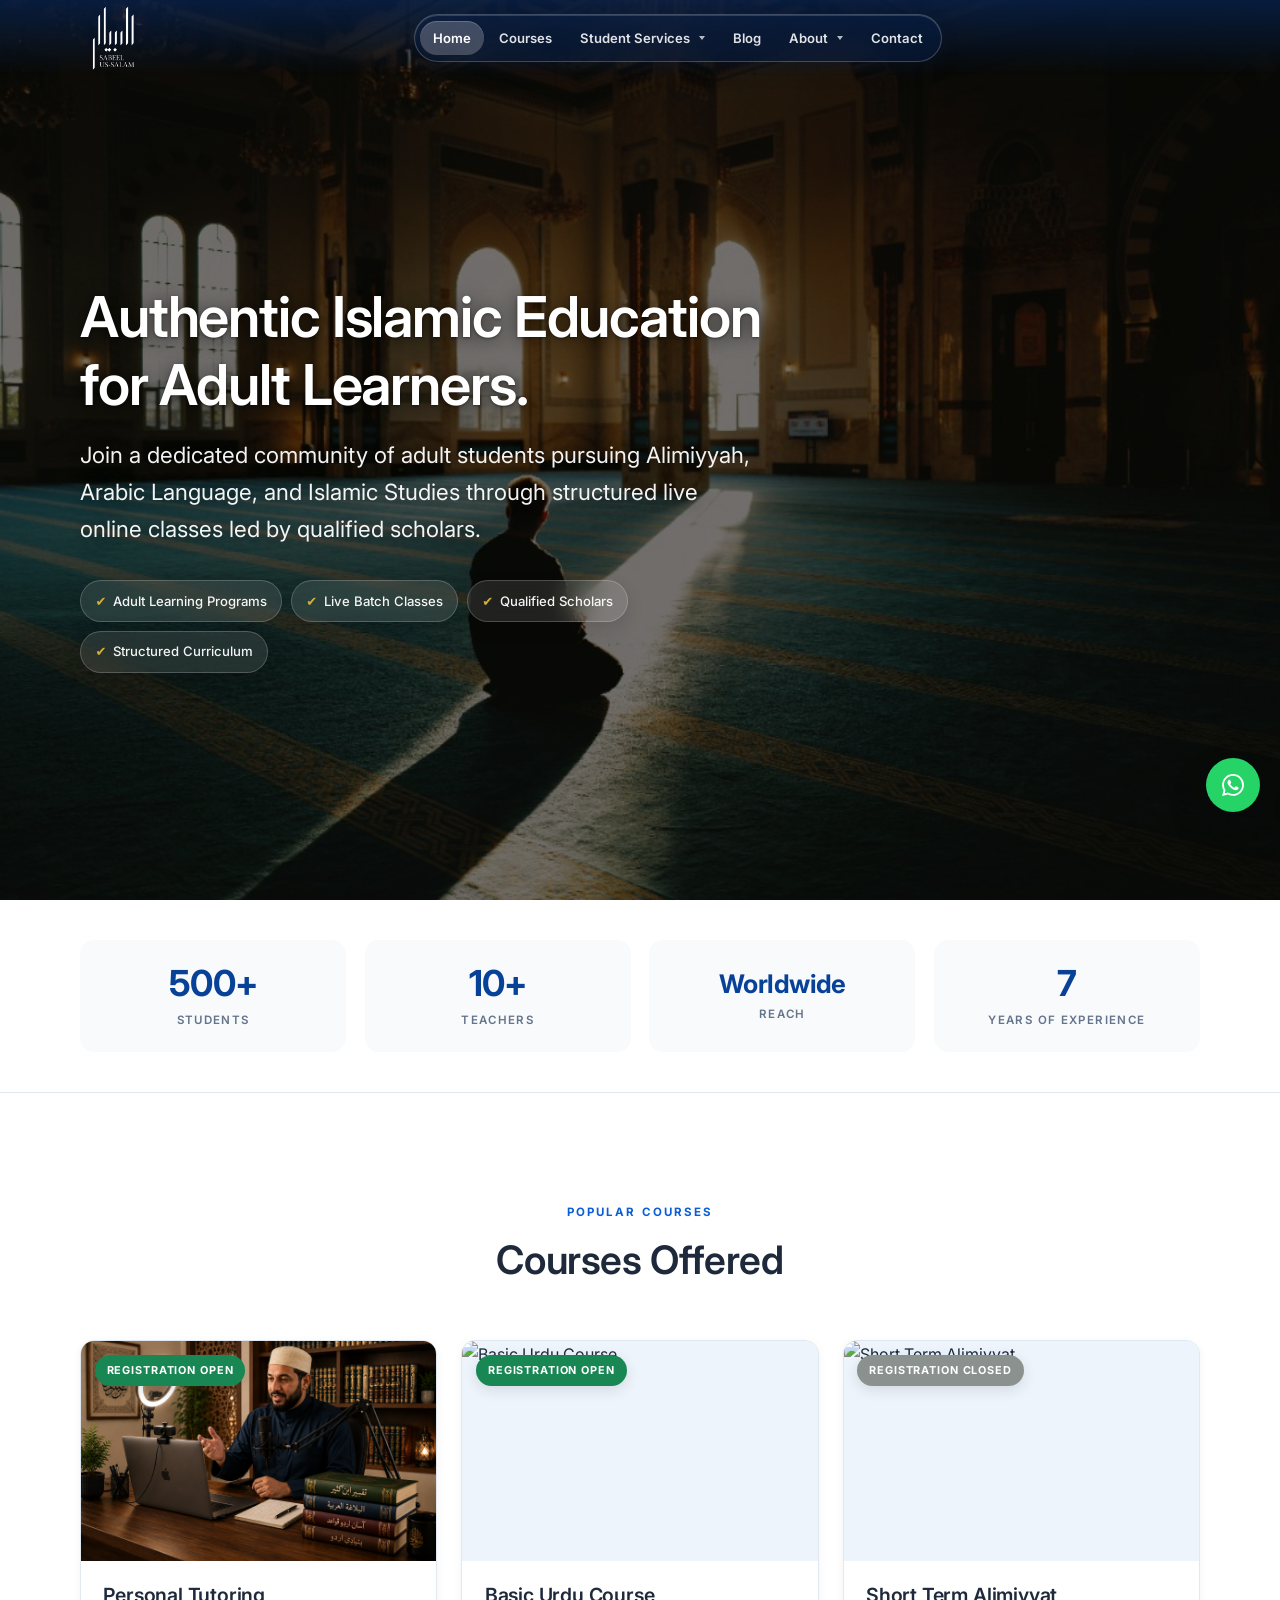
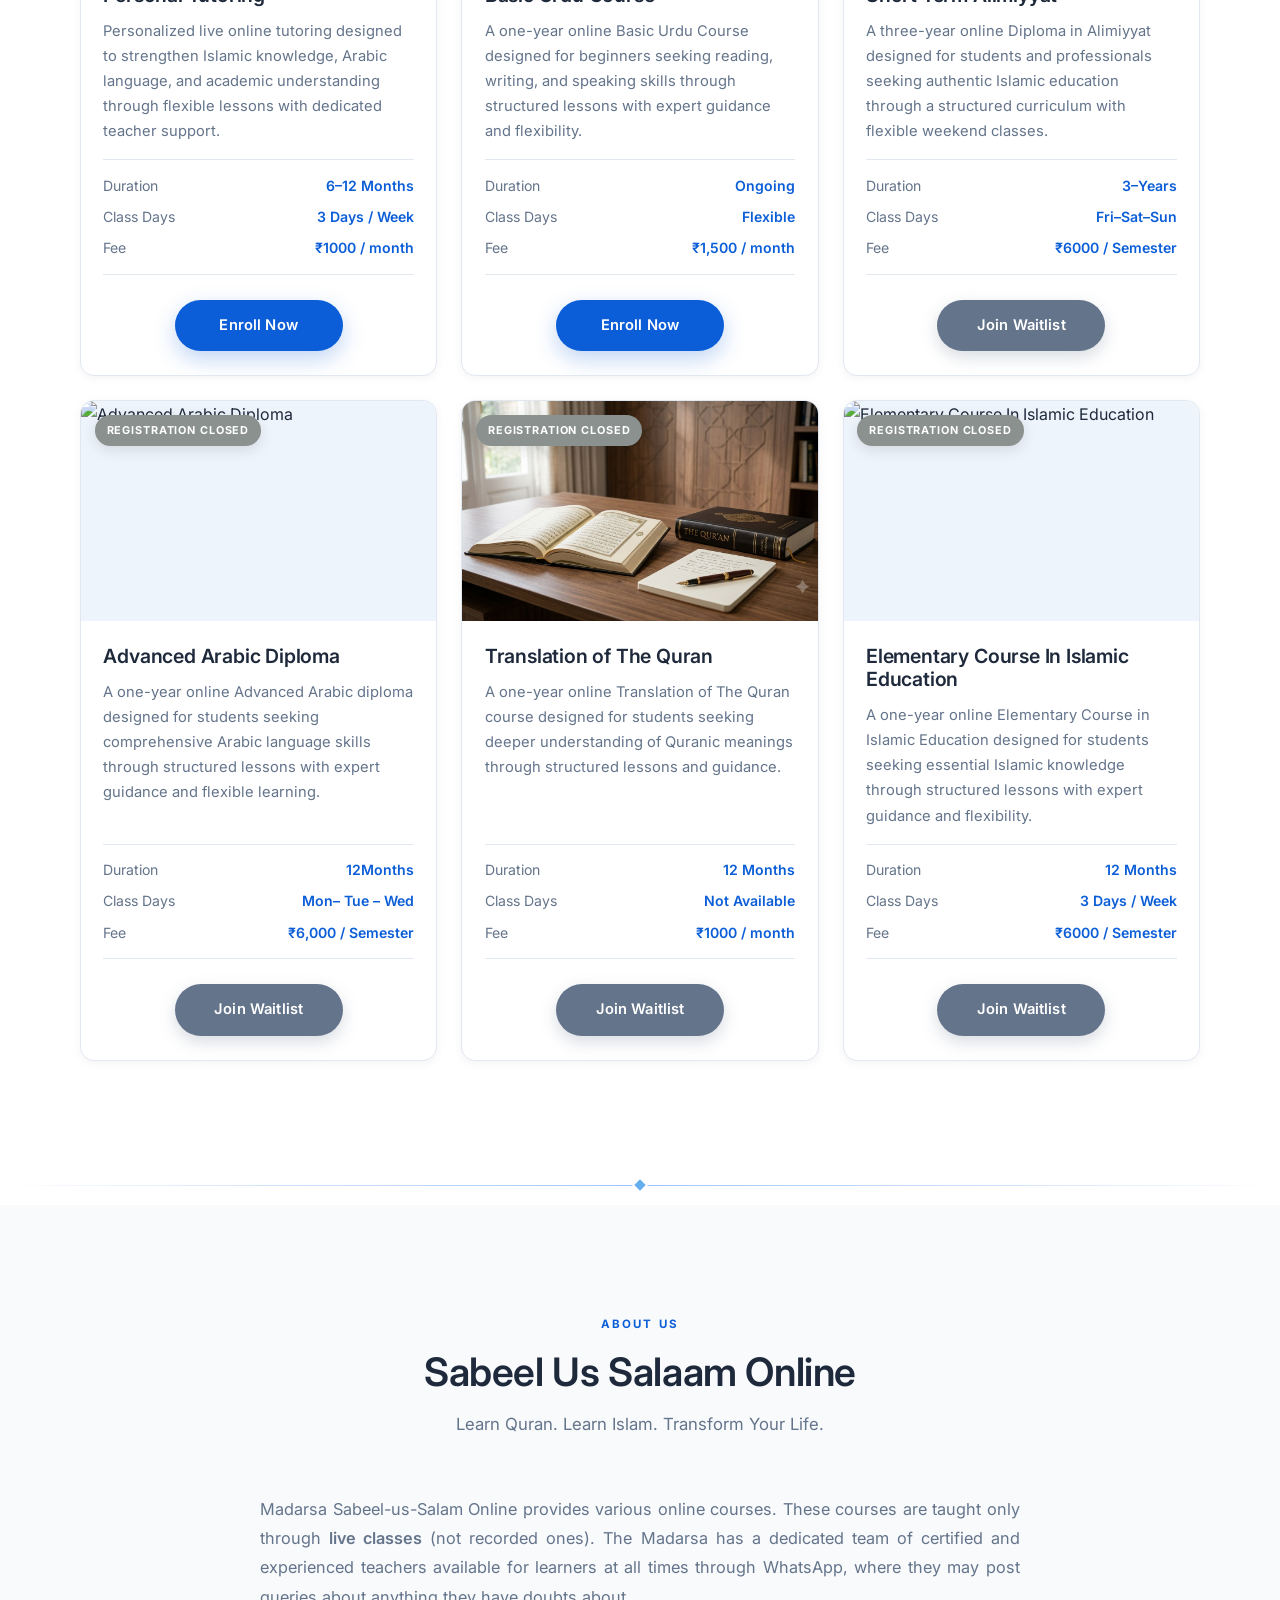
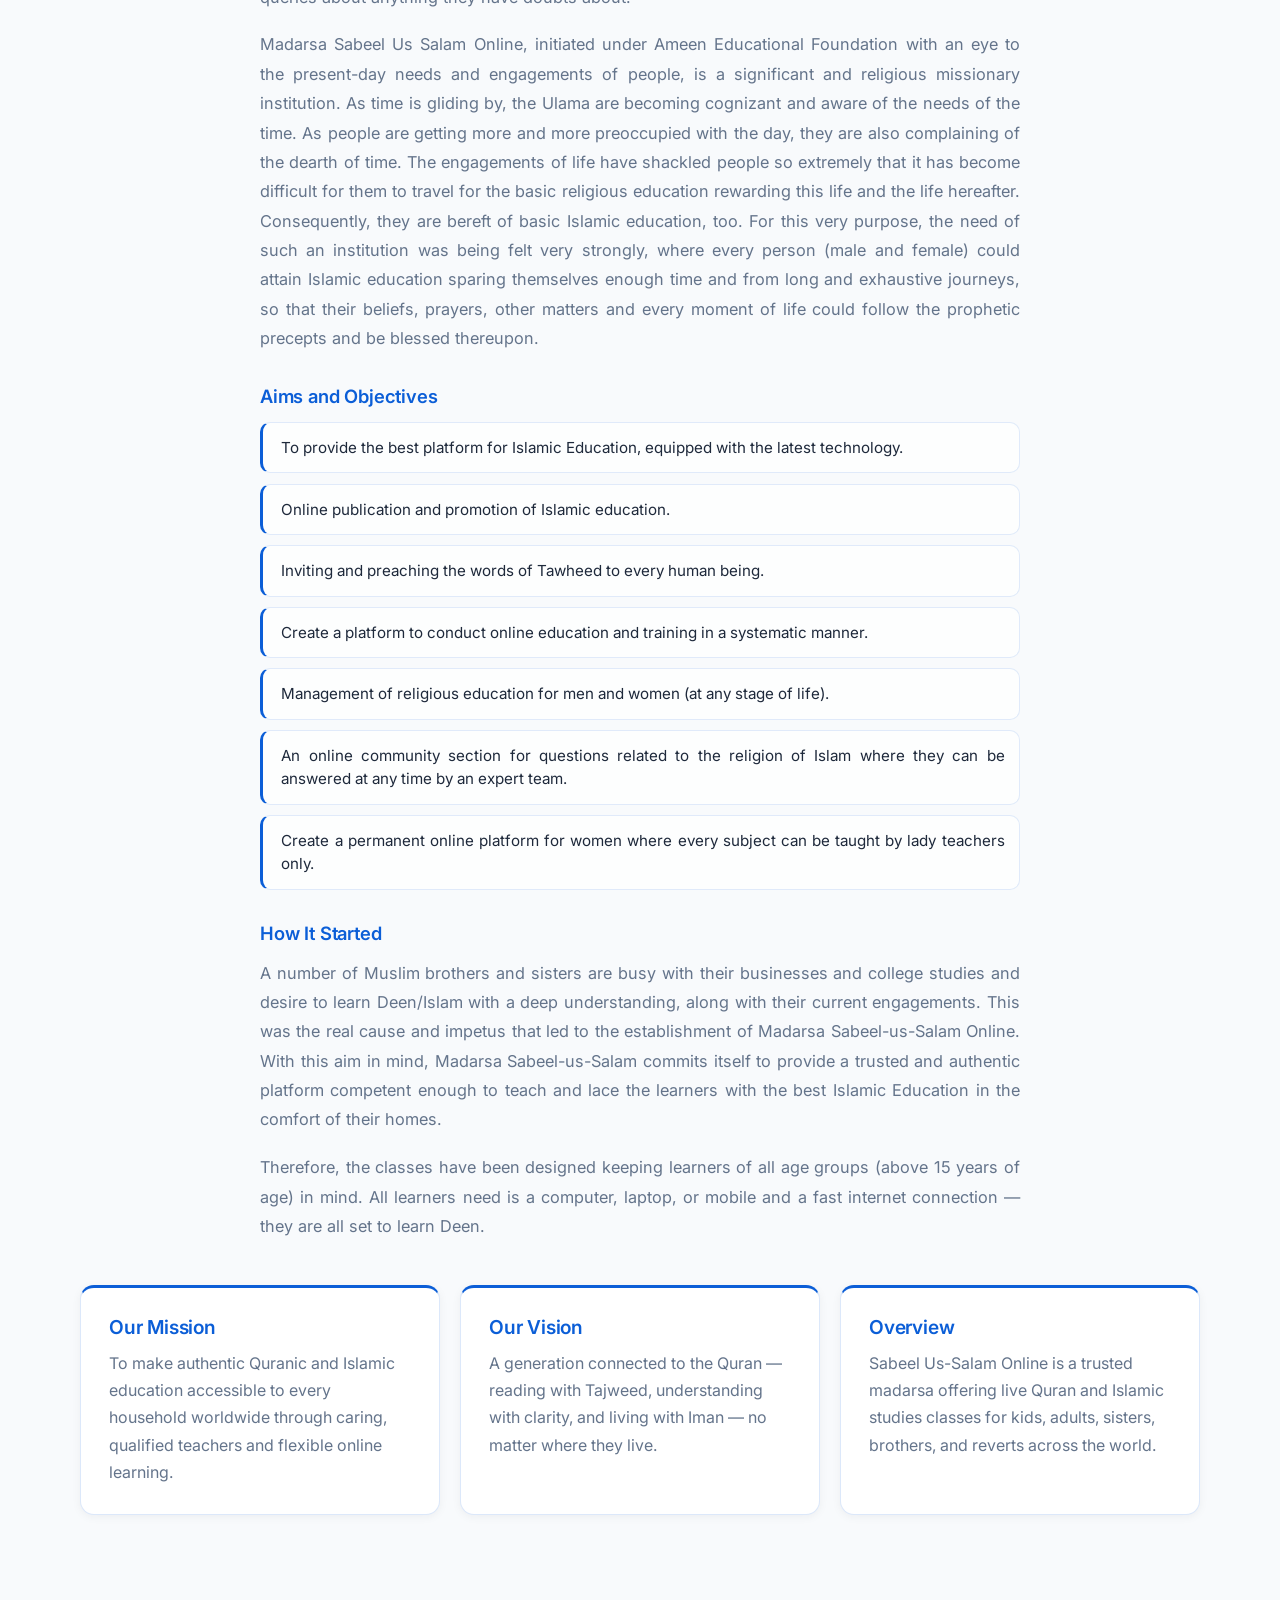
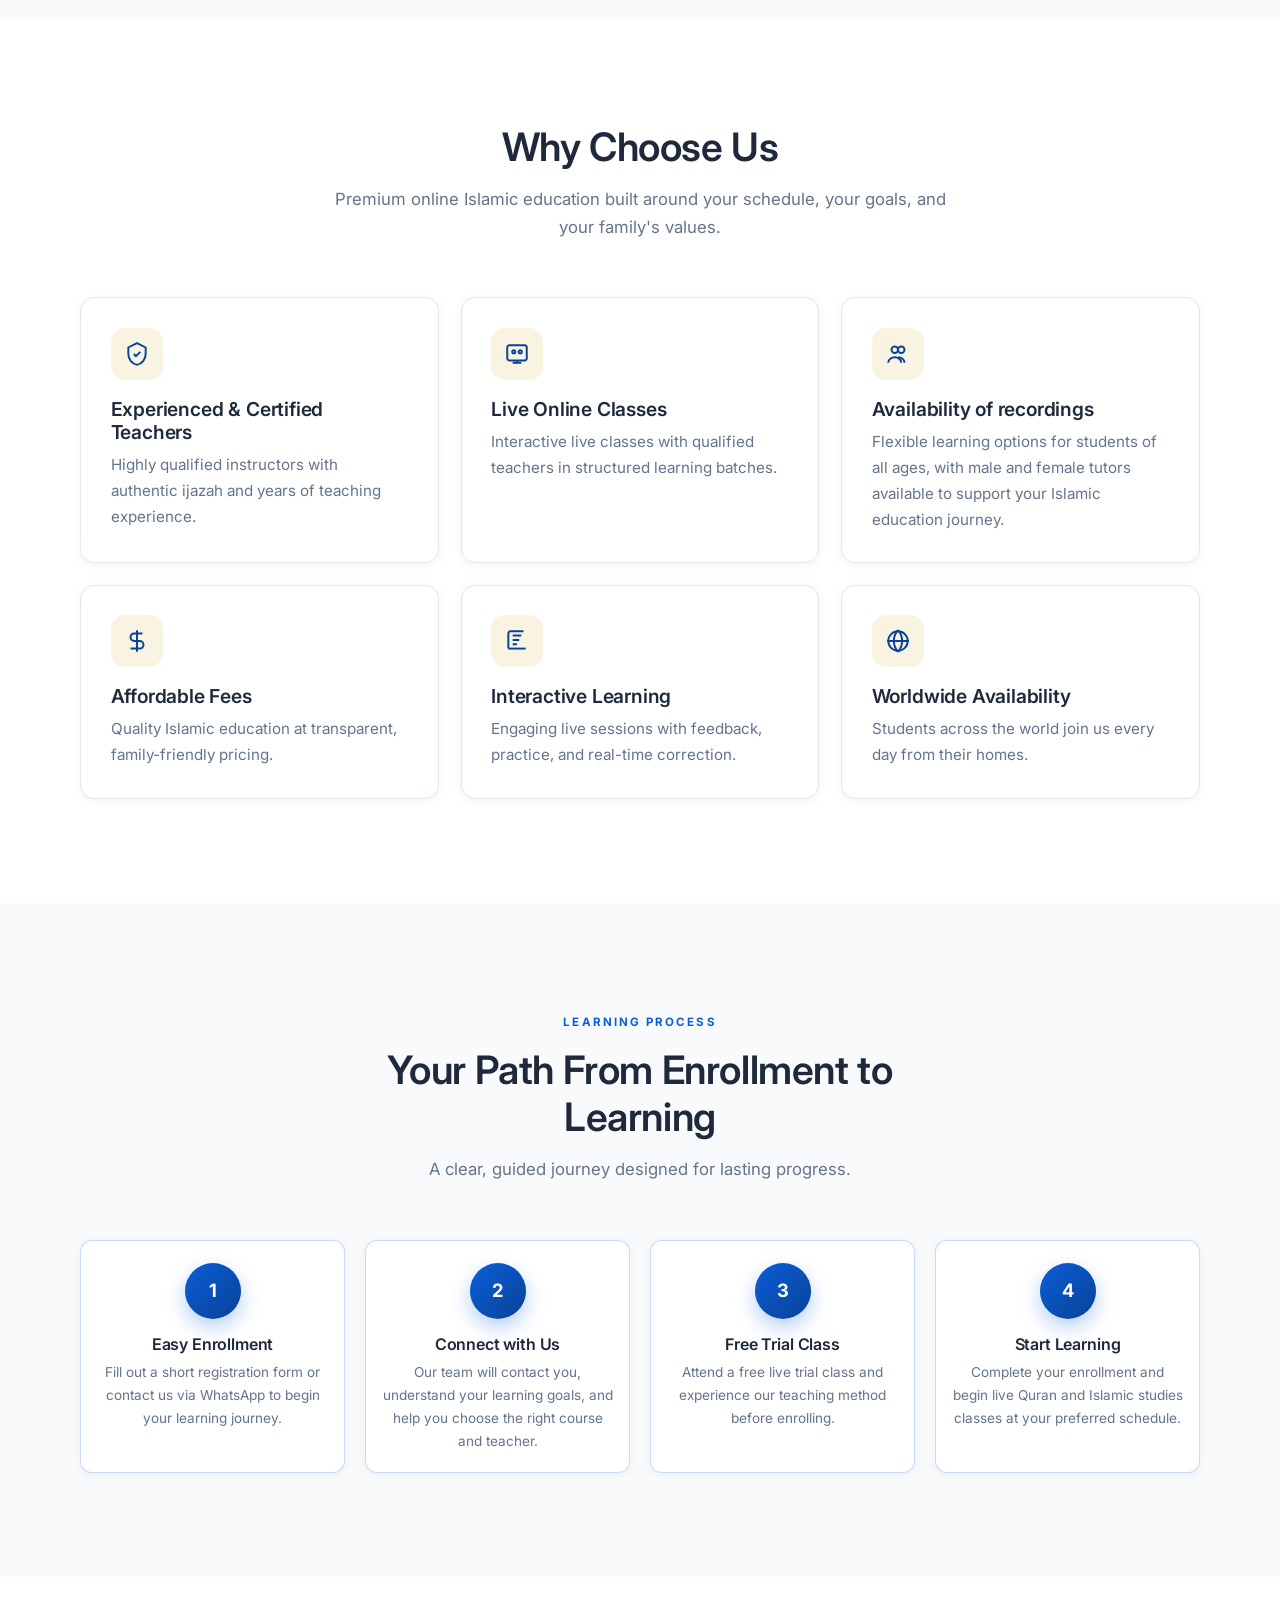
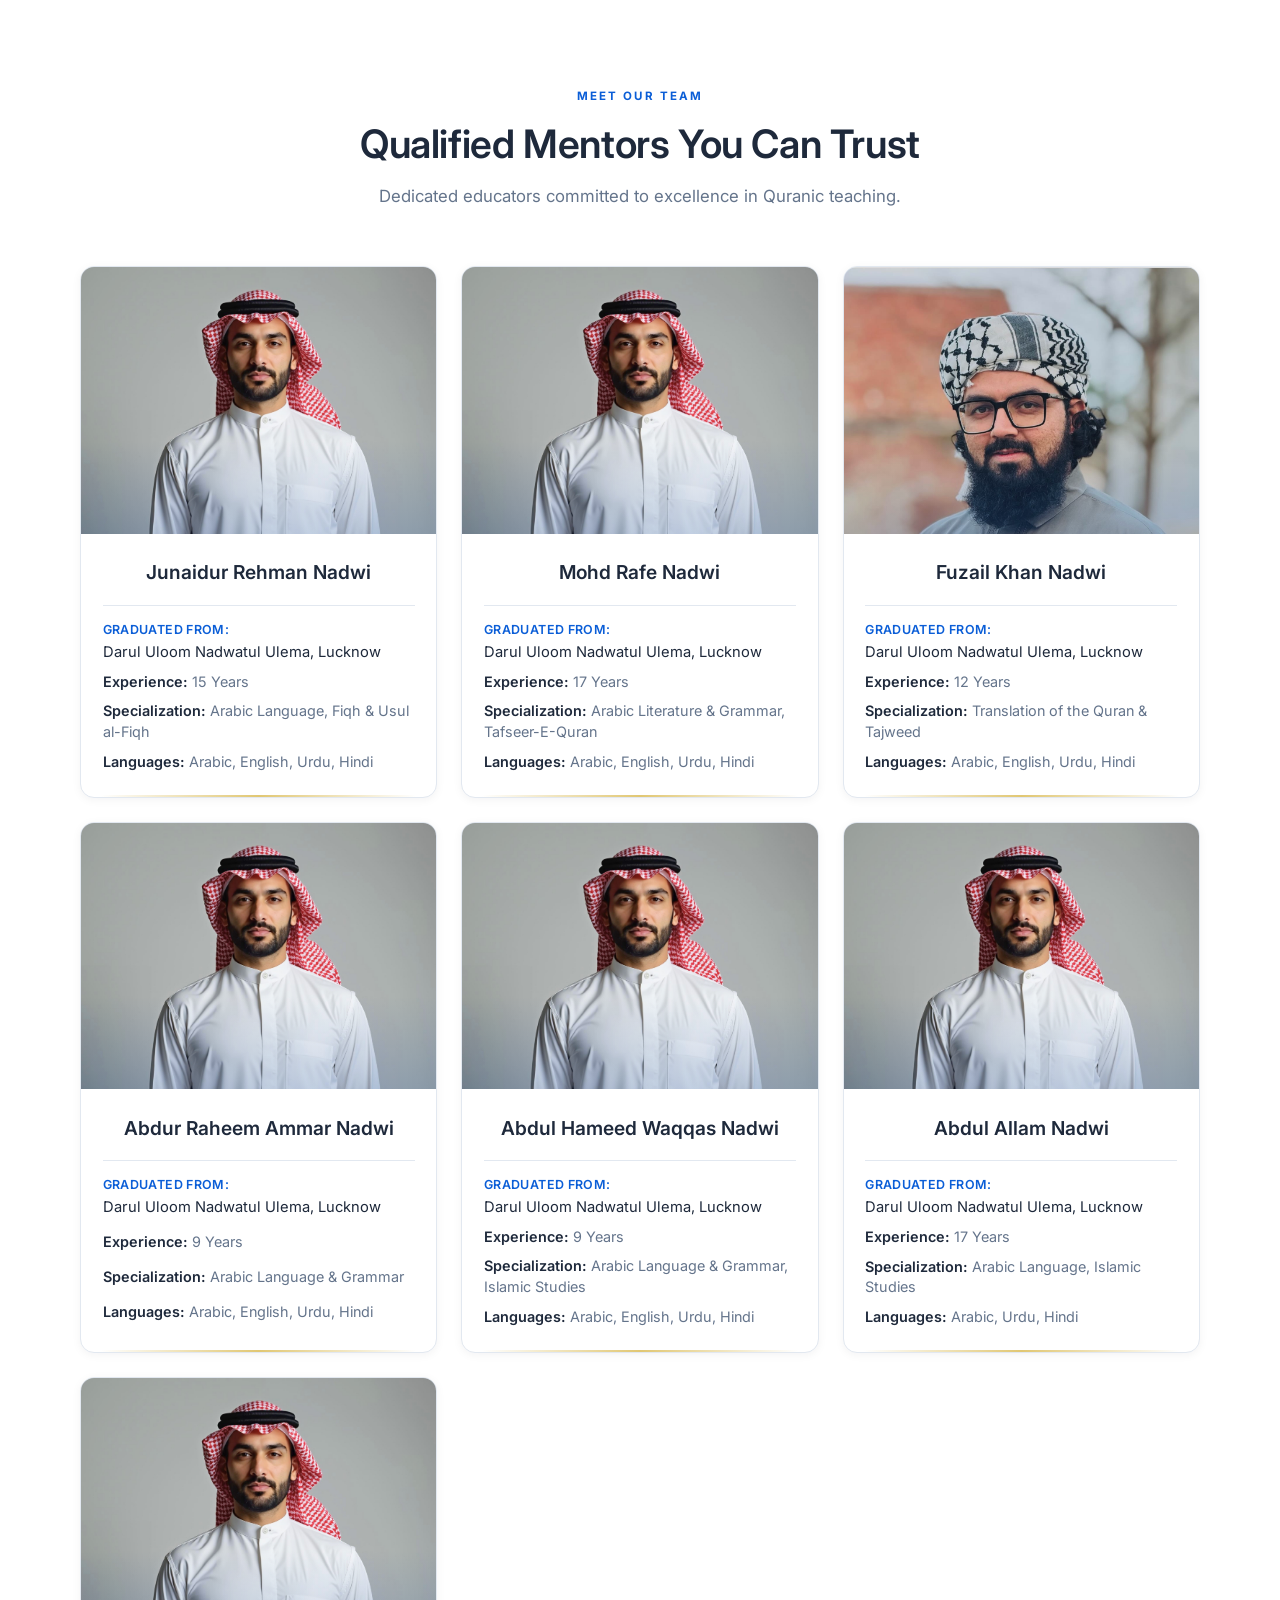
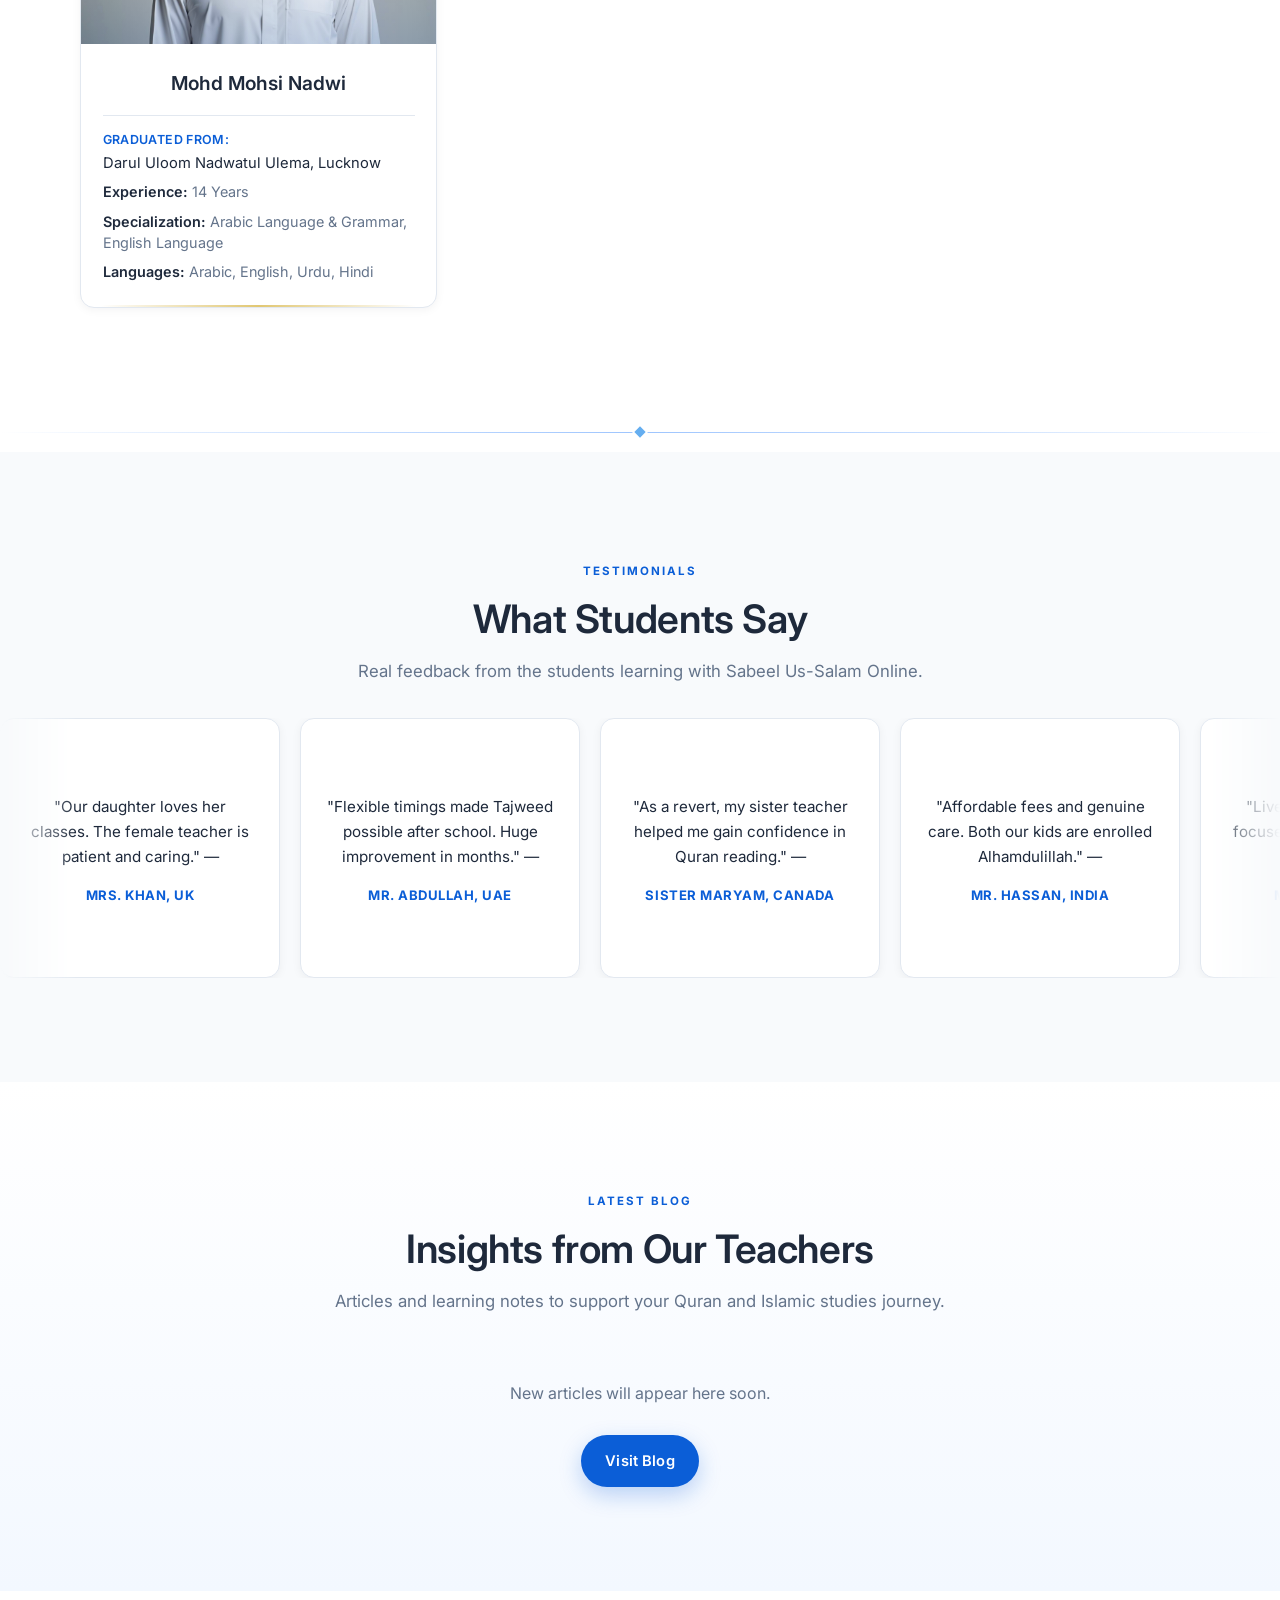
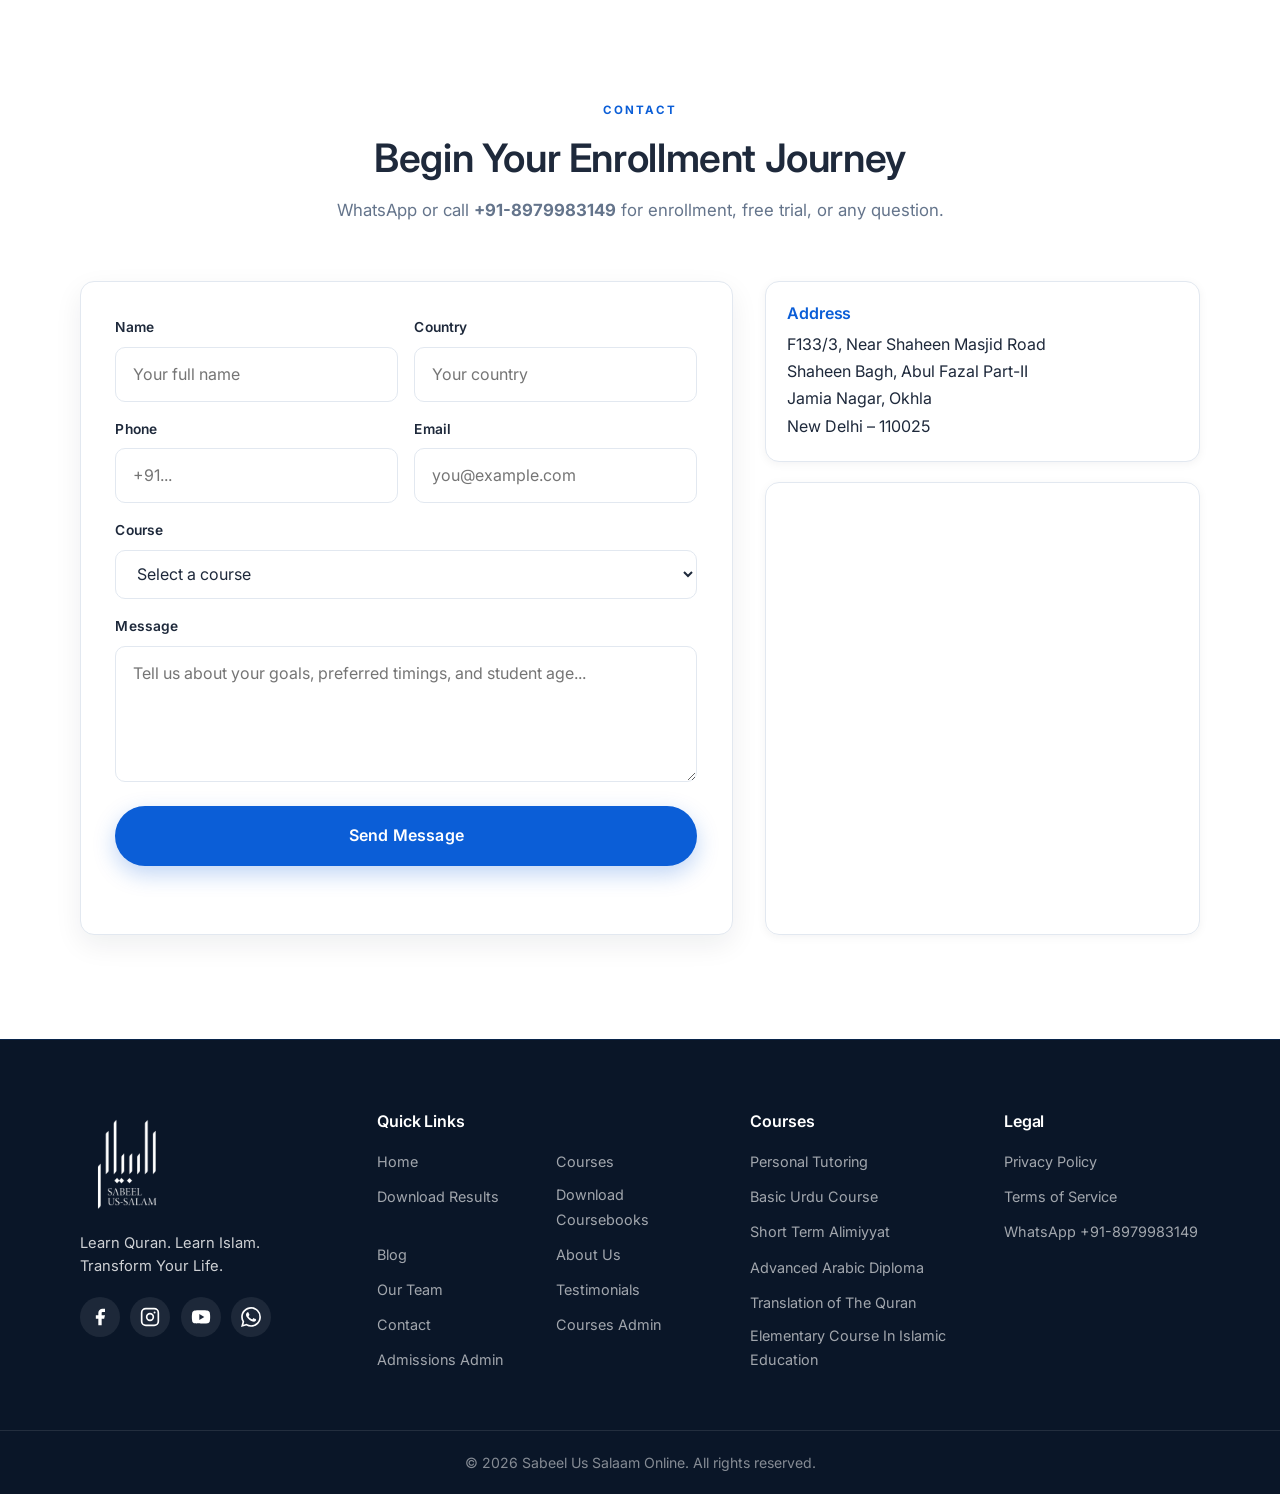
==== index.html @ c177bc07 "Remove Student Services section from the homepage. Keep the nav dropdown for results and coursebooks" ====
<!DOCTYPE html>
<html lang="en">

<head>
  <meta charset="UTF-8">
  <meta name="viewport" content="width=device-width, initial-scale=1.0">
  <meta http-equiv="X-UA-Compatible" content="IE=edge">

  <!-- SEO -->
  <title>Sabeel Us Salaam Online | Learn Quran & Islamic Studies Worldwide</title>
  <meta name="description"
    content="Join Sabeel Us Salaam Online for live Quran classes with qualified male & female teachers. Free trial available. Learn Quran, Tajweed, Hifz & Islamic Studies from anywhere.">
  <meta name="keywords"
    content="online Quran classes, learn Quran online, Tajweed, Hifz, Islamic studies, Noorani Qaida, female Quran teacher, Sabeel Us Salaam">
  <meta name="author" content="Sabeel Us Salaam Online">
  <meta name="robots" content="index, follow">
  <link rel="canonical" href="https://sabeelussalamonline.com/">

  <!-- Open Graph -->
  <meta property="og:type" content="website">
  <meta property="og:title" content="Sabeel Us Salaam Online | Learn Quran & Islamic Studies">
  <meta property="og:description"
    content="Live Quran classes with qualified teachers worldwide. Book your free trial today.">
  <meta property="og:url" content="https://sabeelussalamonline.com/">
  <meta property="og:site_name" content="Sabeel Us Salaam Online">
  <meta property="og:locale" content="en_US">

  <!-- Twitter Card -->
  <meta name="twitter:card" content="summary_large_image">
  <meta name="twitter:title" content="Sabeel Us Salaam Online | Learn Quran & Islamic Studies">
  <meta name="twitter:description"
    content="Live Quran classes with qualified male & female teachers. Free trial available.">

  <!-- Favicon -->
  <link rel="icon" type="image/png" href="assets/logo-white.png">

  <!-- Fonts -->
  <link rel="preconnect" href="https://fonts.googleapis.com">
  <link rel="preconnect" href="https://fonts.gstatic.com" crossorigin>
  <link
    href="https://fonts.googleapis.com/css2?family=Fraunces:opsz,wght@9..144,500;600;700&family=Source+Sans+3:wght@400;500;600;700&display=swap"
    rel="stylesheet">

  <link rel="stylesheet" href="style.css?v=20260726footerCols1">


  <!-- Schema Markup -->
  <script type="application/ld+json">
  {
    "@context": "https://schema.org",
    "@type": "EducationalOrganization",
    "name": "Sabeel Us Salaam Online",
    "description": "Online Quran and Islamic studies academy offering live classes worldwide.",
    "url": "https://sabeelussalamonline.com/",
    "telephone": "+91-8979983149",
    "address": {
      "@type": "PostalAddress",
      "streetAddress": "F133/3, Near Shaheen Masjid Road, Shaheen Bagh, Abul Fazal Part-II, Jamia Nagar, Okhla",
      "addressLocality": "New Delhi",
      "postalCode": "110025",
      "addressCountry": "IN"
    },
    "sameAs": [],
    "offers": {
      "@type": "Offer",
      "description": "Free Trial Class"
    }
  }
  </script>
</head>

<body>
  <!-- Scroll Progress -->
  <div class="scroll-progress" id="scrollProgress" role="presentation" aria-hidden="true"></div>

  <!-- Page Loader -->
  <div class="page-loader" id="pageLoader" aria-hidden="true">
    <div class="loader-inner">
      <div class="loader-crescent"></div>
      <p>Sabeel Us Salaam</p>
    </div>
  </div>

  <!-- Header -->
  <header class="site-header" id="siteHeader">
    <div class="container header-inner">
      <a href="#home" class="logo" aria-label="Sabeel Us-Salam Online Home">
        <img src="assets/logo-white.png" alt="Sabeel Us-Salam" class="logo-img" width="64" height="64">
      </a>

      <button class="menu-toggle" id="menuToggle" aria-label="Open menu" aria-expanded="false" aria-controls="mainNav">
        <span></span><span></span><span></span>
      </button>
    </div>
  </header>

  <!-- Outside header so fixed mobile panel is never trapped by header styles -->
  <nav class="main-nav" id="mainNav" aria-label="Primary">
    <ul class="nav-list">
      <li><a href="#home" class="nav-link active">Home</a></li>
      <li><a href="#courses" class="nav-link">Courses</a></li>
      <li class="has-sub">
        <a href="student-portal/public/" class="nav-link nav-parent" aria-haspopup="true" aria-expanded="false">Student Services</a>
        <ul class="nav-sub" aria-label="Student Services submenu">
          <li><a href="student-portal/public/" class="nav-link">Download Results</a></li>
          <li><a href="library/" class="nav-link">Download Coursebooks</a></li>
        </ul>
      </li>
      <li><a href="blog/" class="nav-link">Blog</a></li>
      <li class="has-sub">
        <a href="#about" class="nav-link nav-parent" aria-haspopup="true" aria-expanded="false">About</a>
        <ul class="nav-sub" aria-label="About submenu">
          <li><a href="#about" class="nav-link">About Us</a></li>
          <li><a href="#teachers" class="nav-link">Our Team</a></li>
          <li><a href="#testimonials" class="nav-link">Testimonials</a></li>
        </ul>
      </li>
      <li><a href="/#contact" class="nav-link">Contact</a></li>
    </ul>
  </nav>
  <div class="nav-backdrop" id="navBackdrop" hidden></div>

  <main>
    <!-- Hero -->
    <section class="hero" id="home">
      <div class="hero-bg" aria-hidden="true">
        <img src="assets/hero-mosque.png" alt="" class="hero-img" width="1024" height="683" loading="eager" decoding="async">
        <div class="hero-overlay"></div>
      </div>
      <div class="container hero-content">
        <h1 class="reveal">Authentic Islamic Education for Adult Learners.</h1>
        <p class="hero-sub reveal delay-2">Join a dedicated community of adult students pursuing Alimiyyah, Arabic
          Language, and Islamic Studies through structured live online classes led by qualified scholars.</p>
        <!--div class="hero-ctas reveal delay-3">
          <a href="https://wa.me/918979983149?text=Assalamu%20Alaikum%2C%20I%20want%20to%20enroll%20at%20Sabeel%20Us-Salam%20Online." class="btn btn-primary btn-lg" target="_blank" rel="noopener noreferrer">Enroll Now</a>
          <a href="https://wa.me/918979983149?text=Assalamu%20Alaikum%2C%20I%20want%20to%20book%20a%20free%20trial%20class." class="btn btn-gold btn-lg" target="_blank" rel="noopener noreferrer">Free Trial Class</a>
        </div>-->
        <ul class="hero-floats reveal delay-4" aria-label="Key benefits">
          <li class="float-card"><span aria-hidden="true">✔</span> Adult Learning Programs</li>
          <li class="float-card"><span aria-hidden="true">✔</span> Live Batch Classes</li>
          <li class="float-card"><span aria-hidden="true">✔</span> Qualified Scholars</li>
          <li class="float-card"><span aria-hidden="true">✔</span> Structured Curriculum</li>
        </ul>
      </div>
    </section>

    <!-- Statistics -->
    <section class="stats" id="stats" aria-label="Our impact">
      <div class="container">
        <div class="stats-grid stats-grid-4">
          <div class="stat-item reveal">
            <span class="stat-num" data-target="500" data-suffix="+">0</span>
            <span class="stat-label">Students</span>
          </div>
          <div class="stat-item reveal delay-1">
            <span class="stat-num" data-target="10" data-suffix="+">0</span>
            <span class="stat-label">Teachers</span>
          </div>
          <div class="stat-item reveal delay-2">
            <span class="stat-num stat-text">Worldwide</span>
            <span class="stat-label">Reach</span>
          </div>
          <div class="stat-item reveal delay-3">
            <span class="stat-num" data-target="7" data-suffix="">0</span>
            <span class="stat-label">Years of Experience</span>
          </div>
        </div>
      </div>
    </section>

    <!-- Courses -->
    <section class="section courses" id="courses">
      <div class="container">
        <header class="section-header reveal">
          <span class="section-eyebrow">Popular Courses</span>
          <h2>Courses Offered</h2>
          <!--- <p>From Noorani Qaida to advanced Tafseer — structured paths for every age and level.</p>-->
        </header>
        <!-- Course cards load from data/website-courses.json via Courses Admin -->
        <div class="courses-grid" id="coursesGrid" aria-live="polite">
          <p class="muted">Loading courses…</p>
        </div>
      </div>
    </section>


    <div class="section-soft-separator" aria-hidden="true"><span></span></div>

    <!-- About -->
    <section class="section about" id="about">
      <div class="container">
        <header class="section-header reveal">
          <span class="section-eyebrow">About Us</span>
          <h2>Sabeel Us Salaam Online</h2>
          <p>Learn Quran. Learn Islam. Transform Your Life.</p>
        </header>

        <div class="about-intro reveal">
          <p>Madarsa Sabeel-us-Salam Online provides various online courses. These courses are taught only through
            <strong>live classes</strong> (not recorded ones). The Madarsa has a dedicated team of certified and
            experienced teachers available for learners at all times through WhatsApp, where they may post queries about
            anything they have doubts about.
          </p>
          <p>Madarsa Sabeel Us Salam Online, initiated under Ameen Educational Foundation with an eye to the present-day
            needs and engagements of people, is a significant and religious missionary institution. As time is gliding
            by, the Ulama are becoming cognizant and aware of the needs of the time. As people are getting more and more
            preoccupied with the day, they are also complaining of the dearth of time. The engagements of life have
            shackled people so extremely that it has become difficult for them to travel for the basic religious
            education rewarding this life and the life hereafter. Consequently, they are bereft of basic Islamic
            education, too. For this very purpose, the need of such an institution was being felt very strongly, where
            every person (male and female) could attain Islamic education sparing themselves enough time and from long
            and exhaustive journeys, so that their beliefs, prayers, other matters and every moment of life could follow
            the prophetic precepts and be blessed thereupon.</p>

          <h3>Aims and Objectives</h3>
          <ul class="about-aims">
            <li>To provide the best platform for Islamic Education, equipped with the latest technology.</li>
            <li>Online publication and promotion of Islamic education.</li>
            <li>Inviting and preaching the words of Tawheed to every human being.</li>
            <li>Create a platform to conduct online education and training in a systematic manner.</li>
            <li>Management of religious education for men and women (at any stage of life).</li>
            <li>An online community section for questions related to the religion of Islam where they can be answered at
              any time by an expert team.</li>
            <li>Create a permanent online platform for women where every subject can be taught by lady teachers only.
            </li>
          </ul>

          <h3>How It Started</h3>
          <p>A number of Muslim brothers and sisters are busy with their businesses and college studies and desire to
            learn Deen/Islam with a deep understanding, along with their current engagements. This was the real cause
            and impetus that led to the establishment of Madarsa Sabeel-us-Salam Online. With this aim in mind, Madarsa
            Sabeel-us-Salam commits itself to provide a trusted and authentic platform competent enough to teach and
            lace the learners with the best Islamic Education in the comfort of their homes.</p>
          <p>Therefore, the classes have been designed keeping learners of all age groups (above 15 years of age) in
            mind. All learners need is a computer, laptop, or mobile and a fast internet connection — they are all set
            to learn Deen.</p>
        </div>

        <div class="about-grid about-grid-3">
          <article class="about-card reveal">
            <h3>Our Mission</h3>
            <p>To make authentic Quranic and Islamic education accessible to every household worldwide through caring,
              qualified teachers and flexible online learning.</p>
          </article>
          <article class="about-card reveal delay-1">
            <h3>Our Vision</h3>
            <p>A generation connected to the Quran — reading with Tajweed, understanding with clarity, and living with
              Iman — no matter where they live.</p>
          </article>
          <article class="about-card reveal delay-2">
            <h3>Overview</h3>
            <p>Sabeel Us-Salam Online is a trusted madarsa offering live Quran and Islamic studies classes for kids,
              adults, sisters, brothers, and reverts across the world.</p>
          </article>
        </div>
      </div>
    </section>

    <!-- Why Choose Us -->
    <section class="section why-us" id="why-us">
      <div class="container">
        <header class="section-header reveal">
          <h2>Why Choose Us</h2>
          <p>Premium online Islamic education built around your schedule, your goals, and your family's values.</p>
        </header>
        <div class="features-grid">
          <article class="feature-card reveal">
            <div class="feature-icon" aria-hidden="true">
              <svg viewBox="0 0 24 24" fill="none" stroke="currentColor" stroke-width="1.8">
                <path d="M12 2L4 6v6c0 5 3.5 9 8 10 4.5-1 8-5 8-10V6l-8-4z" />
                <path d="M9 12l2 2 4-4" />
              </svg>
            </div>
            <h3>Experienced &amp; Certified Teachers</h3>
            <p>Highly qualified instructors with authentic ijazah and years of teaching experience.</p>
          </article>
          <article class="feature-card reveal delay-1">
            <div class="feature-icon" aria-hidden="true">
              <svg viewBox="0 0 24 24" fill="none" stroke="currentColor" stroke-width="1.8">
                <rect x="3" y="4" width="18" height="14" rx="2" />
                <path d="M8 20h8M12 18v2" />
                <circle cx="9" cy="10" r="1.5" />
                <circle cx="15" cy="10" r="1.5" />
              </svg>
            </div>
            <h3>Live Online Classes</h3>
            <p>Interactive live classes with qualified teachers in structured learning batches.</p>
          </article>
          <article class="feature-card reveal delay-2">
            <div class="feature-icon" aria-hidden="true">
              <svg viewBox="0 0 24 24" fill="none" stroke="currentColor" stroke-width="1.8">
                <circle cx="9" cy="8" r="3" />
                <circle cx="15" cy="8" r="3" />
                <path d="M3 20c0-3 3-5 6-5s6 2 6 5M12 15c3 0 6 2 6 5" />
              </svg>
            </div>
            <h3>Availability of recordings</h3>
            <p>Flexible learning options for students of all ages, with male and female tutors available to support your
              Islamic education journey.</p>
          </article>
          <article class="feature-card reveal">
            <div class="feature-icon" aria-hidden="true">
              <svg viewBox="0 0 24 24" fill="none" stroke="currentColor" stroke-width="1.8">
                <path d="M12 2v20M17 5H9.5a3.5 3.5 0 000 7h5a3.5 3.5 0 010 7H6" />
              </svg>
            </div>
            <h3>Affordable Fees</h3>
            <p>Quality Islamic education at transparent, family-friendly pricing.</p>
          </article>
          <article class="feature-card reveal delay-2">
            <div class="feature-icon" aria-hidden="true">
              <svg viewBox="0 0 24 24" fill="none" stroke="currentColor" stroke-width="1.8">
                <path d="M4 19V5a2 2 0 012-2h12" />
                <path d="M8 7h8M8 11h6M8 15h4" />
                <path d="M4 19h16" />
              </svg>
            </div>
            <h3>Interactive Learning</h3>
            <p>Engaging live sessions with feedback, practice, and real-time correction.</p>
          </article>
          <article class="feature-card reveal">
            <div class="feature-icon" aria-hidden="true">
              <svg viewBox="0 0 24 24" fill="none" stroke="currentColor" stroke-width="1.8">
                <circle cx="12" cy="12" r="9" />
                <path d="M2 12h20M12 2a15 15 0 010 20M12 2a15 15 0 000 20" />
              </svg>
            </div>
            <h3>Worldwide Availability</h3>
            <p>Students across the world join us every day from their homes.</p>
          </article>
        </div>
      </div>
    </section>

    <!-- Learning Process -->
    <section class="section process" id="process">
      <div class="container">
        <header class="section-header reveal">
          <span class="section-eyebrow">Learning Process</span>
          <h2>Your Path From Enrollment to Learning</h2>
          <p>A clear, guided journey designed for lasting progress.</p>
        </header>
        <ol class="timeline timeline-4">
          <li class="timeline-item reveal">
            <span class="timeline-num">1</span>
            <h3>Easy Enrollment</h3>
            <p>Fill out a short registration form or contact us via WhatsApp to begin your learning journey.</p>
          </li>
          <li class="timeline-item reveal delay-1">
            <span class="timeline-num">2</span>
            <h3>Connect with Us</h3>
            <p>Our team will contact you, understand your learning goals, and help you choose the right course and
              teacher.</p>
          </li>
          <li class="timeline-item reveal delay-2">
            <span class="timeline-num">3</span>
            <h3>Free Trial Class</h3>
            <p>Attend a free live trial class and experience our teaching method before enrolling.</p>
          </li>
          <li class="timeline-item reveal delay-3">
            <span class="timeline-num">4</span>
            <h3>Start Learning</h3>
            <p>Complete your enrollment and begin live Quran and Islamic studies classes at your preferred schedule.</p>
          </li>
        </ol>
      </div>
    </section>

    <!-- Teachers -->
    <section class="section teachers" id="teachers">
      <div class="container">
        <header class="section-header reveal">
          <span class="section-eyebrow">Meet Our Team</span>
          <h2>Qualified Mentors You Can Trust</h2>
          <p>Dedicated educators committed to excellence in Quranic teaching.</p>
        </header>
        <div class="teachers-grid">
          <article class="teacher-card reveal">
            <div class="teacher-photo">
              <img src="assets/teacher.jpg" alt="Maulana Junaidur Rehman Nadwi" loading="lazy" decoding="async"
                width="400" height="400">
            </div>
            <div class="teacher-info">
              <h3>Junaidur Rehman Nadwi</h3>
              <ul>
                <li class="teacher-meta-stack">
                  <strong>Graduated From:</strong>
                  <span>Darul Uloom Nadwatul Ulema, Lucknow</span>
                </li>
                <li><strong>Experience:</strong> 15 Years</li>
                <li><strong>Specialization:</strong> Arabic Language, Fiqh &amp; Usul al-Fiqh</li>
                <li><strong>Languages:</strong> Arabic, English, Urdu, Hindi</li>
              </ul>
            </div>
          </article>
          <article class="teacher-card reveal delay-1">
            <div class="teacher-photo">
              <img src="assets/teacher.jpg" alt="Mohd Rafe Nadwi" loading="lazy" decoding="async" width="400"
                height="400">
            </div>
            <div class="teacher-info">
              <h3>Mohd Rafe Nadwi</h3>
              <ul>
                <li class="teacher-meta-stack">
                  <strong>Graduated From:</strong>
                  <span>Darul Uloom Nadwatul Ulema, Lucknow</span>
                </li>
                <li><strong>Experience:</strong> 17 Years</li>
                <li><strong>Specialization:</strong> Arabic Literature &amp; Grammar, Tafseer-E-Quran</li>
                <li><strong>Languages:</strong> Arabic, English, Urdu, Hindi</li>
              </ul>
            </div>
          </article>
          <article class="teacher-card reveal delay-2">
            <div class="teacher-photo">
              <img src="assets/fuzail.jpeg" alt="Fuzail Khan Nadwi" loading="lazy" decoding="async" width="400"
                height="400">
            </div>
            <div class="teacher-info">
              <h3>Fuzail Khan Nadwi</h3>
              <ul>
                <li class="teacher-meta-stack">
                  <strong>Graduated From:</strong>
                  <span>Darul Uloom Nadwatul Ulema, Lucknow</span>
                </li>
                <li><strong>Experience:</strong> 12 Years</li>
                <li><strong>Specialization:</strong> Translation of the Quran &amp; Tajweed</li>
                <li><strong>Languages:</strong> Arabic, English, Urdu, Hindi</li>
              </ul>
            </div>
          </article>
          <article class="teacher-card reveal">
            <div class="teacher-photo">
              <img src="assets/teacher.jpg" alt="Abdur Raheem Ammar Nadwi" loading="lazy" decoding="async" width="400"
                height="400">
            </div>
            <div class="teacher-info">
              <h3>Abdur Raheem Ammar Nadwi</h3>
              <ul>
                <li class="teacher-meta-stack">
                  <strong>Graduated From:</strong>
                  <span>Darul Uloom Nadwatul Ulema, Lucknow</span>
                </li>
                <li><strong>Experience:</strong> 9 Years</li>
                <li><strong>Specialization:</strong> Arabic Language &amp; Grammar</li>
                <li><strong>Languages:</strong> Arabic, English, Urdu, Hindi</li>
              </ul>
            </div>

          </article>
          <article class="teacher-card reveal">
            <div class="teacher-photo">
              <img src="assets/teacher.jpg" alt="Abdul Hameed Waqqas Nadwi" loading="lazy" decoding="async" width="400"
                height="400">
            </div>
            <div class="teacher-info">
              <h3>Abdul Hameed Waqqas Nadwi</h3>
              <ul>
                <li class="teacher-meta-stack">
                  <strong>Graduated From:</strong>
                  <span>Darul Uloom Nadwatul Ulema, Lucknow</span>
                </li>
                <li><strong>Experience:</strong> 9 Years</li>
                <li><strong>Specialization:</strong> Arabic Language &amp; Grammar, Islamic Studies</li>
                <li><strong>Languages:</strong> Arabic, English, Urdu, Hindi</li>
              </ul>
            </div>
          </article>
          <article class="teacher-card reveal">
            <div class="teacher-photo">
              <img src="assets/teacher.jpg" alt="Abdul Allam Nadwi" loading="lazy" decoding="async" width="400"
                height="400">
            </div>
            <div class="teacher-info">
              <h3>Abdul Allam Nadwi</h3>
              <ul>
                <li class="teacher-meta-stack">
                  <strong>Graduated From:</strong>
                  <span>Darul Uloom Nadwatul Ulema, Lucknow</span>
                </li>
                <li><strong>Experience:</strong> 17 Years</li>
                <li><strong>Specialization:</strong> Arabic Language, Islamic Studies</li>
                <li><strong>Languages:</strong> Arabic, Urdu, Hindi</li>
              </ul>
            </div>
          </article>
          <article class="teacher-card reveal">
            <div class="teacher-photo">
              <img src="assets/teacher.jpg" alt="Mohd Mohsi Nadwi" loading="lazy" decoding="async" width="400"
                height="400">
            </div>
            <div class="teacher-info">
              <h3>Mohd Mohsi Nadwi</h3>
              <ul>
                <li class="teacher-meta-stack">
                  <strong>Graduated From:</strong>
                  <span>Darul Uloom Nadwatul Ulema, Lucknow</span>
                </li>
                <li><strong>Experience:</strong> 14 Years</li>
                <li><strong>Specialization:</strong> Arabic Language &amp; Grammar, English Language</li>
                <li><strong>Languages:</strong> Arabic, English, Urdu, Hindi</li>
              </ul>
            </div>
          </article>

        </div>
      </div>
    </section>


    <div class="section-soft-separator" aria-hidden="true"><span></span></div>

    <!-- Testimonials Marquee -->
    <section class="section testimonials" id="testimonials" aria-label="Student testimonials">
      <div class="container">
        <header class="section-header reveal">
          <span class="section-eyebrow">Testimonials</span>
          <h2>What Students Say</h2>
          <p>Real feedback from the students learning with Sabeel Us-Salam Online.</p>
        </header>
      </div>
      <div class="marquee" aria-live="off">
        <div class="marquee-track">
          <blockquote class="marquee-item">"Our daughter loves her classes. The female teacher is patient and caring."
            — <cite>Mrs. Khan, UK</cite></blockquote>
          <blockquote class="marquee-item">"Flexible timings made Tajweed possible after school. Huge improvement in
            months." — <cite>Mr. Abdullah, UAE</cite></blockquote>
          <blockquote class="marquee-item">"As a revert, my sister teacher helped me gain confidence in Quran reading."
            — <cite>Sister Maryam, Canada</cite></blockquote>
          <blockquote class="marquee-item">"Affordable fees and genuine care. Both our kids are enrolled Alhamdulillah."
            — <cite>Mr. Hassan, India</cite></blockquote>
          <blockquote class="marquee-item">"Live classes keep my son focused. Progress reports are very clear." —
            <cite>Mrs. Fatima, USA</cite>
          </blockquote>
          <blockquote class="marquee-item">"Best online madarsa we tried. Teachers are qualified and respectful." —
            <cite>Brother Yusuf, Australia</cite>
          </blockquote>
          <blockquote class="marquee-item">"Free trial convinced us. Now my daughter reads Juz Amma with Tajweed." —
            <cite>Mrs. Ayesha, Saudi Arabia</cite>
          </blockquote>
          <blockquote class="marquee-item">"Professional, punctual, and sincere teaching. Highly recommended." —
            <cite>Mr. Imran, Qatar</cite>
          </blockquote>
          <blockquote class="marquee-item" aria-hidden="true">"Our daughter loves her classes. The female teacher is
            patient and caring." — <cite>Mrs. Khan, UK</cite></blockquote>
          <blockquote class="marquee-item" aria-hidden="true">"Flexible timings made Tajweed possible after school. Huge
            improvement in months." — <cite>Mr. Abdullah, UAE</cite></blockquote>
          <blockquote class="marquee-item" aria-hidden="true">"As a revert, my sister teacher helped me gain confidence
            in Quran reading." — <cite>Sister Maryam, Canada</cite></blockquote>
          <blockquote class="marquee-item" aria-hidden="true">"Affordable fees and genuine care. Both our kids are
            enrolled Alhamdulillah." — <cite>Mr. Hassan, India</cite></blockquote>
          <blockquote class="marquee-item" aria-hidden="true">"Live classes keep my son focused. Progress reports are
            very clear." — <cite>Mrs. Fatima, USA</cite></blockquote>
          <blockquote class="marquee-item" aria-hidden="true">"Best online madarsa we tried. Teachers are qualified and
            respectful." — <cite>Brother Yusuf, Australia</cite></blockquote>
          <blockquote class="marquee-item" aria-hidden="true">"Free trial convinced us. Now my daughter reads Juz Amma
            with Tajweed." — <cite>Mrs. Ayesha, Saudi Arabia</cite></blockquote>
          <blockquote class="marquee-item" aria-hidden="true">"Professional, punctual, and sincere teaching. Highly
            recommended." — <cite>Mr. Imran, Qatar</cite></blockquote>
        </div>
      </div>
    </section>


    <!-- Latest Blog -->
    <section class="section latest-blog" id="latest-blog">
      <div class="container">
        <header class="section-header reveal">
          <span class="section-eyebrow">Latest Blog</span>
          <h2>Insights from Our Teachers</h2>
          <p>Articles and learning notes to support your Quran and Islamic studies journey.</p>
        </header>
        <div class="latest-blog-grid" id="latestBlogGrid" aria-live="polite">
          <p class="home-blog-empty">Loading latest articles…</p>
        </div>
        <div class="latest-blog-actions reveal">
          <a class="btn btn-primary" href="blog/">Visit Blog</a>
        </div>
      </div>
    </section>

    <!-- Gallery (temporarily hidden) -->
    <section class="section gallery" id="gallery" hidden aria-hidden="true">
      <div class="container">
        <header class="section-header reveal">
          <span class="section-eyebrow">Gallery</span>
          <h2>Learning Moments</h2>
          <p>A glimpse into our classrooms, teachers, and student journeys.</p>
        </header>
        <div class="gallery-grid">
          <figure class="gallery-item reveal"><img
              src="https://images.unsplash.com/photo-1609599006353-e629aaabfeae?w=800&q=80"
              alt="Open Quran on prayer rug" loading="lazy" decoding="async" width="800" height="600"></figure>
          <figure class="gallery-item reveal delay-1"><img
              src="https://images.unsplash.com/photo-1519817650390-64a93db51149?w=800&q=80"
              alt="Islamic architecture and learning atmosphere" loading="lazy" decoding="async" width="800"
              height="600"></figure>
          <figure class="gallery-item reveal delay-2"><img
              src="https://images.unsplash.com/photo-1522202176988-66273c2fd55f?w=800&q=80"
              alt="Students learning together online" loading="lazy" decoding="async" width="800" height="600"></figure>
          <figure class="gallery-item reveal"><img
              src="https://images.unsplash.com/photo-1503676260728-1c00da094a0b?w=800&q=80"
              alt="Child focused on studies" loading="lazy" decoding="async" width="800" height="600"></figure>
          <figure class="gallery-item reveal delay-1"><img
              src="https://images.unsplash.com/photo-1542816417-0983c9c9ad53?w=800&q=80" alt="Quran study session"
              loading="lazy" decoding="async" width="800" height="600"></figure>
          <figure class="gallery-item reveal delay-2"><img
              src="https://images.unsplash.com/photo-1564769625905-50e93615e769?w=800&q=80" alt="Mosque dome at dusk"
              loading="lazy" decoding="async" width="800" height="600"></figure>
        </div>
      </div>
    </section>

    <!-- Contact -->
    <section class="section contact" id="contact">
      <div class="container">
        <header class="section-header reveal">
          <span class="section-eyebrow">Contact</span>
          <h2>Begin Your Enrollment Journey</h2>
          <p>WhatsApp or call <a href="https://wa.me/918979983149"><strong>+91-8979983149</strong></a> for enrollment,
            free trial, or any question.</p>
        </header>
        <div class="contact-grid">
          <form class="contact-form reveal" id="contactForm" novalidate>
            <div class="form-row">
              <div class="form-group">
                <label for="name">Name</label>
                <input type="text" id="name" name="name" required autocomplete="name" placeholder="Your full name"
                  minlength="2" maxlength="80" pattern="[A-Za-z\u0600-\u06FF][A-Za-z\u0600-\u06FF\s.'-]{1,79}"
                  title="Enter a valid name (letters only)">
              </div>
              <div class="form-group">
                <label for="country">Country</label>
                <input type="text" id="country" name="country" required autocomplete="country-name"
                  placeholder="Your country" minlength="2" maxlength="56"
                  pattern="[A-Za-z\u0600-\u06FF][A-Za-z\u0600-\u06FF\s.-]{1,55}" title="Enter a valid country name">
              </div>
            </div>
            <div class="form-row">
              <div class="form-group">
                <label for="phone">Phone</label>
                <input type="tel" id="phone" name="phone" required autocomplete="tel" placeholder="+91..." minlength="8"
                  maxlength="20" pattern="^\+?[0-9][0-9\s\-()]{7,18}$" title="Enter a valid phone number">
              </div>
              <div class="form-group">
                <label for="email">Email</label>
                <input type="email" id="email" name="email" required autocomplete="email" placeholder="you@example.com"
                  maxlength="100" title="Enter a valid email address">
              </div>
            </div>
            <div class="form-group">
              <label for="course">Course</label>
              <select id="course" name="course" required>
                <option value="">Select a course</option>
              </select>
            </div>
            <div class="form-group">
              <label for="message">Message</label>
              <textarea id="message" name="message" rows="4" required minlength="10" maxlength="1000"
                placeholder="Tell us about your goals, preferred timings, and student age..."></textarea>
            </div>
            <button type="submit" class="btn btn-primary btn-lg btn-block">Send Message</button>
            <p class="form-status" id="formStatus" role="status" aria-live="polite"></p>
          </form>

          <aside class="contact-info reveal delay-1">
            <div class="info-block">
              <h3>Address</h3>
              <address>
                F133/3, Near Shaheen Masjid Road<br>
                Shaheen Bagh, Abul Fazal Part-II<br>
                Jamia Nagar, Okhla<br>
                New Delhi – 110025
              </address>
            </div>
            <div class="map-wrap">
              <iframe title="Sabeel Us Salaam Online location map"
                src="https://maps.google.com/maps?q=Shaheen%20Bagh%20New%20Delhi%20110025&t=&z=15&ie=UTF8&iwloc=&output=embed"
                loading="lazy" referrerpolicy="no-referrer-when-downgrade" allowfullscreen></iframe>
            </div>
          </aside>
        </div>
      </div>
    </section>
  </main>

  <!-- Footer -->
  <footer class="site-footer">
    <div class="container footer-grid">
      <div class="footer-brand">
        <a href="#home" class="logo logo-footer">
          <img src="assets/logo-white.png" alt="Sabeel Us-Salam" class="logo-img" width="96" height="96">
        </a>
        <p>Learn Quran. Learn Islam. Transform Your Life.</p>
        <div class="social-icons">
          <a href="https://www.facebook.com/SabeelUsSalamOnline/" aria-label="Facebook" class="social-link"
            target="_blank" rel="noopener noreferrer">
            <svg viewBox="0 0 24 24" width="20" height="20" fill="currentColor">
              <path d="M18 2h-3a5 5 0 00-5 5v3H7v4h3v8h4v-8h3l1-4h-4V7a1 1 0 011-1h3z" />
            </svg>
          </a>
          <a href="#" aria-label="Instagram" class="social-link">
            <svg viewBox="0 0 24 24" width="20" height="20" fill="currentColor">
              <rect x="2" y="2" width="20" height="20" rx="5" fill="none" stroke="currentColor" stroke-width="2" />
              <circle cx="12" cy="12" r="4" fill="none" stroke="currentColor" stroke-width="2" />
              <circle cx="17.5" cy="6.5" r="1.2" />
            </svg>
          </a>
          <a href="#" aria-label="YouTube" class="social-link">
            <svg viewBox="0 0 24 24" width="20" height="20" fill="currentColor">
              <path
                d="M22.5 6.5a3 3 0 00-2.1-2.1C18.6 4 12 4 12 4s-6.6 0-8.4.4A3 3 0 001.5 6.5 31 31 0 001 12a31 31 0 00.5 5.5 3 3 0 002.1 2.1C5.4 20 12 20 12 20s6.6 0 8.4-.4a3 3 0 002.1-2.1A31 31 0 0023 12a31 31 0 00-.5-5.5zM10 15.5v-7l6 3.5-6 3.5z" />
            </svg>
          </a>
          <a href="https://wa.me/918979983149" aria-label="WhatsApp" class="social-link" target="_blank"
            rel="noopener noreferrer">
            <svg viewBox="0 0 24 24" width="20" height="20" fill="currentColor">
              <path
                d="M17.472 14.382c-.297-.149-1.758-.867-2.03-.967-.273-.099-.471-.148-.67.15-.197.297-.767.966-.94 1.164-.173.199-.347.223-.644.075-.297-.15-1.255-.463-2.39-1.475-.883-.788-1.48-1.761-1.653-2.059-.173-.297-.018-.458.13-.606.134-.133.298-.347.446-.52.149-.174.198-.298.298-.497.099-.198.05-.371-.025-.52-.075-.149-.669-1.612-.916-2.207-.242-.579-.487-.5-.669-.51-.173-.008-.371-.01-.57-.01-.198 0-.52.074-.792.372-.272.297-1.04 1.016-1.04 2.479 0 1.462 1.065 2.875 1.213 3.074.149.198 2.096 3.2 5.077 4.487.709.306 1.262.489 1.694.625.712.227 1.36.195 1.871.118.571-.085 1.758-.719 2.006-1.413.248-.694.248-1.289.173-1.413-.074-.124-.272-.198-.57-.347m-5.421 7.403h-.004a9.87 9.87 0 01-5.031-1.378l-.361-.214-3.741.982.998-3.648-.235-.374a9.86 9.86 0 01-1.51-5.26c.001-5.45 4.436-9.884 9.888-9.884 2.64 0 5.122 1.03 6.988 2.898a9.825 9.825 0 012.893 6.994c-.003 5.45-4.435 9.884-9.885 9.884m8.413-18.297A11.815 11.815 0 0012.05 0C5.495 0 .16 5.335.157 11.892c0 2.096.547 4.142 1.588 5.945L.057 24l6.305-1.654a11.882 11.882 0 005.683 1.448h.005c6.554 0 11.89-5.335 11.893-11.893a11.821 11.821 0 00-3.48-8.413z" />
            </svg>
          </a>
        </div>
      </div>
      <div class="footer-quick-links">
        <h3>Quick Links</h3>
        <ul class="footer-links footer-links-cols">
          <li><a href="#home">Home</a></li>
          <li><a href="#courses">Courses</a></li>
          <li><a href="student-portal/public/">Download Results</a></li>
          <li><a href="library/">Download Coursebooks</a></li>
          <li><a href="blog/">Blog</a></li>
          <li><a href="#about">About Us</a></li>
          <li><a href="#teachers">Our Team</a></li>
          <li><a href="#testimonials">Testimonials</a></li>
          <li><a href="#contact">Contact</a></li>
          <li><a href="courses-admin.html">Courses Admin</a></li>
          <li><a href="admissions-admin.html">Admissions Admin</a></li>
        </ul>
      </div>
      <div>
        <h3>Courses</h3>
        <ul class="footer-links">
          <li><a href="#courses">Personal Tutoring</a></li>
          <li><a href="#courses">Basic Urdu Course</a></li>
          <li><a href="#courses">Short Term Alimiyyat</a></li>
          <li><a href="#courses">Advanced Arabic Diploma</a></li>
          <li><a href="#courses">Translation of The Quran</a></li>
          <li><a href="#courses">Elementary Course In Islamic Education</a></li>
        </ul>
      </div>
      <div>
        <h3>Legal</h3>
        <ul class="footer-links">
          <li><a href="#contact">Privacy Policy</a></li>
          <li><a href="#contact">Terms of Service</a></li>
          <li><a href="https://wa.me/918979983149" target="_blank" rel="noopener noreferrer">WhatsApp +91-8979983149</a>
          </li>
        </ul>
      </div>
    </div>
    <div class="footer-bottom">
      <div class="container">
        <p>&copy; <span id="year"></span> Sabeel Us Salaam Online. All rights reserved.</p>
      </div>
    </div>
  </footer>

  <!-- Floating Actions -->
  <div class="float-actions" aria-label="Quick actions">
    <a href="https://wa.me/918979983149?text=Assalamu%20Alaikum%2C%20I%20would%20like%20to%20know%20more%20about%20Sabeel%20Us-Salam%20Online."
      class="float-btn float-wa" target="_blank" rel="noopener noreferrer" aria-label="WhatsApp +91-8979983149">
      <svg width="22" height="22" viewBox="0 0 24 24" fill="currentColor" aria-hidden="true">
        <path
          d="M17.472 14.382c-.297-.149-1.758-.867-2.03-.967-.273-.099-.471-.148-.67.15-.197.297-.767.966-.94 1.164-.173.199-.347.223-.644.075-.297-.15-1.255-.463-2.39-1.475-.883-.788-1.48-1.761-1.653-2.059-.173-.297-.018-.458.13-.606.134-.133.298-.347.446-.52.149-.174.198-.298.298-.497.099-.198.05-.371-.025-.52-.075-.149-.669-1.612-.916-2.207-.242-.579-.487-.5-.669-.51-.173-.008-.371-.01-.57-.01-.198 0-.52.074-.792.372-.272.297-1.04 1.016-1.04 2.479 0 1.462 1.065 2.875 1.213 3.074.149.198 2.096 3.2 5.077 4.487.709.306 1.262.489 1.694.625.712.227 1.36.195 1.871.118.571-.085 1.758-.719 2.006-1.413.248-.694.248-1.289.173-1.413-.074-.124-.272-.198-.57-.347m-5.421 7.403h-.004a9.87 9.87 0 01-5.031-1.378l-.361-.214-3.741.982.998-3.648-.235-.374a9.86 9.86 0 01-1.51-5.26c.001-5.45 4.436-9.884 9.888-9.884 2.64 0 5.122 1.03 6.988 2.898a9.825 9.825 0 012.893 6.994c-.003 5.45-4.435 9.884-9.885 9.884m8.413-18.297A11.815 11.815 0 0012.05 0C5.495 0 .16 5.335.157 11.892c0 2.096.547 4.142 1.588 5.945L.057 24l6.305-1.654a11.882 11.882 0 005.683 1.448h.005c6.554 0 11.89-5.335 11.893-11.893a11.821 11.821 0 00-3.48-8.413z" />
      </svg>
    </a>
  </div>

  <!-- Sticky Mobile CTA -->
  <div class="mobile-cta" id="mobileCta">
    <a href="https://wa.me/918979983149?text=Assalamu%20Alaikum%2C%20I%20want%20to%20book%20a%20free%20trial%20class."
      class="btn btn-primary btn-block" target="_blank" rel="noopener noreferrer">Book Free Trial · +91-8979983149</a>
  </div>

  <!-- Back to Top -->
  <button type="button" class="back-top" id="backTop" aria-label="Back to top">↑</button>

  <div class="form-popup" id="formPopup" hidden aria-hidden="true" role="dialog" aria-modal="true"
    aria-labelledby="formPopupTitle">
    <div class="form-popup-backdrop"></div>
    <div class="form-popup-dialog">
      <button type="button" class="form-popup-x" id="formPopupClose" aria-label="Close">×</button>
      <div class="form-popup-icon" id="formPopupIcon" aria-hidden="true">✓</div>
      <h3 id="formPopupTitle">Message sent</h3>
      <p id="formPopupMessage">Your inquiry was saved successfully.</p>
      <button type="button" class="btn btn-primary" id="formPopupOk">OK</button>
    </div>
  </div>

  <!-- Admission form (Enroll Now) -->
  <div class="admission-modal" id="admissionModal" hidden aria-hidden="true" role="dialog" aria-modal="true"
    aria-labelledby="admissionTitle">
    <div class="admission-backdrop" id="admissionBackdrop"></div>
    <div class="admission-dialog">
      <button type="button" class="form-popup-x" id="admissionClose" aria-label="Close">×</button>
      <header class="admission-head">
        <p class="admission-kicker">Admission Form</p>
        <h3 id="admissionTitle">Course Enrollment</h3>
        <p class="admission-course" id="admissionCourseLabel">—</p>
      </header>
      <form class="admission-form" id="admissionForm" enctype="multipart/form-data" novalidate>
        <input type="hidden" name="course" id="admissionCourse" value="">
        <div class="form-group">
          <label for="admFullName">Full Name *</label>
          <input id="admFullName" name="full_name" required maxlength="120" autocomplete="name"
            placeholder="Student's full name">
        </div>
        <div class="form-group">
          <label for="admFatherName">Father's Name *</label>
          <input id="admFatherName" name="father_name" required maxlength="120" autocomplete="off"
            placeholder="Father's full name">
        </div>
        <div class="form-group">
          <label for="admDob">Date of Birth *</label>
          <input type="date" id="admDob" name="dob" required>
        </div>
        <div class="form-group">
          <label for="admAddress">Address *</label>
          <textarea id="admAddress" name="address" required rows="3" maxlength="400"
            placeholder="Full residential address"></textarea>
        </div>
        <div class="form-group">
          <label for="admIdType">Identity Proof Type *</label>
          <select id="admIdType" name="id_type" required>
            <option value="">Select proof</option>
            <option value="Aadhaar">Aadhaar</option>
            <option value="Voter ID">Voter ID</option>
            <option value="Driving Licence">Driving Licence (DL)</option>
          </select>
        </div>
        <div class="form-group">
          <label for="admIdProof">Upload Identity Proof *</label>
          <input type="file" id="admIdProof" name="id_proof" required
            accept=".jpg,.jpeg,.png,.webp,.pdf,image/jpeg,image/png,image/webp,application/pdf">
          <p class="muted admission-hint">Aadhaar, Voter ID, or DL · JPG/PNG/PDF · max 5 MB</p>
        </div>
        <div class="admission-actions">
          <button type="submit" class="btn btn-primary" id="admissionSubmit">Submit Application</button>
          <button type="button" class="btn btn-outline" id="admissionCancel">Cancel</button>
        </div>
        <p class="form-status" id="admissionStatus" role="status" aria-live="polite"></p>
      </form>
    </div>
  </div>

  <script src="script.js?v=20260726navDrop1" defer></script>
  <script src="js/website-courses.js?v=20260726openFirst1" defer></script>
  <script src="js/admission-form.js?v=20260726admission1" defer></script>
  <script src="js/latest-blog.js?v=20260726latestBlog1" defer></script>
</body>

</html>
---- style.css ----
/* ============================================
   Sabeel Us Salaam Online — Premium Styles
   Editorial / boutique academy visual system
   ============================================ */

@import url('https://fonts.googleapis.com/css2?family=Inter:wght@400;500;600;700&display=swap');

:root {
  --primary: #0B5ED7;
  --primary-dark: #084298;
  --primary-light: #3d8bfd;
  --secondary: #198754;
  --secondary-dark: #146c43;
  --accent: #D4AF37;
  --accent-dark: #b8941f;
  --accent-soft: rgba(212, 175, 55, 0.14);
  --bg: #FFFFFF;
  --bg-light: #F8FAFC;
  --bg-soft: #EEF4FB;
  --text: #1E293B;
  --text-muted: #64748B;
  --border: #E2E8F0;
  --white: #FFFFFF;
  --shadow-sm: 0 2px 10px rgba(15, 23, 42, 0.05);
  --shadow-md: 0 10px 28px rgba(15, 23, 42, 0.07);
  --shadow-lg: 0 20px 48px rgba(15, 23, 42, 0.10);
  --radius: 14px;
  --radius-sm: 10px;
  --header-h: 76px;
  --header-bg: #0A3D91;
  --font-heading: 'Inter', 'Segoe UI', system-ui, sans-serif;
  --font-body: 'Inter', 'Segoe UI', system-ui, sans-serif;
  --ease: cubic-bezier(0.22, 1, 0.36, 1);
  --max: 1120px;
  --focus-ring: 0 0 0 3px rgba(11, 94, 215, 0.22);
}

/* Reset */
*, *::before, *::after { box-sizing: border-box; margin: 0; padding: 0; }

html {
  scroll-behavior: smooth;
  scroll-padding-top: calc(var(--header-h) + 12px);
  overflow-x: hidden;
  width: 100%;
  max-width: 100%;
}

/* Keep in-page section jumps clear of the fixed header */
.section[id],
.hero[id],
.stats[id] {
  scroll-margin-top: calc(var(--header-h) + 12px);
}

body {
  font-family: var(--font-body);
  font-size: 1rem;
  line-height: 1.7;
  color: var(--text);
  background: var(--bg);
  overflow-x: hidden;
  width: 100%;
  max-width: 100%;
  position: relative;
  -webkit-font-smoothing: antialiased;
}

body.nav-open {
  overflow: hidden;
}

img, svg, video { max-width: 100%; }

.hero,
.section,
.stats,
.trial-banner,
.site-footer,
main {
  max-width: 100%;
  overflow-x: clip;
}

.site-header {
  max-width: 100%;
  overflow: visible;
}

img { max-width: 100%; height: auto; display: block; }
a { color: inherit; text-decoration: none; }
ul, ol { list-style: none; }
button, input, select, textarea { font: inherit; color: inherit; }
address { font-style: normal; }

h1, h2, h3, h4 {
  font-family: var(--font-heading);
  line-height: 1.22;
  font-weight: 600;
  color: var(--text);
  letter-spacing: -0.01em;
}

h1 { font-size: clamp(2.15rem, 5vw, 3.5rem); font-weight: 700; }
h2 { font-size: clamp(1.7rem, 3.4vw, 2.45rem); font-weight: 600; }
h3 { font-size: 1.2rem; font-weight: 600; }

.container {
  width: min(100% - 2.5rem, var(--max));
  margin-inline: auto;
}

.sr-only {
  position: absolute;
  width: 1px; height: 1px;
  padding: 0; margin: -1px;
  overflow: hidden; clip: rect(0,0,0,0);
  white-space: nowrap; border: 0;
}

/* Scroll Progress */
.scroll-progress {
  position: fixed;
  top: 0; left: 0;
  height: 3px;
  width: 0%;
  background: linear-gradient(90deg, var(--primary), var(--accent));
  z-index: 9999;
  transition: width 0.1s linear;
}

/* Page Loader — keep markup, shorten visual weight */
.page-loader {
  position: fixed;
  inset: 0;
  background: var(--white);
  display: grid;
  place-items: center;
  z-index: 10000;
  transition: opacity 0.35s var(--ease), visibility 0.35s;
}

.page-loader.is-done {
  opacity: 0;
  visibility: hidden;
  pointer-events: none;
}

.loader-inner { text-align: center; }

.loader-crescent {
  width: 48px; height: 48px;
  margin: 0 auto 1rem;
  border-radius: 50%;
  border: 3px solid var(--bg-soft);
  border-top-color: var(--primary);
  border-right-color: var(--accent);
  animation: spin 0.9s linear infinite;
}

.loader-inner p {
  font-family: var(--font-heading);
  font-weight: 600;
  color: var(--primary);
  letter-spacing: 0.02em;
}

@keyframes spin { to { transform: rotate(360deg); } }

/* Buttons */
.btn {
  display: inline-flex;
  align-items: center;
  justify-content: center;
  gap: 0.45rem;
  font-family: var(--font-body);
  font-weight: 600;
  font-size: 0.92rem;
  letter-spacing: 0.01em;
  border-radius: 999px;
  border: 1.5px solid transparent;
  padding: 0.78rem 1.45rem;
  cursor: pointer;
  transition: transform 0.2s var(--ease), box-shadow 0.2s var(--ease), background 0.2s, color 0.2s, border-color 0.2s;
  white-space: nowrap;
}

.btn:hover { transform: translateY(-2px); }
.btn:active { transform: translateY(0); }
.btn:focus-visible { outline: none; box-shadow: var(--focus-ring); }

.btn-sm { padding: 0.48rem 1rem; font-size: 0.82rem; }
.btn-lg { padding: 0.95rem 1.85rem; font-size: 1rem; }
.btn-block { width: 100%; }

.btn-primary {
  background: var(--primary);
  color: #fff;
  box-shadow: 0 8px 22px rgba(11, 94, 215, 0.26);
}

.btn-primary:hover {
  background: var(--primary-dark);
  box-shadow: 0 12px 28px rgba(11, 94, 215, 0.32);
}

.btn-gold {
  background: var(--accent);
  color: #1a160c;
  box-shadow: 0 8px 20px rgba(212, 175, 55, 0.28);
}

.btn-gold:hover {
  background: var(--accent-dark);
  color: #fff;
  box-shadow: 0 12px 26px rgba(184, 148, 31, 0.32);
}

.btn-outline {
  background: transparent;
  border-color: rgba(255, 255, 255, 0.55);
  color: #fff;
}

.btn-outline:hover {
  background: rgba(255, 255, 255, 0.12);
  border-color: #fff;
  color: #fff;
}

/* Outline on light surfaces (courses, forms, etc.) */
.section .btn-outline,
.course-card .btn-outline,
.contact-form .btn-outline,
.portal-cta-panel .btn-outline,
.info-block .btn-outline {
  border-color: var(--primary);
  color: var(--primary);
  background: transparent;
}

.section .btn-outline:hover,
.course-card .btn-outline:hover,
.contact-form .btn-outline:hover,
.portal-cta-panel .btn-outline:hover,
.info-block .btn-outline:hover {
  background: var(--primary);
  border-color: var(--primary);
  color: #fff;
}

.btn-ghost {
  background: transparent;
  color: var(--text-muted);
}

.btn-ghost:hover { color: var(--primary); }

.btn-whatsapp {
  background: #25D366;
  color: var(--white);
  box-shadow: 0 6px 16px rgba(37, 211, 102, 0.3);
}

.btn-whatsapp:hover {
  background: #1ebe57;
  box-shadow: 0 10px 22px rgba(37, 211, 102, 0.4);
}

/* Header — fixed overlay so hero images fill edge-to-edge under nav */
.site-header {
  position: fixed;
  top: 0;
  left: 0;
  right: 0;
  z-index: 1100;
  height: var(--header-h);
  background: transparent;
  border-bottom: 1px solid transparent;
  box-shadow: none;
  transition: box-shadow 0.3s, background 0.3s, border-color 0.3s, backdrop-filter 0.3s;
  overflow: visible;
}

.site-header::before {
  content: "";
  position: absolute;
  inset: 0;
  z-index: -1;
  pointer-events: none;
  background: linear-gradient(
    180deg,
    rgba(7, 46, 112, 0.52) 0%,
    rgba(7, 46, 112, 0.18) 65%,
    transparent 100%
  );
  transition: opacity 0.3s ease;
}

.site-header.is-scrolled,
body:not(:has(.hero)) .site-header {
  background: linear-gradient(105deg, #072E70 0%, #0A3D91 50%, #0B5ED7 100%);
  border-bottom-color: rgba(255, 255, 255, 0.06);
  box-shadow: 0 8px 24px rgba(7, 46, 112, 0.28);
}

.site-header.is-scrolled::before,
body:not(:has(.hero)) .site-header::before {
  opacity: 0;
}

/* Non-home pages: offset content under fixed header */
main:not(:has(.hero)) {
  padding-top: var(--header-h);
}

.header-inner {
  display: flex;
  align-items: center;
  justify-content: space-between;
  height: var(--header-h);
  gap: 1rem;
  position: relative;
  overflow: visible;
}

.logo {
  display: flex;
  align-items: center;
  flex: 0 0 auto;
  min-width: 0;
  height: 100%;
  padding: 4px 0;
}

.logo-img {
  width: auto;
  height: calc(var(--header-h) - 8px);
  max-height: calc(var(--header-h) - 8px);
  aspect-ratio: 1;
  object-fit: contain;
  object-position: center;
  display: block;
  background: transparent;
  border-radius: 0;
  box-shadow: none;
}

.logo-footer .logo-img {
  width: 96px;
  height: 96px;
  max-height: none;
  background: transparent;
  border-radius: 0;
}

/* Desktop: centered in the header bar (clear of logo on the left) */
.main-nav {
  position: fixed;
  top: 0;
  left: 0;
  right: 0;
  z-index: 1110;
  display: flex;
  align-items: center;
  justify-content: center;
  height: var(--header-h);
  width: 100%;
  max-width: none;
  margin: 0;
  padding: 0 max(1rem, calc((100vw - min(100vw - 2.5rem, var(--max))) / 2));
  padding-left: max(6.5rem, calc((100vw - min(100vw - 2.5rem, var(--max))) / 2 + 4.75rem));
  background: transparent;
  border: 0;
  box-shadow: none;
  overflow: visible;
  pointer-events: none;
  transform: none;
  opacity: 1;
  visibility: visible;
}

.main-nav .nav-list {
  position: relative;
  transform: none;
  margin: 0;
  z-index: 5;
  pointer-events: auto;
}

/* Refined desktop navigation — calm glass surface with clear hierarchy */
.nav-list {
  display: flex;
  align-items: center;
  flex-wrap: nowrap;
  gap: 0.15rem;
  padding: 0.34rem;
  margin: 0;
  list-style: none;
  background: rgba(7, 36, 87, 0.34);
  border: 1px solid rgba(255, 255, 255, 0.22);
  border-radius: 999px;
  box-shadow:
    inset 0 1px 0 rgba(255, 255, 255, 0.16),
    0 8px 20px rgba(5, 29, 72, 0.16);
  backdrop-filter: blur(16px) saturate(1.1);
  -webkit-backdrop-filter: blur(16px) saturate(1.1);
  overflow: visible;
  height: auto;
  max-height: none;
  transition: background 0.3s ease, border-color 0.3s ease, box-shadow 0.3s ease;
}

/* After scroll / non-home pages: navbar pill matches solid header bar */
body.nav-scrolled .nav-list,
body:not(:has(.hero)) .nav-list,
.main-nav.is-scrolled .nav-list {
  background: rgba(7, 46, 112, 0.55);
  border-color: rgba(255, 255, 255, 0.18);
  box-shadow:
    inset 0 1px 0 rgba(255, 255, 255, 0.12),
    0 8px 22px rgba(5, 29, 72, 0.22);
}

.nav-list > li {
  position: relative;
  list-style: none;
  flex: 0 0 auto;
  display: block;
}

.nav-list > li.has-sub {
  z-index: 30;
}

/* Keep submenu out of the menu row at all times */
.nav-list > li > .nav-sub {
  position: absolute !important;
  left: 50%;
  top: calc(100% + 12px);
  transform: translateX(-50%) translateY(6px);
  margin: 0;
}

.nav-link,
.nav-parent {
  display: inline-flex;
  align-items: center;
  gap: 0.3rem;
  font-family: inherit;
  font-size: 0.82rem;
  font-weight: 600;
  color: rgba(255, 255, 255, 0.88);
  padding: 0.56rem 0.8rem;
  border-radius: 999px;
  border: 0;
  background: transparent;
  cursor: pointer;
  transition: color 0.22s var(--ease), background 0.22s var(--ease), box-shadow 0.22s var(--ease);
  white-space: nowrap;
  text-decoration: none;
  line-height: 1.25;
}

.nav-icon { display: none !important; }

.nav-parent::after {
  content: '';
  width: 0;
  height: 0;
  margin-left: 0.25rem;
  border-left: 3.5px solid transparent;
  border-right: 3.5px solid transparent;
  border-top: 4.5px solid currentColor;
  opacity: 0.8;
  transition: transform 0.22s var(--ease);
}

.has-sub.is-open > .nav-parent::after,
.has-sub:hover > .nav-parent::after {
  transform: rotate(180deg);
}

.nav-link:hover,
.nav-parent:hover,
.has-sub.is-open > .nav-parent {
  color: #fff;
  background: rgba(255, 255, 255, 0.12);
}

.nav-link.active {
  color: #fff;
  background: rgba(255, 255, 255, 0.22);
  box-shadow: inset 0 1px 0 rgba(255, 255, 255, 0.2);
}

.nav-link:focus-visible,
.nav-parent:focus-visible {
  outline: 2px solid #fff;
  outline-offset: 2px;
}

/* Dropdown: glass (before scroll) — same family as navbar pill */
.nav-sub {
  display: block !important;
  position: absolute !important;
  top: calc(100% + 12px);
  left: 50%;
  right: auto;
  bottom: auto;
  transform: translateX(-50%) translateY(8px);
  min-width: 220px;
  width: max-content;
  max-width: min(280px, calc(100vw - 2rem));
  margin: 0;
  padding: 0.45rem;
  list-style: none;
  background: rgba(7, 36, 87, 0.55);
  border: 1px solid rgba(255, 255, 255, 0.22);
  border-radius: 14px;
  box-shadow:
    inset 0 1px 0 rgba(255, 255, 255, 0.16),
    0 18px 40px rgba(5, 29, 72, 0.28);
  backdrop-filter: blur(16px) saturate(1.1);
  -webkit-backdrop-filter: blur(16px) saturate(1.1);
  z-index: 5000;
  pointer-events: none;
  opacity: 0;
  visibility: hidden;
  transition:
    opacity 0.2s var(--ease),
    transform 0.22s var(--ease),
    visibility 0.22s,
    background 0.3s ease,
    border-color 0.3s ease,
    box-shadow 0.3s ease;
}

/* Dropdown after scroll: solid bar matching scrolled header */
body.nav-scrolled .nav-sub,
body:not(:has(.hero)) .nav-sub,
.main-nav.is-scrolled .nav-sub {
  background: linear-gradient(160deg, #072E70 0%, #0A3D91 55%, #0B5ED7 100%);
  border-color: rgba(255, 255, 255, 0.14);
  box-shadow:
    0 18px 40px rgba(7, 46, 112, 0.36),
    0 2px 0 rgba(255, 255, 255, 0.08) inset;
  backdrop-filter: none;
  -webkit-backdrop-filter: none;
}

.nav-sub::before {
  content: '';
  position: absolute;
  top: -12px;
  left: 0;
  right: 0;
  height: 12px;
  background: transparent;
}

.has-sub:hover > .nav-sub,
.has-sub.is-open > .nav-sub {
  opacity: 1;
  visibility: visible;
  pointer-events: auto;
  transform: translateX(-50%) translateY(0);
}

.nav-sub .nav-link {
  display: block;
  width: 100%;
  padding: 0.72rem 0.95rem;
  border-radius: 10px;
  white-space: nowrap;
  color: #ffffff !important;
  font-weight: 600;
  font-size: 0.88rem;
  background: transparent;
  text-align: left;
  transition: background 0.18s var(--ease), transform 0.18s var(--ease);
}

.nav-sub .nav-link:hover,
.nav-sub .nav-link:focus {
  background: rgba(255, 255, 255, 0.16);
  color: #ffffff !important;
  transform: translateX(2px);
}

.nav-actions { display: none !important; }

.nav-backdrop {
  display: none;
}

.menu-toggle {
  display: none;
  flex-direction: column;
  justify-content: center;
  gap: 5px;
  background: rgba(255, 255, 255, 0.14);
  border: 1px solid rgba(255, 255, 255, 0.25);
  cursor: pointer;
  padding: 10px;
  border-radius: 10px;
  z-index: 1200;
  flex-shrink: 0;
}

.menu-toggle span {
  display: block;
  width: 22px;
  height: 2px;
  background: #FFFFFF;
  border-radius: 2px;
  transition: transform 0.3s var(--ease), opacity 0.3s;
}

.menu-toggle.is-open span:nth-child(1) { transform: translateY(7px) rotate(45deg); }
.menu-toggle.is-open span:nth-child(2) { opacity: 0; }
.menu-toggle.is-open span:nth-child(3) { transform: translateY(-7px) rotate(-45deg); }

/* Hero — full viewport; image sits under transparent header */
.hero {
  position: relative;
  width: 100%;
  height: 100vh;
  height: 100dvh;
  min-height: 560px;
  display: flex;
  align-items: center;
  justify-content: flex-start;
  color: var(--white);
  overflow: hidden;
}

.hero-bg {
  position: absolute;
  inset: 0;
  z-index: 0;
  width: 100%;
  height: 100%;
  background: #0a1628;
}

.hero-img {
  position: absolute;
  inset: 0;
  width: 100%;
  height: 100%;
  max-width: none;
  object-fit: cover;
  object-position: center center;
  image-rendering: auto;
}

.hero-overlay {
  display: block;
  position: absolute;
  inset: 0;
  z-index: 2;
  pointer-events: none;
  /* Medium black veil keeps text legible without hiding the image. */
  background: rgba(0, 0, 0, 0.52);
}

.hero-content {
  position: relative;
  z-index: 4;
  padding: calc(var(--header-h) + 2.25rem) 0 3.5rem;
  max-width: min(720px, 58vw);
  margin-left: max(1rem, calc((100vw - min(100vw - 2rem, var(--max))) / 2));
  margin-right: auto;
  width: min(100% - 2rem, 720px, 58vw);
  text-align: left;
  box-sizing: border-box;
}

.hero h1 {
  color: #fff;
  margin-bottom: 1.15rem;
  max-width: 22ch;
  font-size: clamp(2.15rem, 4.4vw, 3.75rem);
  font-weight: 600;
  line-height: 1.2;
  letter-spacing: -0.02em;
  text-shadow: 0 2px 18px rgba(0, 0, 0, 0.55), 0 1px 3px rgba(0, 0, 0, 0.4);
}

.hero-sub {
  font-size: clamp(1.15rem, 2.3vw, 1.4rem);
  color: rgba(255, 255, 255, 0.95);
  max-width: 48ch;
  margin-bottom: 2rem;
  line-height: 1.65;
  text-shadow: 0 2px 14px rgba(0, 0, 0, 0.5);
}

.hero-ctas {
  display: flex;
  flex-wrap: wrap;
  gap: 0.85rem;
  margin-bottom: 2.5rem;
}

/* Hero feature chips */
.hero-floats {
  display: flex;
  flex-wrap: wrap;
  gap: 0.55rem;
  max-width: 38rem;
}

.float-card {
  display: inline-flex;
  align-items: center;
  gap: 0.4rem;
  padding: 0.55rem 0.9rem;
  background: rgba(255, 255, 255, 0.1);
  backdrop-filter: blur(12px) saturate(1.15);
  -webkit-backdrop-filter: blur(12px) saturate(1.15);
  border: 1px solid rgba(255, 255, 255, 0.2);
  border-radius: 999px;
  font-size: 0.82rem;
  font-weight: 500;
  color: rgba(255, 255, 255, 0.95);
  box-shadow: 0 6px 18px rgba(0, 0, 0, 0.12);
  animation: none;
  transition: background 0.2s var(--ease), transform 0.2s var(--ease);
}

.float-card:hover {
  background: rgba(255, 255, 255, 0.16);
  transform: translateY(-1px);
}

.float-card:nth-child(2),
.float-card:nth-child(3),
.float-card:nth-child(4) { animation-delay: 0; }

.float-card span { color: var(--accent); font-weight: 700; }

@keyframes floatY {
  0%, 100% { transform: translateY(0); }
  50% { transform: translateY(-6px); }
}

/* Stats */
.stats {
  background: var(--white);
  color: var(--text);
  padding: 2.5rem 0;
  border-bottom: 1px solid var(--border);
}

.stats-grid {
  display: grid;
  grid-template-columns: repeat(5, 1fr);
  gap: 1rem;
  text-align: center;
  align-items: stretch;
}

.stats-grid-4 {
  grid-template-columns: repeat(4, 1fr);
  gap: 1.15rem;
}

.stat-item {
  display: flex;
  flex-direction: column;
  align-items: center;
  justify-content: center;
  min-height: 112px;
  height: 100%;
  align-self: stretch;
  background: var(--bg-light);
  border: 1px solid transparent;
  border-radius: var(--radius);
  padding: 1.35rem 0.9rem;
  box-shadow: none;
  transition: box-shadow 0.2s var(--ease), border-color 0.2s var(--ease), transform 0.2s var(--ease);
}

.stat-item:hover {
  box-shadow: var(--shadow-sm);
  border-color: var(--border);
  transform: translateY(-2px);
}

.stat-item.reveal {
  transform: none;
}

.stat-text {
  font-size: clamp(1.25rem, 2vw, 1.6rem) !important;
  line-height: 1.2;
  white-space: nowrap;
}

.stat-num {
  display: block;
  font-family: var(--font-heading);
  font-size: clamp(1.7rem, 2.8vw, 2.25rem);
  font-weight: 700;
  color: var(--primary-dark);
  line-height: 1.1;
  min-height: 1.2em;
  margin-bottom: 0.4rem;
  letter-spacing: -0.02em;
}

.stat-label {
  font-size: 0.72rem;
  color: var(--text-muted);
  font-weight: 600;
  line-height: 1.35;
  text-transform: uppercase;
  letter-spacing: 0.12em;
}

/* Sections */
.section {
  padding: 6.5rem 0;
}

.section:nth-of-type(even) {
  background: var(--bg-light);
}

.section-header {
  text-align: center;
  max-width: 640px;
  margin: 0 auto 3.5rem;
}

.section-eyebrow {
  display: inline-block;
  font-family: var(--font-body);
  font-size: 0.72rem;
  font-weight: 700;
  color: var(--primary);
  text-transform: uppercase;
  letter-spacing: 0.18em;
  margin-bottom: 0.85rem;
}

.section-header p {
  color: var(--text-muted);
  margin-top: 0.95rem;
  font-size: 1.05rem;
  line-height: 1.65;
}

/* Why Us */
.features-grid {
  display: grid;
  grid-template-columns: repeat(3, 1fr);
  gap: 1.35rem;
}

.feature-card {
  background: var(--white);
  border-radius: var(--radius);
  padding: 1.85rem;
  box-shadow: var(--shadow-sm);
  border: 1px solid var(--border);
  transition: transform 0.2s var(--ease), box-shadow 0.2s var(--ease);
}

.feature-card:hover {
  transform: translateY(-4px);
  box-shadow: var(--shadow-md);
}

.feature-icon {
  width: 52px; height: 52px;
  display: grid;
  place-items: center;
  border-radius: 14px;
  background: var(--accent-soft);
  color: var(--primary-dark);
  margin-bottom: 1.1rem;
}

.feature-icon svg { width: 26px; height: 26px; }

.feature-card h3 { margin-bottom: 0.5rem; }
.feature-card p { color: var(--text-muted); font-size: 0.95rem; }

/* Courses */
.course-toolbar {
  display: flex;
  flex-wrap: wrap;
  gap: 1rem;
  justify-content: space-between;
  align-items: center;
  margin-bottom: 2rem;
}

.course-search input {
  width: min(100%, 280px);
  padding: 0.7rem 1.1rem;
  border: 1px solid var(--border);
  border-radius: 999px;
  background: var(--white);
  transition: border-color 0.2s, box-shadow 0.2s;
}

.course-search input:focus {
  outline: none;
  border-color: var(--primary);
  box-shadow: 0 0 0 3px rgba(11, 94, 215, 0.15);
}

.course-filters {
  display: flex;
  flex-wrap: wrap;
  gap: 0.4rem;
}

.filter-btn {
  padding: 0.45rem 0.95rem;
  border-radius: 999px;
  border: 1px solid var(--border);
  background: var(--white);
  color: var(--text-muted);
  font-size: 0.85rem;
  font-weight: 500;
  cursor: pointer;
  transition: all 0.2s;
}

.filter-btn:hover,
.filter-btn.active {
  background: var(--primary);
  border-color: var(--primary);
  color: var(--white);
}

.courses-grid {
  display: grid;
  grid-template-columns: repeat(3, 1fr);
  gap: 1.5rem;
}

.course-card {
  background: var(--white);
  border-radius: var(--radius);
  overflow: hidden;
  box-shadow: var(--shadow-sm);
  border: 1px solid var(--border);
  display: flex;
  flex-direction: column;
  transition: transform 0.2s var(--ease), box-shadow 0.2s var(--ease), border-color 0.2s;
}

.course-card:hover {
  transform: translateY(-5px);
  box-shadow: var(--shadow-lg);
  border-color: rgba(11, 94, 215, 0.22);
}

.course-card.is-hidden { display: none; }

.course-media {
  position: relative;
  width: 100%;
  aspect-ratio: 16 / 10;
  max-height: 220px;
  overflow: hidden;
  background: var(--bg-soft);
  flex-shrink: 0;
}

.course-media img {
  position: absolute;
  inset: 0;
  width: 100%;
  height: 100%;
  max-width: none;
  object-fit: cover;
  transition: transform 0.5s var(--ease);
}

.course-card:hover .course-media img {
  transform: scale(1.06);
}

.reg-badge {
  position: absolute;
  top: 0.85rem;
  left: 0.85rem;
  z-index: 2;
  font-family: var(--font-body);
  font-size: 0.68rem;
  font-weight: 700;
  letter-spacing: 0.08em;
  text-transform: uppercase;
  padding: 0.4rem 0.75rem;
  border-radius: 999px;
  color: #fff;
  box-shadow: 0 4px 14px rgba(28, 31, 30, 0.12);
}

.reg-badge.is-open {
  background: var(--secondary);
  color: #fff;
}

.reg-badge.is-closed {
  background: #8A918E;
  color: #fff;
}

.course-body {
  padding: 1.45rem 1.4rem 1.5rem;
  display: flex;
  flex-direction: column;
  flex: 1;
  gap: 0.7rem;
}

.course-body h3 {
  font-size: 1.22rem;
  color: var(--text);
  letter-spacing: -0.01em;
}

.course-body .btn {
  width: auto;
  min-width: 10.5rem;
  max-width: 100%;
  margin-top: 0.35rem;
  align-self: center;
  padding-left: 1.6rem;
  padding-right: 1.6rem;
  flex-shrink: 0;
}

.course-body p {
  color: var(--text-muted);
  font-size: 0.92rem;
  flex: 1 1 auto;
}

.course-details {
  display: flex;
  flex-direction: column;
  gap: 0.45rem;
  margin: 0.25rem 0 0.5rem;
  padding: 0.85rem 0;
  border-top: 1px solid var(--border);
  border-bottom: 1px solid var(--border);
  flex: 0 0 auto;
  width: 100%;
}

.course-details li {
  display: flex;
  justify-content: space-between;
  align-items: center;
  gap: 0.75rem;
  font-size: 0.88rem;
}

.course-details span {
  color: var(--text-muted);
}

.course-details strong {
  color: var(--primary);
  font-weight: 600;
  text-align: right;
}

.course-details .reg-open {
  color: var(--secondary);
}

.course-details .reg-closed {
  color: #94A3B8;
}

.course-card.is-closed {
  opacity: 0.92;
}

.btn-secondary {
  background: #64748B;
  color: var(--white);
  box-shadow: 0 6px 16px rgba(100, 116, 139, 0.25);
}

.btn-secondary:hover {
  background: #475569;
  box-shadow: 0 10px 22px rgba(100, 116, 139, 0.35);
}

/* Timeline / Process */
.process { background: var(--bg-light); }

.timeline {
  display: grid;
  grid-template-columns: repeat(6, 1fr);
  gap: 1rem;
  position: relative;
}

.timeline-4 {
  grid-template-columns: repeat(4, 1fr);
  gap: 1.25rem;
}

.timeline::before {
  content: '';
  position: absolute;
  top: 28px;
  left: 4%;
  right: 4%;
  height: 2px;
  background: linear-gradient(90deg, var(--primary), var(--secondary), var(--accent));
  opacity: 0.35;
}

.timeline-4::before {
  display: none;
}

.timeline-item {
  text-align: center;
  position: relative;
  padding-top: 0.25rem;
}

.timeline-4 .timeline-item {
  background: var(--white);
  border: 1px solid rgba(11, 94, 215, 0.22);
  border-radius: 12px;
  padding: 1.35rem 1rem 1.15rem;
  box-shadow: var(--shadow-sm);
}

.timeline-num {
  display: grid;
  place-items: center;
  width: 56px; height: 56px;
  margin: 0 auto 1rem;
  border-radius: 50%;
  background: linear-gradient(135deg, var(--primary), var(--primary-dark));
  color: var(--white);
  font-family: var(--font-heading);
  font-weight: 700;
  font-size: 1.15rem;
  box-shadow: 0 8px 20px rgba(11, 94, 215, 0.3);
  position: relative;
  z-index: 1;
}

.timeline-item h3 {
  font-size: 1rem;
  margin-bottom: 0.4rem;
}

.timeline-item p {
  font-size: 0.85rem;
  color: var(--text-muted);
}

/* Teachers */
.teachers-grid {
  display: grid;
  grid-template-columns: repeat(3, minmax(0, 1fr));
  gap: 1.5rem;
}

/* Soft section transitions */
.teachers-about-separator,
.section-soft-separator {
  position: relative;
  height: 40px;
  overflow: visible;
  background: transparent;
}
.teachers-about-separator::before,
.section-soft-separator::before {
  content: '';
  position: absolute;
  top: 50%;
  left: 0;
  width: 100%;
  height: 1px;
  background: linear-gradient(90deg, transparent 0%, rgba(61, 139, 253, 0.22) 20%, rgba(61, 139, 253, 0.5) 50%, rgba(61, 139, 253, 0.22) 80%, transparent 100%);
}
.teachers-about-separator span,
.section-soft-separator span {
  position: absolute;
  top: 50%;
  left: 50%;
  z-index: 1;
  width: 12px;
  height: 12px;
  border: 2px solid #fff;
  border-radius: 2px;
  background: #65aef0;
  box-shadow: none;
  transform: translate(-50%, -50%) rotate(45deg);
}

/* Student Services */
.student-services {
  background: linear-gradient(180deg, #f7fbff 0%, #fff 100%);
}
.services-grid {
  display: grid;
  grid-template-columns: repeat(2, minmax(0, 360px));
  gap: 1.35rem;
  justify-content: center;
}
.service-card {
  background: #fff;
  border: 1px solid rgba(11, 94, 215, 0.12);
  border-radius: var(--radius);
  padding: 1.6rem 1.4rem;
  box-shadow: var(--shadow-sm);
  display: flex;
  flex-direction: column;
  gap: 0.75rem;
  transition: transform 0.25s var(--ease), box-shadow 0.25s var(--ease);
}
.service-card:hover {
  transform: translateY(-4px);
  box-shadow: var(--shadow-md);
}
.service-icon {
  width: 48px;
  height: 48px;
  border-radius: 12px;
  display: grid;
  place-items: center;
  color: var(--primary);
  background: rgba(11, 94, 215, 0.08);
}
.service-icon svg { width: 24px; height: 24px; }
.service-card h3 {
  margin: 0;
  color: var(--primary-dark);
  font-size: 1.15rem;
}
.service-card p {
  margin: 0;
  color: var(--text-muted);
  flex: 1;
  line-height: 1.6;
}
.service-card .btn { align-self: flex-start; margin-top: 0.35rem; }

/* Latest Blog — two newest posts + Visit Blog */
.latest-blog {
  background: linear-gradient(180deg, #fff 0%, #f3f8ff 100%);
}
.latest-blog-grid {
  display: grid;
  grid-template-columns: repeat(2, minmax(0, 1fr));
  gap: 1.35rem;
  margin-bottom: 1.5rem;
}
.home-blog-card {
  background: #fff;
  border: 1px solid rgba(11, 94, 215, 0.12);
  border-radius: var(--radius);
  overflow: hidden;
  display: flex;
  flex-direction: column;
  box-shadow: var(--shadow-sm);
  transition: transform 0.25s var(--ease), box-shadow 0.25s var(--ease);
}
.home-blog-card:hover {
  transform: translateY(-3px);
  box-shadow: var(--shadow-md);
}
.home-blog-media {
  display: block;
  aspect-ratio: 16 / 9;
  overflow: hidden;
  background: #e8f1fc;
}
.home-blog-media img {
  width: 100%;
  height: 100%;
  object-fit: cover;
  display: block;
}
.home-blog-body {
  padding: 1.15rem 1.25rem 1.35rem;
  display: flex;
  flex-direction: column;
  gap: 0.55rem;
  flex: 1;
}
.home-blog-meta,
.home-blog-author {
  margin: 0;
  font-size: 0.82rem;
  color: var(--text-muted);
}
.home-blog-body h3 {
  margin: 0;
  font-size: 1.15rem;
  line-height: 1.35;
  color: var(--primary-dark);
}
.home-blog-body h3 a:hover { color: var(--primary); }
.home-blog-excerpt {
  margin: 0;
  color: var(--text-muted);
  font-size: 0.95rem;
  line-height: 1.55;
  flex: 1;
}
.home-blog-body .btn {
  align-self: flex-start;
  margin-top: 0.25rem;
  border-color: var(--primary);
  color: var(--primary);
  background: #fff;
}
.home-blog-body .btn:hover {
  background: var(--primary);
  border-color: var(--primary);
  color: #fff;
}
.home-blog-empty {
  grid-column: 1 / -1;
  text-align: center;
  color: var(--text-muted);
  margin: 0;
  padding: 0.5rem 0 0.25rem;
}
.latest-blog-actions {
  display: flex;
  justify-content: center;
}

@media (max-width: 900px) {
  .services-grid { grid-template-columns: 1fr; }
  .latest-blog-grid { grid-template-columns: 1fr; }
}

.teacher-card {
  position: relative;
  background: var(--white);
  border-radius: var(--radius);
  overflow: hidden;
  box-shadow: var(--shadow-sm);
  border: 1px solid var(--border);
  display: flex;
  flex-direction: column;
  height: 100%;
  transition: transform 0.2s var(--ease), box-shadow 0.2s var(--ease);
}

.teacher-card::after {
  content: '';
  position: absolute;
  left: 1.25rem;
  right: 1.25rem;
  bottom: 0;
  height: 2px;
  background: linear-gradient(90deg, transparent, var(--accent), transparent);
  opacity: 0.7;
}

.teacher-card:hover {
  transform: translateY(-4px);
  box-shadow: var(--shadow-md);
}

.teacher-photo {
  position: relative;
  aspect-ratio: 4 / 3;
  width: 100%;
  margin: 0;
  overflow: hidden;
  flex-shrink: 0;
  border-radius: 0;
  border: 0;
  box-shadow: none;
  background: linear-gradient(160deg, #dbe7f8, #eef4fb);
}

.teacher-photo::after {
  content: '';
  position: absolute;
  inset: auto 0 0;
  height: 35%;
  background: linear-gradient(to top, rgba(8, 66, 152, 0.18), transparent);
  pointer-events: none;
}

.teacher-photo img {
  width: 100%;
  height: 100%;
  object-fit: cover;
  object-position: top center;
  transition: transform 0.5s var(--ease);
}

.teacher-card:hover .teacher-photo img {
  transform: scale(1.04);
}

.teacher-info {
  padding: 1.25rem 1.35rem 1.5rem;
  display: flex;
  flex-direction: column;
  flex: 1;
  min-width: 0;
}

.teacher-info h3 {
  display: flex;
  align-items: center;
  justify-content: center;
  min-height: 2.7em;
  margin: 0 0 0.95rem;
  padding: 0.05rem 0.15rem 0.8rem;
  border-bottom: 1px solid var(--border);
  font-size: 1.2rem;
  line-height: 1.35;
  letter-spacing: 0;
  color: var(--text);
  text-align: center;
  text-wrap: balance;
  overflow-wrap: normal;
  hyphens: none;
}

.teacher-qual {
  color: var(--primary);
  font-size: 0.85rem;
  font-weight: 600;
  margin: 0.25rem 0 0.75rem;
}

.teacher-info ul {
  margin: 0;
  flex: 1 1 auto;
  display: grid;
  gap: 0.55rem;
}

.teacher-info li {
  font-size: 0.9rem;
  color: var(--text-muted);
  margin: 0;
  line-height: 1.45;
}

.teacher-info strong {
  color: var(--text);
  font-weight: 600;
}

.teacher-meta-stack {
  display: flex;
  flex-direction: column;
  align-items: flex-start;
  gap: 0.2rem;
  list-style: none;
  margin: 0;
}

.teacher-meta-stack strong {
  color: var(--primary);
  font-size: 0.78rem;
  letter-spacing: 0.03em;
  text-transform: uppercase;
}

.teacher-meta-stack span {
  display: block;
  color: var(--text);
  font-size: 0.92rem;
  line-height: 1.4;
  padding-left: 0;
}

/* Success */
.success-stats {
  display: grid;
  grid-template-columns: repeat(3, 1fr);
  gap: 1rem;
  margin-bottom: 2.5rem;
  text-align: center;
}

.success-stats div {
  background: var(--white);
  border-radius: var(--radius);
  padding: 1.5rem;
  border: 1px solid var(--border);
  box-shadow: var(--shadow-sm);
}

.success-stats strong {
  display: block;
  font-family: var(--font-heading);
  font-size: 1.75rem;
  color: var(--primary);
  margin-bottom: 0.25rem;
}

.success-stats span {
  color: var(--text-muted);
  font-size: 0.9rem;
}

.success-grid {
  display: grid;
  grid-template-columns: repeat(3, 1fr);
  gap: 1.35rem;
}

.success-card {
  background: var(--white);
  border-radius: var(--radius);
  overflow: hidden;
  border: 1px solid var(--border);
  box-shadow: var(--shadow-sm);
}

.success-video {
  position: relative;
  aspect-ratio: 16 / 10;
  overflow: hidden;
}

.success-video img {
  width: 100%;
  height: 100%;
  object-fit: cover;
}

.play-btn {
  position: absolute;
  top: 50%; left: 50%;
  transform: translate(-50%, -50%);
  width: 56px; height: 56px;
  border-radius: 50%;
  border: none;
  background: rgba(11, 94, 215, 0.92);
  color: var(--white);
  display: grid;
  place-items: center;
  cursor: pointer;
  box-shadow: var(--shadow-md);
  transition: transform 0.25s, background 0.25s;
  z-index: 1;
}

.play-btn:hover {
  transform: translate(-50%, -50%) scale(1.08);
  background: var(--primary-dark);
}

.success-body { padding: 1.25rem; }

.stars {
  color: var(--accent);
  letter-spacing: 2px;
  margin-bottom: 0.5rem;
  font-size: 0.95rem;
}

.success-body p {
  color: var(--text-muted);
  font-size: 0.92rem;
  margin: 0.5rem 0 1rem;
}

.journey {
  display: flex;
  flex-wrap: wrap;
  gap: 0.4rem;
  align-items: center;
  font-size: 0.78rem;
  font-weight: 600;
  color: var(--secondary);
  background: rgba(25, 135, 84, 0.08);
  padding: 0.55rem 0.75rem;
  border-radius: 8px;
}

/* Testimonials Marquee — slides right to left */
.testimonials {
  overflow: hidden;
  background: var(--bg-light);
}

.testimonials .section-header {
  margin-bottom: 2rem;
}

.marquee {
  width: 100%;
  overflow: hidden;
  mask-image: linear-gradient(90deg, transparent, #000 6%, #000 94%, transparent);
  -webkit-mask-image: linear-gradient(90deg, transparent, #000 6%, #000 94%, transparent);
}

.marquee-track {
  display: flex;
  width: max-content;
  gap: 1.25rem;
  animation: marqueeRTL 55s linear infinite;
}

.marquee:hover .marquee-track {
  animation-play-state: paused;
}

.marquee-item {
  flex: 0 0 auto;
  width: min(280px, 78vw);
  aspect-ratio: auto;
  min-height: 260px;
  height: auto;
  margin: 0;
  padding: 1.75rem 1.45rem 1.5rem;
  background: var(--white);
  border: 1px solid var(--border);
  border-radius: var(--radius);
  box-shadow: var(--shadow-sm);
  font-size: 0.95rem;
  line-height: 1.65;
  color: var(--text);
  display: flex;
  flex-direction: column;
  align-items: center;
  justify-content: center;
  text-align: center;
  box-sizing: border-box;
  overflow: hidden;
  position: relative;
}

.marquee-item cite {
  font-style: normal;
  font-family: var(--font-body);
  font-weight: 700;
  font-size: 0.82rem;
  letter-spacing: 0.04em;
  text-transform: uppercase;
  color: var(--primary);
  white-space: normal;
  display: block;
  margin-top: 1rem;
}

@keyframes marqueeRTL {
  from { transform: translateX(0); }
  to { transform: translateX(-50%); }
}

@media (prefers-reduced-motion: reduce) {
  .marquee-track { animation: none; flex-wrap: wrap; width: 100%; justify-content: center; }
  .marquee { mask-image: none; -webkit-mask-image: none; }
}

/* Student Portal CTA */
.student-portal-cta {
  background:
    radial-gradient(ellipse 80% 60% at 50% 0%, rgba(11, 94, 215, 0.08), transparent 70%),
    linear-gradient(180deg, var(--bg) 0%, var(--bg-soft) 100%);
}

.portal-cta-panel {
  max-width: 560px;
  margin: 0 auto;
  text-align: center;
  padding: 2rem 1.5rem;
  border-radius: var(--radius);
  background: linear-gradient(160deg, #fff 0%, var(--bg-soft) 100%);
  border: 1px solid var(--border);
  box-shadow: var(--shadow-sm);
}

.portal-cta-panel p {
  color: var(--text-muted);
  margin-bottom: 1.35rem;
  font-size: 1.02rem;
}

/* Trial Banner */
.trial-banner {
  position: relative;
  padding: 5.5rem 0;
  background:
    linear-gradient(125deg, rgba(7, 46, 112, 0.92), rgba(10, 61, 145, 0.88) 45%, rgba(11, 94, 215, 0.82)),
    url('https://images.unsplash.com/photo-1564769625905-50e93615e769?w=1600&q=70') center/cover;
  color: var(--white);
  text-align: center;
}

.trial-inner { max-width: 640px; }

.trial-banner h2 {
  color: var(--white);
  margin-bottom: 0.85rem;
}

.trial-banner p {
  opacity: 0.9;
  margin-bottom: 1.75rem;
  font-size: 1.05rem;
}

/* About */
.about {
  background:
    linear-gradient(180deg, var(--bg-soft) 0%, var(--bg) 42%, var(--bg) 100%);
}

.about-intro {
  max-width: 760px;
  margin: 0 auto 2.75rem;
  color: var(--text-muted);
  font-size: 1.02rem;
  line-height: 1.8;
  text-align: justify;
  text-justify: inter-word;
  hyphens: auto;
  -webkit-hyphens: auto;
}

.about-intro p {
  margin-bottom: 1.15rem;
  text-align: justify;
  text-justify: inter-word;
}

.about-intro p strong {
  color: inherit;
  font-weight: 600;
}

.about-intro h3 {
  color: var(--primary);
  font-size: 1.15rem;
  margin: 2rem 0 0.9rem;
  padding-bottom: 0;
  border-bottom: none;
}

.about-aims {
  list-style: none;
  padding: 0;
  margin: 0 0 0.5rem;
  display: grid;
  gap: 0.65rem;
}

.about-aims li {
  position: relative;
  padding: 0.8rem 0.9rem 0.8rem 1.15rem;
  background: rgba(255, 255, 255, 0.72);
  border: 1px solid rgba(11, 94, 215, 0.12);
  border-left: 3px solid var(--primary);
  border-radius: 10px;
  color: var(--text);
  font-size: 0.95rem;
  line-height: 1.55;
}

.about-grid {
  display: grid;
  grid-template-columns: repeat(3, 1fr);
  gap: 1.25rem;
}

.about-grid-3 {
  grid-template-columns: repeat(3, 1fr);
}

.about-card {
  background: var(--white);
  border-radius: var(--radius);
  padding: 1.75rem;
  border: 1px solid rgba(11, 94, 215, 0.14);
  box-shadow: var(--shadow-sm);
  border-top: 3px solid var(--primary);
}

.about-card h3 {
  margin-bottom: 0.65rem;
  color: var(--primary);
}

.about-card p { color: var(--text-muted); }

/* Gallery */
.gallery-grid {
  display: grid;
  grid-template-columns: repeat(3, 1fr);
  gap: 1rem;
}

.gallery-item {
  border-radius: var(--radius);
  overflow: hidden;
  aspect-ratio: 4 / 3;
  box-shadow: var(--shadow-sm);
}

.gallery-item img {
  width: 100%;
  height: 100%;
  object-fit: cover;
  transition: transform 0.5s var(--ease);
}

.gallery-item:hover img {
  transform: scale(1.07);
}

/* FAQs */
.faq-list {
  max-width: 780px;
  margin: 0 auto;
  display: flex;
  flex-direction: column;
  gap: 0.65rem;
}

.faq-item {
  background: var(--white);
  border-radius: var(--radius-sm);
  border: 1px solid var(--border);
  overflow: hidden;
  box-shadow: var(--shadow-sm);
}

.faq-question {
  width: 100%;
  display: flex;
  justify-content: space-between;
  align-items: center;
  gap: 1rem;
  padding: 1.1rem 1.25rem;
  background: none;
  border: none;
  text-align: left;
  font-family: var(--font-heading);
  font-weight: 600;
  font-size: 0.98rem;
  cursor: pointer;
  color: var(--text);
  transition: background 0.2s;
}

.faq-question:hover { background: var(--bg-light); }

.faq-icon {
  flex-shrink: 0;
  width: 28px; height: 28px;
  display: grid;
  place-items: center;
  border-radius: 50%;
  background: rgba(11, 94, 215, 0.1);
  color: var(--primary);
  font-size: 1.2rem;
  font-weight: 400;
  transition: transform 0.3s, background 0.3s;
}

.faq-item.is-open .faq-icon {
  transform: rotate(45deg);
  background: var(--primary);
  color: var(--white);
}

.faq-answer {
  padding: 0 1.25rem 1.15rem;
}

.faq-answer p {
  color: var(--text-muted);
  font-size: 0.95rem;
}

/* Contact */
.contact-grid {
  display: grid;
  grid-template-columns: 1.2fr 0.8fr;
  gap: 2rem;
  align-items: stretch;
}

.contact-form {
  background: var(--white);
  padding: 2.15rem;
  border-radius: var(--radius);
  border: 1px solid var(--border);
  box-shadow: var(--shadow-md);
}

.form-row {
  display: grid;
  grid-template-columns: 1fr 1fr;
  gap: 1rem;
}

.form-group {
  margin-bottom: 1rem;
}

.form-group label {
  display: block;
  font-weight: 600;
  font-size: 0.86rem;
  margin-bottom: 0.45rem;
  font-family: var(--font-body);
  color: var(--text);
  letter-spacing: 0.01em;
}

.form-group input,
.form-group select,
.form-group textarea {
  width: 100%;
  min-height: 48px;
  padding: 0.8rem 1.05rem;
  border: 1px solid var(--border);
  border-radius: var(--radius-sm);
  background: var(--bg);
  transition: border-color 0.2s var(--ease), box-shadow 0.2s var(--ease), background 0.2s;
}

.form-group textarea { min-height: 120px; }

.form-group input:focus,
.form-group select:focus,
.form-group textarea:focus {
  outline: none;
  border-color: var(--primary);
  background: var(--white);
  box-shadow: var(--focus-ring);
}

.form-group input.is-invalid,
.form-group select.is-invalid,
.form-group textarea.is-invalid {
  border-color: #dc3545;
}

.form-status {
  margin-top: 0.85rem;
  font-size: 0.92rem;
  font-weight: 500;
  min-height: 1.4em;
}

.form-status.success { color: var(--secondary); }
.form-status.error { color: #dc3545; }

.contact-form.is-submitting {
  opacity: 0.85;
  pointer-events: none;
}

.contact-form .btn.is-loading {
  cursor: wait;
}

body.form-popup-open {
  overflow: hidden;
}

.form-popup[hidden] {
  display: none !important;
}

.form-popup {
  position: fixed;
  inset: 0;
  z-index: 3000;
  display: grid;
  place-items: center;
  padding: 1.25rem;
}

.form-popup-backdrop {
  position: absolute;
  inset: 0;
  background: rgba(12, 28, 26, 0.55);
  backdrop-filter: blur(2px);
}

.form-popup-dialog {
  position: relative;
  z-index: 1;
  width: min(100%, 380px);
  background: var(--white);
  border-radius: 18px;
  padding: 1.75rem 1.5rem 1.5rem;
  text-align: center;
  box-shadow: 0 24px 60px rgba(28, 31, 30, 0.25);
  border: 1px solid rgba(11, 94, 215, 0.12);
  animation: formPopupIn 0.25s var(--ease);
}

@keyframes formPopupIn {
  from { opacity: 0; transform: translateY(10px) scale(0.98); }
  to { opacity: 1; transform: translateY(0) scale(1); }
}

.form-popup-x {
  position: absolute;
  top: 0.65rem;
  right: 0.75rem;
  border: 0;
  background: transparent;
  font-size: 1.5rem;
  line-height: 1;
  color: var(--text-muted);
  cursor: pointer;
}

.form-popup-icon {
  width: 52px;
  height: 52px;
  margin: 0 auto 0.85rem;
  border-radius: 50%;
  display: grid;
  place-items: center;
  font-size: 1.4rem;
  font-weight: 700;
  color: var(--white);
  background: var(--secondary);
}

.form-popup[data-type="error"] .form-popup-icon {
  background: #dc3545;
}

.form-popup-dialog h3 {
  margin-bottom: 0.45rem;
  color: var(--primary-dark);
  font-size: 1.2rem;
}

.form-popup-dialog p {
  color: var(--text-muted);
  font-size: 0.95rem;
  line-height: 1.55;
  margin-bottom: 1.25rem;
}

.form-popup-dialog .btn {
  min-width: 7.5rem;
}

/* Admission modal (Enroll Now) */
body.admission-open { overflow: hidden; }
.admission-modal[hidden] { display: none !important; }
.admission-modal {
  position: fixed;
  inset: 0;
  z-index: 3100;
  display: grid;
  place-items: center;
  padding: 1.25rem;
}
.admission-backdrop {
  position: absolute;
  inset: 0;
  background: rgba(12, 28, 26, 0.55);
  backdrop-filter: blur(2px);
}
.admission-dialog {
  position: relative;
  z-index: 1;
  width: min(100%, 520px);
  max-height: min(92vh, 760px);
  overflow: auto;
  background: #fff;
  border-radius: 18px;
  padding: 1.5rem 1.35rem 1.35rem;
  box-shadow: 0 24px 60px rgba(15, 23, 42, 0.22);
  animation: popupIn 0.28s var(--ease) both;
}
.admission-head { margin-bottom: 1rem; padding-right: 1.5rem; }
.admission-kicker {
  margin: 0;
  font-size: 0.72rem;
  font-weight: 700;
  letter-spacing: 0.08em;
  text-transform: uppercase;
  color: var(--primary);
}
.admission-head h3 {
  margin: 0.25rem 0 0.2rem;
  font-size: 1.35rem;
  color: var(--primary-dark);
}
.admission-course {
  margin: 0;
  color: var(--text-muted);
  font-weight: 600;
  font-size: 0.95rem;
}
.admission-form { display: grid; gap: 0.85rem; }
.admission-form .form-group { margin: 0; }
.admission-form label {
  display: block;
  font-weight: 600;
  font-size: 0.9rem;
  margin-bottom: 0.35rem;
}
.admission-form input,
.admission-form select,
.admission-form textarea {
  width: 100%;
  padding: 0.7rem 0.85rem;
  border: 1px solid var(--border);
  border-radius: 10px;
  font: inherit;
  background: #fff;
}
.admission-form input:focus,
.admission-form select:focus,
.admission-form textarea:focus {
  outline: none;
  border-color: rgba(11, 94, 215, 0.55);
  box-shadow: var(--focus-ring);
}
.admission-form input.is-invalid,
.admission-form select.is-invalid,
.admission-form textarea.is-invalid {
  border-color: #dc3545;
}
.admission-hint { margin: 0.35rem 0 0; font-size: 0.8rem; }
.admission-actions {
  display: flex;
  flex-wrap: wrap;
  gap: 0.65rem;
  margin-top: 0.25rem;
}
.admission-form .form-status { margin: 0; font-weight: 600; }
.admission-form .form-status.success { color: var(--secondary); }
.admission-form .form-status.error { color: #dc3545; }

.contact-info {
  display: flex;
  flex-direction: column;
  gap: 1.25rem;
  height: 100%;
  min-height: 100%;
}

.info-block {
  background: var(--white);
  padding: 1.35rem;
  border-radius: var(--radius);
  border: 1px solid var(--border);
  box-shadow: var(--shadow-sm);
  flex: 0 0 auto;
}

.info-block h3 {
  font-size: 1rem;
  color: var(--primary);
  margin-bottom: 0.5rem;
}

.info-block h3 a {
  color: inherit;
  font-weight: inherit;
}

.info-block h3 a:hover {
  text-decoration: underline;
}

.info-block a {
  color: var(--text);
  font-weight: 500;
}

.info-block a:hover { color: var(--primary); }

.map-wrap {
  border-radius: var(--radius);
  overflow: hidden;
  border: 1px solid var(--border);
  box-shadow: var(--shadow-sm);
  flex: 1 1 auto;
  min-height: 240px;
  aspect-ratio: auto;
}

.map-wrap iframe {
  width: 100%;
  height: 100%;
  min-height: 240px;
  border: 0;
  display: block;
}

/* Footer */
.site-footer {
  background: #0a1628;
  color: rgba(255, 255, 255, 0.8);
  padding-top: 4.5rem;
  overflow-x: clip;
  border-top: 1px solid rgba(11, 94, 215, 0.2);
}

.site-footer > .container.footer-grid {
  width: min(100% - 3.5rem, var(--max));
  margin-inline: auto;
}

.footer-grid {
  display: grid;
  grid-template-columns: 1.2fr 1.55fr 1fr 0.9fr;
  gap: 2rem 2.25rem;
  padding-bottom: 3rem;
  align-items: start;
}

.footer-grid > div {
  min-width: 0;
}

.footer-links-cols {
  display: grid;
  grid-template-columns: repeat(2, minmax(0, 1fr));
  column-gap: 1.25rem;
  row-gap: 0;
}

.footer-links-cols li {
  margin-bottom: 0.5rem;
}

.footer-brand {
  display: flex;
  flex-direction: column;
  align-items: flex-start;
}

.footer-brand .logo,
.logo-footer {
  height: auto;
  align-self: flex-start;
}

.footer-brand p {
  margin: 1rem 0 1.25rem;
  font-size: 0.92rem;
  max-width: 28ch;
  line-height: 1.5;
}

.site-footer h3 {
  color: var(--white);
  font-size: 1rem;
  margin-bottom: 1rem;
}

.footer-links li { margin-bottom: 0.5rem; }

.footer-links a {
  display: inline-block;
  font-size: 0.9rem;
  color: rgba(255, 255, 255, 0.62);
  transition: color 0.2s var(--ease);
  overflow-wrap: anywhere;
  word-break: break-word;
  max-width: 100%;
}

.footer-links a:hover { color: var(--accent); }

.social-icons {
  display: flex;
  flex-wrap: wrap;
  gap: 0.65rem;
}

.social-link {
  width: 40px; height: 40px;
  display: grid;
  place-items: center;
  border-radius: 50%;
  background: rgba(255, 255, 255, 0.08);
  color: var(--white);
  transition: background 0.2s, color 0.2s;
}

.social-link:hover {
  background: var(--primary);
  color: var(--white);
}

.footer-bottom {
  border-top: 1px solid rgba(255, 255, 255, 0.1);
  padding: 1.25rem 0;
  text-align: center;
  font-size: 0.88rem;
  color: rgba(255, 255, 255, 0.5);
}

/* Floating Actions */
.float-actions {
  position: fixed;
  right: 1.25rem;
  bottom: 5.5rem;
  display: flex;
  flex-direction: column;
  gap: 0.65rem;
  z-index: 900;
}

.float-btn {
  display: grid;
  place-items: center;
  box-shadow: var(--shadow-lg);
  transition: transform 0.25s var(--ease);
}

.float-btn:hover { transform: scale(1.08); }

.float-wa {
  width: 54px; height: 54px;
  border-radius: 50%;
  background: #25D366;
  color: var(--white);
}

.float-enroll {
  height: 42px;
  padding: 0 1.1rem;
  border-radius: 999px;
  background: linear-gradient(135deg, var(--primary), var(--primary-dark));
  color: var(--white);
  font-family: var(--font-heading);
  font-weight: 600;
  font-size: 0.85rem;
}

.mobile-cta {
  display: none;
  position: fixed;
  bottom: 0; left: 0; right: 0;
  padding: 0.75rem 1rem;
  background: rgba(255, 255, 255, 0.95);
  backdrop-filter: blur(12px);
  border-top: 1px solid var(--border);
  z-index: 850;
  box-shadow: 0 -4px 20px rgba(0, 0, 0, 0.06);
}

.back-top {
  position: fixed;
  right: 1.25rem;
  bottom: 1.25rem;
  width: 44px; height: 44px;
  border-radius: 50%;
  border: none;
  background: var(--primary);
  color: var(--white);
  font-size: 1.2rem;
  cursor: pointer;
  opacity: 0;
  visibility: hidden;
  transform: translateY(10px);
  transition: opacity 0.3s, visibility 0.3s, transform 0.3s;
  z-index: 880;
  box-shadow: var(--shadow-md);
}

.back-top.is-visible {
  opacity: 1;
  visibility: visible;
  transform: translateY(0);
}

.back-top:hover { background: var(--primary-dark); }

/* Reveal Animations */
.reveal {
  opacity: 0;
  transform: translateY(28px);
  transition: opacity 0.7s var(--ease), transform 0.7s var(--ease);
}

.reveal.is-visible {
  opacity: 1;
  transform: translateY(0);
}

.delay-1 { transition-delay: 0.1s; }
.delay-2 { transition-delay: 0.2s; }
.delay-3 { transition-delay: 0.3s; }
.delay-4 { transition-delay: 0.4s; }

/* Responsive */
@media (max-width: 1100px) {
  .stats-grid,
  .stats-grid-4 { grid-template-columns: repeat(4, 1fr); }

  .features-grid { grid-template-columns: repeat(2, 1fr); }
  .courses-grid {
    grid-template-columns: repeat(2, minmax(0, 260px));
    justify-content: center;
    gap: 1rem;
  }

  .course-card {
    border-radius: 14px;
  }

  .course-media {
    aspect-ratio: 16 / 9;
    max-height: 148px;
  }

  .reg-badge {
    top: 0.55rem;
    left: 0.55rem;
    font-size: 0.68rem;
    padding: 0.28rem 0.55rem;
  }

  .course-body {
    padding: 0.95rem 1.05rem 1.05rem;
    gap: 0.45rem;
  }

  .course-body h3 {
    font-size: 1.05rem;
    line-height: 1.3;
    margin: 0;
  }

  .course-body .btn {
    min-width: 8.5rem;
    padding: 0.55rem 1.2rem;
    font-size: 0.85rem;
  }

  .course-body p {
    font-size: 0.84rem;
    line-height: 1.45;
  }

  .course-details {
    gap: 0.28rem;
    margin: 0.15rem 0 0;
    padding: 0.55rem 0 0;
    border-bottom: none;
  }

  .course-details li {
    align-items: baseline;
    gap: 0.6rem;
    font-size: 0.8rem;
    line-height: 1.35;
  }
  .teachers-grid {
    grid-template-columns: repeat(2, minmax(0, 1fr));
    gap: 1.25rem;
  }

  .teacher-info {
    padding: 1.15rem 1.2rem 1.35rem;
  }

  .teacher-info h3 {
    font-size: 1.15rem;
    line-height: 1.35;
  }

  .timeline { grid-template-columns: repeat(2, 1fr); gap: 1.5rem; }
  .timeline-4 {
    grid-template-columns: repeat(2, 1fr);
    gap: 0.85rem;
  }
  .timeline:not(.timeline-4)::before { display: none; }
  .timeline-4 .timeline-num {
    width: 44px;
    height: 44px;
    font-size: 0.95rem;
    margin-bottom: 0.65rem;
  }
  .timeline-4 .timeline-item {
    text-align: left;
    padding: 1rem 0.75rem 0.85rem;
  }
  .timeline-4 .timeline-item h3 {
    font-size: 0.95rem;
    text-align: left;
  }
  .timeline-4 .timeline-item p {
    display: block;
    font-size: 0.82rem;
    line-height: 1.45;
    margin-top: 0.35rem;
  }
  .footer-grid {
    grid-template-columns: repeat(2, minmax(0, 1fr));
    gap: 1.75rem 1.5rem;
  }

  .footer-brand {
    grid-column: 1 / -1;
  }

  .footer-brand p {
    max-width: 40ch;
  }

  .nav-link {
    font-size: 0.78rem;
    line-height: 1.2;
    padding: 0.45rem 0.55rem;
    gap: 0.3rem;
  }
  .nav-link .nav-icon {
    width: 14px;
    height: 14px;
  }
}

@media (max-width: 960px) {
  .menu-toggle {
    display: flex;
    position: relative;
    z-index: 1220;
  }

  .site-header {
    z-index: 1200;
  }

  body.nav-open .site-header,
  body.nav-open .site-header.is-scrolled {
    background: linear-gradient(105deg, #072E70 0%, #0A3D91 50%, #0B5ED7 100%);
    border-bottom-color: rgba(255, 255, 255, 0.08);
    box-shadow: 0 8px 24px rgba(7, 46, 112, 0.28);
  }

  body.nav-open .site-header::before {
    opacity: 0;
  }

  .header-inner {
    gap: 0.5rem;
  }

  .logo {
    flex: 1 1 auto;
    max-width: calc(100% - 56px);
    height: 100%;
    position: relative;
    z-index: 1;
  }

  .logo-img {
    height: 100%;
    max-height: calc(var(--header-h) - 10px);
    width: auto;
    max-width: 100%;
  }

  /* Full-width drawer below header */
  .main-nav {
    position: fixed !important;
    top: var(--header-h) !important;
    left: 0 !important;
    right: 0 !important;
    bottom: 0 !important;
    width: 100% !important;
    max-width: 100% !important;
    height: auto !important;
    min-height: calc(100vh - var(--header-h)) !important;
    min-height: calc(100dvh - var(--header-h)) !important;
    max-height: calc(100vh - var(--header-h)) !important;
    max-height: calc(100dvh - var(--header-h)) !important;
    overflow-x: hidden !important;
    overflow-y: auto !important;
    -webkit-overflow-scrolling: touch;
    background: linear-gradient(180deg, #072E70 0%, #0A3D91 55%, #0B5ED7 100%) !important;
    display: flex !important;
    flex-direction: column !important;
    align-items: stretch !important;
    justify-content: flex-start !important;
    padding: 0.85rem 1rem 1.35rem !important;
    gap: 0.35rem;
    border: 0 !important;
    border-radius: 0 !important;
    border-bottom: 1px solid rgba(255, 255, 255, 0.12) !important;
    box-shadow: 0 18px 40px rgba(6, 31, 74, 0.4) !important;
    margin: 0 !important;
    transform: translateY(-12px) !important;
    opacity: 0 !important;
    visibility: hidden !important;
    pointer-events: none !important;
    transition: transform 0.22s var(--ease), opacity 0.22s ease, visibility 0.22s !important;
    z-index: 1190 !important;
  }

  .main-nav.is-open {
    transform: translateY(0) !important;
    opacity: 1 !important;
    visibility: visible !important;
    pointer-events: auto !important;
  }

  .nav-backdrop {
    display: block;
    position: fixed;
    top: var(--header-h);
    left: 0;
    right: 0;
    bottom: 0;
    background: rgba(8, 18, 36, 0.55);
    z-index: 1185;
    opacity: 0;
    visibility: hidden;
    pointer-events: none;
    transition: opacity 0.2s, visibility 0.2s;
  }

  .nav-backdrop.is-open {
    opacity: 1;
    visibility: visible;
    pointer-events: auto;
  }

  .nav-list,
  .main-nav .nav-list {
    position: static;
    left: auto;
    top: auto;
    transform: none;
    display: flex;
    flex-direction: column;
    align-items: stretch;
    gap: 0.2rem;
    padding: 0.25rem 0;
    border-radius: 0;
    width: 100%;
    max-width: min(100%, var(--max));
    margin: 0 auto;
    background: transparent;
    border: none;
    box-shadow: none;
    backdrop-filter: none;
    -webkit-backdrop-filter: none;
    max-height: none;
    height: auto;
  }

  .nav-list > li {
    width: 100%;
  }

  .nav-list > li > .nav-sub {
    left: auto !important;
    top: auto !important;
    transform: none !important;
  }

  .nav-link,
  .nav-parent {
    padding: 0.85rem 0.9rem;
    font-size: 1rem;
    line-height: 1.3;
    border-radius: 10px;
    width: 100%;
    font-weight: 600;
    justify-content: space-between;
  }

  .nav-link.active {
    background: rgba(255, 255, 255, 0.16);
  }

  .nav-icon {
    display: none !important;
  }

  .has-sub > .nav-sub {
    position: static !important;
    display: block !important;
    opacity: 1 !important;
    visibility: visible !important;
    pointer-events: none;
    transform: none !important;
    left: auto !important;
    top: auto !important;
    min-width: 0;
    width: calc(100% - 0.8rem);
    max-height: 0;
    margin: 0.25rem 0 0.35rem 0.8rem;
    padding: 0 0.4rem;
    box-shadow: none;
    border: 0;
    border-left: 2px solid rgba(255, 255, 255, 0.45);
    background: rgba(0, 0, 0, 0.14);
    border-radius: 12px;
    overflow: hidden;
    transition: max-height 0.32s var(--ease), padding 0.28s var(--ease);
  }

  .has-sub > .nav-sub::before {
    display: none;
  }

  .has-sub:hover > .nav-sub {
    max-height: 0;
    pointer-events: none;
    padding: 0 0.4rem;
  }

  .has-sub.is-open > .nav-sub,
  .has-sub.is-open:hover > .nav-sub {
    max-height: 280px;
    pointer-events: auto;
    padding: 0.4rem;
  }

  .has-sub.is-open > .nav-parent {
    background: rgba(255, 255, 255, 0.16);
  }

  .nav-sub .nav-link {
    font-size: 0.95rem;
    padding: 0.78rem 0.85rem;
    color: #fff;
    min-height: 44px;
  }

  .nav-sub .nav-link:hover,
  .nav-sub .nav-link:focus {
    background: rgba(255, 255, 255, 0.14);
    color: #fff;
  }

  .nav-actions {
    flex-direction: column;
    align-items: stretch;
    width: 100%;
    margin-left: 0;
    padding-top: 0.25rem;
    border-top: 1px solid rgba(255, 255, 255, 0.12);
  }

  .nav-actions .btn,
  .nav-actions .btn-ghost,
  .nav-actions .btn-outline,
  .nav-actions .btn-whatsapp {
    display: inline-flex;
    width: 100%;
    justify-content: center;
    padding: 0.55rem 0.85rem;
    font-size: 0.88rem;
    border-radius: 10px;
  }

  /* Keep floating WhatsApp visible until sticky bottom CTA appears (≤640px) */
  .float-actions {
    display: flex;
  }

  .hero-content {
    margin-left: auto;
    margin-right: auto;
    text-align: center;
    width: min(100% - 1.5rem, 720px);
    max-width: 100%;
    align-items: center;
  }

  .hero h1,
  .hero-sub {
    margin-left: auto;
    margin-right: auto;
    max-width: 22ch;
  }

  .hero-sub {
    max-width: 36ch;
    text-align: center;
  }

  .hero-floats {
    display: none !important;
  }

  .hero-ctas {
    justify-content: center;
  }

  .success-grid { grid-template-columns: 1fr; }
  .success-stats { grid-template-columns: 1fr; }
  .about-grid,
  .about-grid-3 { grid-template-columns: 1fr; }

  .about-intro {
    max-width: 100%;
    margin-bottom: 2.25rem;
    font-size: 0.98rem;
    line-height: 1.75;
  }

  .about-intro h3 {
    font-size: 1.08rem;
    margin-top: 1.75rem;
  }

  .about-aims {
    gap: 0.55rem;
  }

  .about-card {
    padding: 1.4rem 1.25rem;
  }

  .gallery-grid { grid-template-columns: repeat(2, 1fr); }
  .contact-grid { grid-template-columns: 1fr; }
  .form-row { grid-template-columns: 1fr; }

  .hero-floats { gap: 0.5rem; }
  .float-card {
    font-size: 0.8rem;
    padding: 0.55rem 0.8rem;
  }

  .btn-lg { padding: 0.85rem 1.35rem; font-size: 0.95rem; }

  .marquee-item { width: min(220px, 70vw); }
}

@media (max-width: 640px) {
  :root { --header-h: 64px; }

  .container { width: min(100% - 1.25rem, var(--max)); }

  .section { padding: 3rem 0; }
  .section-header { margin-bottom: 2rem; }

  .about {
    padding-top: 2.75rem;
    padding-bottom: 2.75rem;
  }

  .about .section-header h2 {
    font-size: clamp(1.45rem, 6vw, 1.9rem);
  }

  .about .section-header p {
    font-size: 0.95rem;
    max-width: 28ch;
    margin-inline: auto;
  }

  .about-intro {
    font-size: 0.94rem;
    line-height: 1.75;
    margin-bottom: 1.75rem;
    text-align: justify;
    padding-inline: 0.15rem;
  }

  .about-intro p {
    margin-bottom: 1rem;
    text-align: justify;
  }

  .about-intro h3 {
    font-size: 1.02rem;
    margin: 1.5rem 0 0.75rem;
    padding-bottom: 0;
    border-bottom: none;
  }

  .about-aims {
    gap: 0.5rem;
  }

  .about-aims li {
    padding: 0.7rem 0.75rem 0.7rem 0.9rem;
    font-size: 0.88rem;
    border-radius: 8px;
  }

  .about-grid,
  .about-grid-3 {
    gap: 0.85rem;
  }

  .about-card {
    padding: 1.15rem 1rem;
    border-radius: 14px;
  }

  .about-card h3 {
    font-size: 1rem;
    margin-bottom: 0.45rem;
  }

  .about-card p {
    font-size: 0.9rem;
    line-height: 1.55;
  }

  .logo { max-width: calc(100% - 52px); }
  .logo-img {
    max-height: calc(var(--header-h) - 4px);
  }

  .stats { padding: 1.25rem 0; }
  .stats-grid,
  .stats-grid-4 {
    grid-template-columns: repeat(2, 1fr);
    gap: 0.65rem;
  }
  .stat-item {
    padding: 0.9rem 0.6rem;
  }
  .stat-item:last-child { grid-column: auto; }
  .stat-num { font-size: 1.35rem; }
  .stat-label { font-size: 0.78rem; }

  .features-grid { grid-template-columns: 1fr; }

  .courses-grid {
    grid-template-columns: minmax(0, 300px);
    justify-content: center;
    gap: 0.9rem;
  }

  .course-media {
    max-height: 140px;
  }

  .course-body {
    padding: 0.85rem 0.95rem 0.95rem;
  }

  .course-body h3 {
    font-size: 1rem;
  }

  .course-body p {
    font-size: 0.82rem;
    display: block;
    max-height: none;
    overflow: visible;
    white-space: normal;
    text-overflow: clip;
    -webkit-line-clamp: unset;
    -webkit-box-orient: initial;
  }

  .course-details li {
    font-size: 0.78rem;
  }

  .teachers-grid {
    grid-template-columns: 1fr;
    gap: 1rem;
    max-width: 420px;
    margin-inline: auto;
  }

  .teacher-card {
    border-radius: 16px;
  }

  .teacher-photo {
    aspect-ratio: 4 / 3;
    width: 100%;
    max-height: none;
    margin: 0;
    border-radius: 0;
  }

  .teacher-info {
    padding: 1.15rem 1.2rem 1.35rem;
  }

  .teacher-info h3 {
    font-size: 1.15rem;
    min-height: 2.7em;
    margin-bottom: 0.9rem;
    padding-bottom: 0.75rem;
  }

  .teacher-info ul {
    gap: 0.6rem;
  }

  .teacher-info li {
    font-size: 0.92rem;
    line-height: 1.5;
  }

  .teacher-meta-stack strong {
    font-size: 0.74rem;
  }

  .teacher-meta-stack span {
    font-size: 0.95rem;
  }

  .timeline:not(.timeline-4) {
    grid-template-columns: 1fr;
    gap: 1.25rem;
  }

  .timeline:not(.timeline-4) .timeline-item {
    text-align: left;
    display: grid;
    grid-template-columns: auto 1fr;
    column-gap: 0.9rem;
    row-gap: 0.2rem;
    align-items: start;
  }

  .timeline:not(.timeline-4) .timeline-num {
    margin: 0;
    grid-row: span 2;
    width: 48px;
    height: 48px;
    font-size: 1rem;
  }

  .timeline:not(.timeline-4) .timeline-item h3 { margin: 0.15rem 0 0; }
  .timeline:not(.timeline-4) .timeline-item p { grid-column: 2; }

  .timeline-4 {
    grid-template-columns: 1fr 1fr;
    gap: 0.75rem;
  }

  .timeline-4 .timeline-item {
    text-align: left;
    display: block;
    padding: 0.9rem 0.75rem;
    border-radius: 12px;
  }

  .timeline-4 .timeline-num {
    width: 40px;
    height: 40px;
    font-size: 0.9rem;
    margin: 0 0 0.55rem;
    grid-row: auto;
  }

  .timeline-4 .timeline-item h3 {
    font-size: 0.92rem;
    margin: 0;
    text-align: left;
  }

  .timeline-4 .timeline-item p {
    display: block;
    font-size: 0.82rem;
    line-height: 1.45;
    margin-top: 0.35rem;
  }

  .gallery-grid { grid-template-columns: 1fr; }

  .footer-grid {
    grid-template-columns: 1fr;
    gap: 1.75rem;
    padding-bottom: 2rem;
  }

  .footer-brand {
    grid-column: auto;
    align-items: center;
    text-align: center;
    width: 100%;
  }

  .footer-brand .logo,
  .logo-footer {
    align-self: center;
  }

  .logo-footer .logo-img {
    width: 72px;
    height: 72px;
  }

  .footer-brand p {
    max-width: 32ch;
    margin-left: auto;
    margin-right: auto;
  }

  .social-icons {
    justify-content: center;
  }

  .site-footer {
    padding-top: 3rem;
  }

  .site-footer h3 {
    margin-bottom: 0.75rem;
  }

  .footer-links a {
    font-size: 0.88rem;
    line-height: 1.45;
  }

  .site-footer > .container.footer-grid {
    width: min(100% - 1.75rem, var(--max));
  }

  .footer-bottom {
    padding: 1rem 0;
    font-size: 0.82rem;
  }

  .hero {
    height: 100vh;
    height: 100dvh;
    min-height: 520px;
  }
  .hero-content {
    padding: calc(var(--header-h) + 1.5rem) 0 3rem;
    margin-left: auto;
    margin-right: auto;
    text-align: center;
    width: min(100% - 1.25rem, 720px);
    max-width: 100%;
  }
  .hero-img { object-position: center center; }
  .hero h1 {
    max-width: 18ch;
    margin-left: auto;
    margin-right: auto;
    font-size: clamp(1.65rem, 7vw, 2.2rem);
  }
  .hero-sub {
    max-width: 34ch;
    margin-left: auto;
    margin-right: auto;
    font-size: 1.05rem;
    margin-bottom: 1.5rem;
    text-align: center;
  }
  .hero-ctas {
    flex-direction: column;
    align-items: stretch;
  }
  .hero-ctas .btn { width: 100%; }
  .hero-floats {
    flex-direction: column;
    align-items: center;
  }
  .float-card { justify-content: center; width: min(100%, 280px); }

  .course-card,
  .teacher-card,
  .feature-card,
  .about-card,
  .success-card,
  .contact-form,
  .info-block {
    border-radius: 14px;
  }

  .contact-form { padding: 1.25rem; }

  .trial-banner { padding: 3.25rem 0; }
  .trial-banner h2 { font-size: 1.45rem; }

  .mobile-cta {
    display: block;
    padding-bottom: calc(0.75rem + env(safe-area-inset-bottom, 0px));
  }
  .float-actions {
    display: none !important;
  }
  .back-top {
    bottom: calc(4.75rem + env(safe-area-inset-bottom, 0px));
    right: 1rem;
    left: auto;
  }

  .faq-question {
    font-size: 0.92rem;
    padding: 1rem;
    align-items: flex-start;
  }

  /* Prevent sticky CTA from covering footer / last section */
  body {
    padding-bottom: calc(4.75rem + env(safe-area-inset-bottom, 0px));
  }

  .timeline-4 {
    grid-template-columns: 1fr;
    gap: 0.7rem;
  }

  /* Compact step cards keep the process easy to scan on phones */
  .timeline-4 .timeline-item {
    display: grid;
    grid-template-columns: 40px minmax(0, 1fr);
    column-gap: 0.8rem;
    row-gap: 0.25rem;
    align-items: start;
    padding: 0.9rem;
  }

  .timeline-4 .timeline-num {
    grid-row: span 2;
    margin: 0;
  }

  .timeline-4 .timeline-item h3 {
    grid-column: 2;
    align-self: end;
  }

  .timeline-4 .timeline-item p {
    grid-column: 2;
    margin-top: 0;
  }
}

@media (max-width: 380px) {
  :root { --header-h: 60px; }
  .nav-actions .btn-sm { font-size: 0.78rem; }
}

@media (prefers-reduced-motion: reduce) {
  html { scroll-behavior: auto; }
  .reveal { opacity: 1; transform: none; transition: none; }
  .float-card { animation: none; }
  .loader-crescent { animation: none; }
  * { transition-duration: 0.01ms !important; }
}
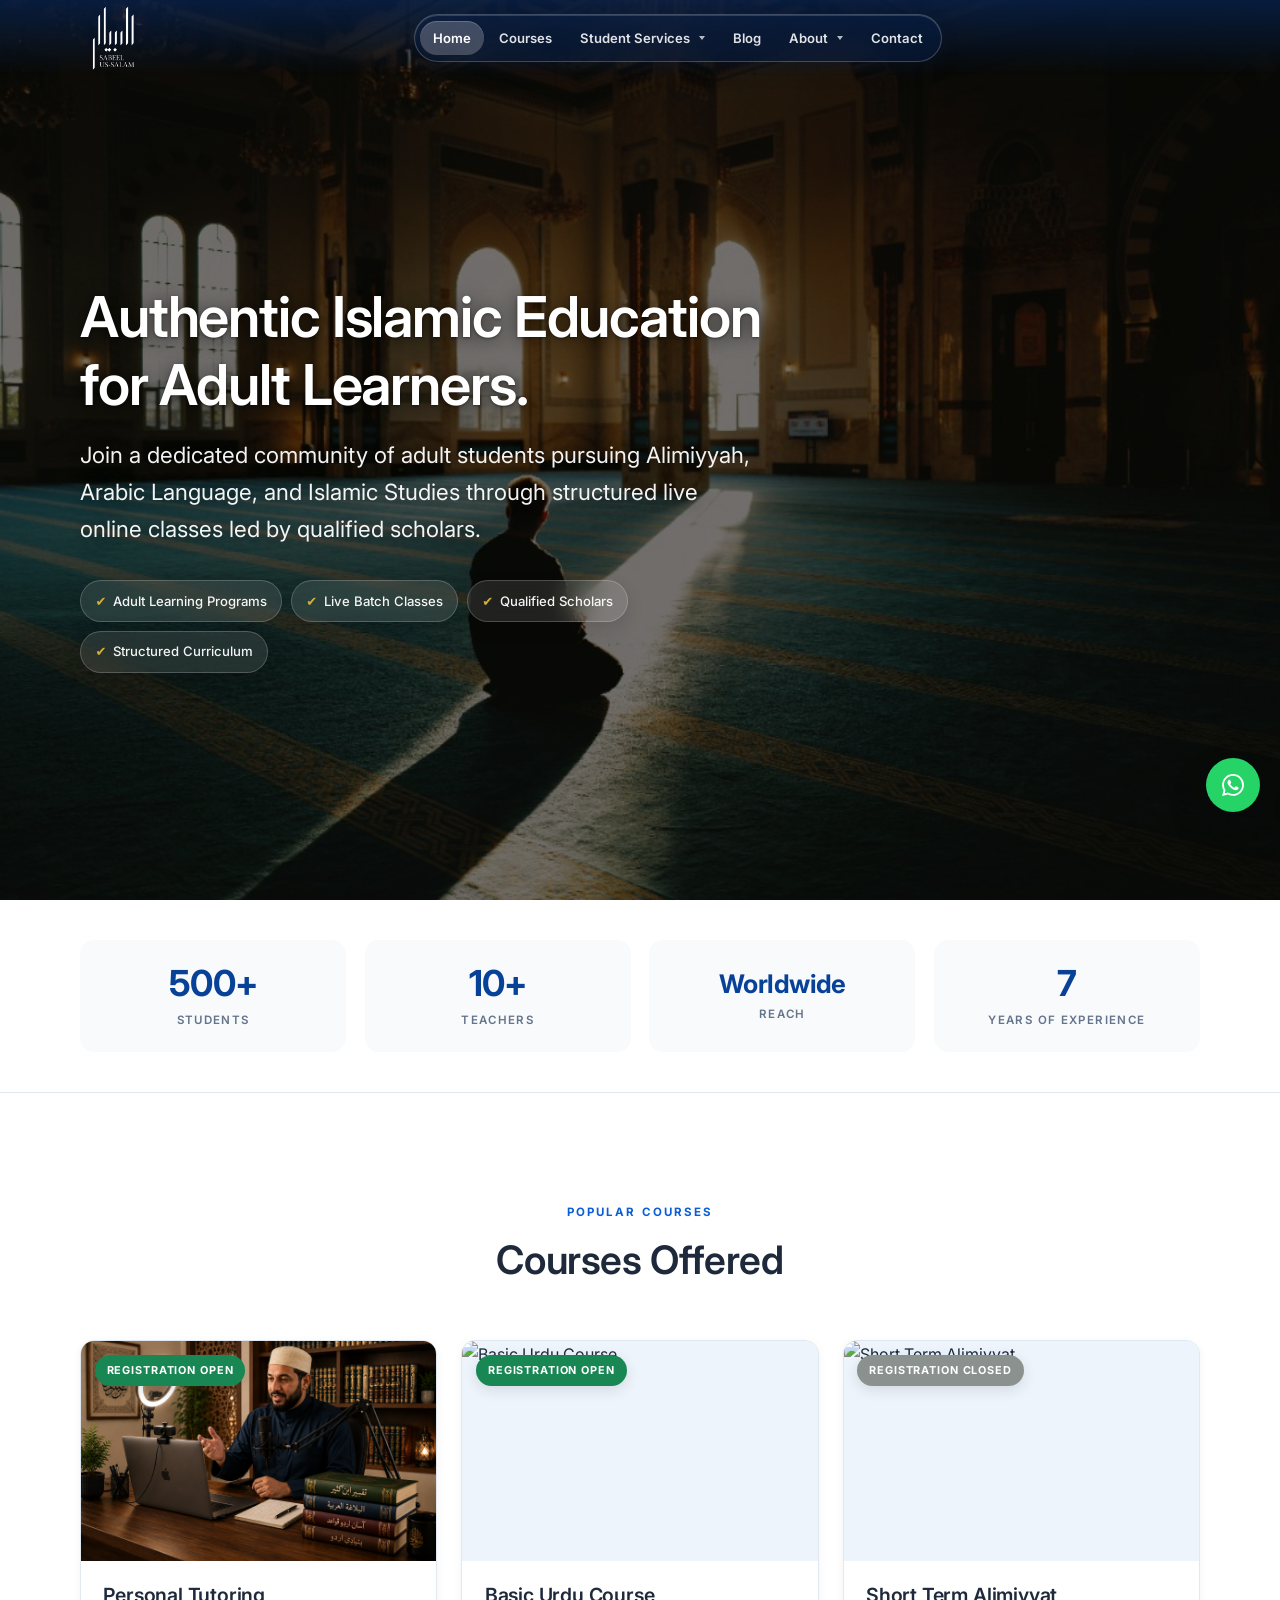
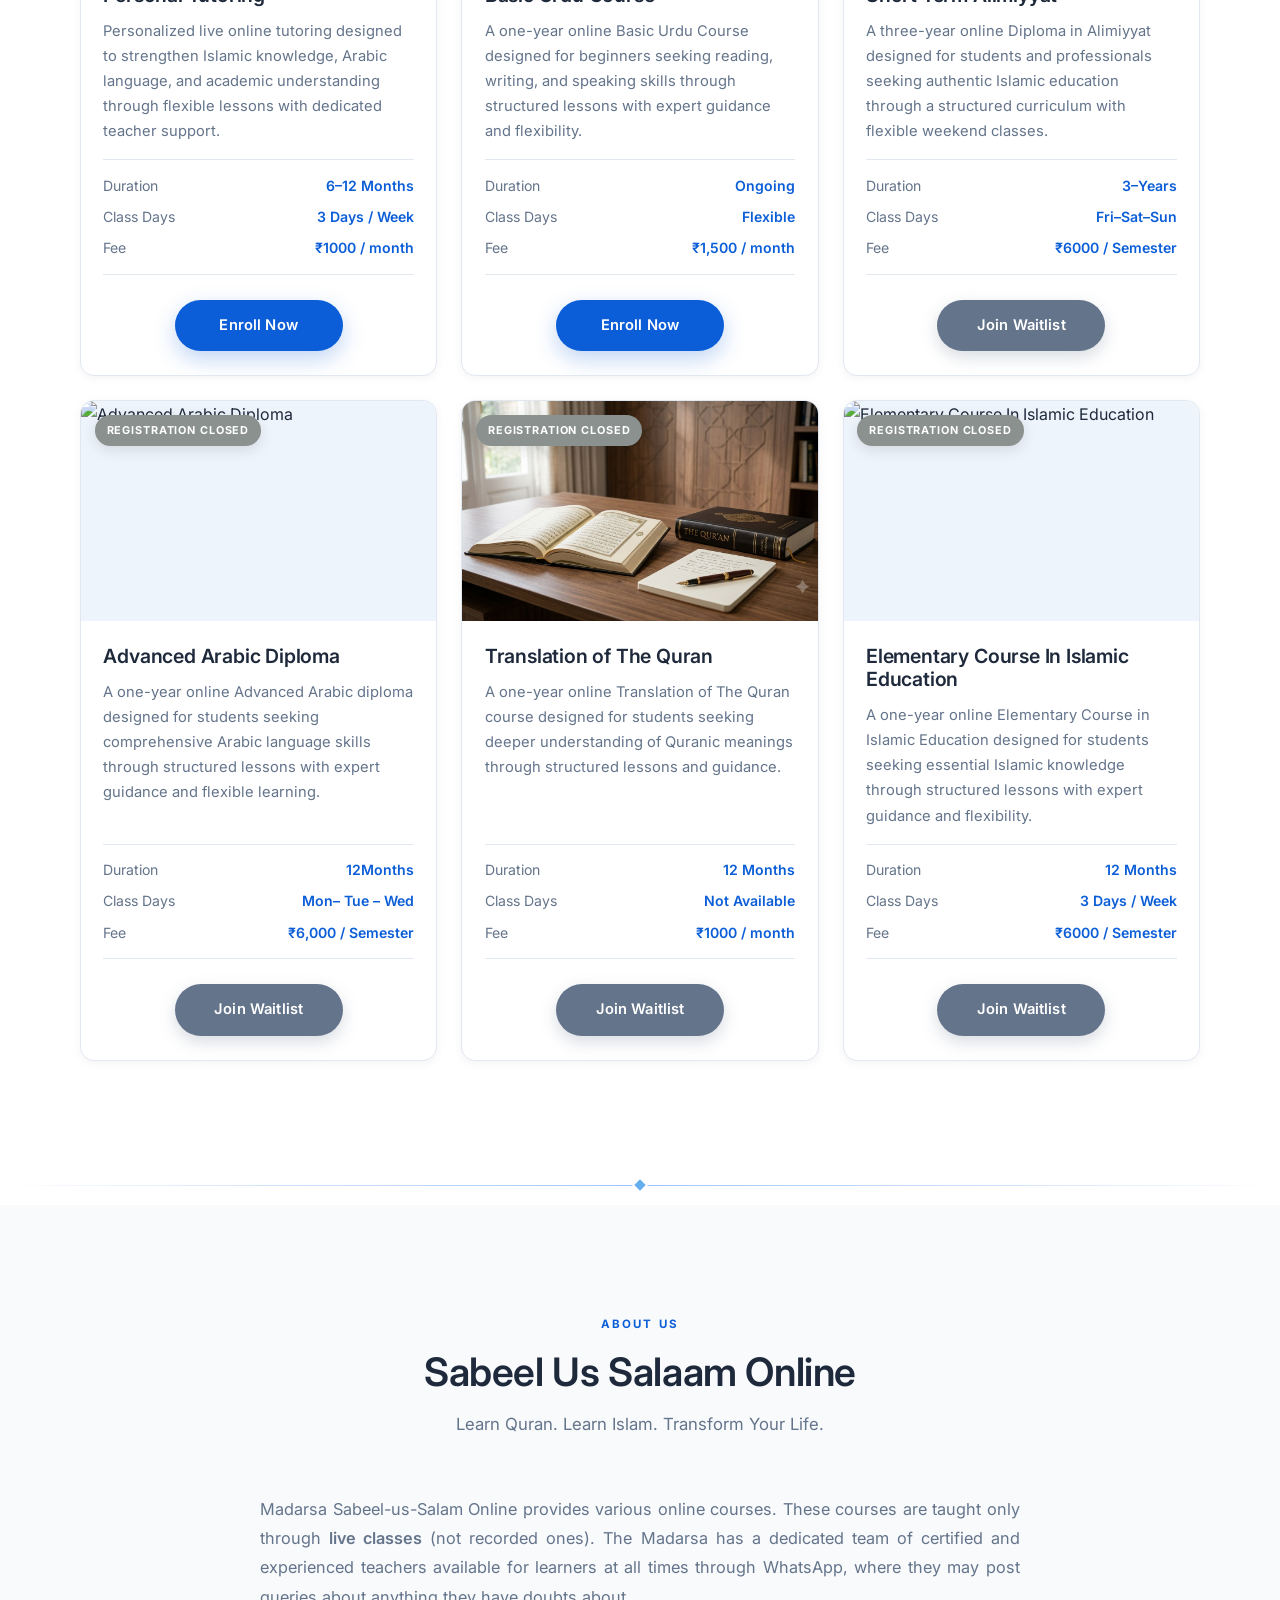
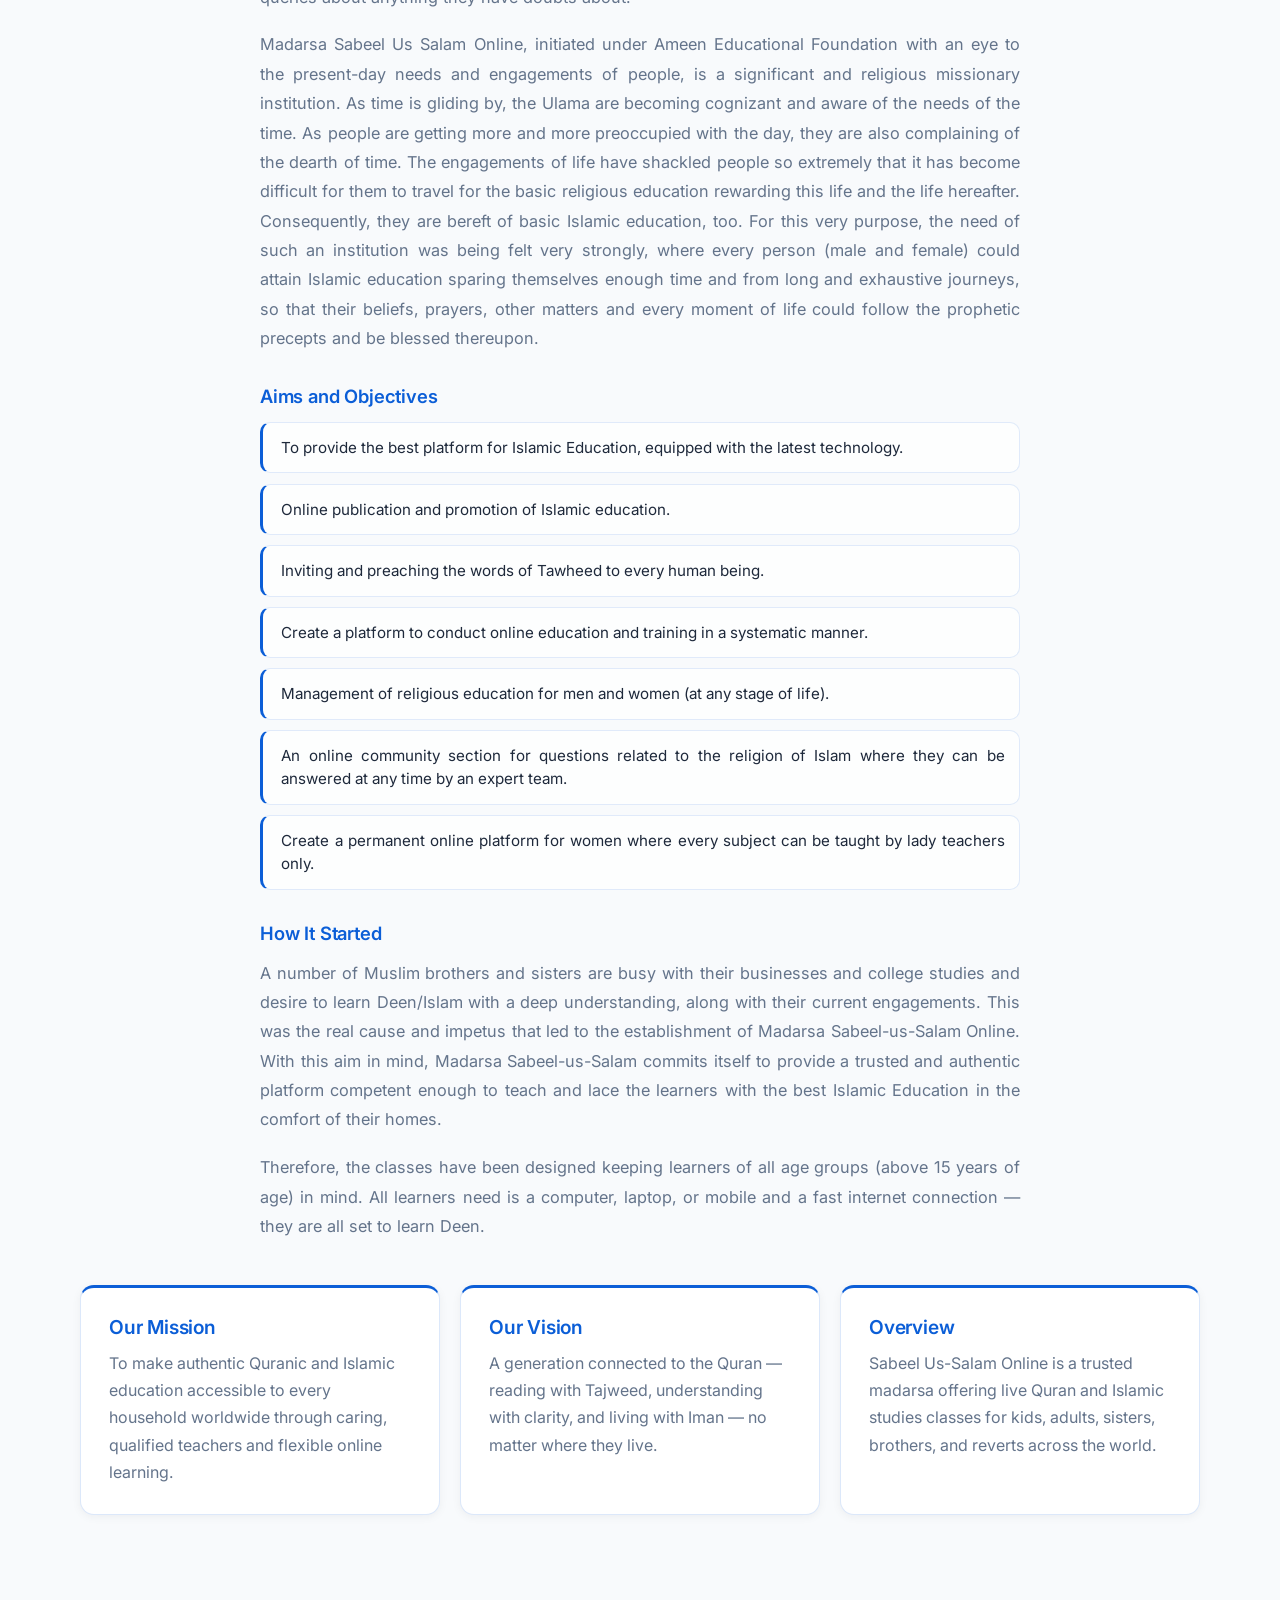
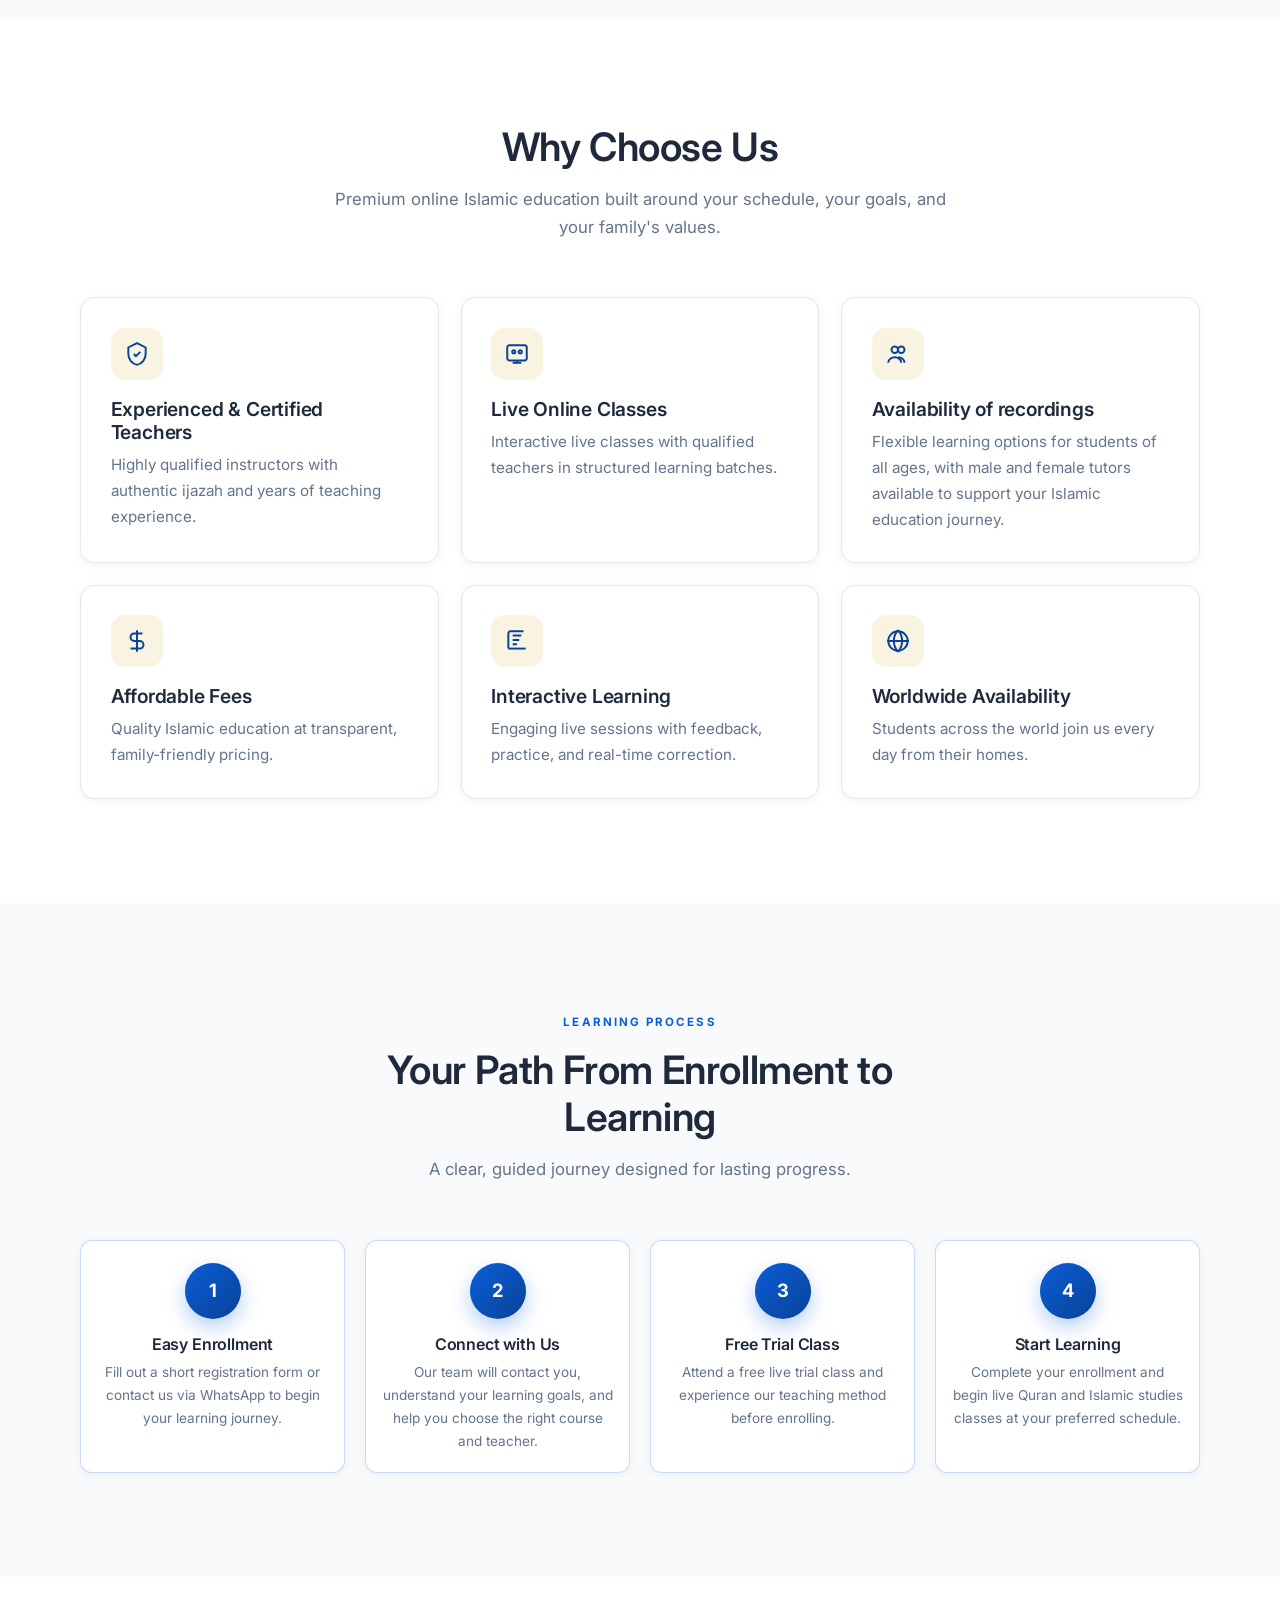
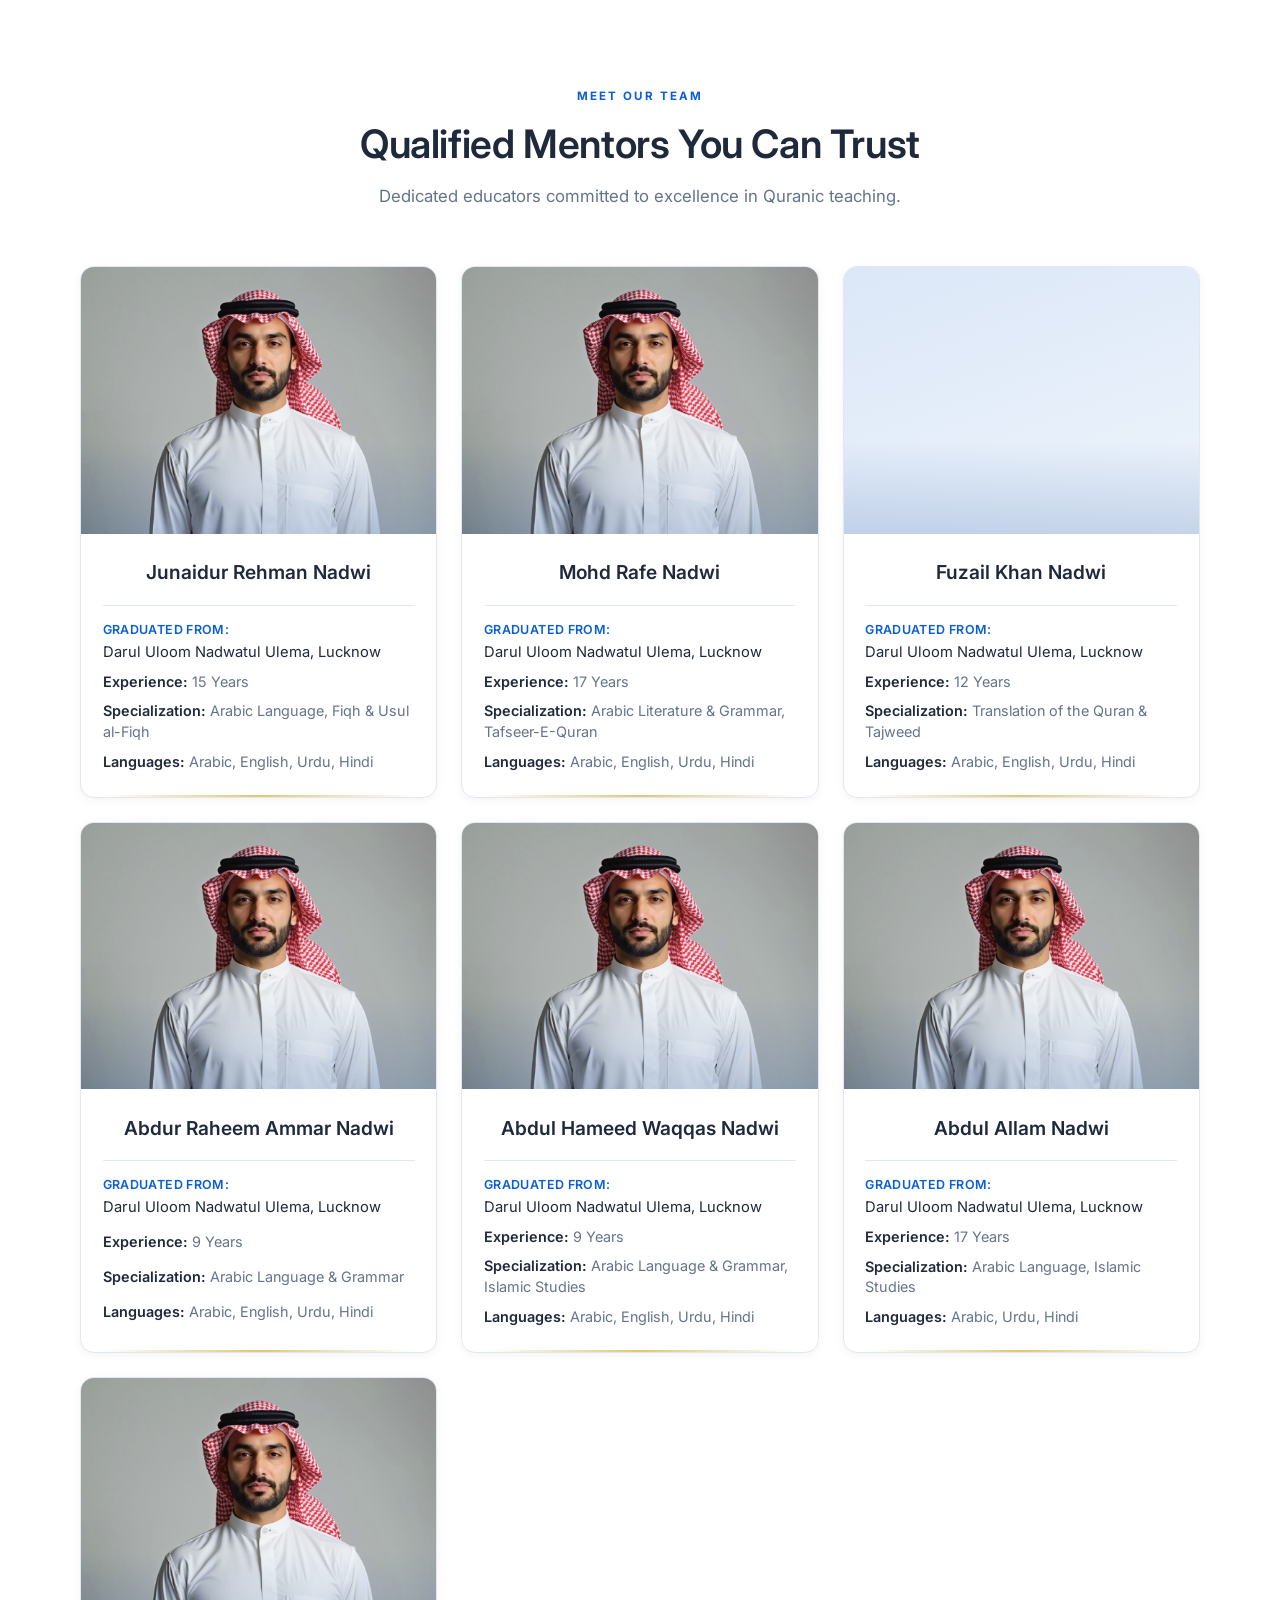
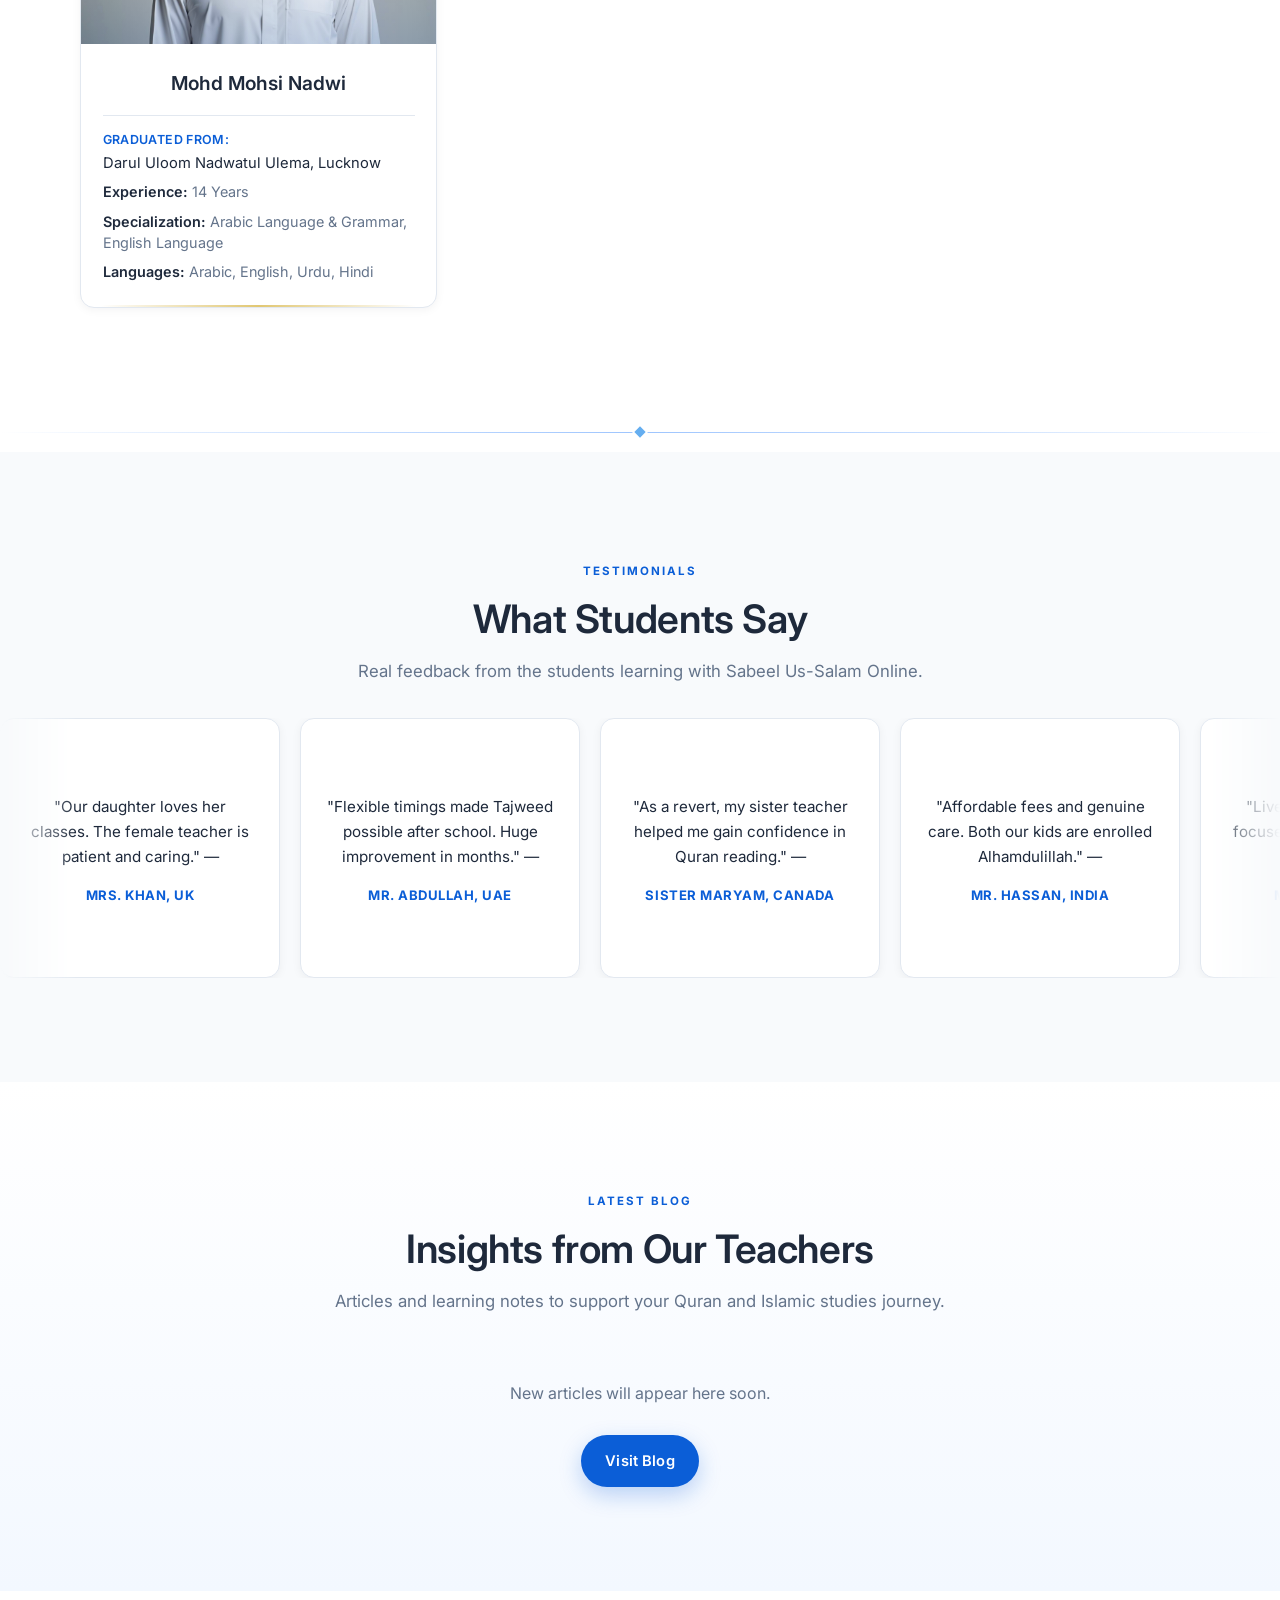
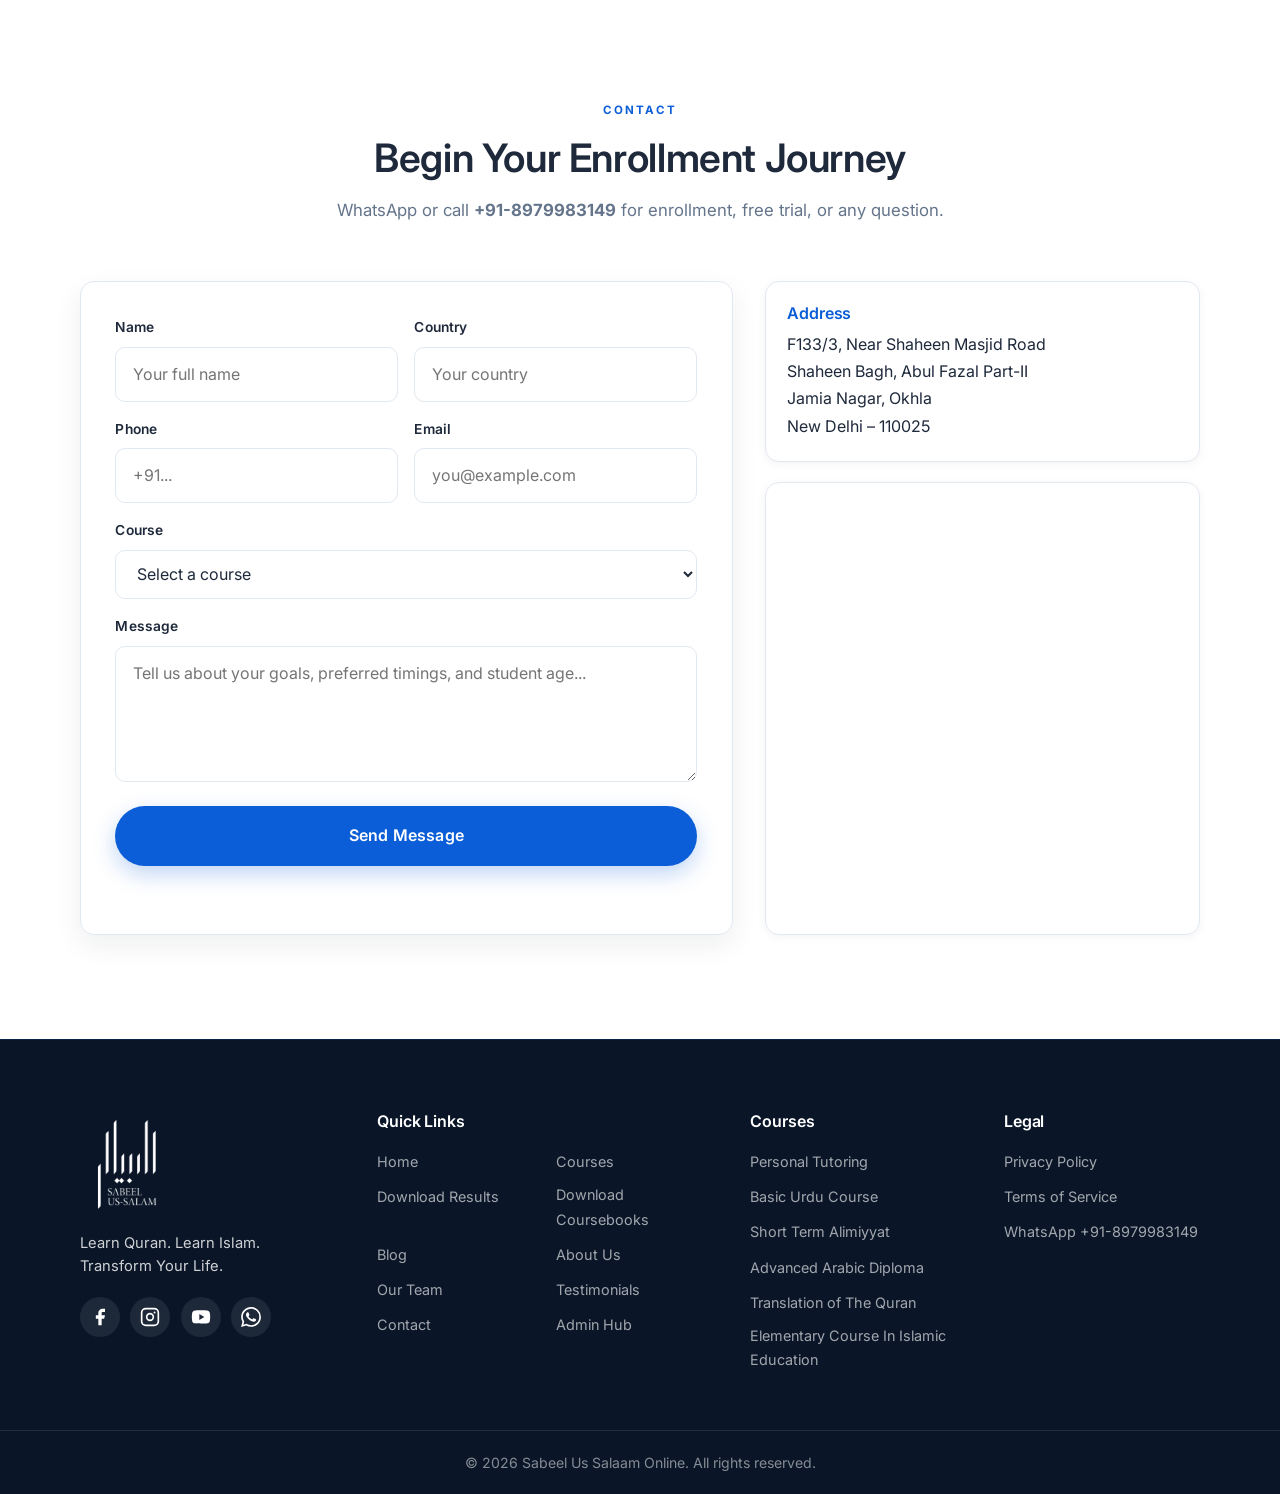
==== commit 41a1527a: "Add Admin Hub for all staff portals. One gated page links Courses, Admissions, Library, Results, and" ====
--- a/index.html
+++ b/index.html
@@ -733,8 +733,7 @@
           <li><a href="#teachers">Our Team</a></li>
           <li><a href="#testimonials">Testimonials</a></li>
           <li><a href="#contact">Contact</a></li>
-          <li><a href="courses-admin.html">Courses Admin</a></li>
-          <li><a href="admissions-admin.html">Admissions Admin</a></li>
+          <li><a href="admin-hub.html">Admin Hub</a></li>
         </ul>
       </div>
       <div>
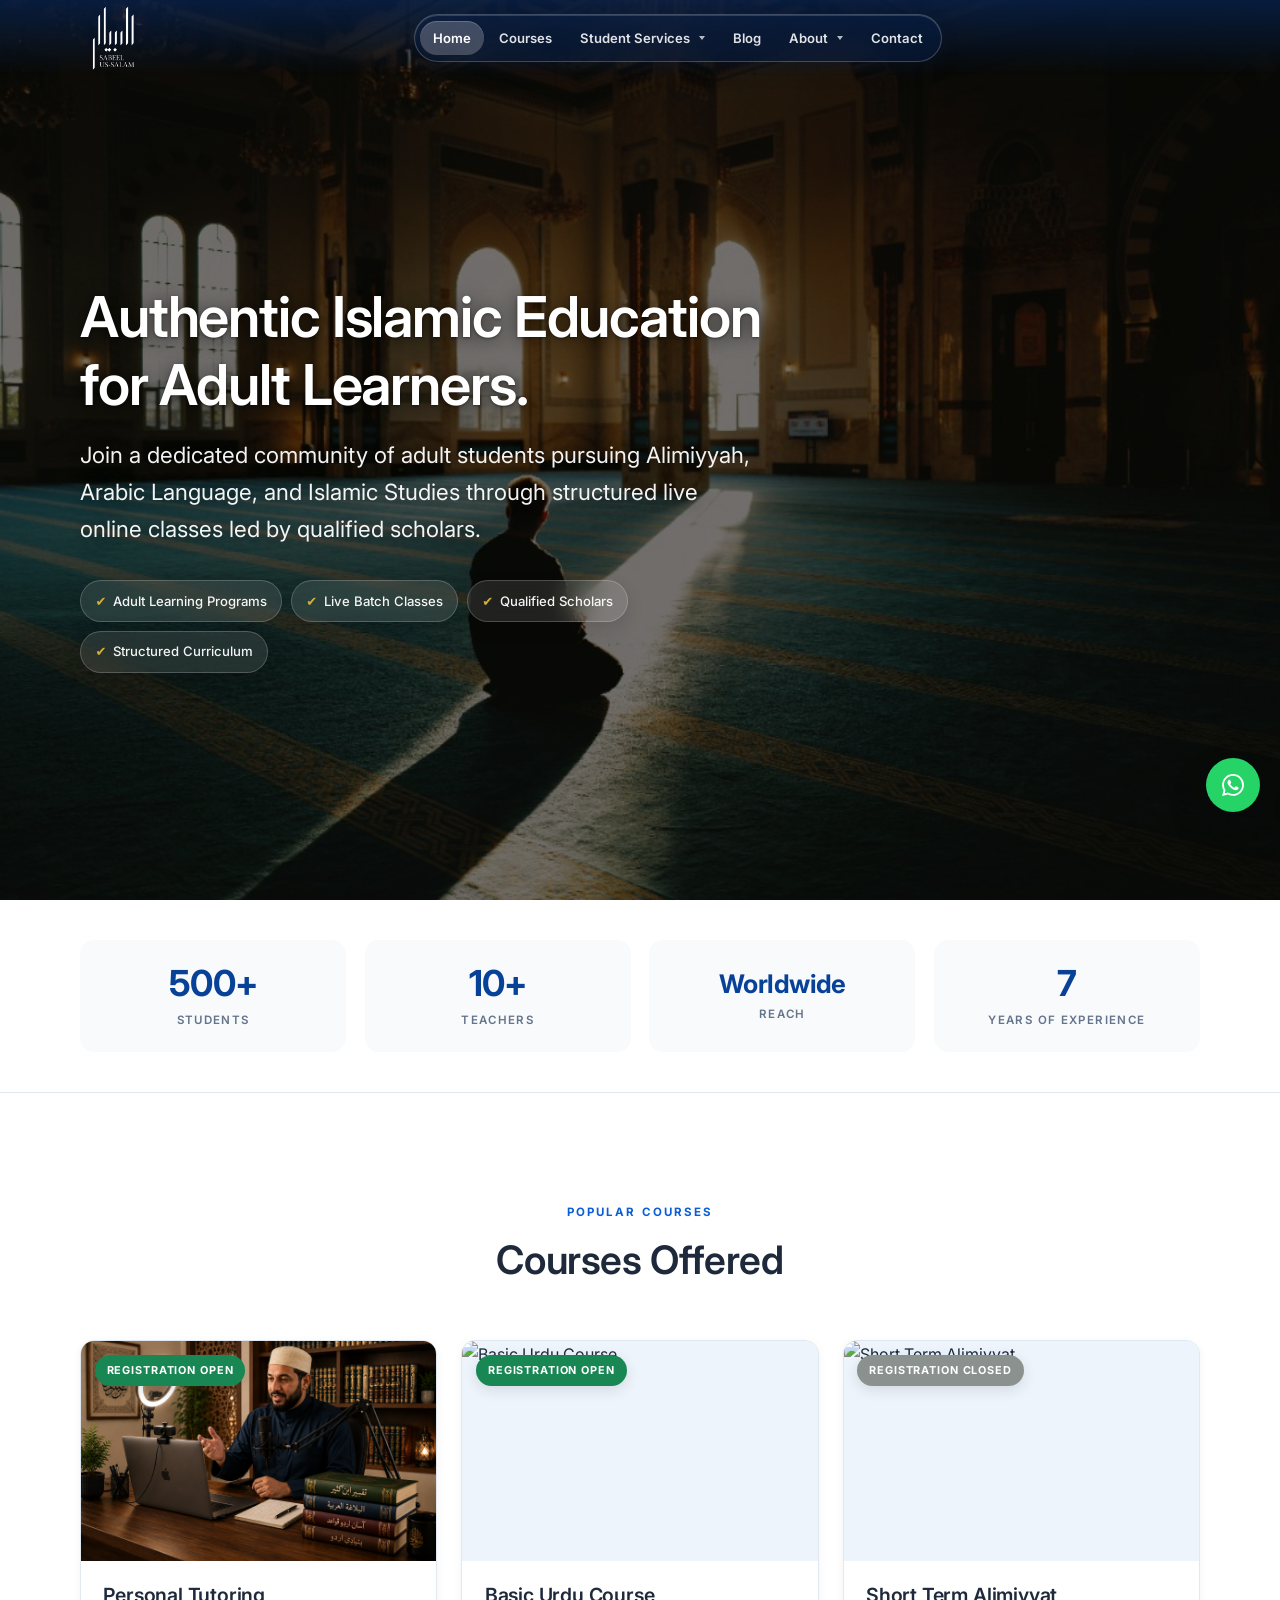
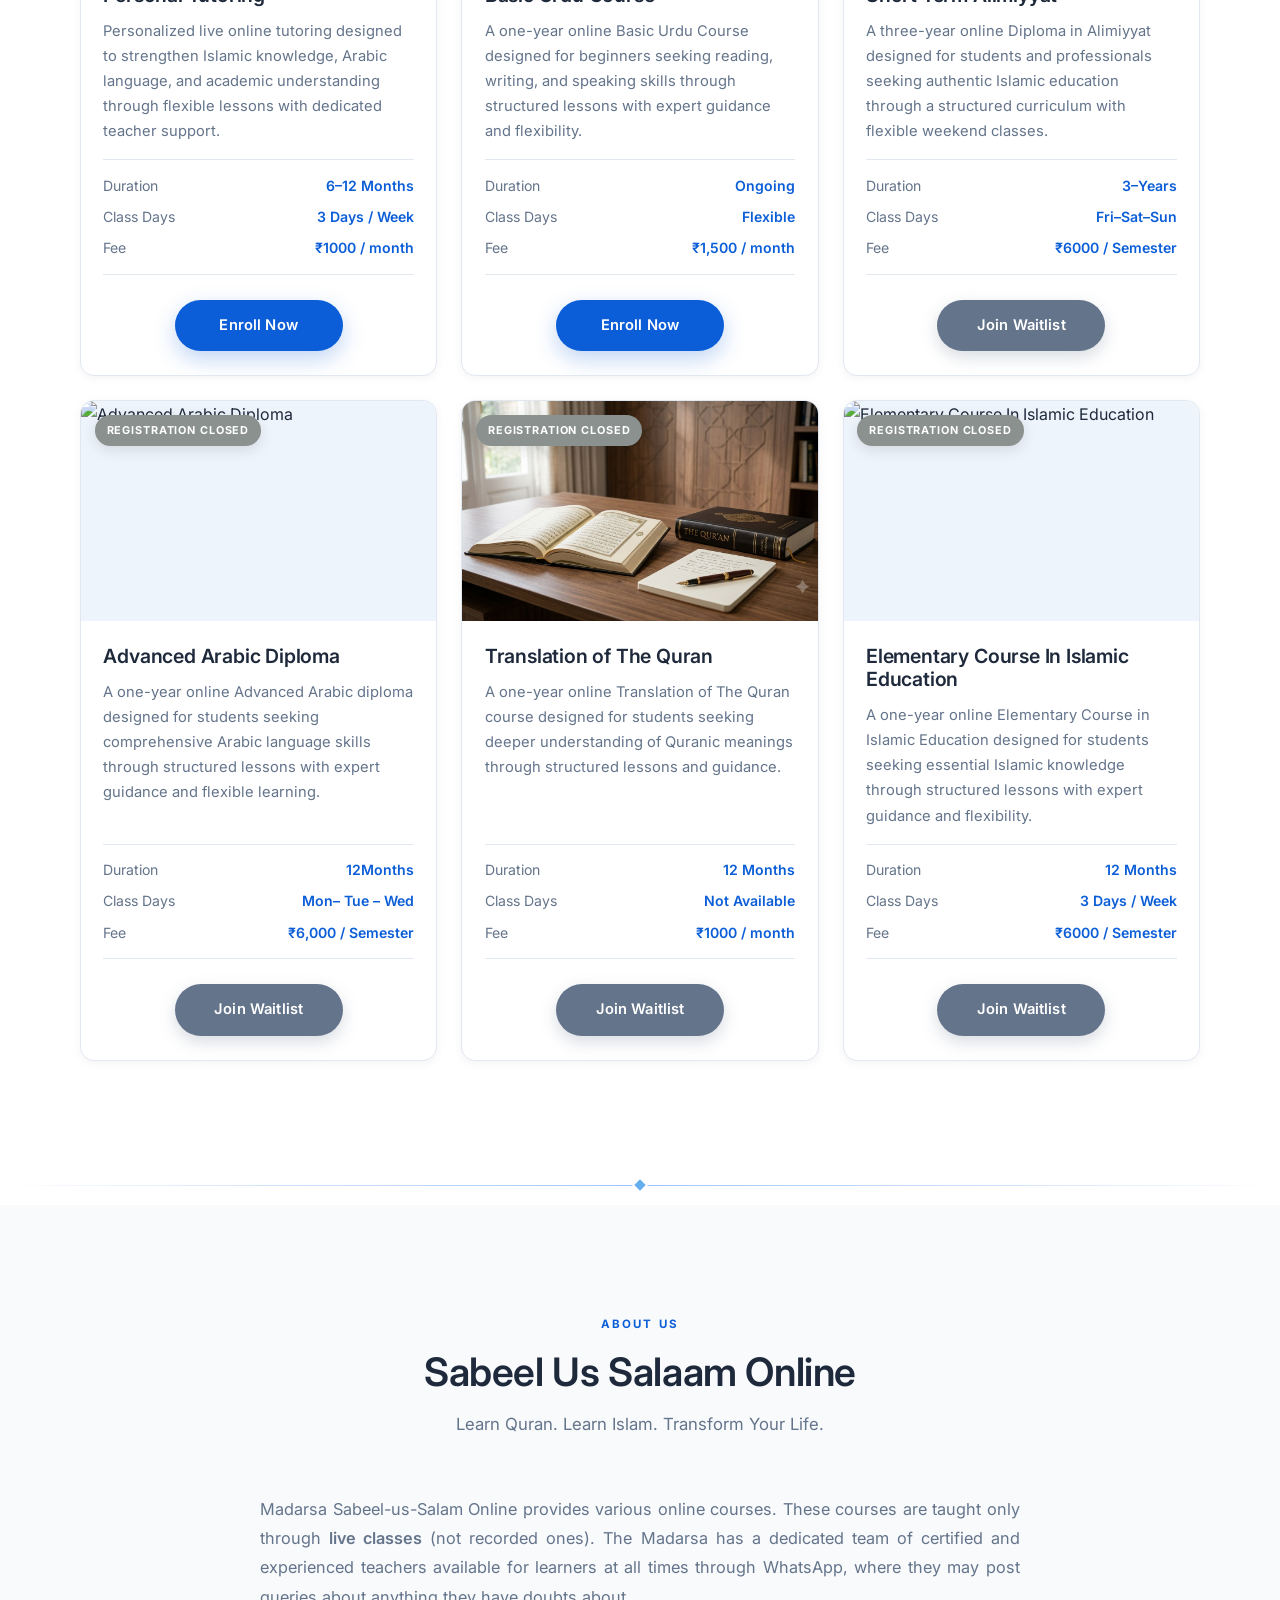
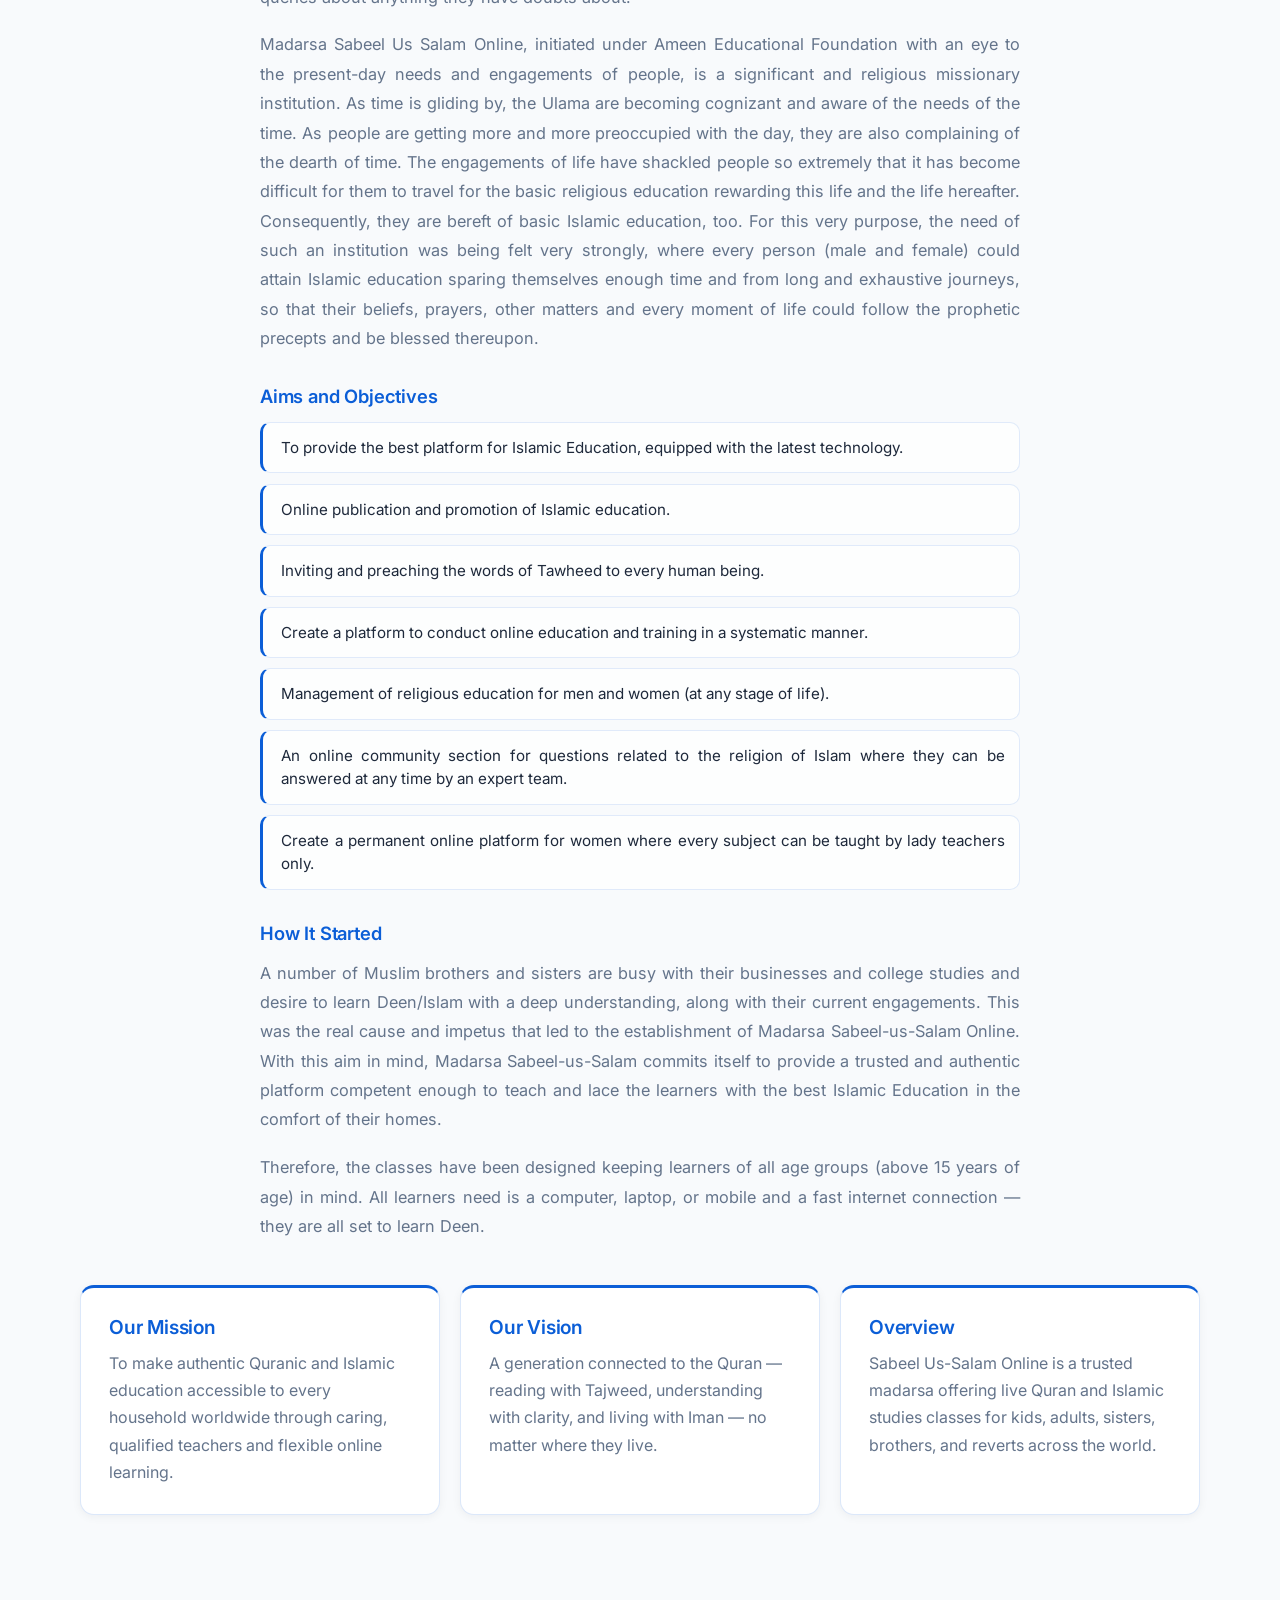
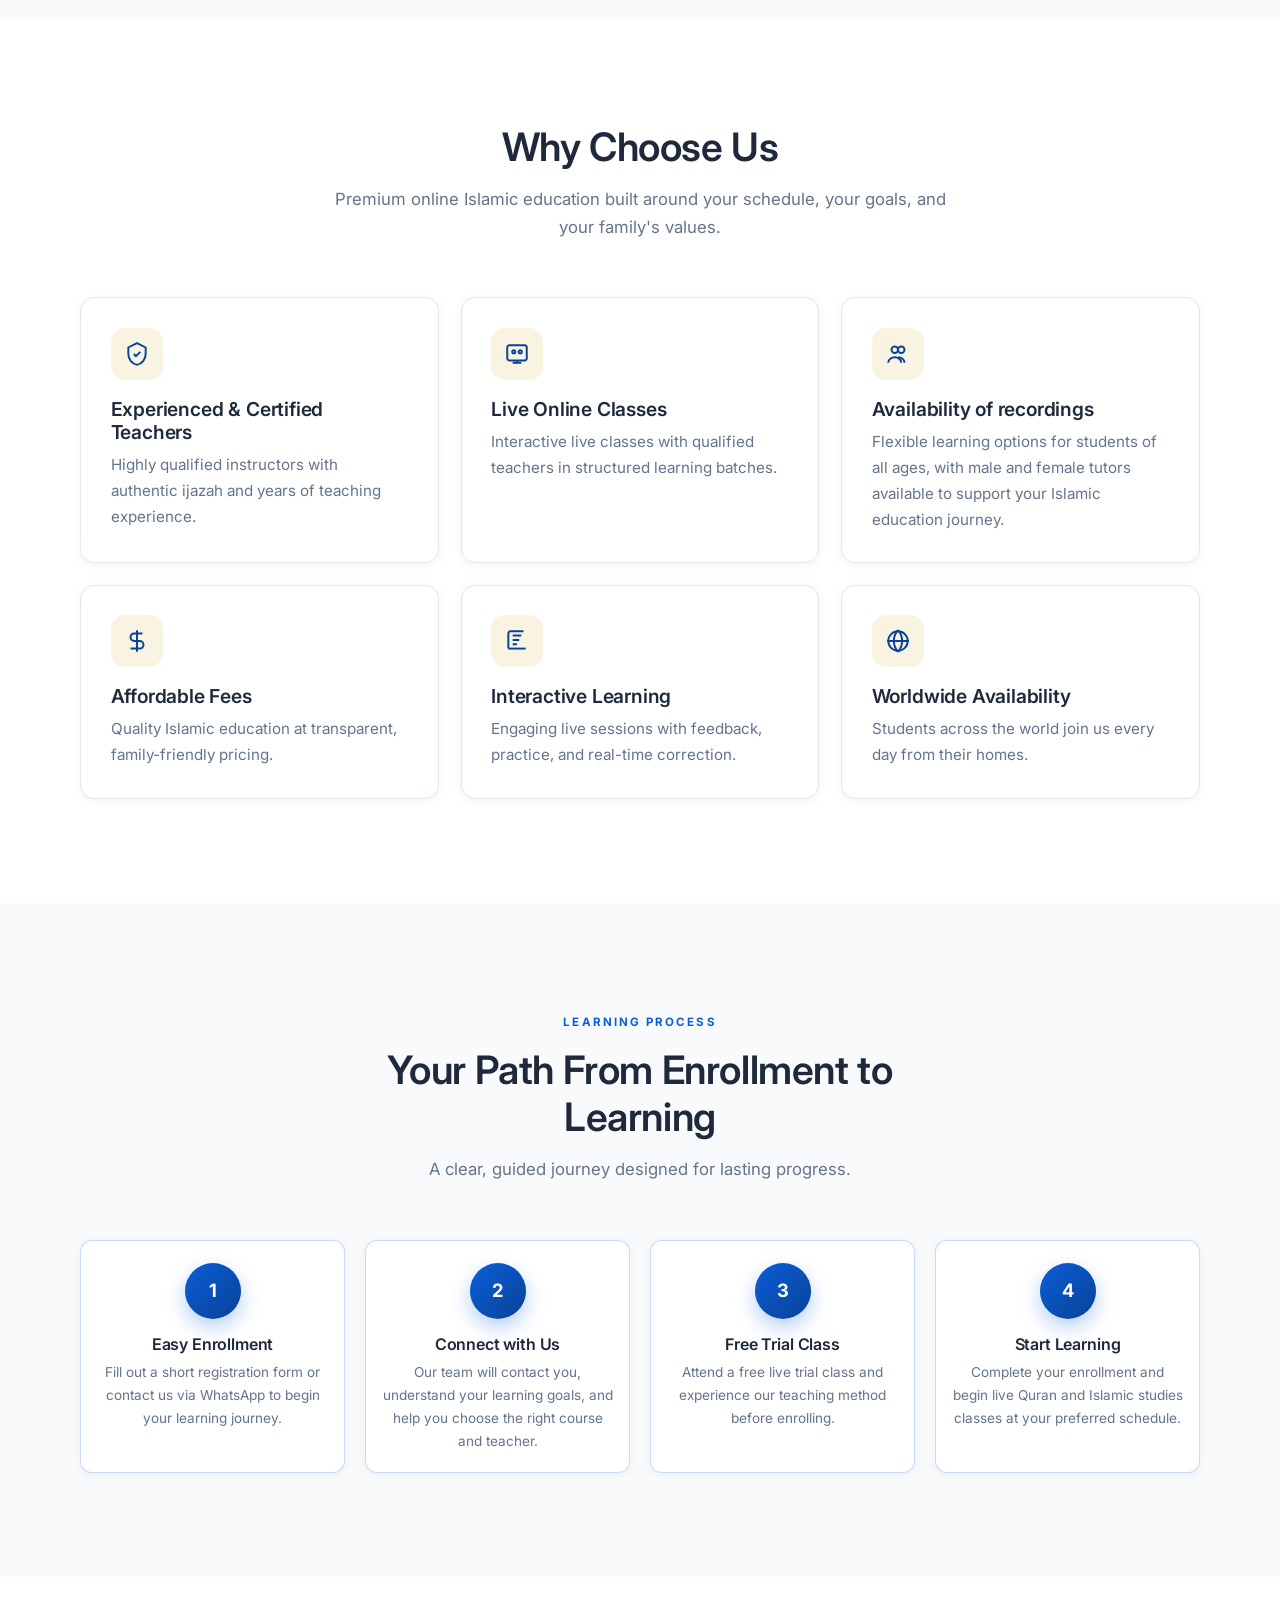
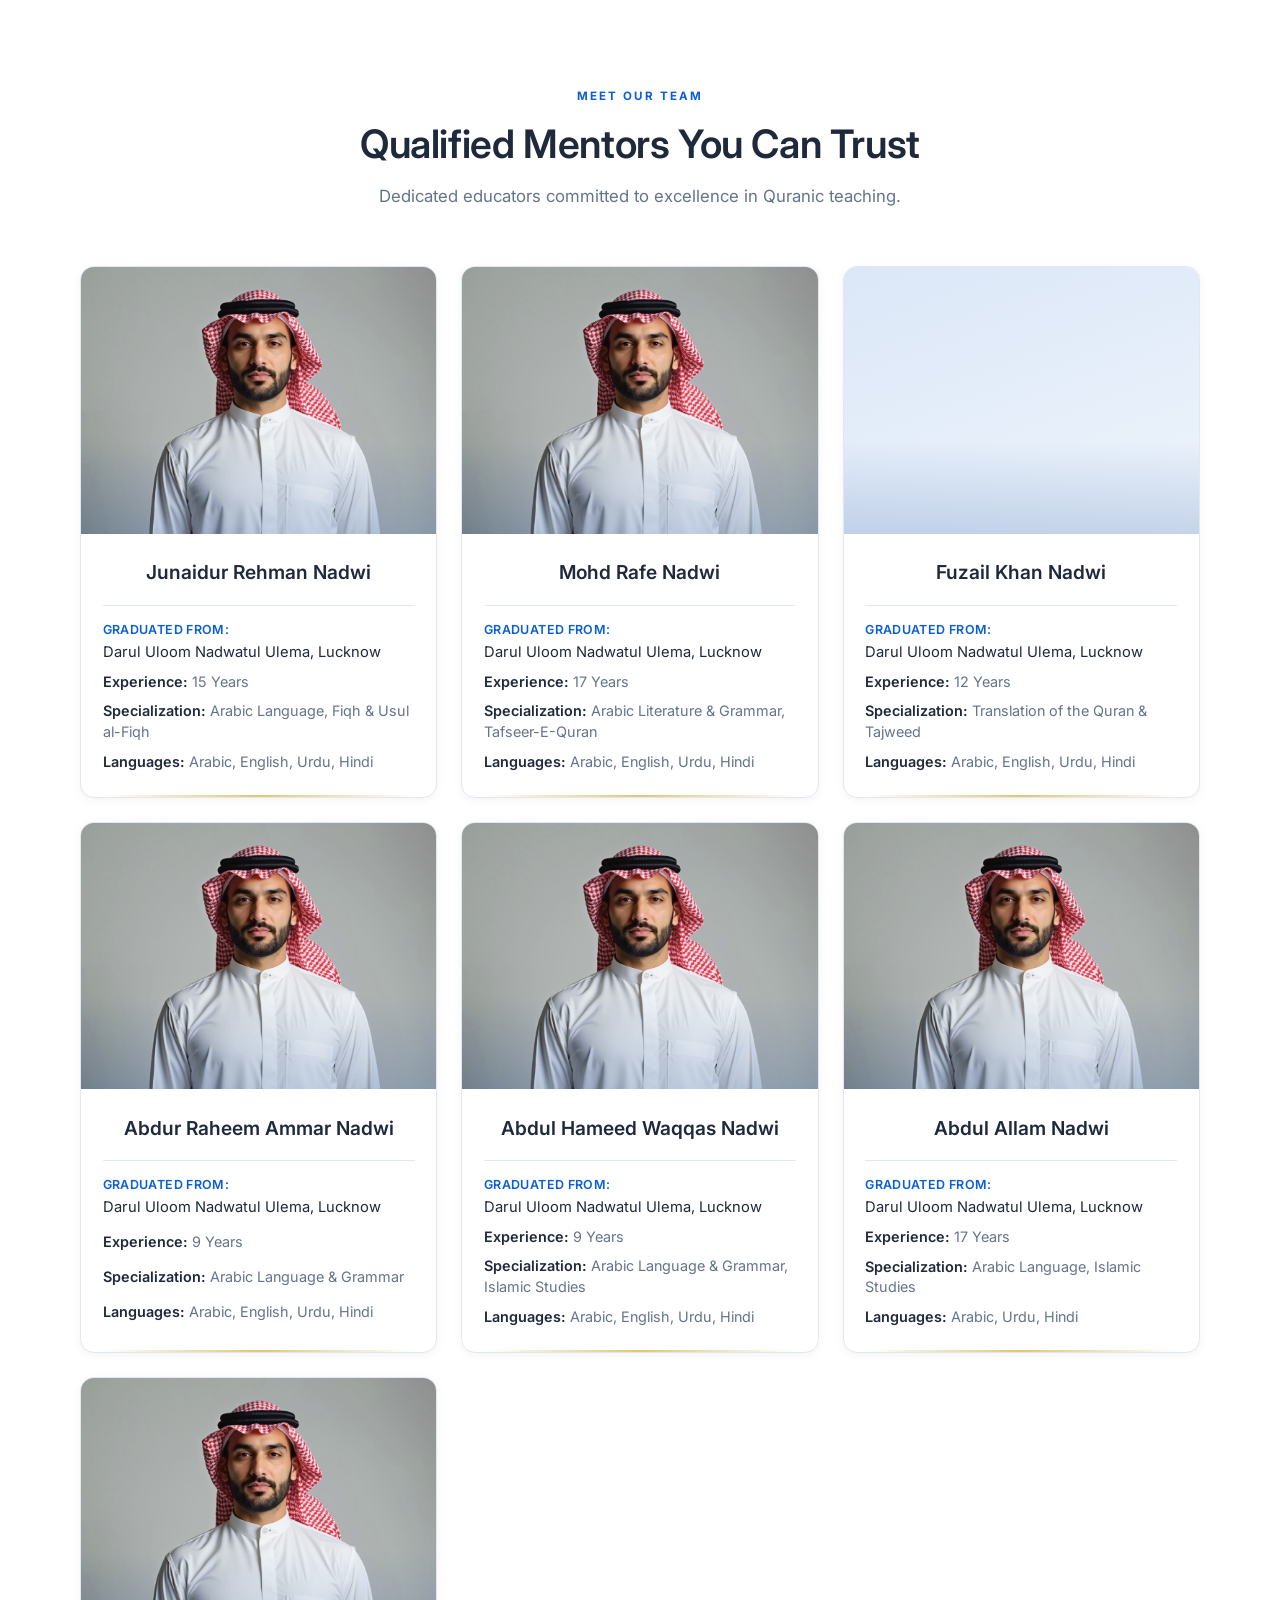
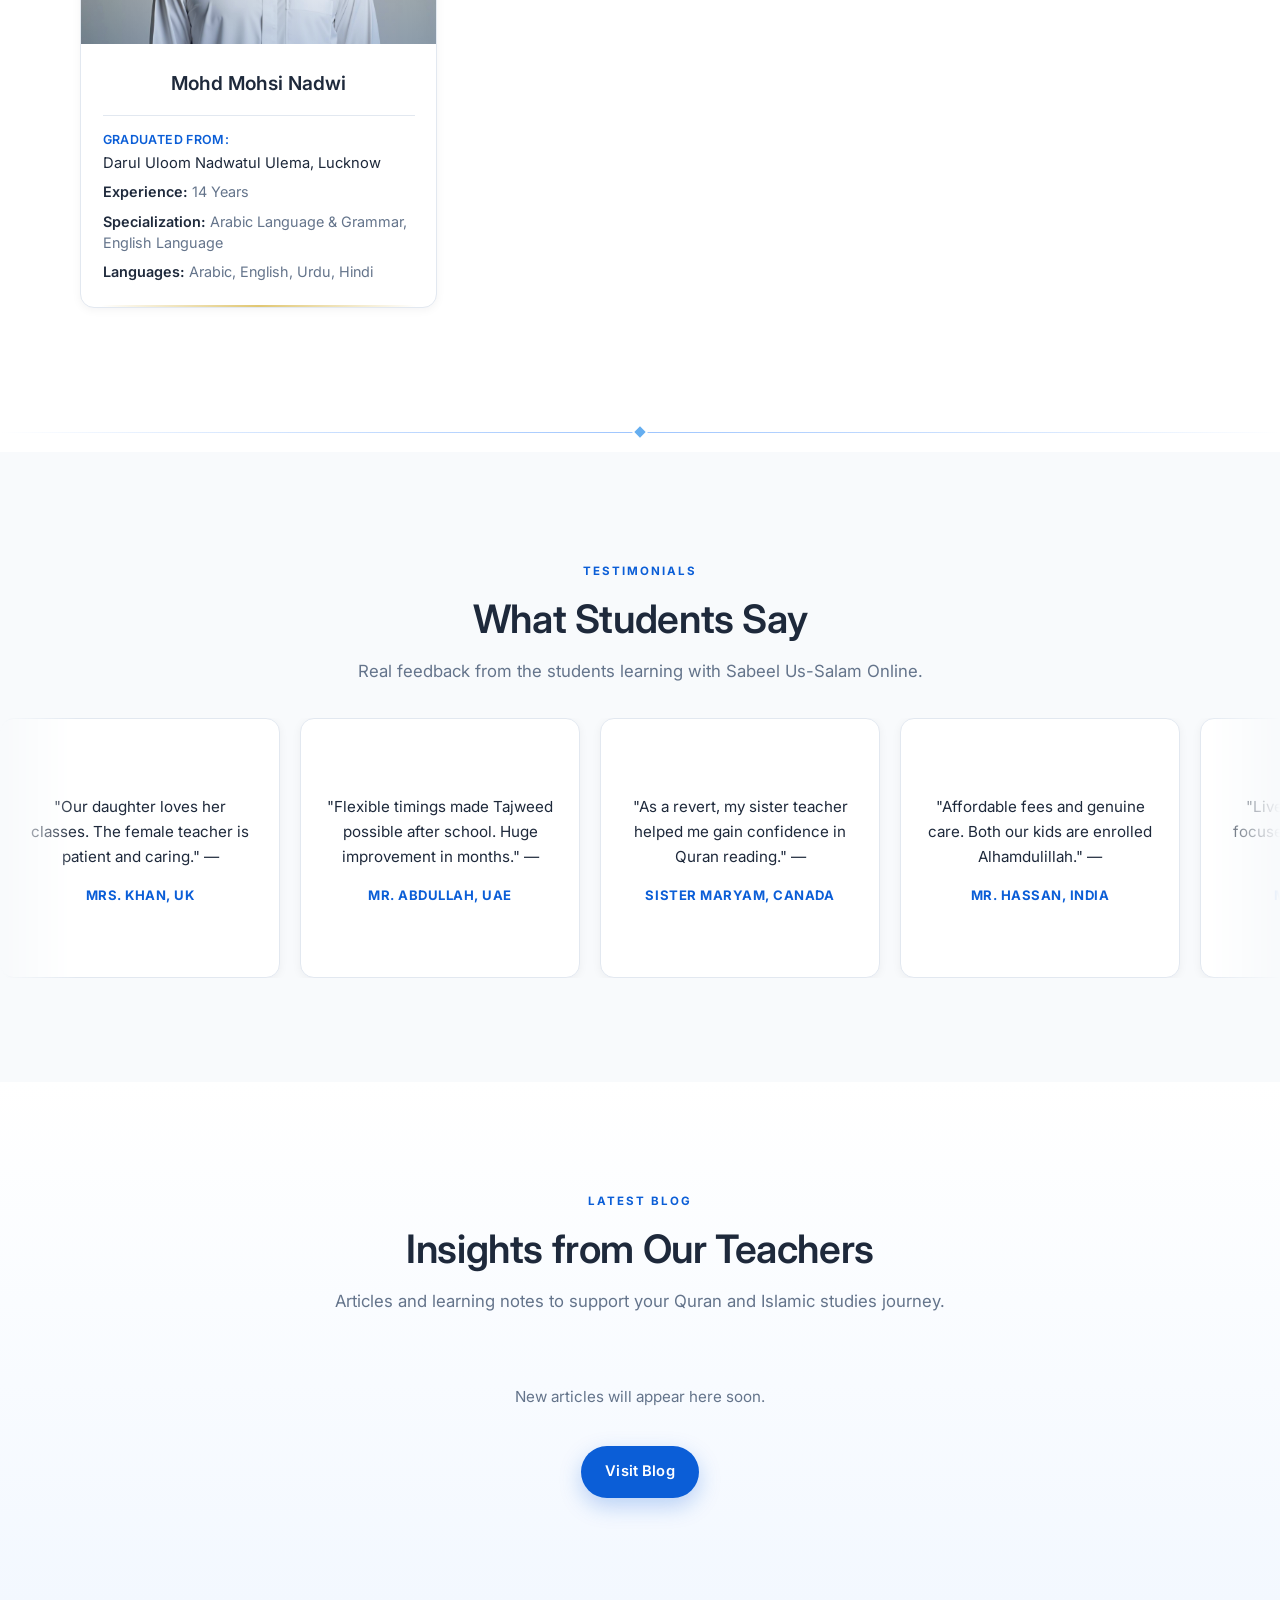
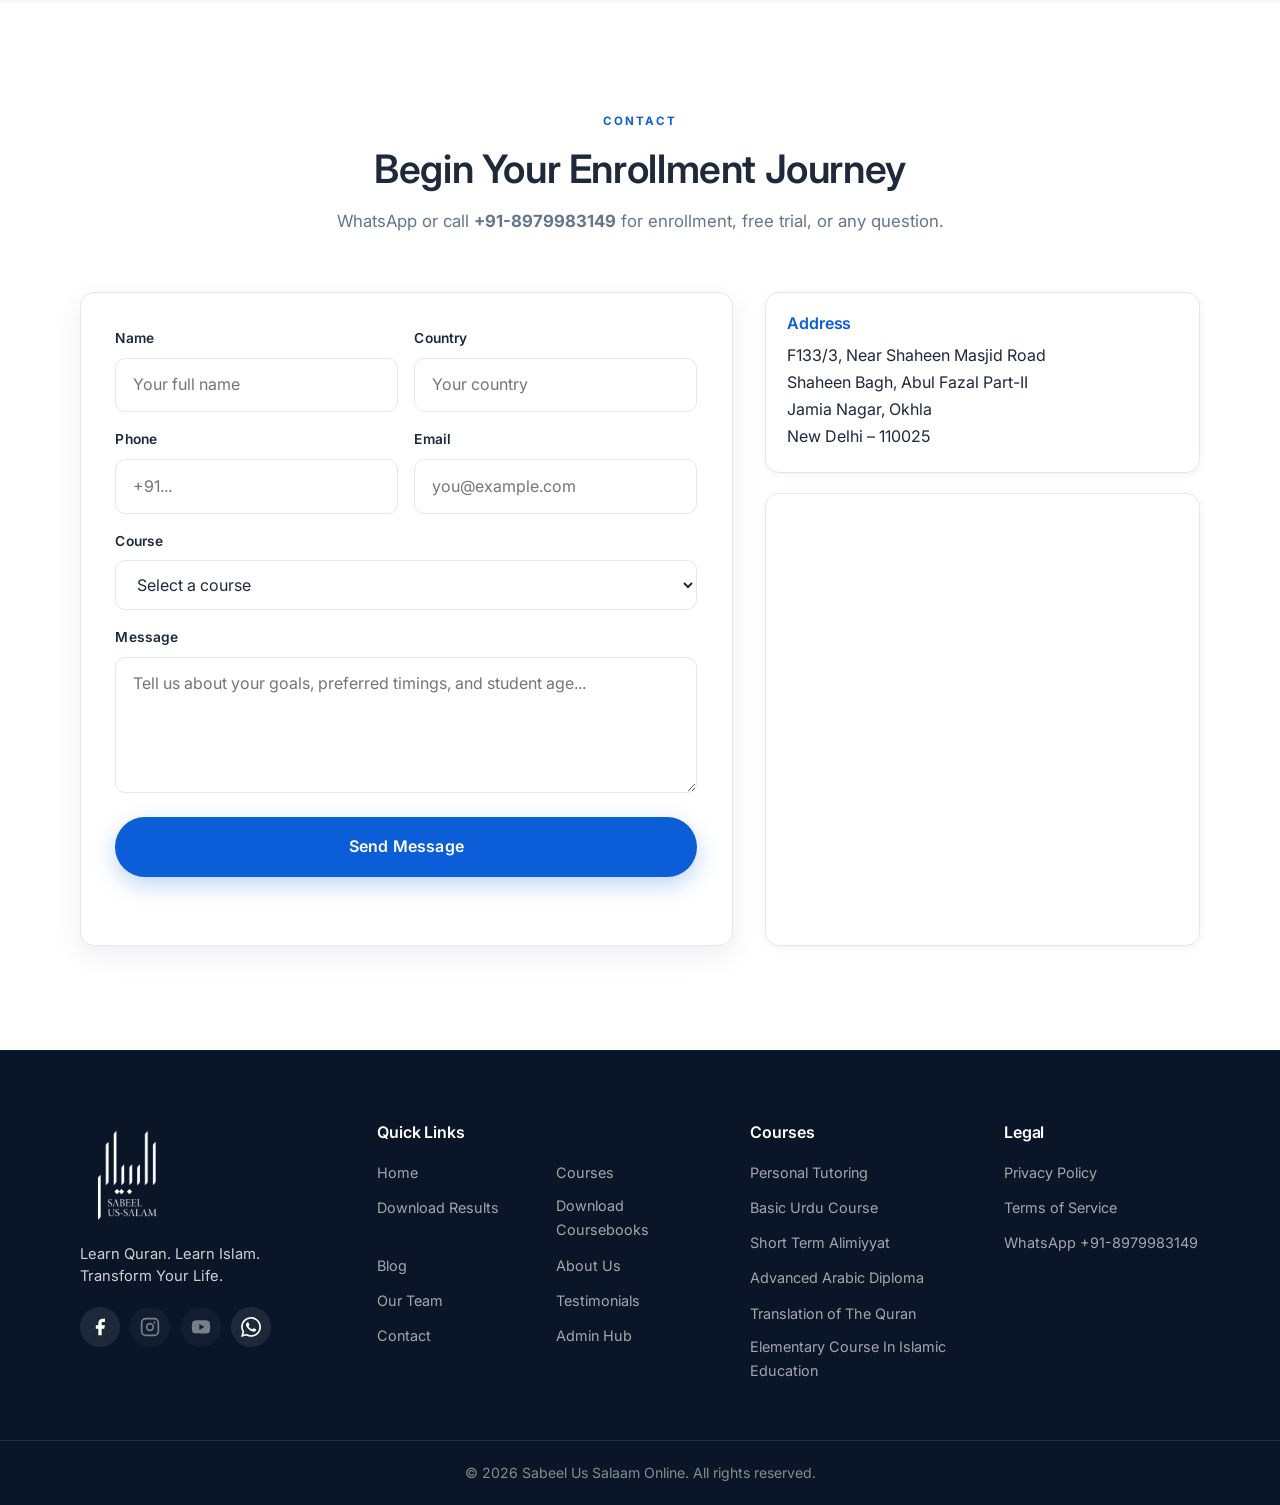
==== commit d9f7737c: "Fix site bugs and mobile nav dropdown overlap. Correct outline buttons, blog images, API JSON failur" ====
--- a/index.html
+++ b/index.html
@@ -41,7 +41,7 @@
     href="https://fonts.googleapis.com/css2?family=Fraunces:opsz,wght@9..144,500;600;700&family=Source+Sans+3:wght@400;500;600;700&display=swap"
     rel="stylesheet">
 
-  <link rel="stylesheet" href="style.css?v=20260726footerCols1">
+  <link rel="stylesheet" href="style.css?v=20260726navMobile1">
 
 
   <!-- Schema Markup -->
@@ -115,7 +115,7 @@
           <li><a href="#testimonials" class="nav-link">Testimonials</a></li>
         </ul>
       </li>
-      <li><a href="/#contact" class="nav-link">Contact</a></li>
+      <li><a href="#contact" class="nav-link">Contact</a></li>
     </ul>
   </nav>
   <div class="nav-backdrop" id="navBackdrop" hidden></div>
@@ -699,19 +699,19 @@
               <path d="M18 2h-3a5 5 0 00-5 5v3H7v4h3v8h4v-8h3l1-4h-4V7a1 1 0 011-1h3z" />
             </svg>
           </a>
-          <a href="#" aria-label="Instagram" class="social-link">
-            <svg viewBox="0 0 24 24" width="20" height="20" fill="currentColor">
+          <span class="social-link social-link-soon" aria-label="Instagram coming soon" title="Coming soon">
+            <svg viewBox="0 0 24 24" width="20" height="20" fill="currentColor" aria-hidden="true">
               <rect x="2" y="2" width="20" height="20" rx="5" fill="none" stroke="currentColor" stroke-width="2" />
               <circle cx="12" cy="12" r="4" fill="none" stroke="currentColor" stroke-width="2" />
               <circle cx="17.5" cy="6.5" r="1.2" />
             </svg>
-          </a>
-          <a href="#" aria-label="YouTube" class="social-link">
-            <svg viewBox="0 0 24 24" width="20" height="20" fill="currentColor">
+          </span>
+          <span class="social-link social-link-soon" aria-label="YouTube coming soon" title="Coming soon">
+            <svg viewBox="0 0 24 24" width="20" height="20" fill="currentColor" aria-hidden="true">
               <path
                 d="M22.5 6.5a3 3 0 00-2.1-2.1C18.6 4 12 4 12 4s-6.6 0-8.4.4A3 3 0 001.5 6.5 31 31 0 001 12a31 31 0 00.5 5.5 3 3 0 002.1 2.1C5.4 20 12 20 12 20s6.6 0 8.4-.4a3 3 0 002.1-2.1A31 31 0 0023 12a31 31 0 00-.5-5.5zM10 15.5v-7l6 3.5-6 3.5z" />
             </svg>
-          </a>
+          </span>
           <a href="https://wa.me/918979983149" aria-label="WhatsApp" class="social-link" target="_blank"
             rel="noopener noreferrer">
             <svg viewBox="0 0 24 24" width="20" height="20" fill="currentColor">
--- a/style.css
+++ b/style.css
@@ -228,25 +228,37 @@
   color: #fff;
 }
 
-/* Outline on light surfaces (courses, forms, etc.) */
+/* Outline on light surfaces (courses, forms, admin dialogs, library) */
 .section .btn-outline,
 .course-card .btn-outline,
 .contact-form .btn-outline,
 .portal-cta-panel .btn-outline,
-.info-block .btn-outline {
+.info-block .btn-outline,
+.admission-dialog .btn-outline,
+.library-page .btn-outline,
+.home-blog-body .btn-outline {
   border-color: var(--primary);
   color: var(--primary);
-  background: transparent;
+  background: #fff;
 }
 
 .section .btn-outline:hover,
 .course-card .btn-outline:hover,
 .contact-form .btn-outline:hover,
 .portal-cta-panel .btn-outline:hover,
-.info-block .btn-outline:hover {
+.info-block .btn-outline:hover,
+.admission-dialog .btn-outline:hover,
+.library-page .btn-outline:hover,
+.home-blog-body .btn-outline:hover {
   background: var(--primary);
   border-color: var(--primary);
   color: #fff;
+}
+
+.admission-dialog .btn-outline:focus-visible,
+.library-page .btn-outline:focus-visible {
+  outline: 2px solid var(--primary);
+  outline-offset: 2px;
 }
 
 .btn-ghost {
@@ -1336,7 +1348,15 @@
   text-align: center;
   color: var(--text-muted);
   margin: 0;
-  padding: 0.5rem 0 0.25rem;
+  padding: 0.85rem 0.5rem;
+  font-size: 0.95rem;
+  line-height: 1.5;
+}
+.courses-grid > .muted {
+  grid-column: 1 / -1;
+  text-align: center;
+  padding: 0.85rem 0.5rem;
+  font-size: 0.95rem;
 }
 .latest-blog-actions {
   display: flex;
@@ -2304,6 +2324,12 @@
 .social-link:hover {
   background: var(--primary);
   color: var(--white);
+}
+
+.social-link-soon {
+  opacity: 0.45;
+  cursor: default;
+  pointer-events: none;
 }
 
 .footer-bottom {
@@ -2668,12 +2694,12 @@
 
   .nav-list > li {
     width: 100%;
-  }
-
-  .nav-list > li > .nav-sub {
-    left: auto !important;
-    top: auto !important;
-    transform: none !important;
+    position: relative;
+    z-index: auto;
+  }
+
+  .nav-list > li.has-sub {
+    z-index: auto;
   }
 
   .nav-link,
@@ -2695,61 +2721,78 @@
     display: none !important;
   }
 
-  .has-sub > .nav-sub {
+  /* Accordion submenus — must beat desktop absolute !important rules */
+  .main-nav .nav-list > li > .nav-sub,
+  .main-nav .has-sub > .nav-sub,
+  .main-nav .nav-sub {
     position: static !important;
     display: block !important;
+    left: auto !important;
+    right: auto !important;
+    top: auto !important;
+    bottom: auto !important;
+    transform: none !important;
+    z-index: 1 !important;
+    min-width: 0 !important;
+    width: calc(100% - 0.75rem) !important;
+    max-width: none !important;
+    margin: 0.2rem 0 0.45rem 0.75rem !important;
+    padding: 0 0.35rem !important;
     opacity: 1 !important;
     visibility: visible !important;
-    pointer-events: none;
+    pointer-events: none !important;
+    max-height: 0 !important;
+    overflow: hidden !important;
+    box-shadow: none !important;
+    backdrop-filter: none !important;
+    -webkit-backdrop-filter: none !important;
+    border: 0 !important;
+    border-left: 2px solid rgba(255, 255, 255, 0.45) !important;
+    background: rgba(0, 0, 0, 0.16) !important;
+    border-radius: 12px !important;
+    transition: max-height 0.28s var(--ease), padding 0.28s var(--ease) !important;
+  }
+
+  .main-nav .has-sub > .nav-sub::before,
+  .main-nav .nav-sub::before {
+    display: none !important;
+  }
+
+  /* Hover must NOT open/position dropdowns on touch/mobile */
+  .main-nav .has-sub:hover > .nav-sub {
+    max-height: 0 !important;
+    padding: 0 0.35rem !important;
+    pointer-events: none !important;
     transform: none !important;
-    left: auto !important;
-    top: auto !important;
-    min-width: 0;
-    width: calc(100% - 0.8rem);
-    max-height: 0;
-    margin: 0.25rem 0 0.35rem 0.8rem;
-    padding: 0 0.4rem;
-    box-shadow: none;
-    border: 0;
-    border-left: 2px solid rgba(255, 255, 255, 0.45);
-    background: rgba(0, 0, 0, 0.14);
-    border-radius: 12px;
-    overflow: hidden;
-    transition: max-height 0.32s var(--ease), padding 0.28s var(--ease);
-  }
-
-  .has-sub > .nav-sub::before {
-    display: none;
-  }
-
-  .has-sub:hover > .nav-sub {
-    max-height: 0;
-    pointer-events: none;
-    padding: 0 0.4rem;
-  }
-
-  .has-sub.is-open > .nav-sub,
-  .has-sub.is-open:hover > .nav-sub {
-    max-height: 280px;
-    pointer-events: auto;
-    padding: 0.4rem;
+    opacity: 1 !important;
+    visibility: visible !important;
+  }
+
+  .main-nav .has-sub.is-open > .nav-sub,
+  .main-nav .has-sub.is-open:hover > .nav-sub {
+    max-height: 360px !important;
+    padding: 0.4rem !important;
+    pointer-events: auto !important;
+    transform: none !important;
   }
 
   .has-sub.is-open > .nav-parent {
     background: rgba(255, 255, 255, 0.16);
   }
 
-  .nav-sub .nav-link {
+  .main-nav .nav-sub .nav-link {
     font-size: 0.95rem;
     padding: 0.78rem 0.85rem;
-    color: #fff;
+    color: #fff !important;
     min-height: 44px;
-  }
-
-  .nav-sub .nav-link:hover,
-  .nav-sub .nav-link:focus {
+    white-space: normal;
+  }
+
+  .main-nav .nav-sub .nav-link:hover,
+  .main-nav .nav-sub .nav-link:focus {
     background: rgba(255, 255, 255, 0.14);
-    color: #fff;
+    color: #fff !important;
+    transform: none;
   }
 
   .nav-actions {
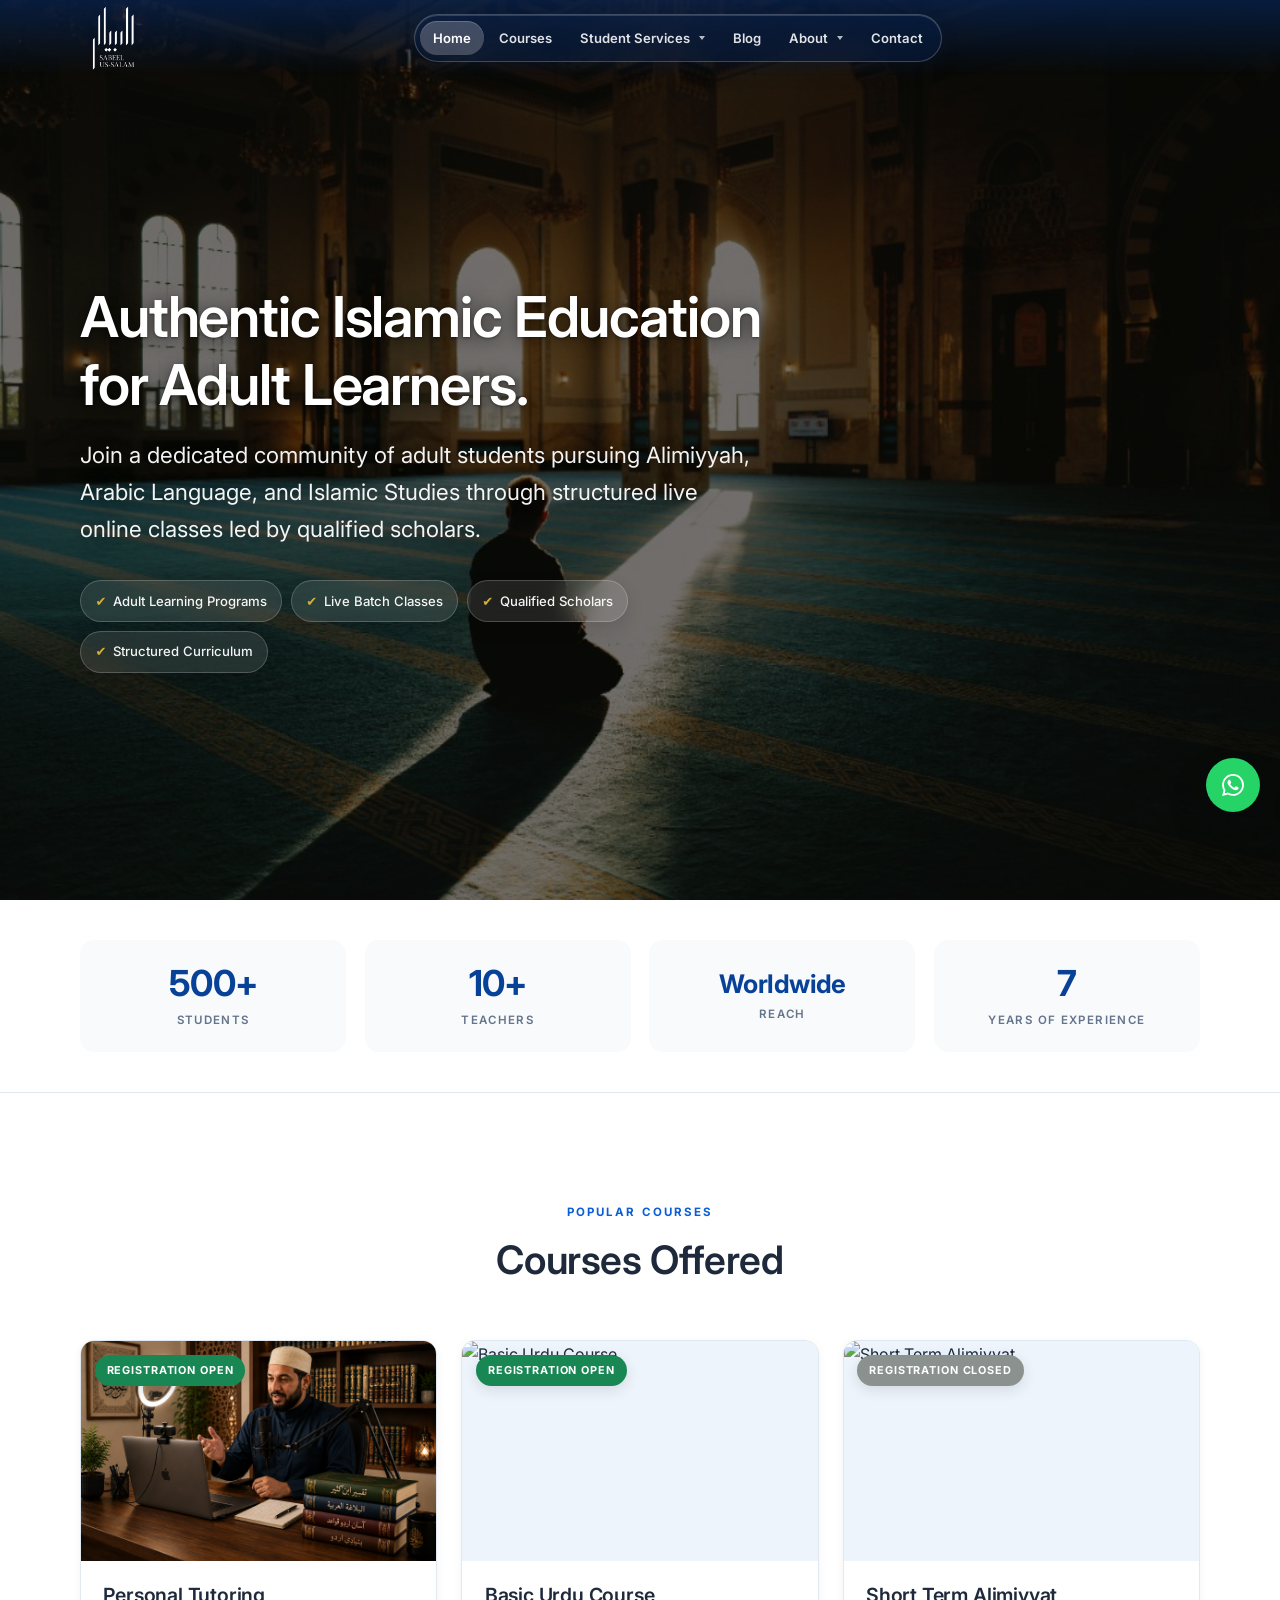
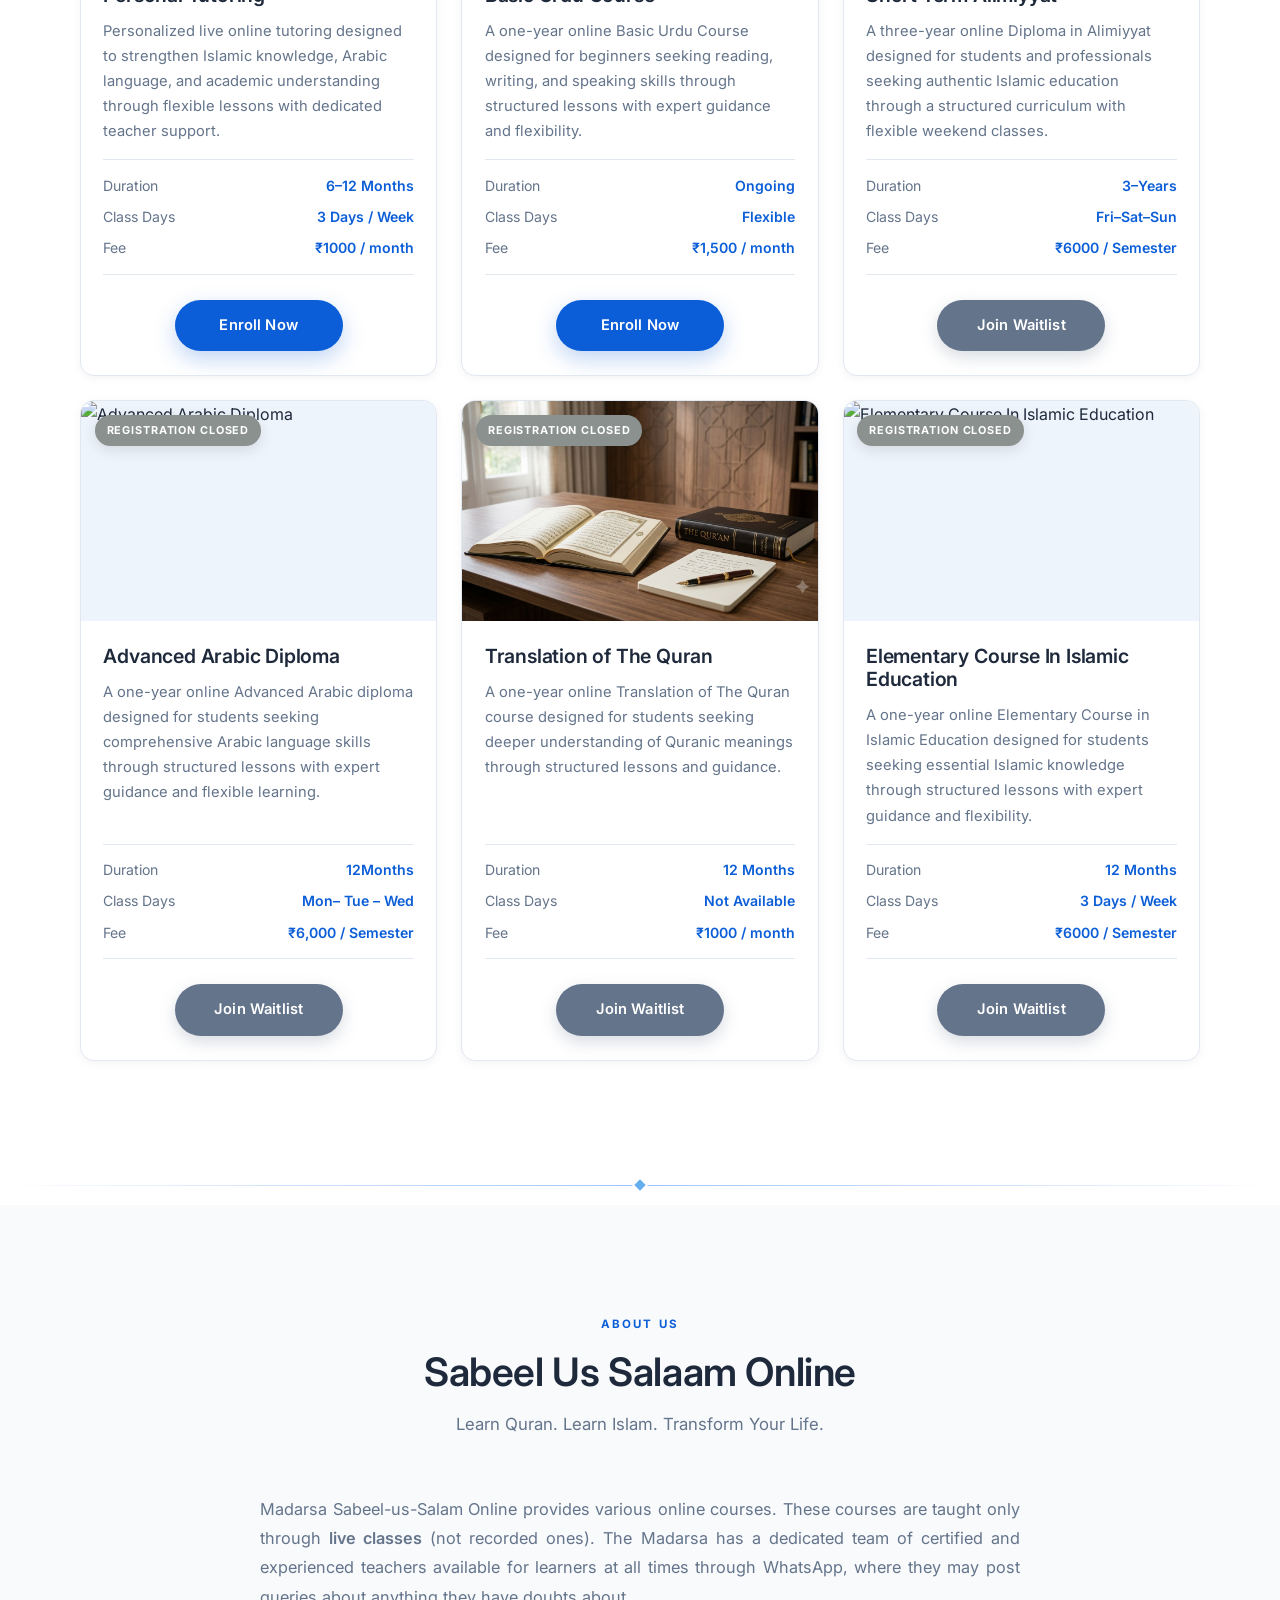
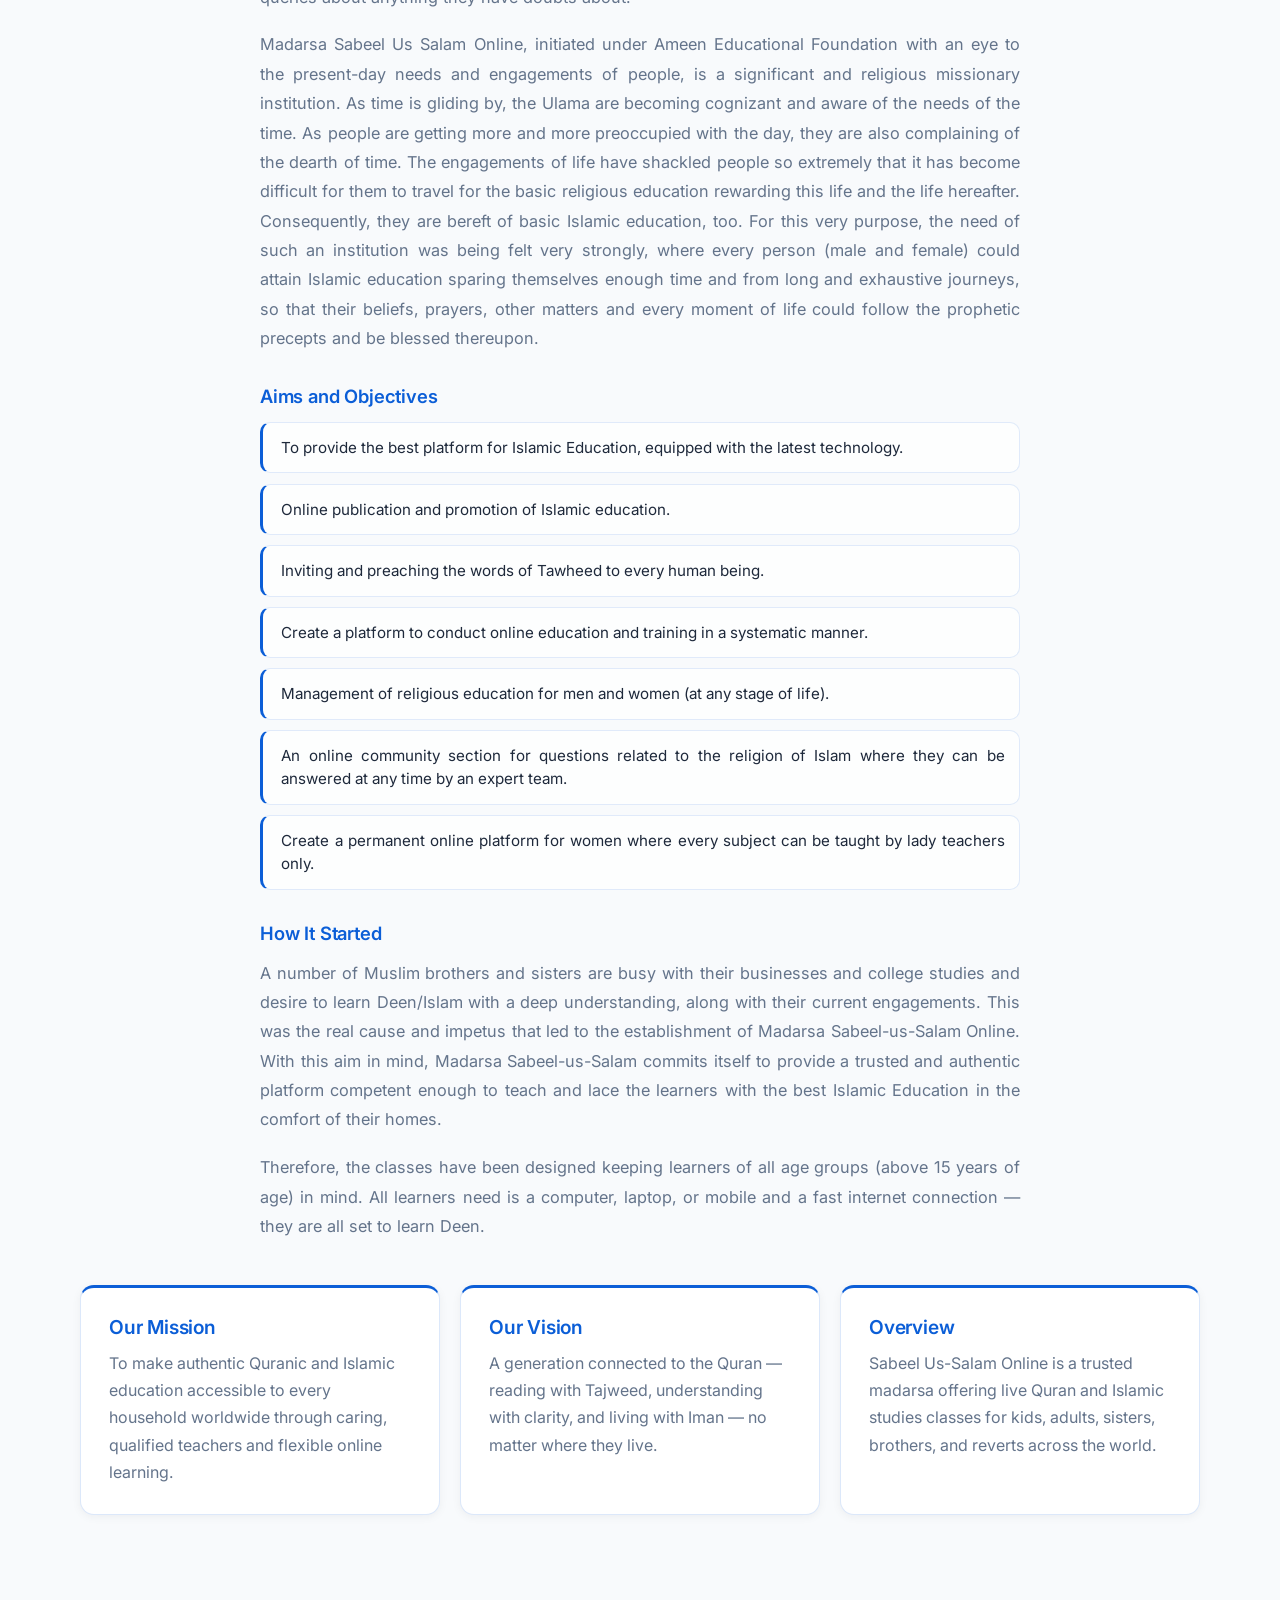
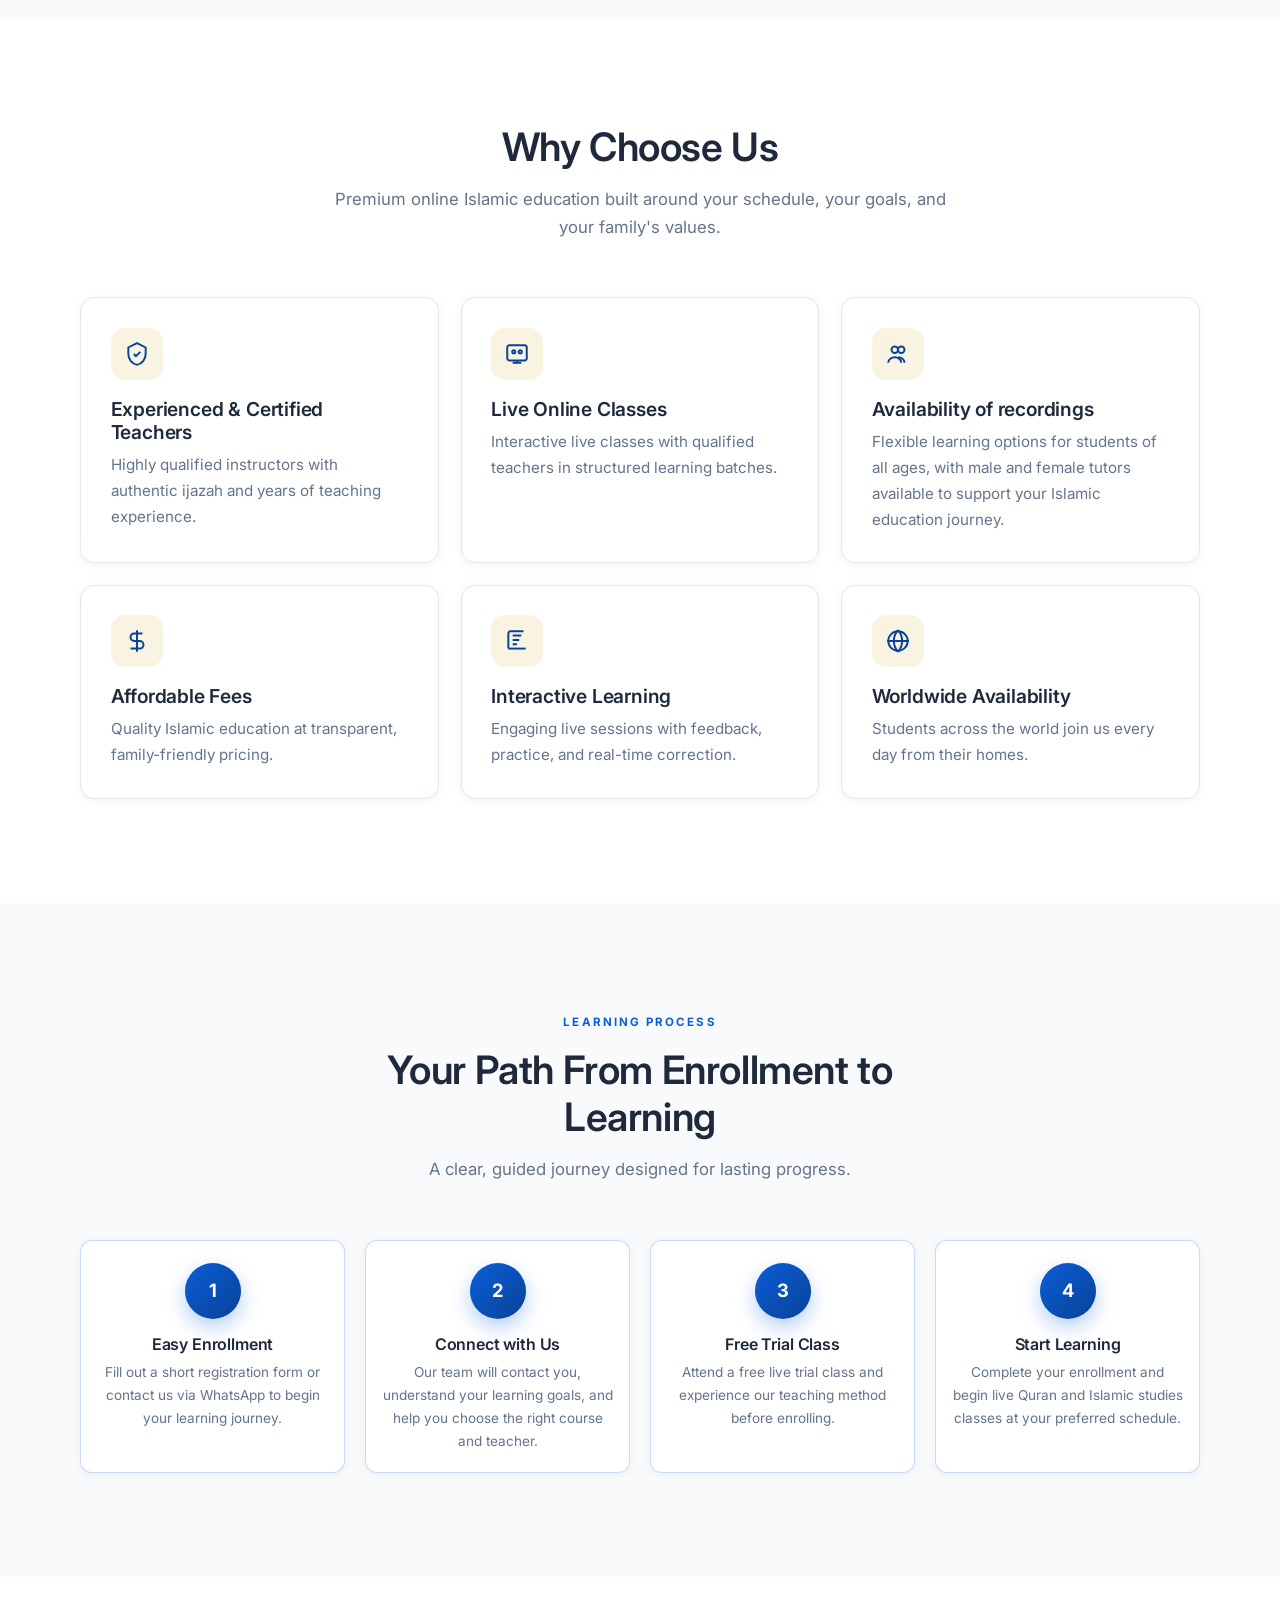
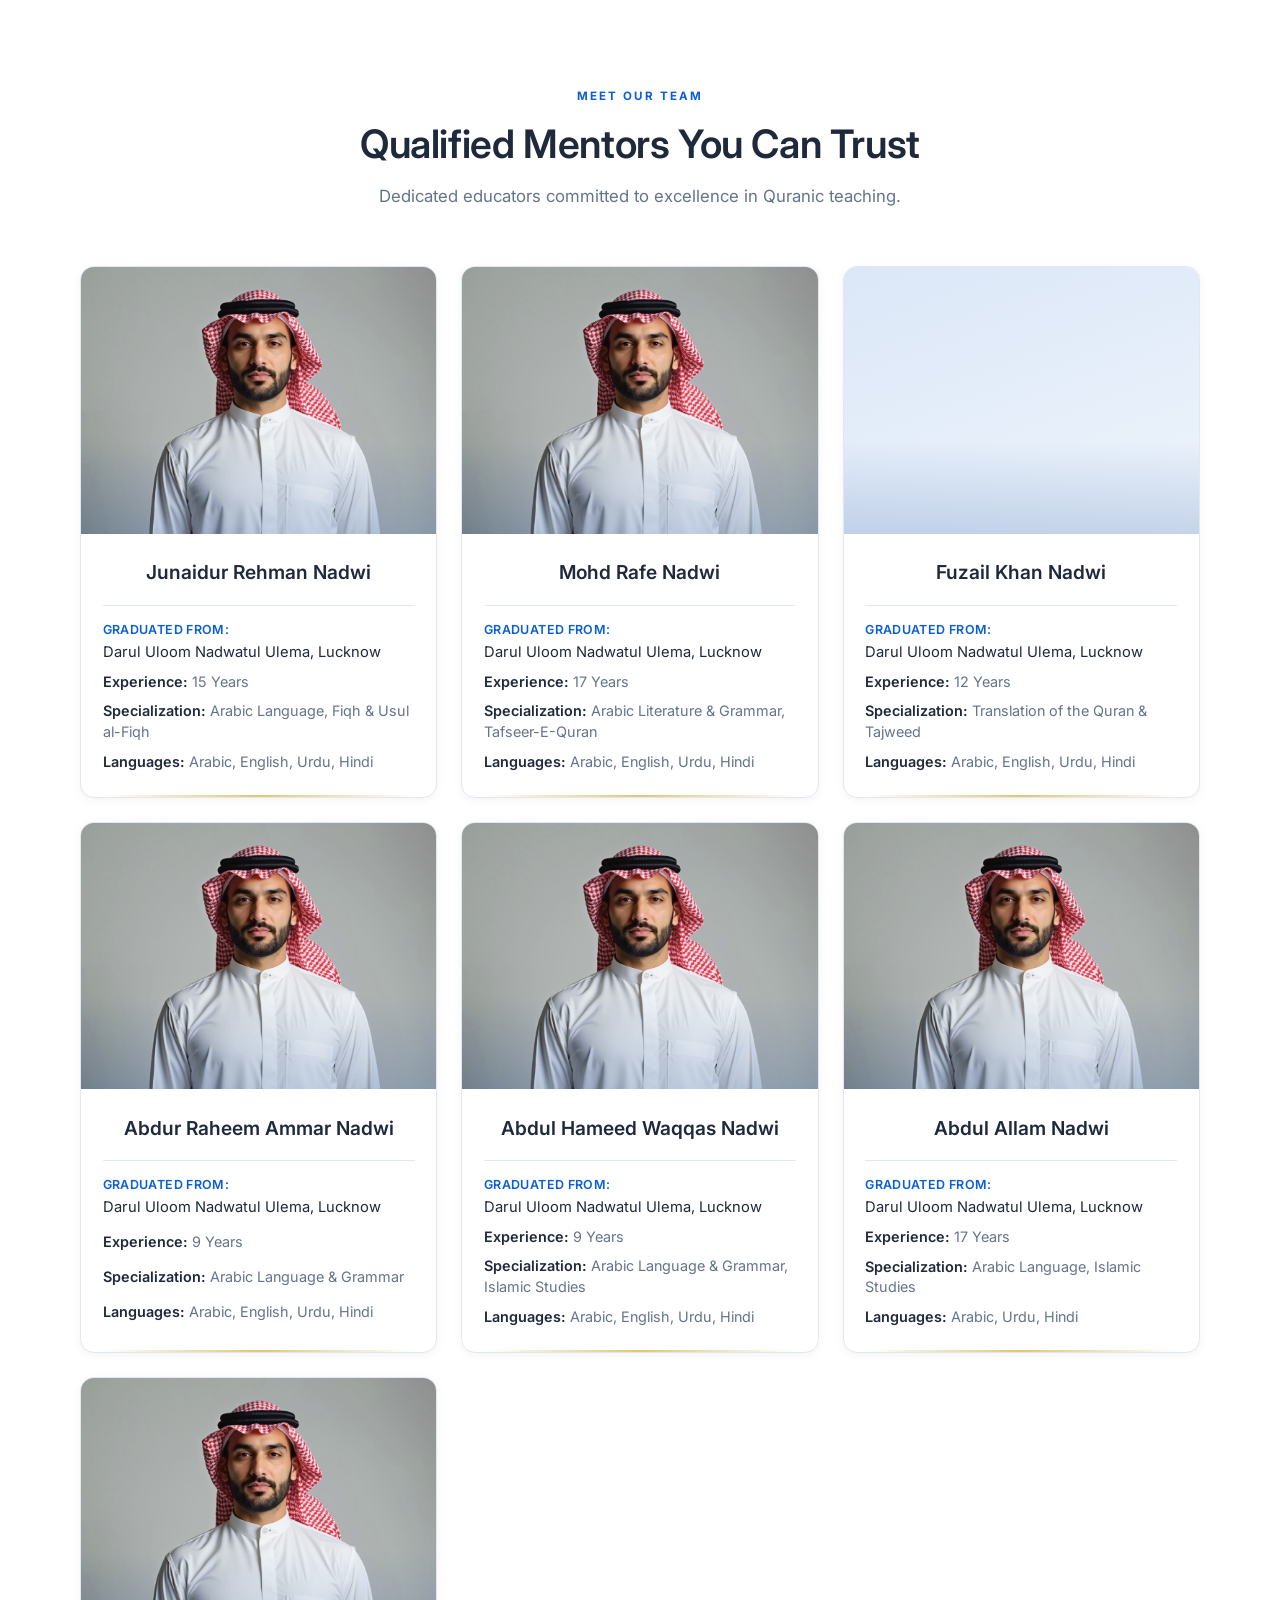
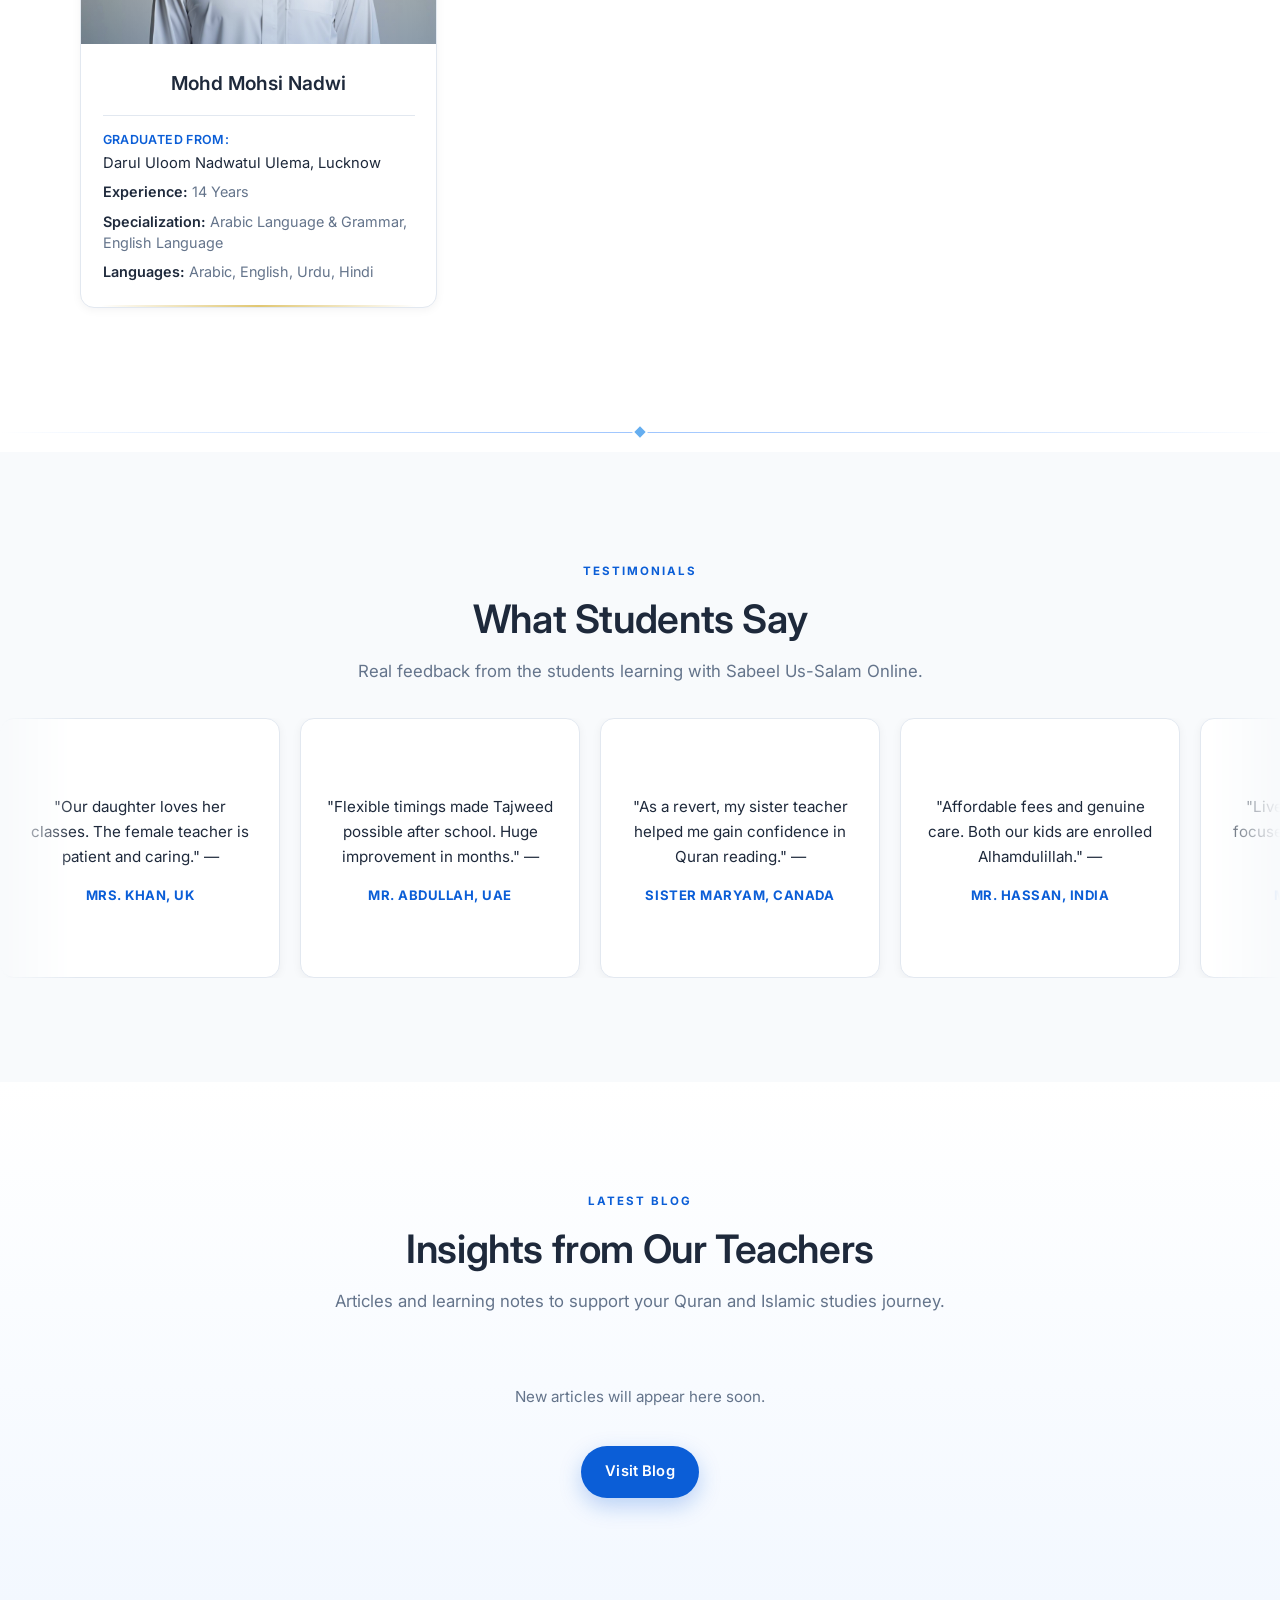
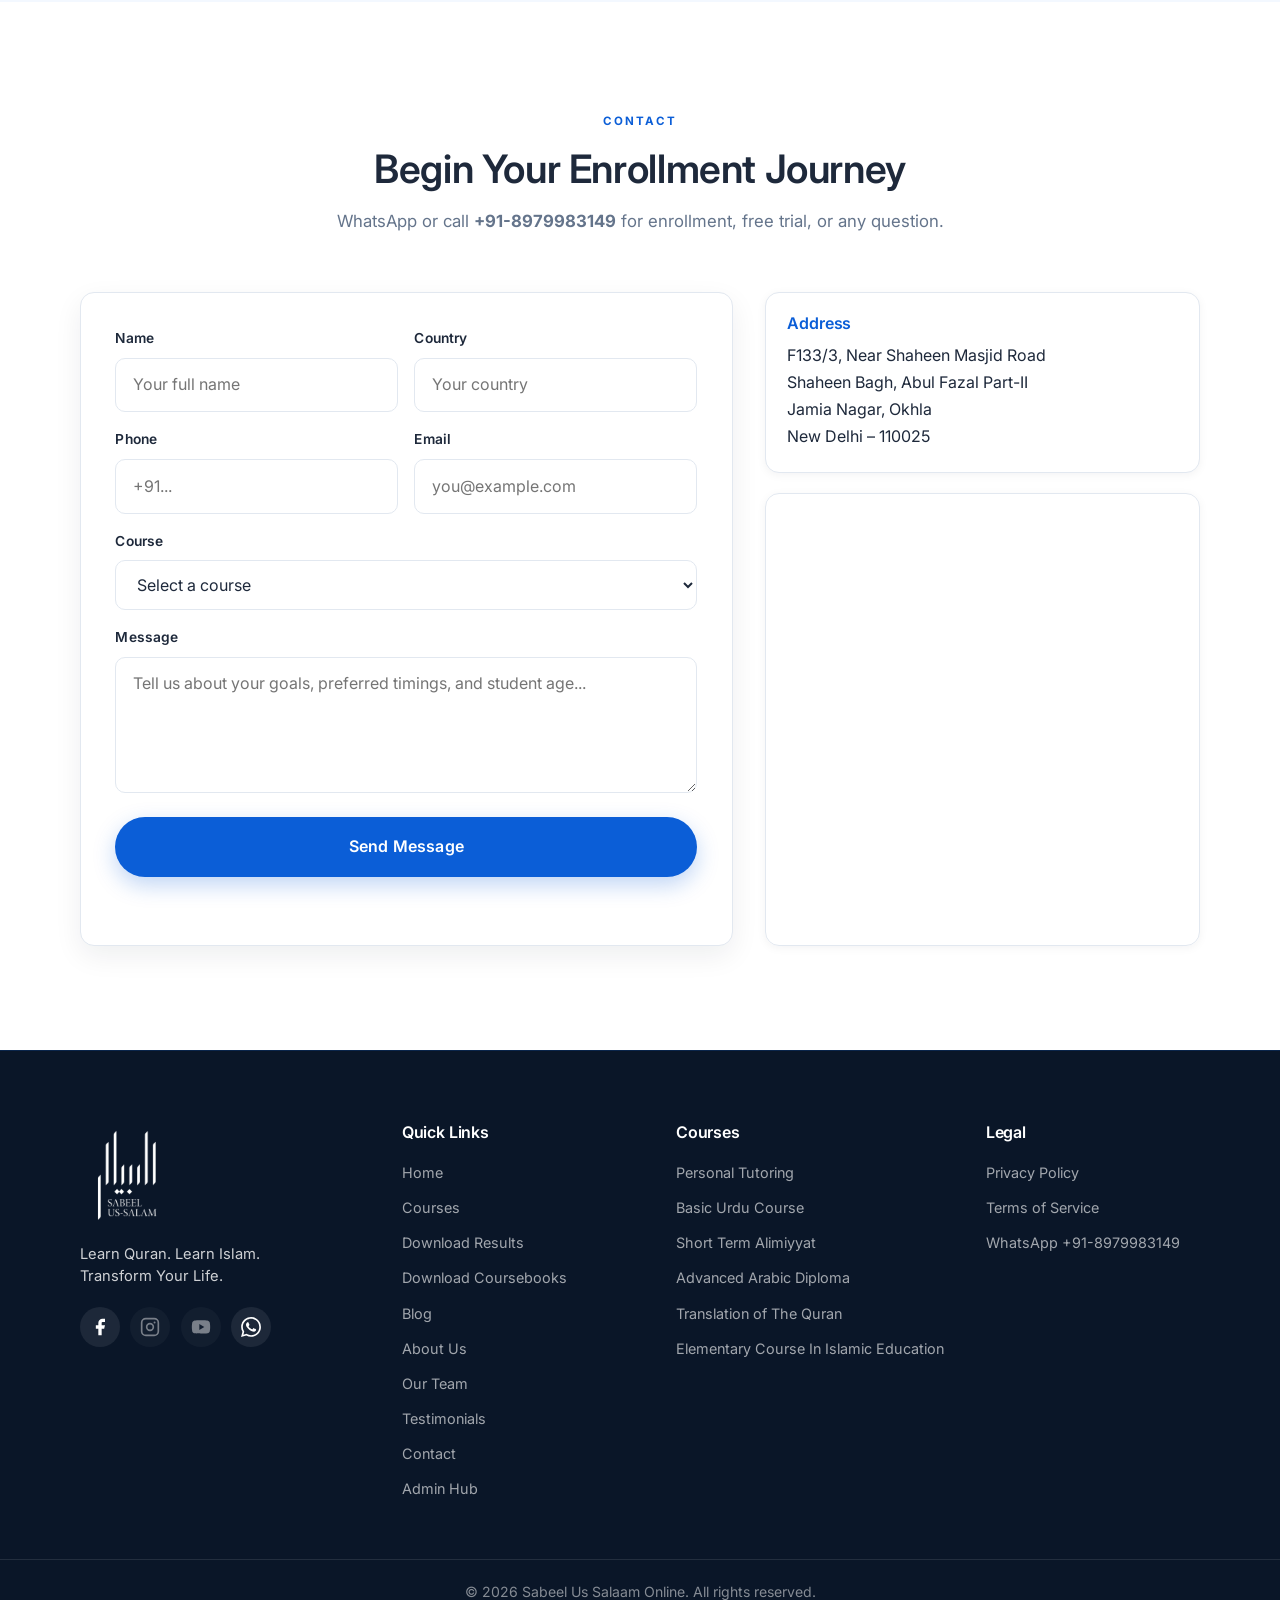
==== commit 36bcacd3: "Tighten latest blog cards and align footer Quick Links. Co-authored-by: Cursor <cursoragent@cursor.c" ====
--- a/index.html
+++ b/index.html
@@ -723,7 +723,7 @@
       </div>
       <div class="footer-quick-links">
         <h3>Quick Links</h3>
-        <ul class="footer-links footer-links-cols">
+        <ul class="footer-links">
           <li><a href="#home">Home</a></li>
           <li><a href="#courses">Courses</a></li>
           <li><a href="student-portal/public/">Download Results</a></li>
--- a/style.css
+++ b/style.css
@@ -1294,7 +1294,7 @@
 }
 .home-blog-media {
   display: block;
-  aspect-ratio: 16 / 9;
+  aspect-ratio: 2 / 1;
   overflow: hidden;
   background: #e8f1fc;
 }
@@ -1305,35 +1305,39 @@
   display: block;
 }
 .home-blog-body {
-  padding: 1.15rem 1.25rem 1.35rem;
+  padding: 0.85rem 1.1rem 1rem;
   display: flex;
   flex-direction: column;
-  gap: 0.55rem;
+  gap: 0.4rem;
   flex: 1;
 }
 .home-blog-meta,
 .home-blog-author {
   margin: 0;
-  font-size: 0.82rem;
+  font-size: 0.78rem;
   color: var(--text-muted);
 }
 .home-blog-body h3 {
   margin: 0;
-  font-size: 1.15rem;
-  line-height: 1.35;
+  font-size: 1.05rem;
+  line-height: 1.3;
   color: var(--primary-dark);
 }
 .home-blog-body h3 a:hover { color: var(--primary); }
 .home-blog-excerpt {
   margin: 0;
   color: var(--text-muted);
-  font-size: 0.95rem;
-  line-height: 1.55;
-  flex: 1;
+  font-size: 0.88rem;
+  line-height: 1.45;
+  display: -webkit-box;
+  -webkit-box-orient: vertical;
+  -webkit-line-clamp: 2;
+  line-clamp: 2;
+  overflow: hidden;
 }
 .home-blog-body .btn {
   align-self: flex-start;
-  margin-top: 0.25rem;
+  margin-top: 0.1rem;
   border-color: var(--primary);
   color: var(--primary);
   background: #fff;
@@ -2245,7 +2249,7 @@
 
 .footer-grid {
   display: grid;
-  grid-template-columns: 1.2fr 1.55fr 1fr 0.9fr;
+  grid-template-columns: 1.2fr 1fr 1.15fr 0.9fr;
   gap: 2rem 2.25rem;
   padding-bottom: 3rem;
   align-items: start;
@@ -2253,17 +2257,6 @@
 
 .footer-grid > div {
   min-width: 0;
-}
-
-.footer-links-cols {
-  display: grid;
-  grid-template-columns: repeat(2, minmax(0, 1fr));
-  column-gap: 1.25rem;
-  row-gap: 0;
-}
-
-.footer-links-cols li {
-  margin-bottom: 0.5rem;
 }
 
 .footer-brand {
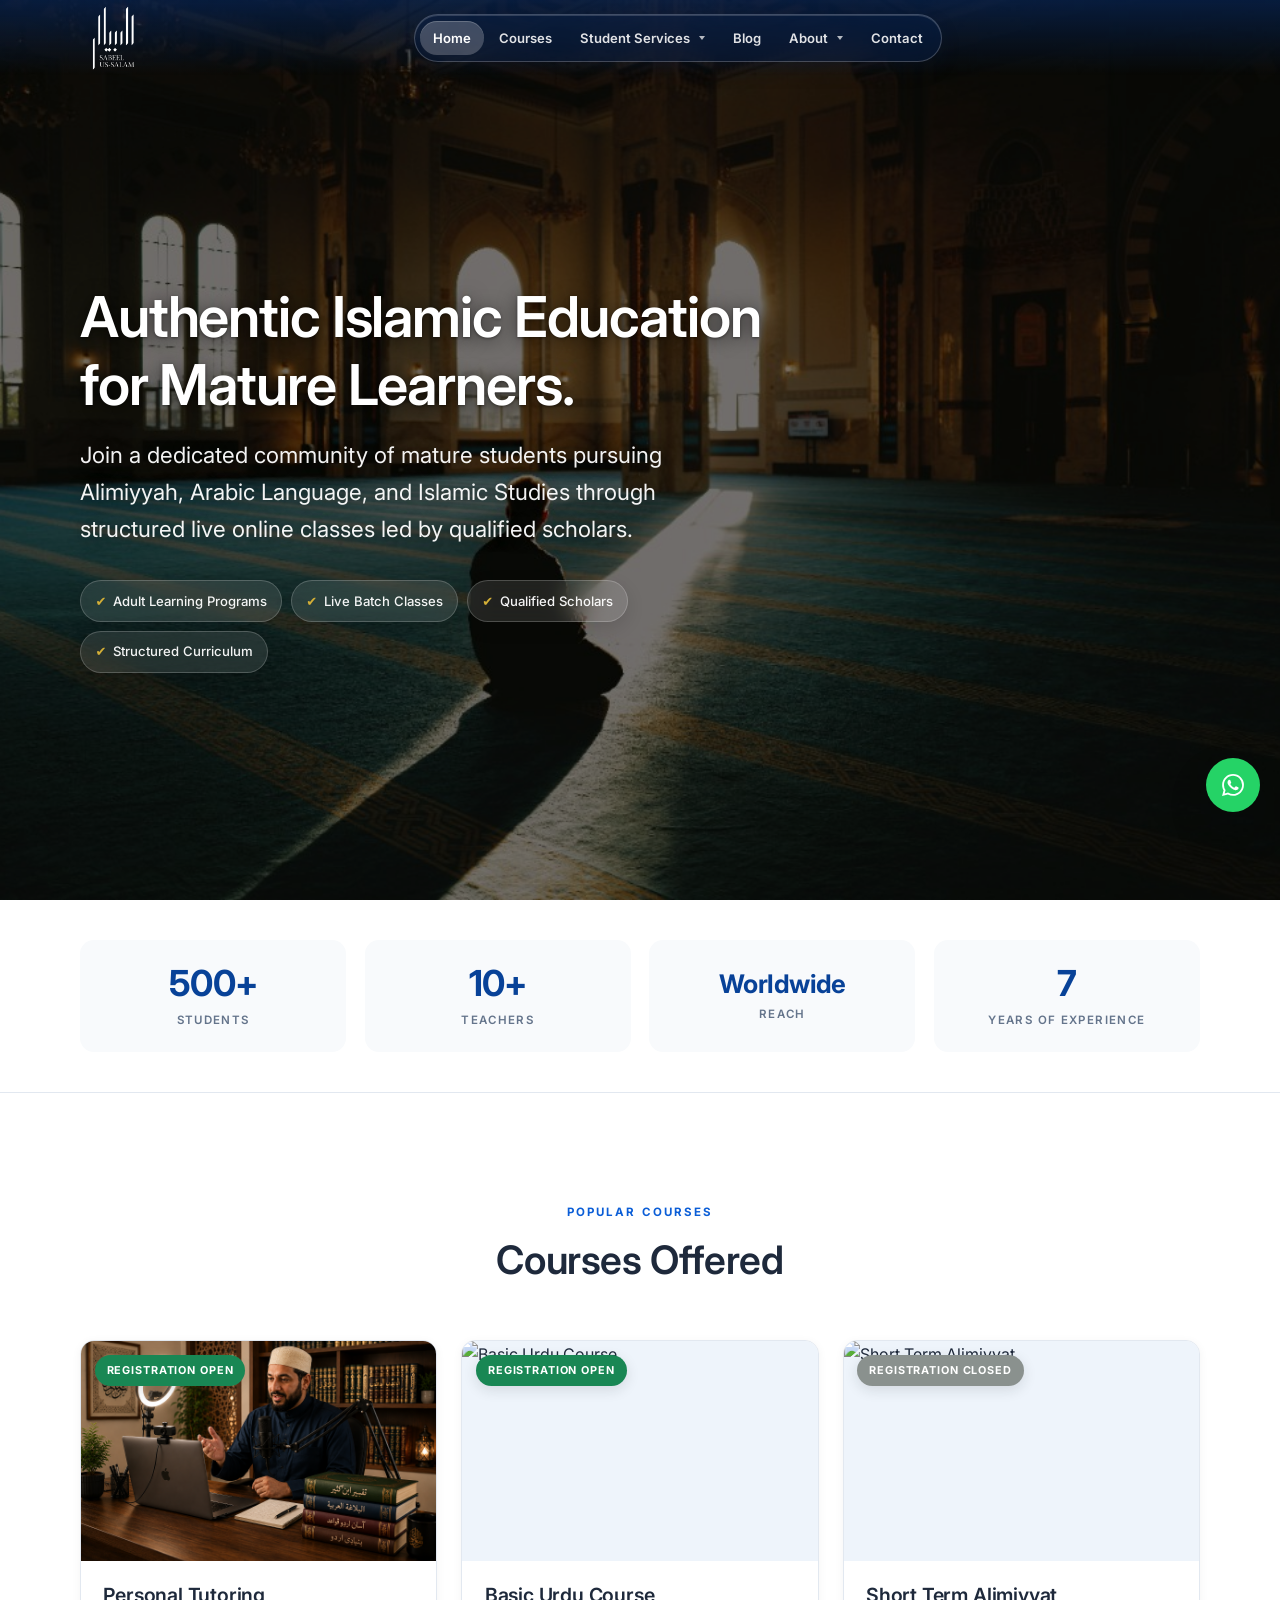
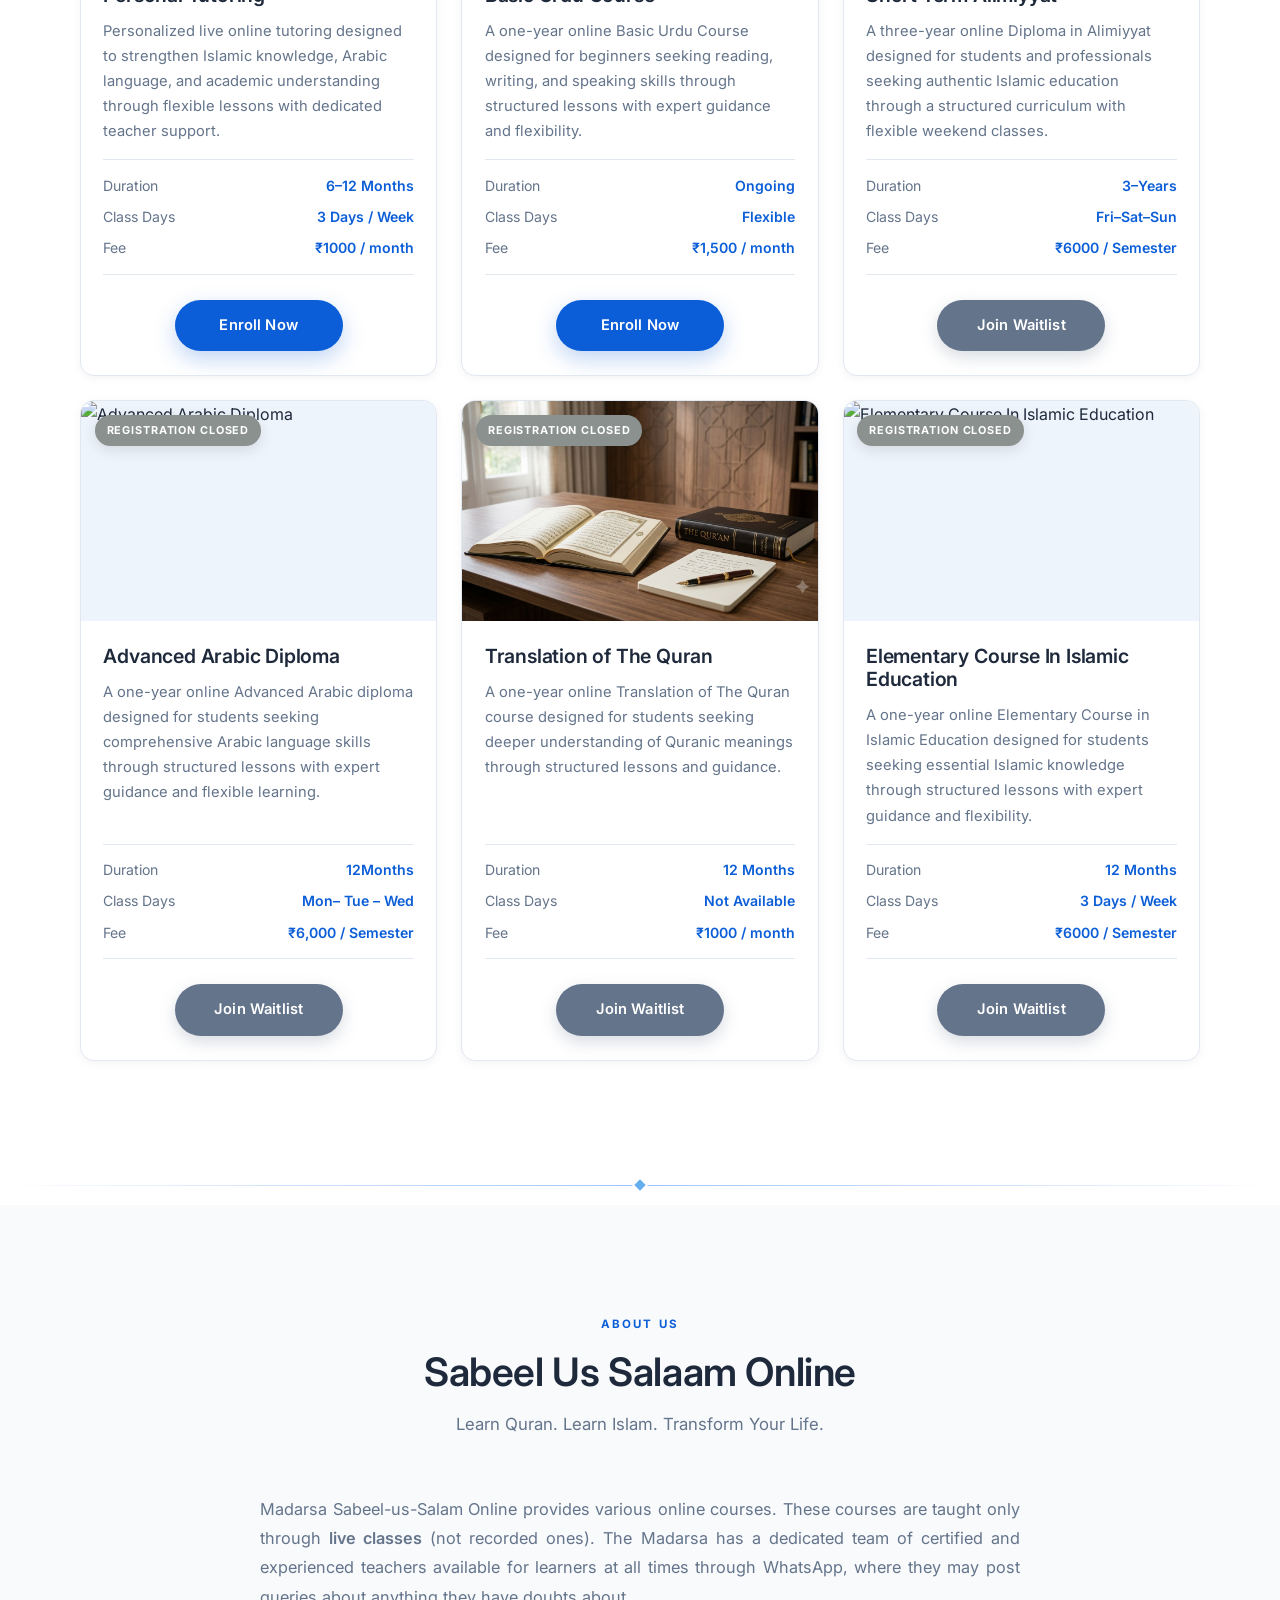
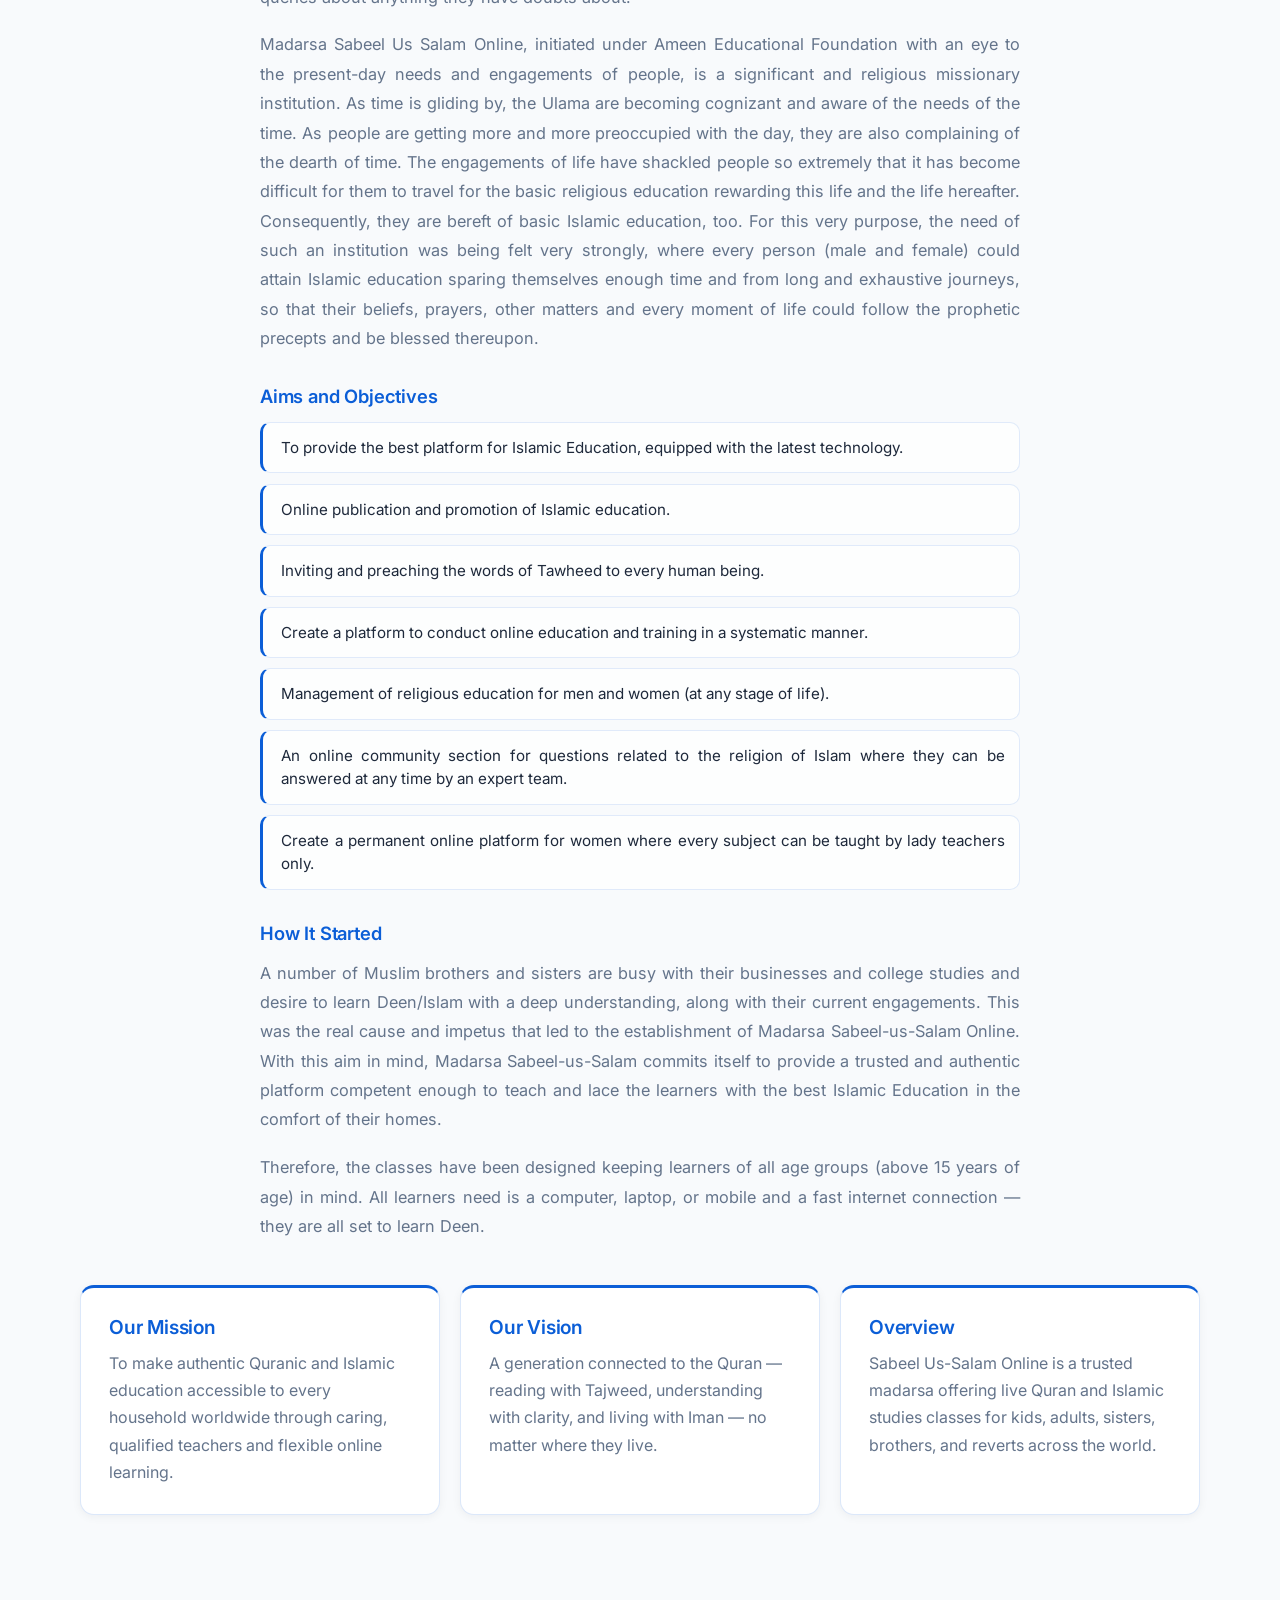
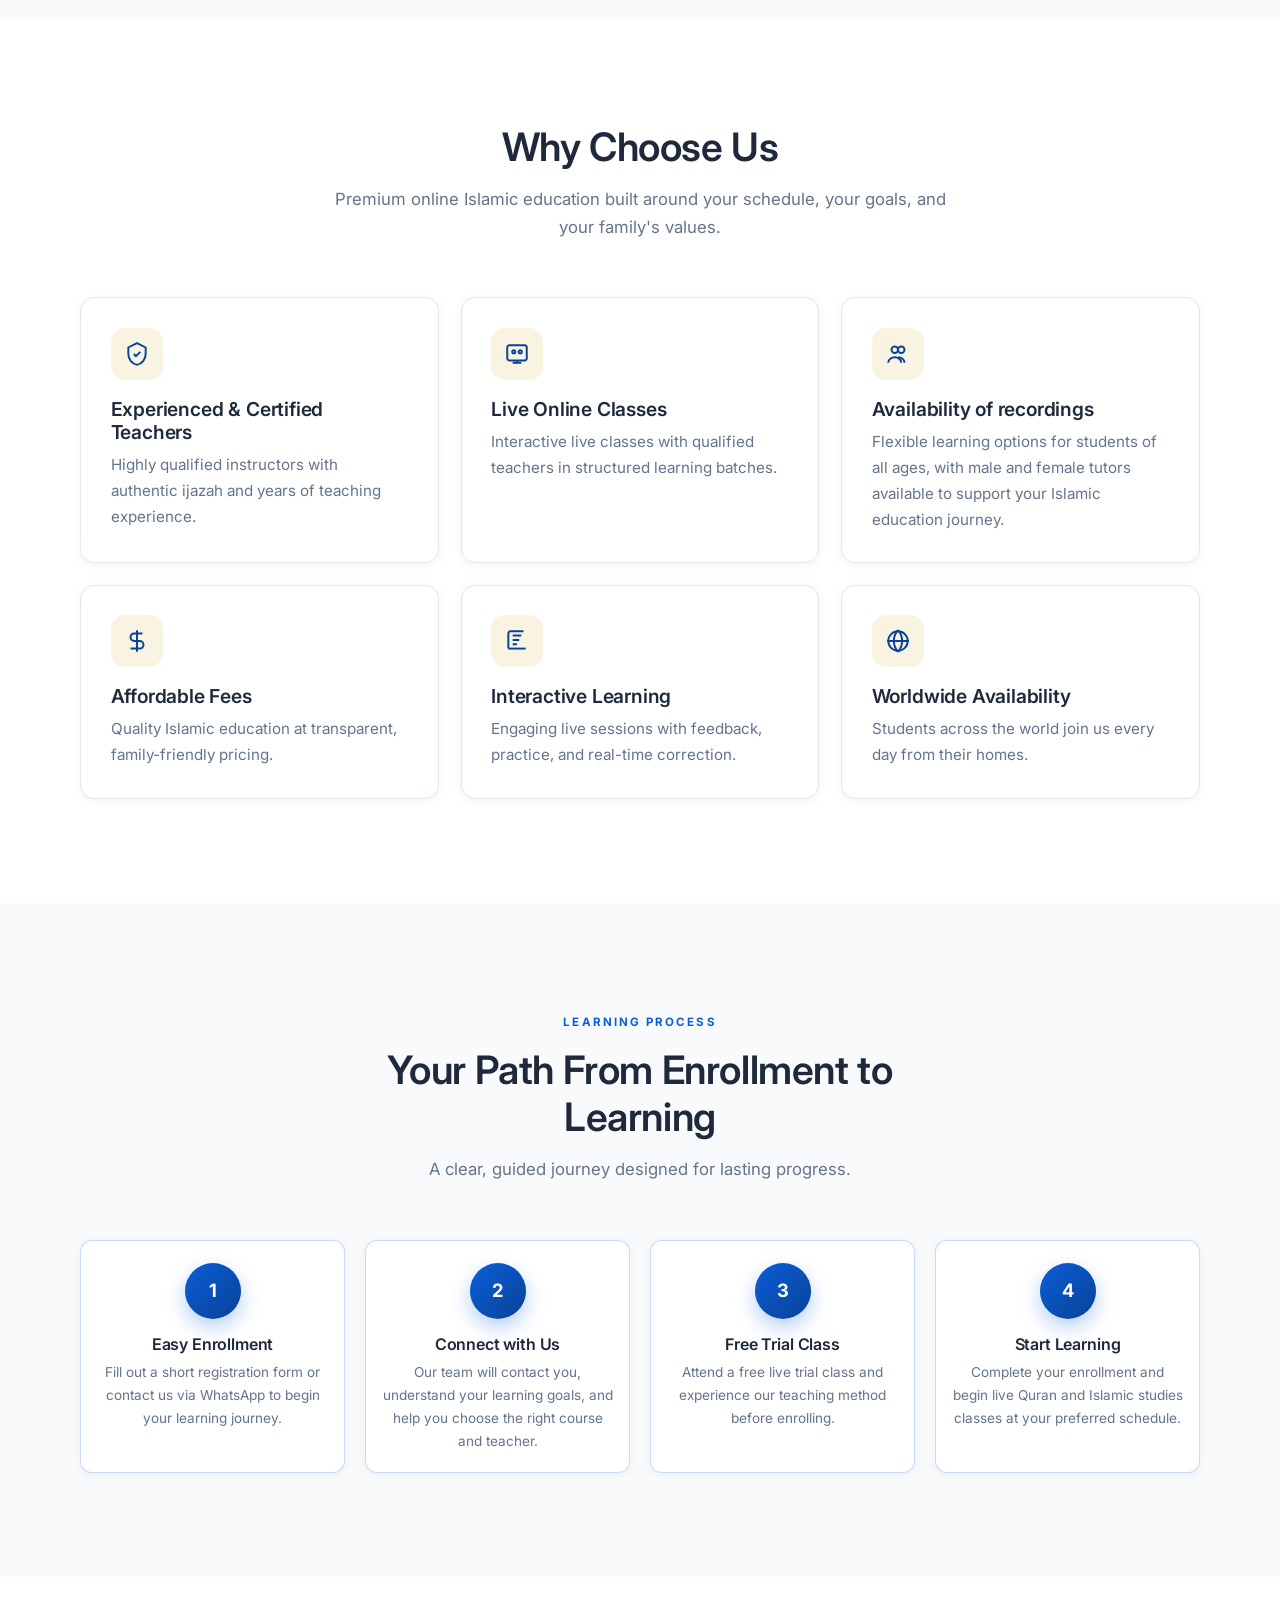
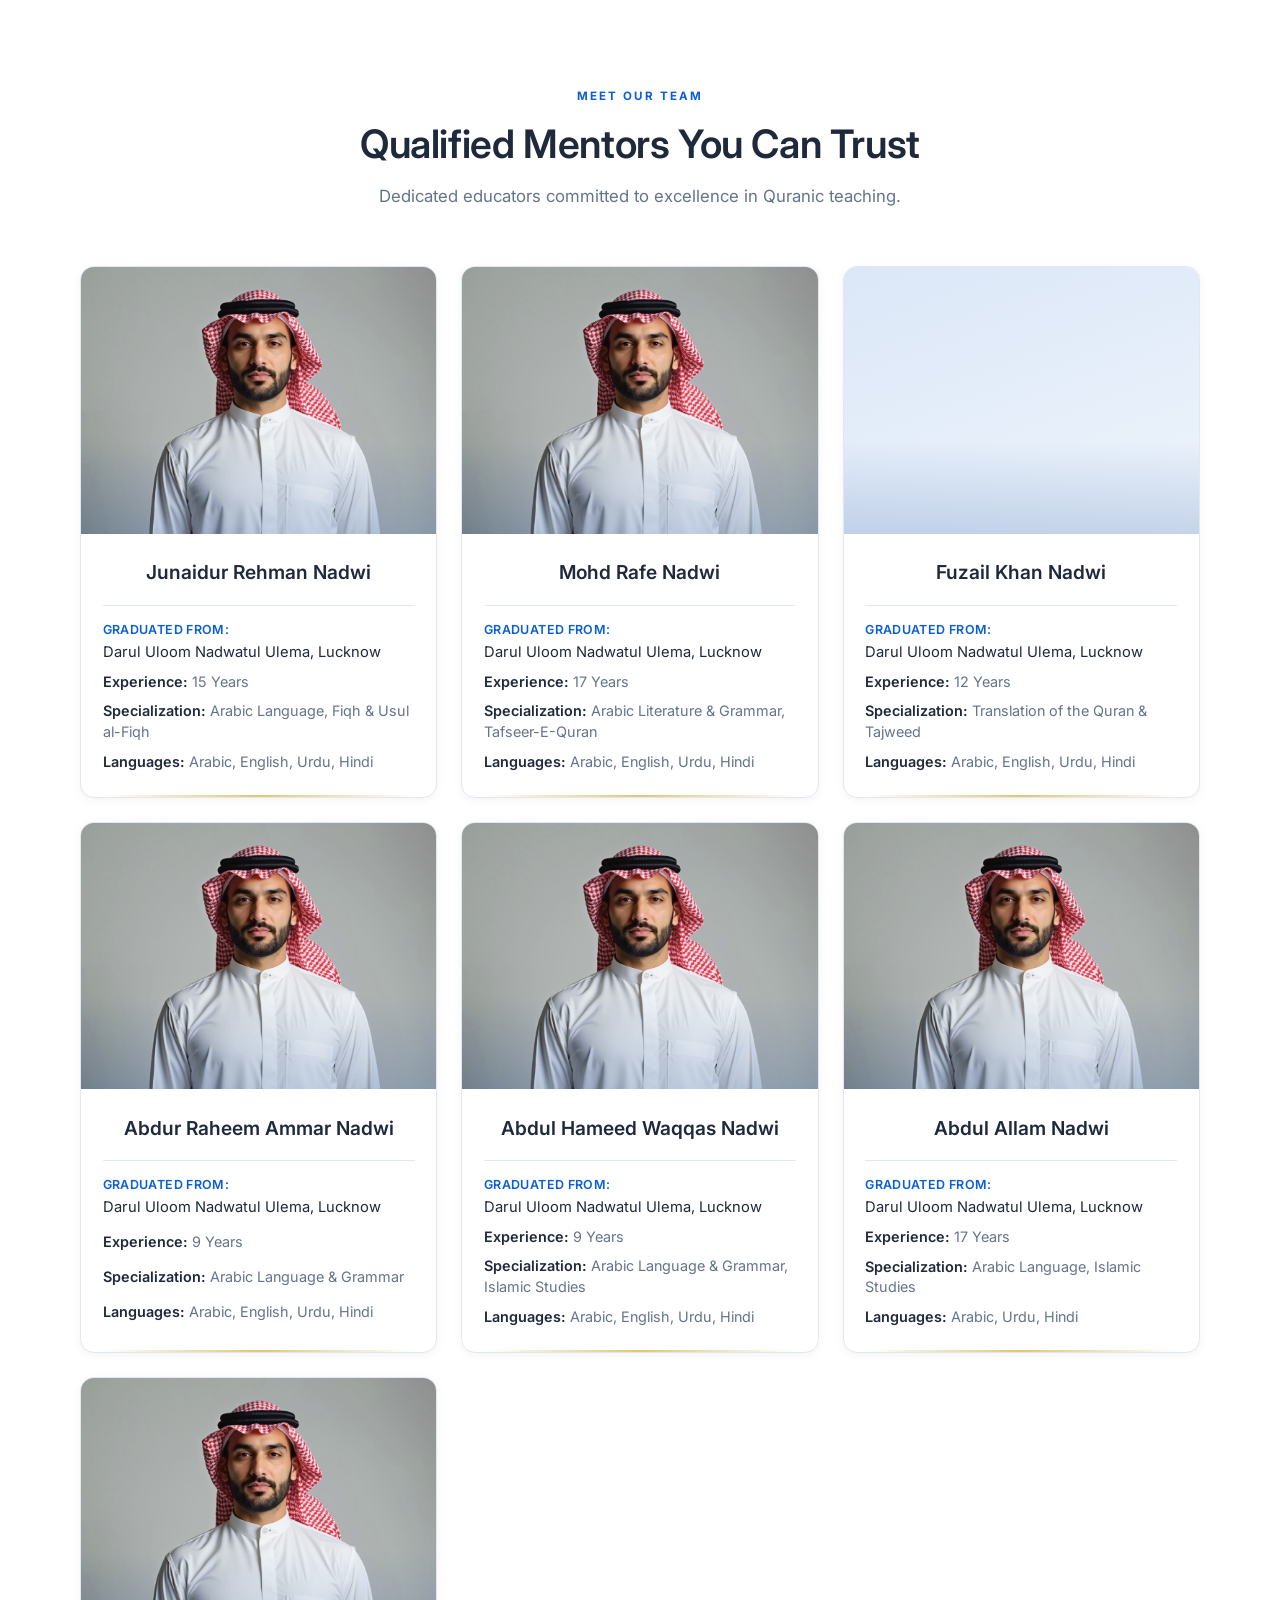
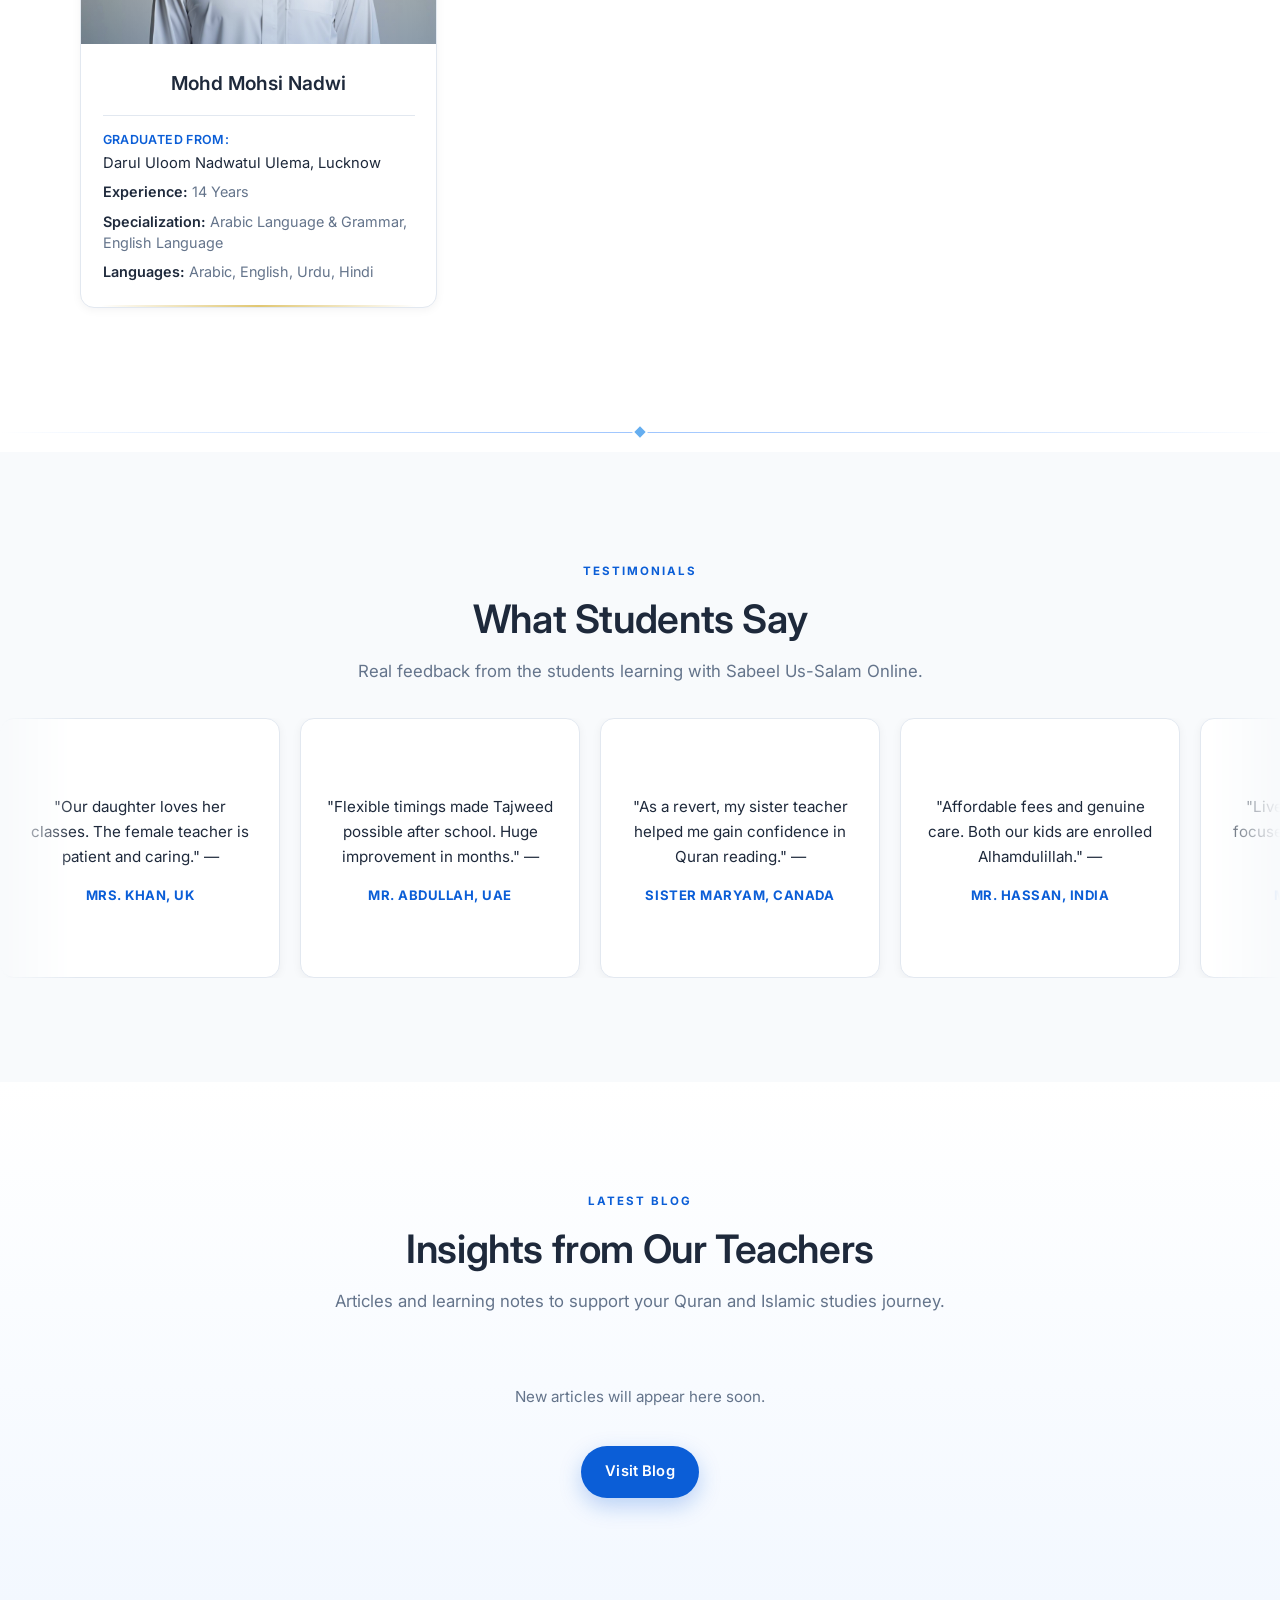
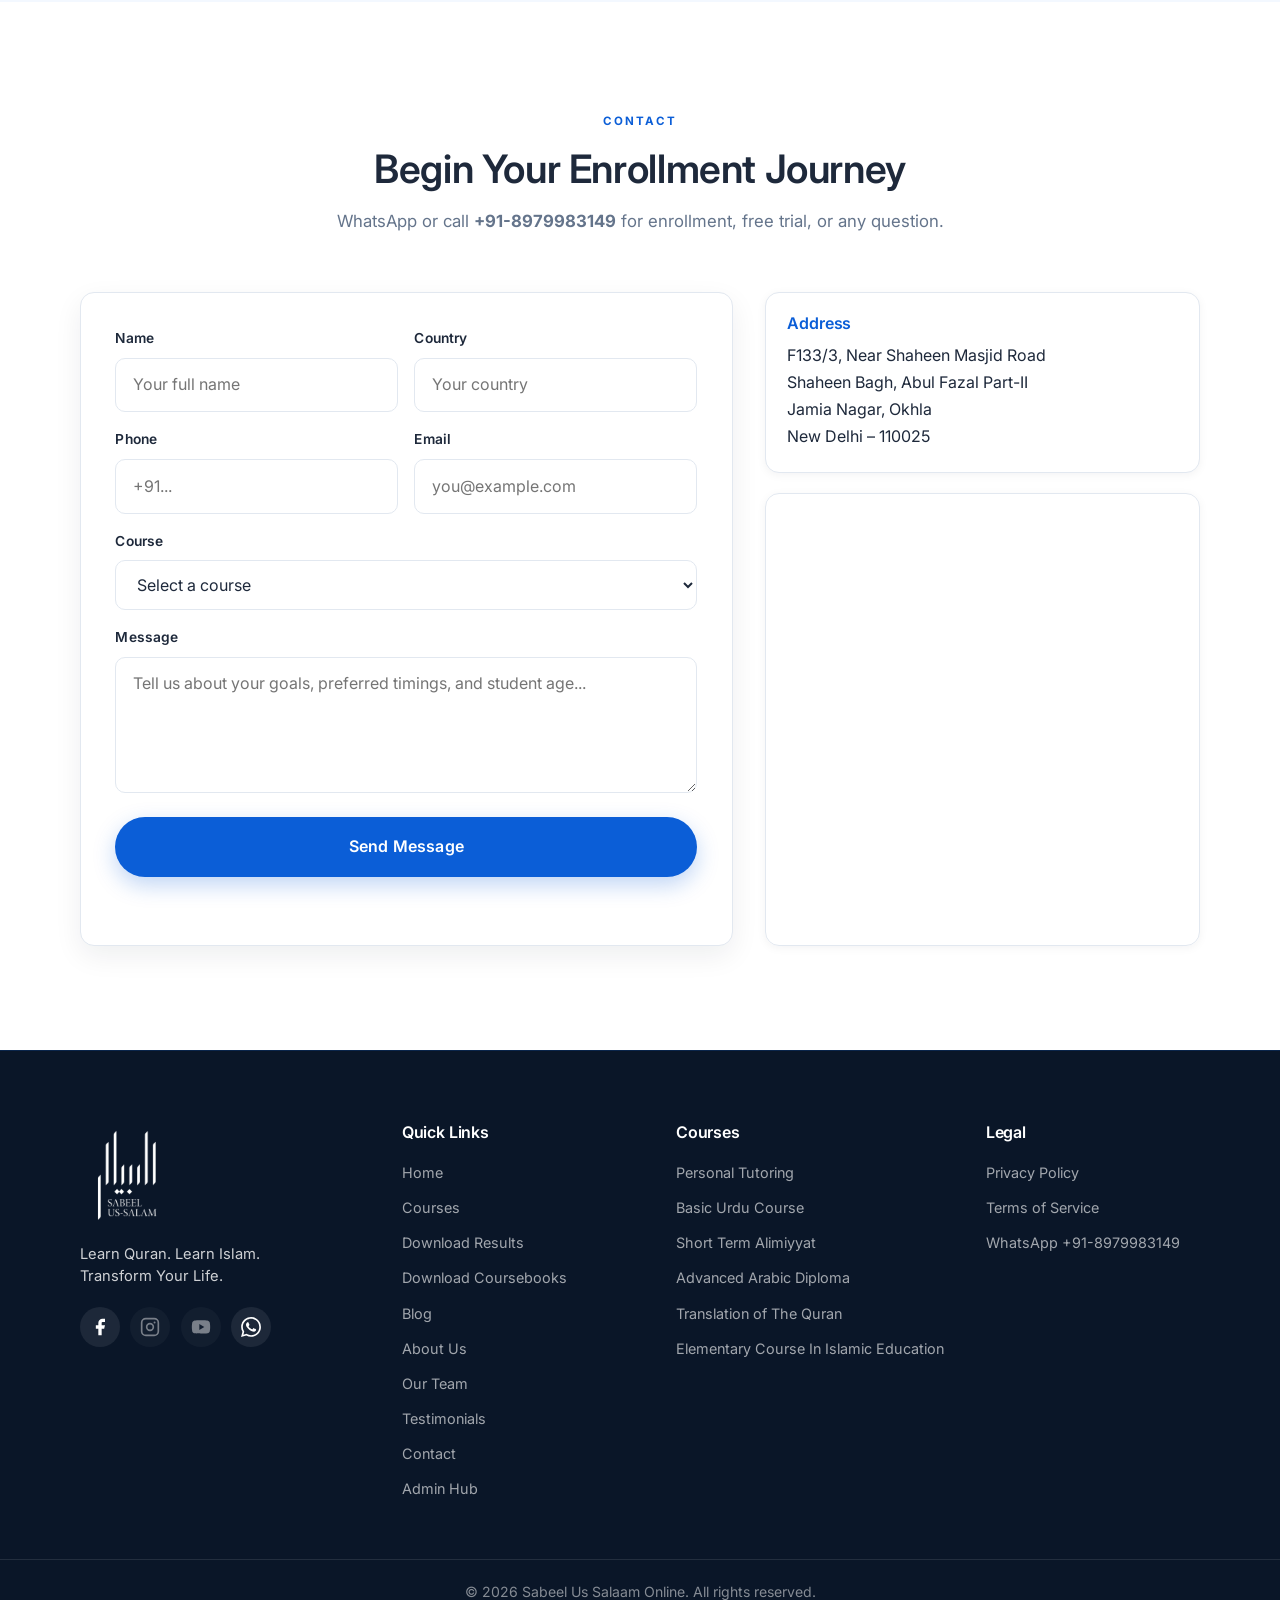
==== commit 4e846f64: "Update homepage hero copy to Mature Learners. Co-authored-by: Cursor <cursoragent@cursor.com>" ====
--- a/index.html
+++ b/index.html
@@ -100,7 +100,8 @@
       <li><a href="#home" class="nav-link active">Home</a></li>
       <li><a href="#courses" class="nav-link">Courses</a></li>
       <li class="has-sub">
-        <a href="student-portal/public/" class="nav-link nav-parent" aria-haspopup="true" aria-expanded="false">Student Services</a>
+        <a href="student-portal/public/" class="nav-link nav-parent" aria-haspopup="true" aria-expanded="false">Student
+          Services</a>
         <ul class="nav-sub" aria-label="Student Services submenu">
           <li><a href="student-portal/public/" class="nav-link">Download Results</a></li>
           <li><a href="library/" class="nav-link">Download Coursebooks</a></li>
@@ -124,12 +125,13 @@
     <!-- Hero -->
     <section class="hero" id="home">
       <div class="hero-bg" aria-hidden="true">
-        <img src="assets/hero-mosque.png" alt="" class="hero-img" width="1024" height="683" loading="eager" decoding="async">
+        <img src="assets/hero-mosque.png" alt="" class="hero-img" width="1024" height="683" loading="eager"
+          decoding="async">
         <div class="hero-overlay"></div>
       </div>
       <div class="container hero-content">
-        <h1 class="reveal">Authentic Islamic Education for Adult Learners.</h1>
-        <p class="hero-sub reveal delay-2">Join a dedicated community of adult students pursuing Alimiyyah, Arabic
+        <h1 class="reveal">Authentic Islamic Education for Mature Learners.</h1>
+        <p class="hero-sub reveal delay-2">Join a dedicated community of mature students pursuing Alimiyyah, Arabic
           Language, and Islamic Studies through structured live online classes led by qualified scholars.</p>
         <!--div class="hero-ctas reveal delay-3">
           <a href="https://wa.me/918979983149?text=Assalamu%20Alaikum%2C%20I%20want%20to%20enroll%20at%20Sabeel%20Us-Salam%20Online." class="btn btn-primary btn-lg" target="_blank" rel="noopener noreferrer">Enroll Now</a>
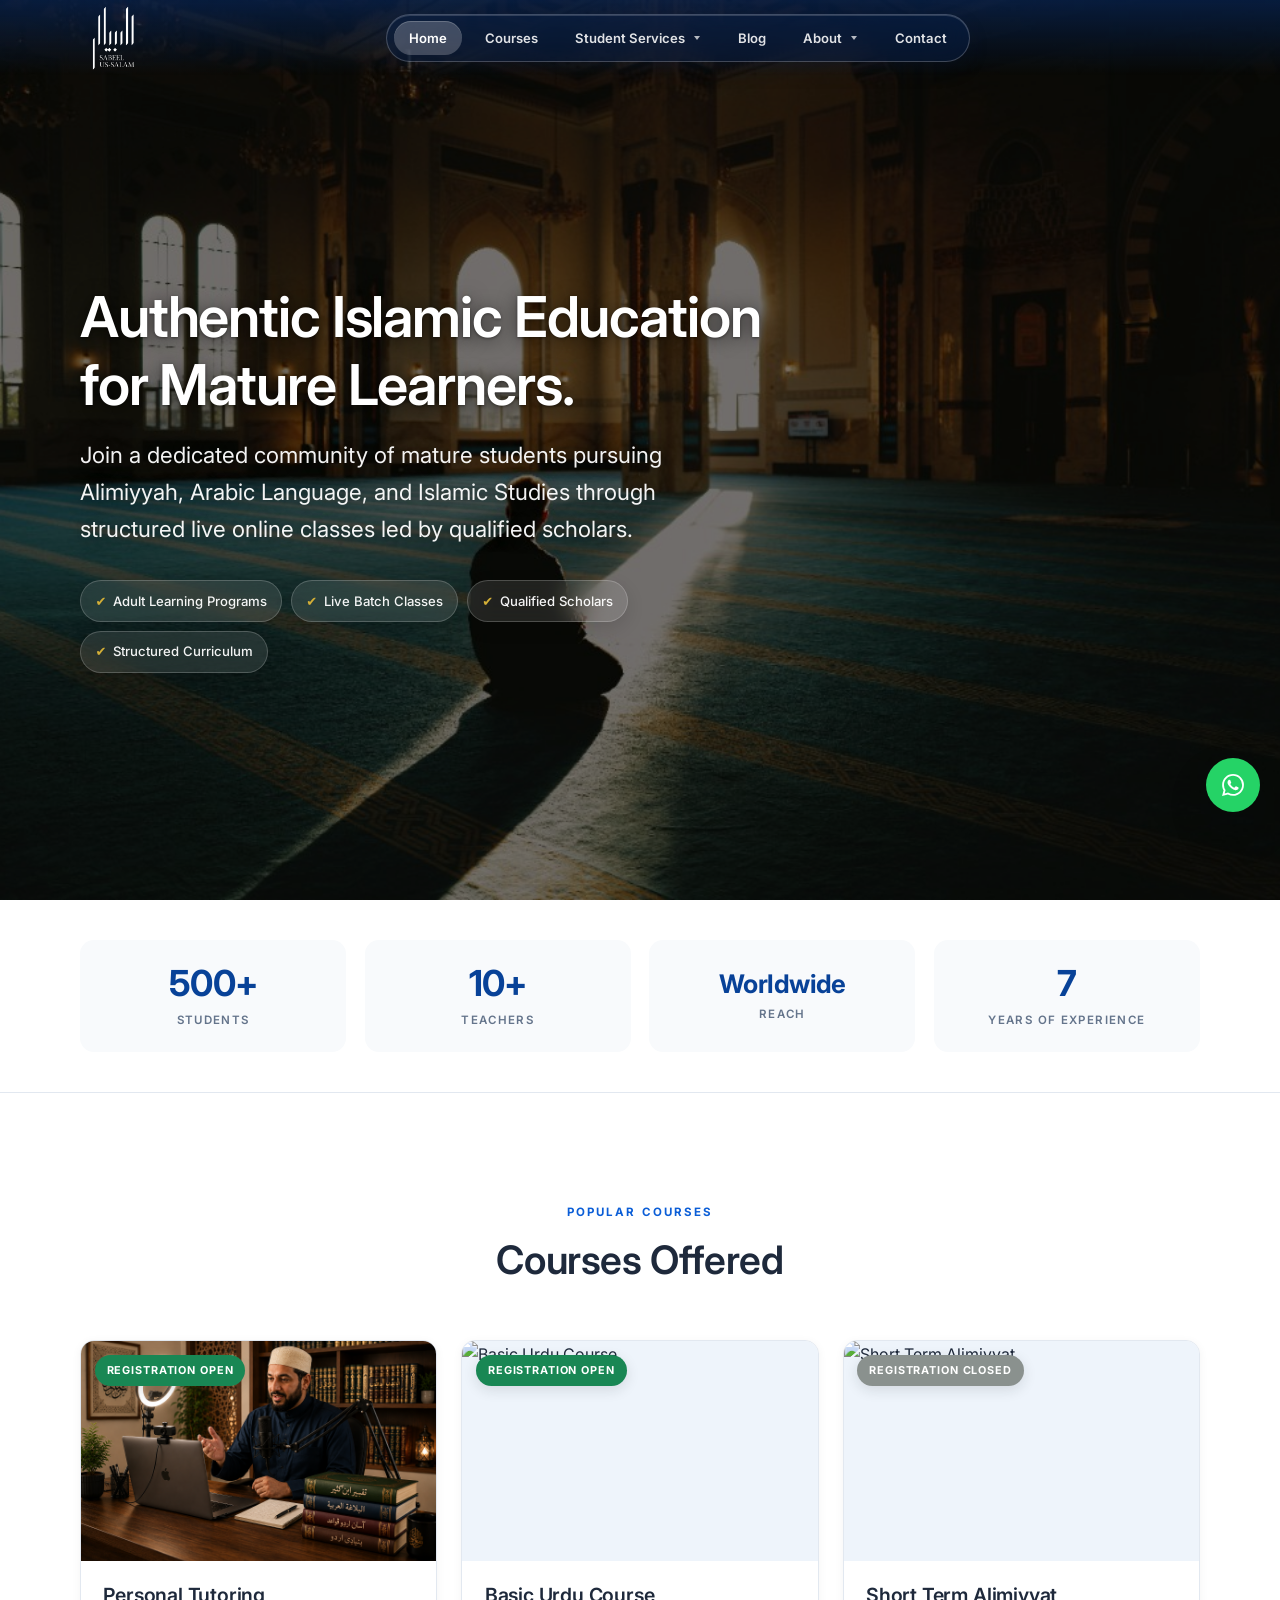
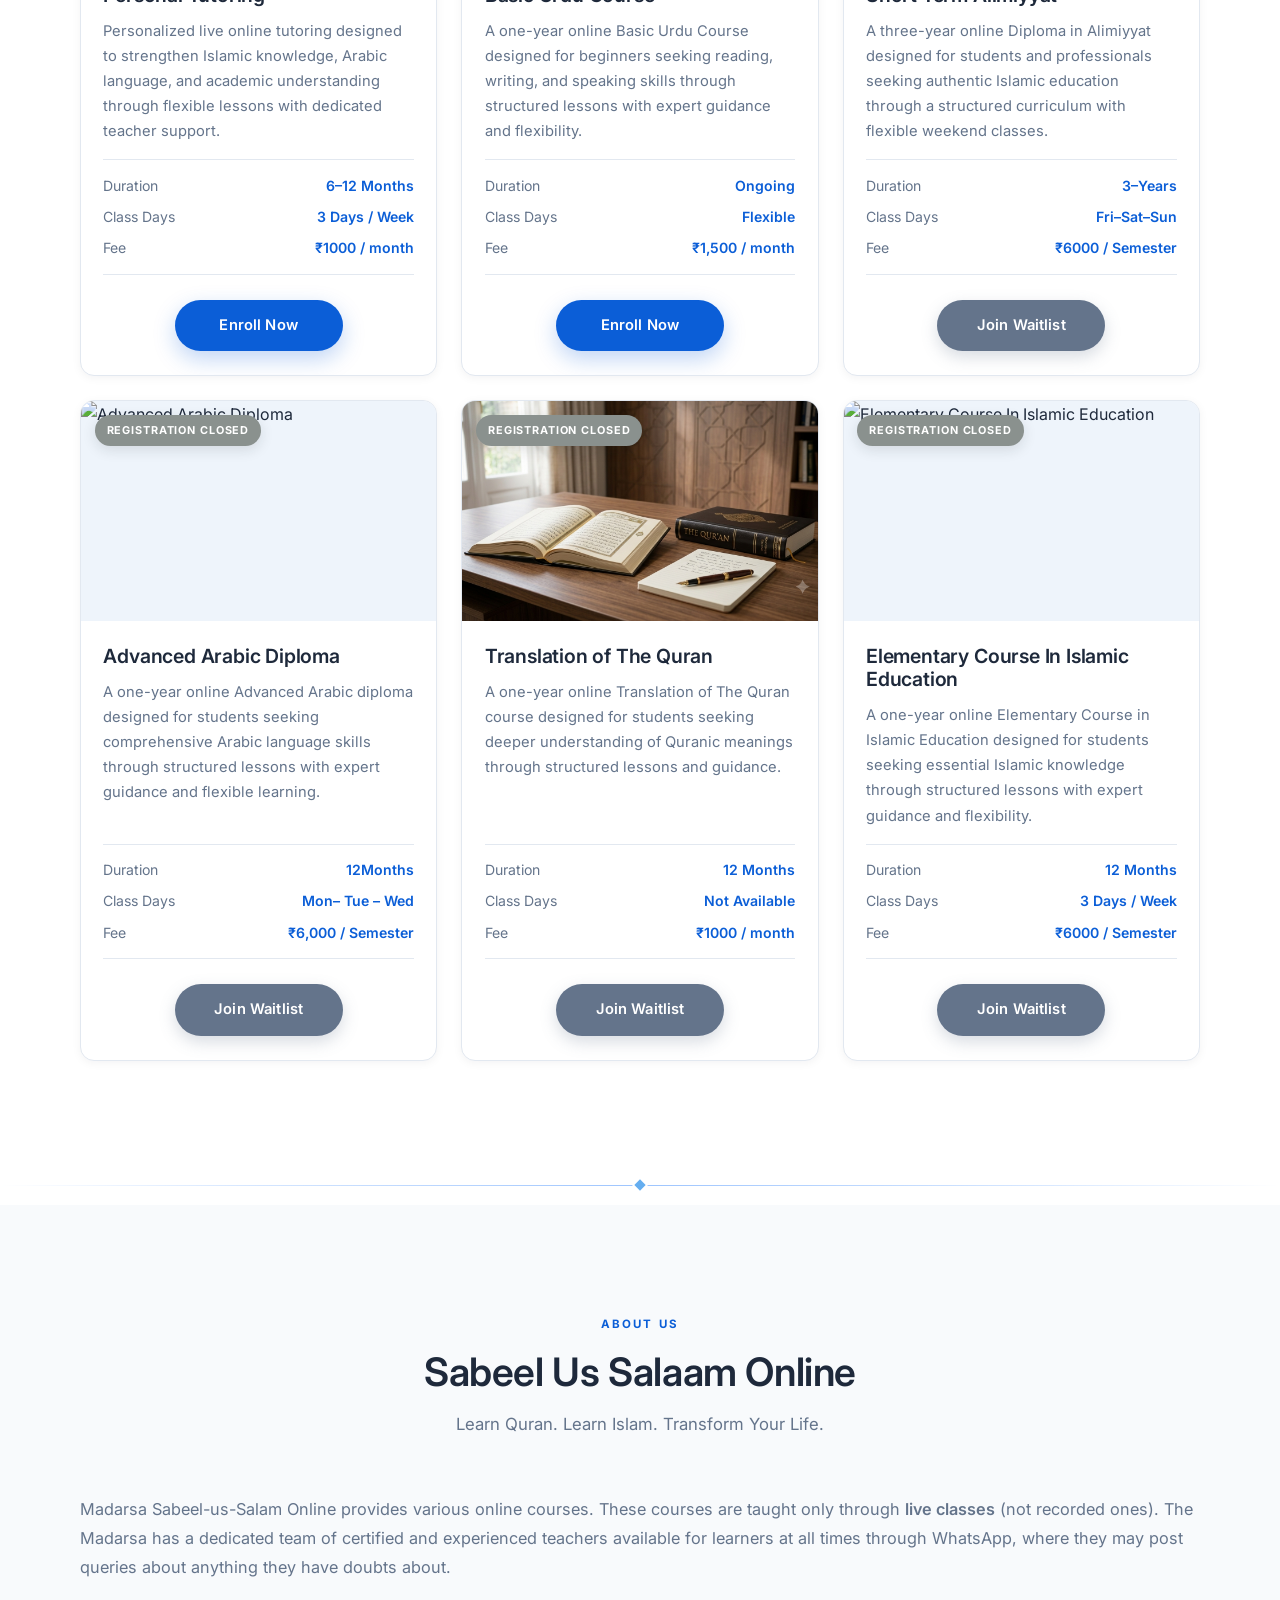
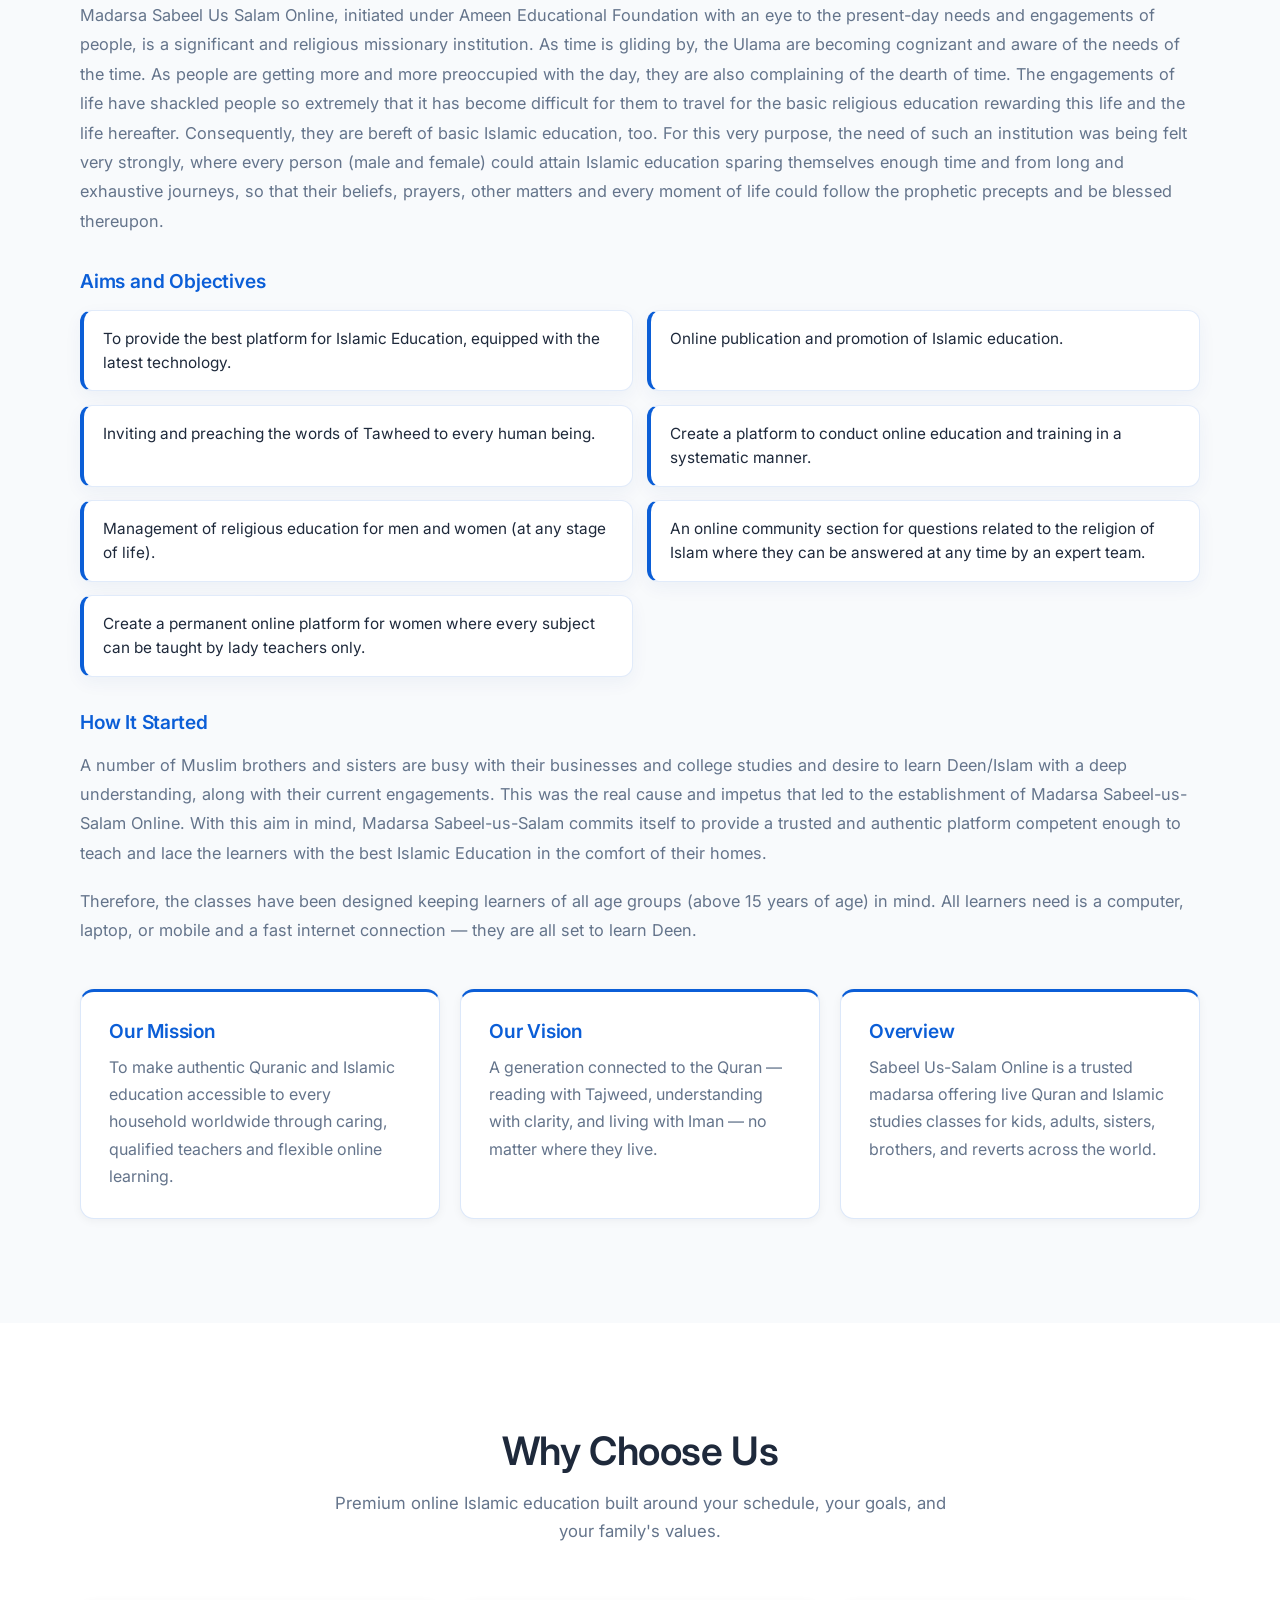
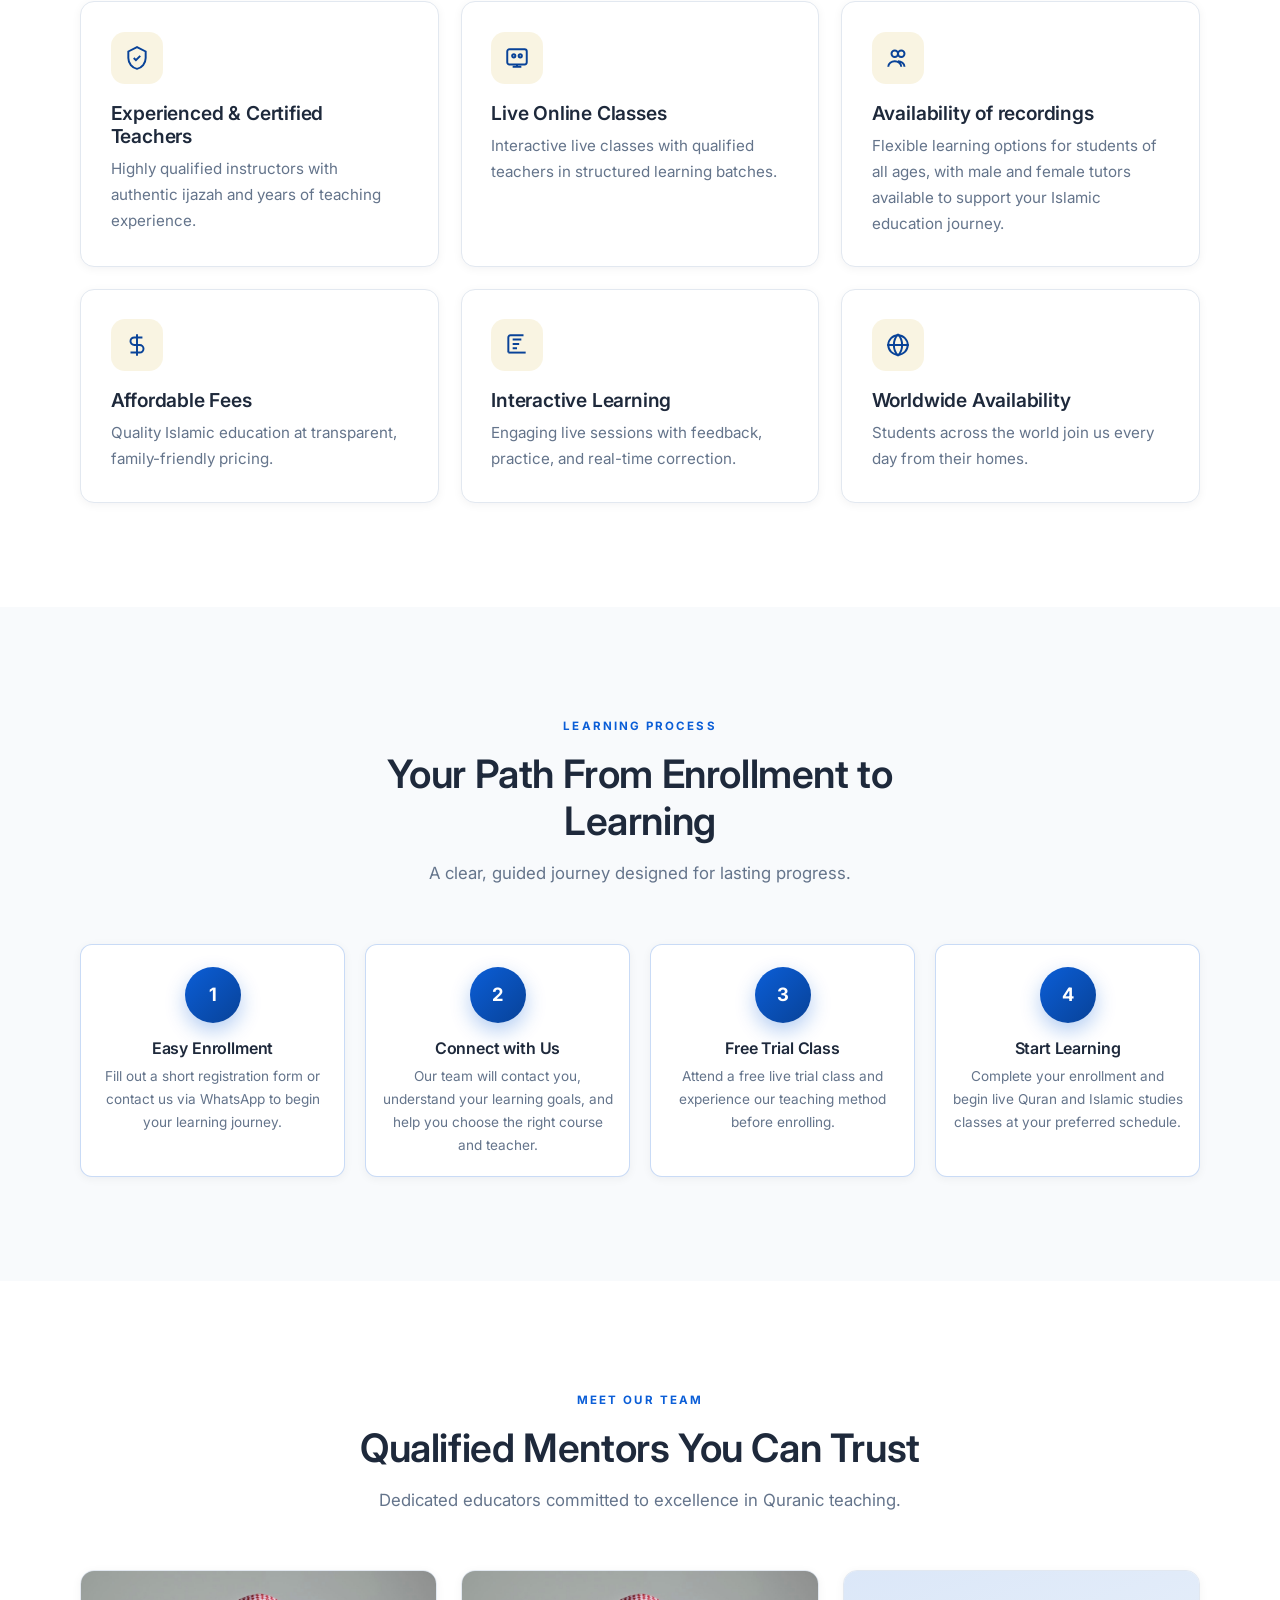
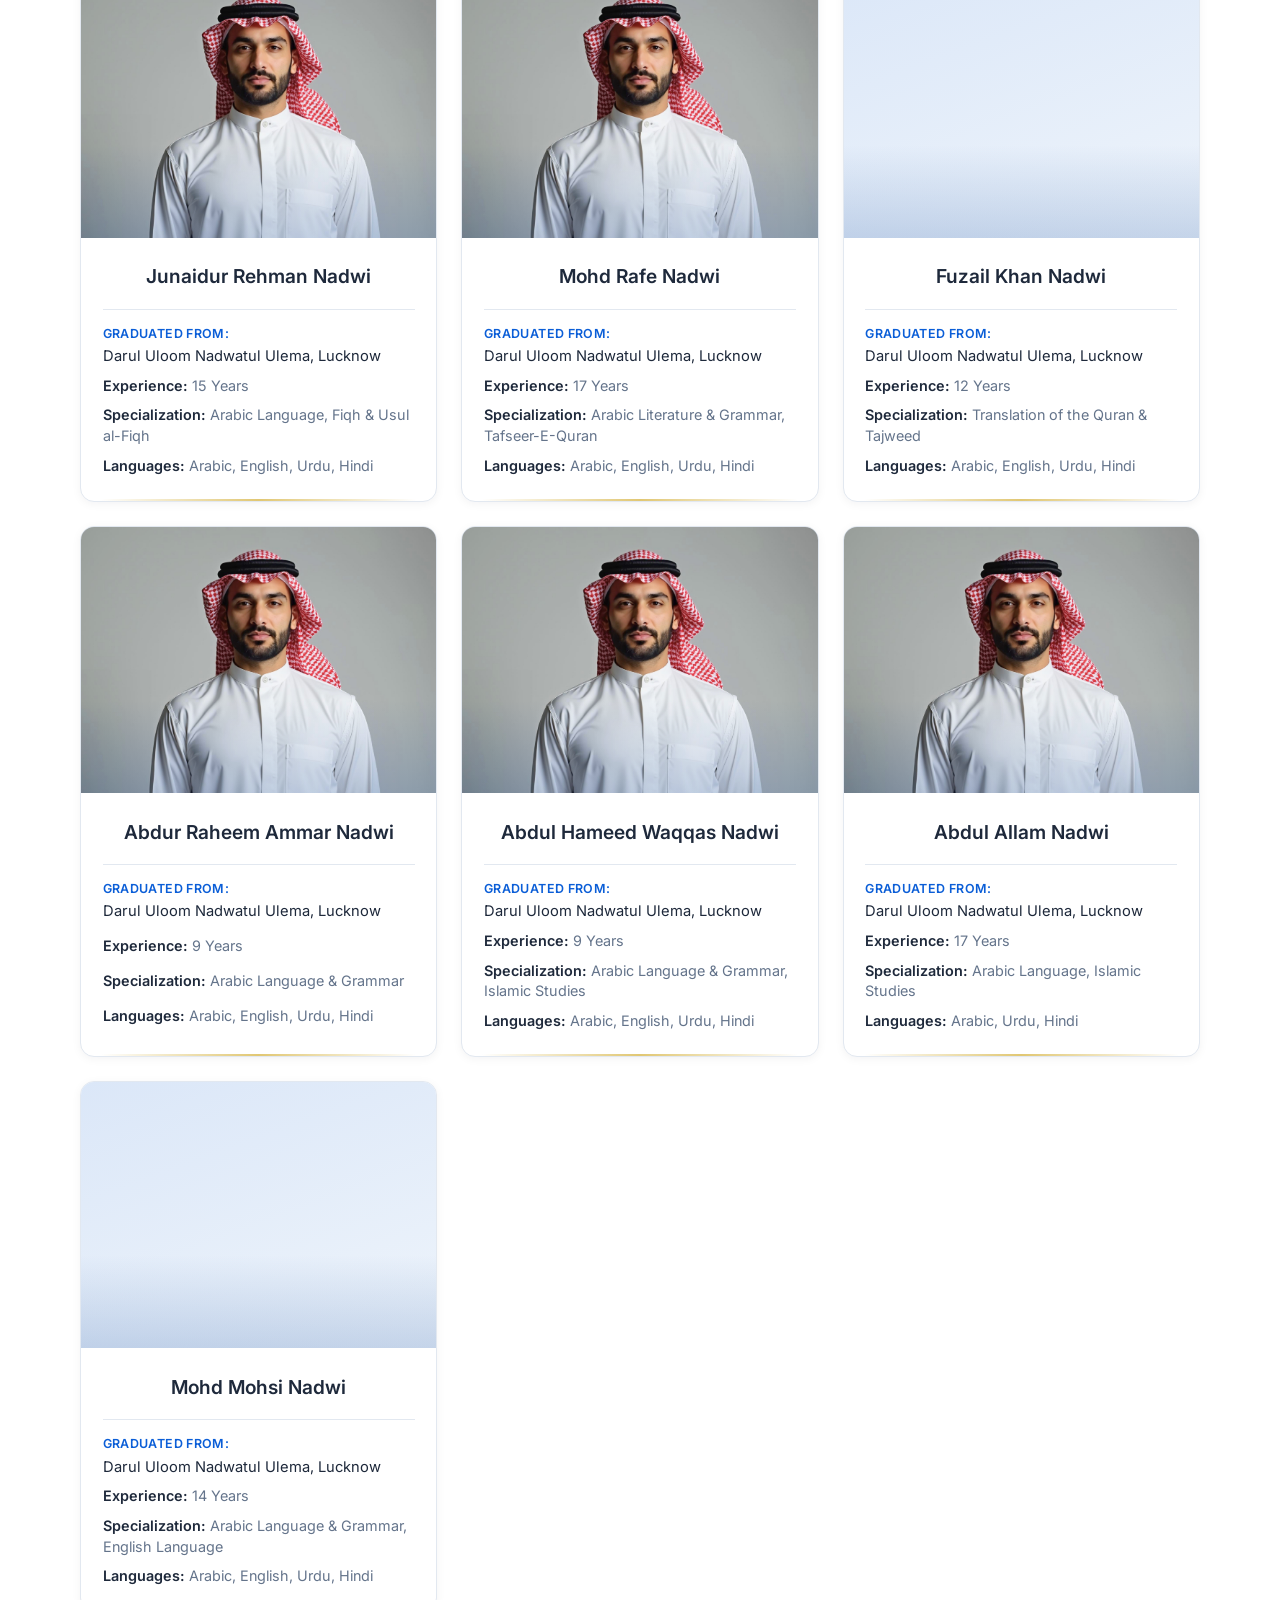
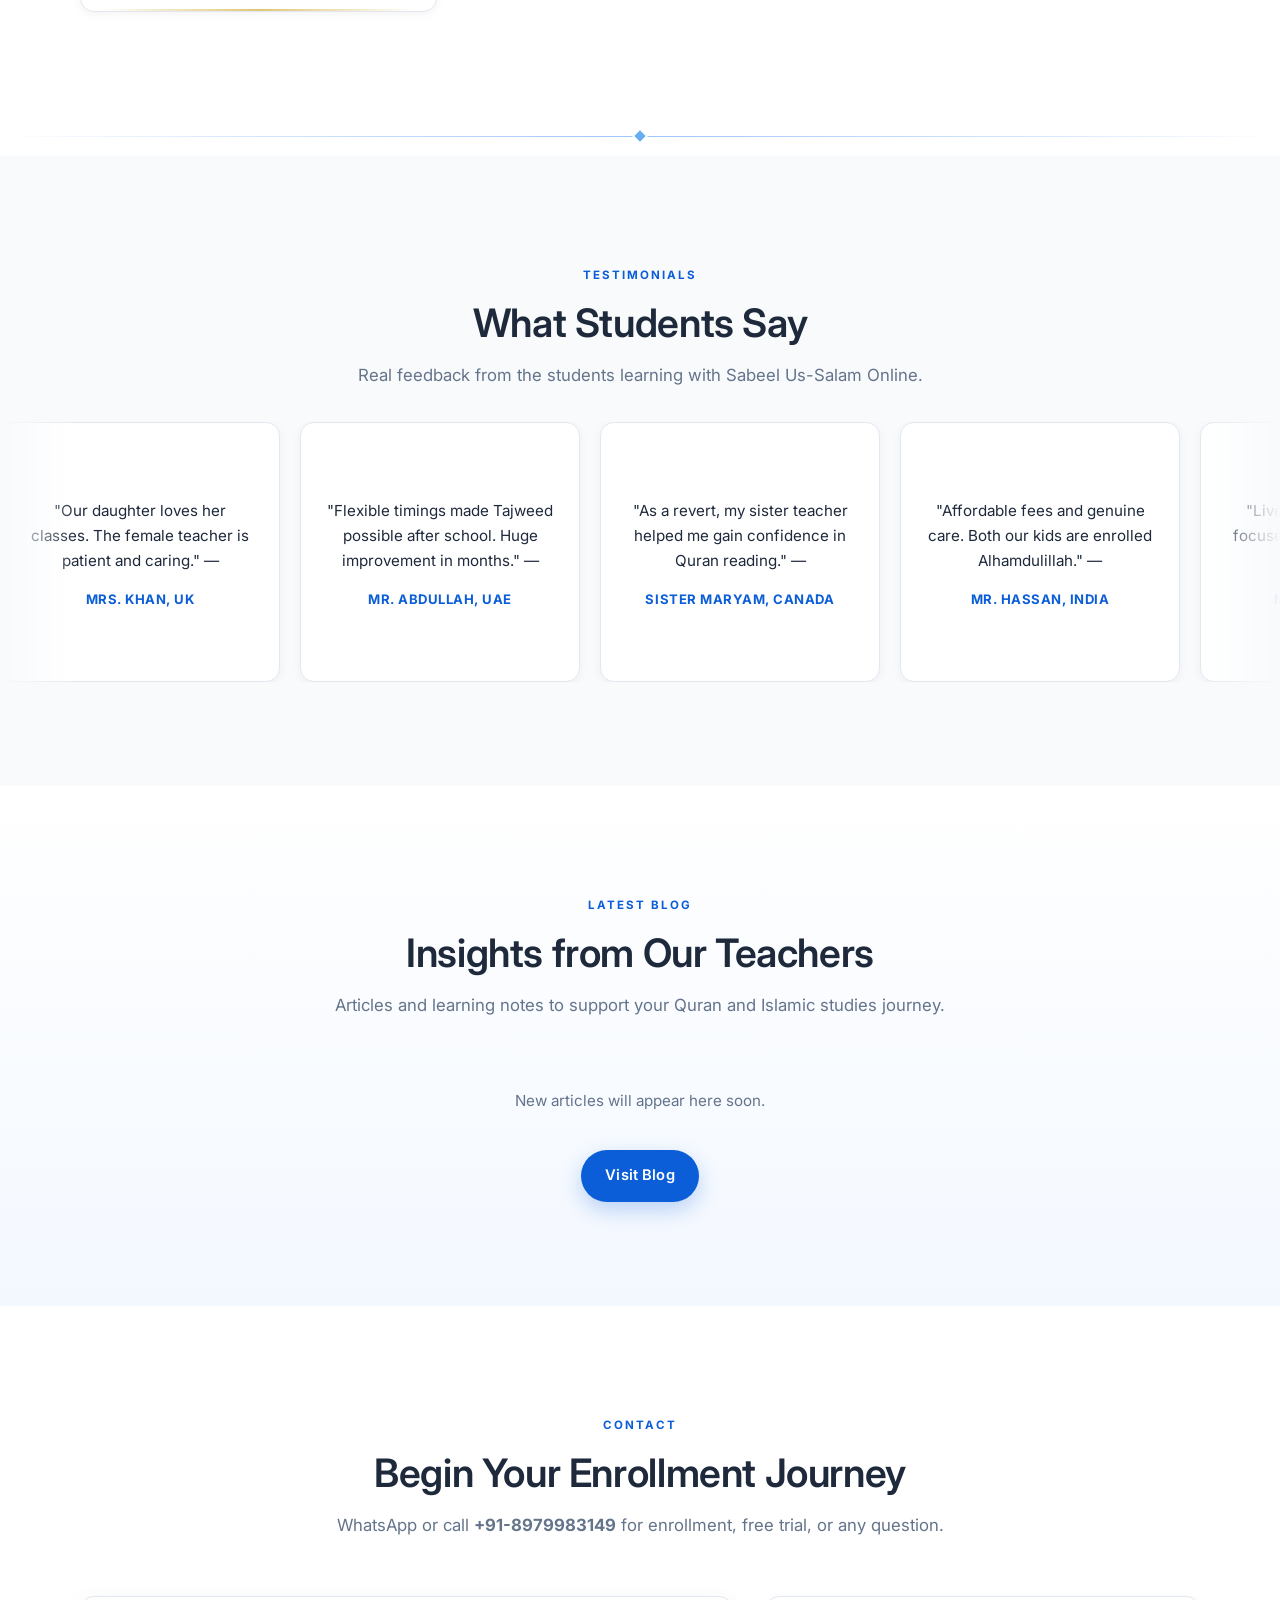
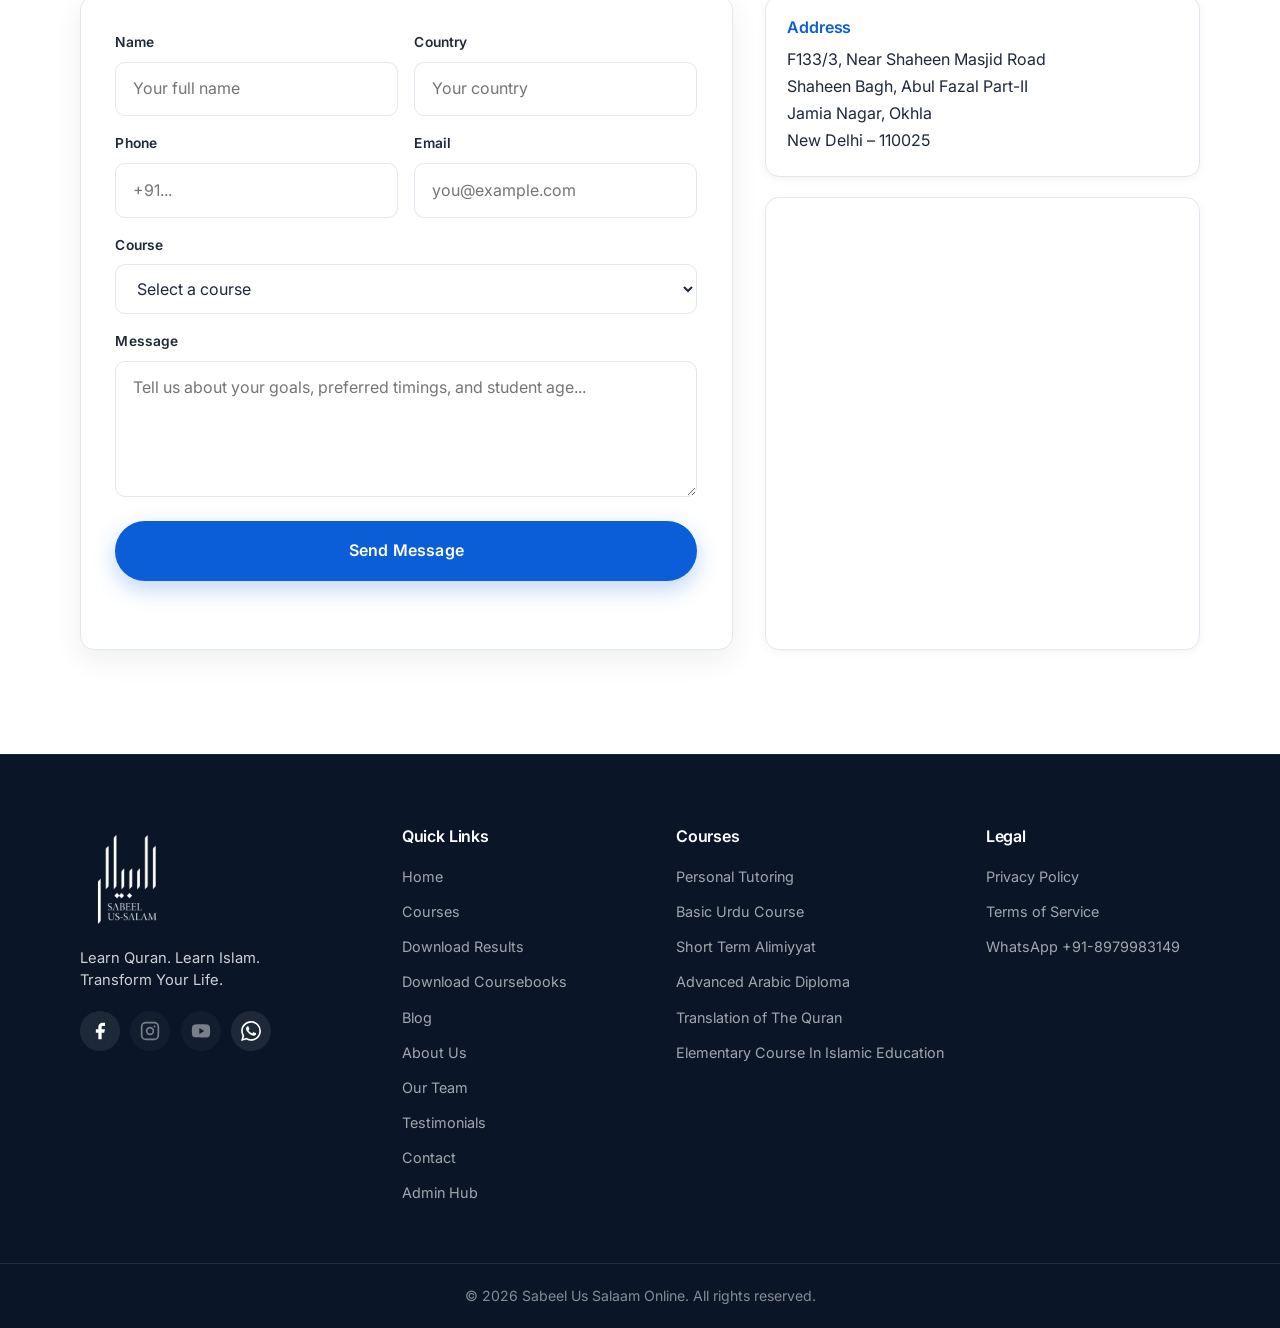
==== commit dbdf1a26: "Widen About content to section width and space header menu items. Co-authored-by: Cursor <cursoragen" ====
--- a/index.html
+++ b/index.html
@@ -41,7 +41,7 @@
     href="https://fonts.googleapis.com/css2?family=Fraunces:opsz,wght@9..144,500;600;700&family=Source+Sans+3:wght@400;500;600;700&display=swap"
     rel="stylesheet">
 
-  <link rel="stylesheet" href="style.css?v=20260726navMobile1">
+  <link rel="stylesheet" href="style.css?v=20260726aboutW1">
 
 
   <!-- Schema Markup -->
--- a/style.css
+++ b/style.css
@@ -405,8 +405,8 @@
   display: flex;
   align-items: center;
   flex-wrap: nowrap;
-  gap: 0.15rem;
-  padding: 0.34rem;
+  gap: 0.45rem;
+  padding: 0.34rem 0.45rem;
   margin: 0;
   list-style: none;
   background: rgba(7, 36, 87, 0.34);
@@ -463,7 +463,7 @@
   font-size: 0.82rem;
   font-weight: 600;
   color: rgba(255, 255, 255, 0.88);
-  padding: 0.56rem 0.8rem;
+  padding: 0.56rem 0.95rem;
   border-radius: 999px;
   border: 0;
   background: transparent;
@@ -1748,21 +1748,21 @@
 }
 
 .about-intro {
-  max-width: 760px;
-  margin: 0 auto 2.75rem;
+  width: 100%;
+  max-width: none;
+  margin: 0 0 2.75rem;
   color: var(--text-muted);
   font-size: 1.02rem;
   line-height: 1.8;
-  text-align: justify;
-  text-justify: inter-word;
+  text-align: left;
   hyphens: auto;
   -webkit-hyphens: auto;
 }
 
 .about-intro p {
   margin-bottom: 1.15rem;
-  text-align: justify;
-  text-justify: inter-word;
+  text-align: left;
+  max-width: none;
 }
 
 .about-intro p strong {
@@ -1772,8 +1772,8 @@
 
 .about-intro h3 {
   color: var(--primary);
-  font-size: 1.15rem;
-  margin: 2rem 0 0.9rem;
+  font-size: 1.2rem;
+  margin: 2.15rem 0 1rem;
   padding-bottom: 0;
   border-bottom: none;
 }
@@ -1781,21 +1781,31 @@
 .about-aims {
   list-style: none;
   padding: 0;
-  margin: 0 0 0.5rem;
+  margin: 0 0 0.75rem;
   display: grid;
-  gap: 0.65rem;
+  grid-template-columns: repeat(2, minmax(0, 1fr));
+  gap: 0.85rem;
 }
 
 .about-aims li {
   position: relative;
-  padding: 0.8rem 0.9rem 0.8rem 1.15rem;
-  background: rgba(255, 255, 255, 0.72);
+  margin: 0;
+  padding: 1rem 1.1rem 1rem 1.2rem;
+  background: var(--white);
   border: 1px solid rgba(11, 94, 215, 0.12);
-  border-left: 3px solid var(--primary);
-  border-radius: 10px;
+  border-left: 4px solid var(--primary);
+  border-radius: 12px;
   color: var(--text);
-  font-size: 0.95rem;
+  font-size: 0.96rem;
   line-height: 1.55;
+  box-shadow: 0 6px 18px rgba(11, 58, 140, 0.05);
+  transition: border-color 0.2s ease, box-shadow 0.2s ease, transform 0.2s ease;
+}
+
+.about-aims li:hover {
+  border-color: rgba(11, 94, 215, 0.22);
+  box-shadow: 0 10px 24px rgba(11, 58, 140, 0.08);
+  transform: translateY(-1px);
 }
 
 .about-grid {
@@ -2849,7 +2859,8 @@
   .about-grid-3 { grid-template-columns: 1fr; }
 
   .about-intro {
-    max-width: 100%;
+    max-width: none;
+    width: 100%;
     margin-bottom: 2.25rem;
     font-size: 0.98rem;
     line-height: 1.75;
@@ -2861,7 +2872,8 @@
   }
 
   .about-aims {
-    gap: 0.55rem;
+    grid-template-columns: 1fr;
+    gap: 0.7rem;
   }
 
   .about-card {
@@ -2910,30 +2922,37 @@
     font-size: 0.94rem;
     line-height: 1.75;
     margin-bottom: 1.75rem;
-    text-align: justify;
-    padding-inline: 0.15rem;
+    text-align: left;
+    padding-inline: 0;
   }
 
   .about-intro p {
     margin-bottom: 1rem;
-    text-align: justify;
+    text-align: left;
   }
 
   .about-intro h3 {
     font-size: 1.02rem;
-    margin: 1.5rem 0 0.75rem;
+    margin: 1.5rem 0 0.8rem;
     padding-bottom: 0;
     border-bottom: none;
   }
 
   .about-aims {
-    gap: 0.5rem;
+    grid-template-columns: 1fr;
+    gap: 0.6rem;
   }
 
   .about-aims li {
-    padding: 0.7rem 0.75rem 0.7rem 0.9rem;
-    font-size: 0.88rem;
-    border-radius: 8px;
+    padding: 0.85rem 0.9rem;
+    font-size: 0.9rem;
+    border-radius: 10px;
+    border-left-width: 3px;
+    box-shadow: 0 4px 14px rgba(11, 58, 140, 0.04);
+  }
+
+  .about-aims li:hover {
+    transform: none;
   }
 
   .about-grid,
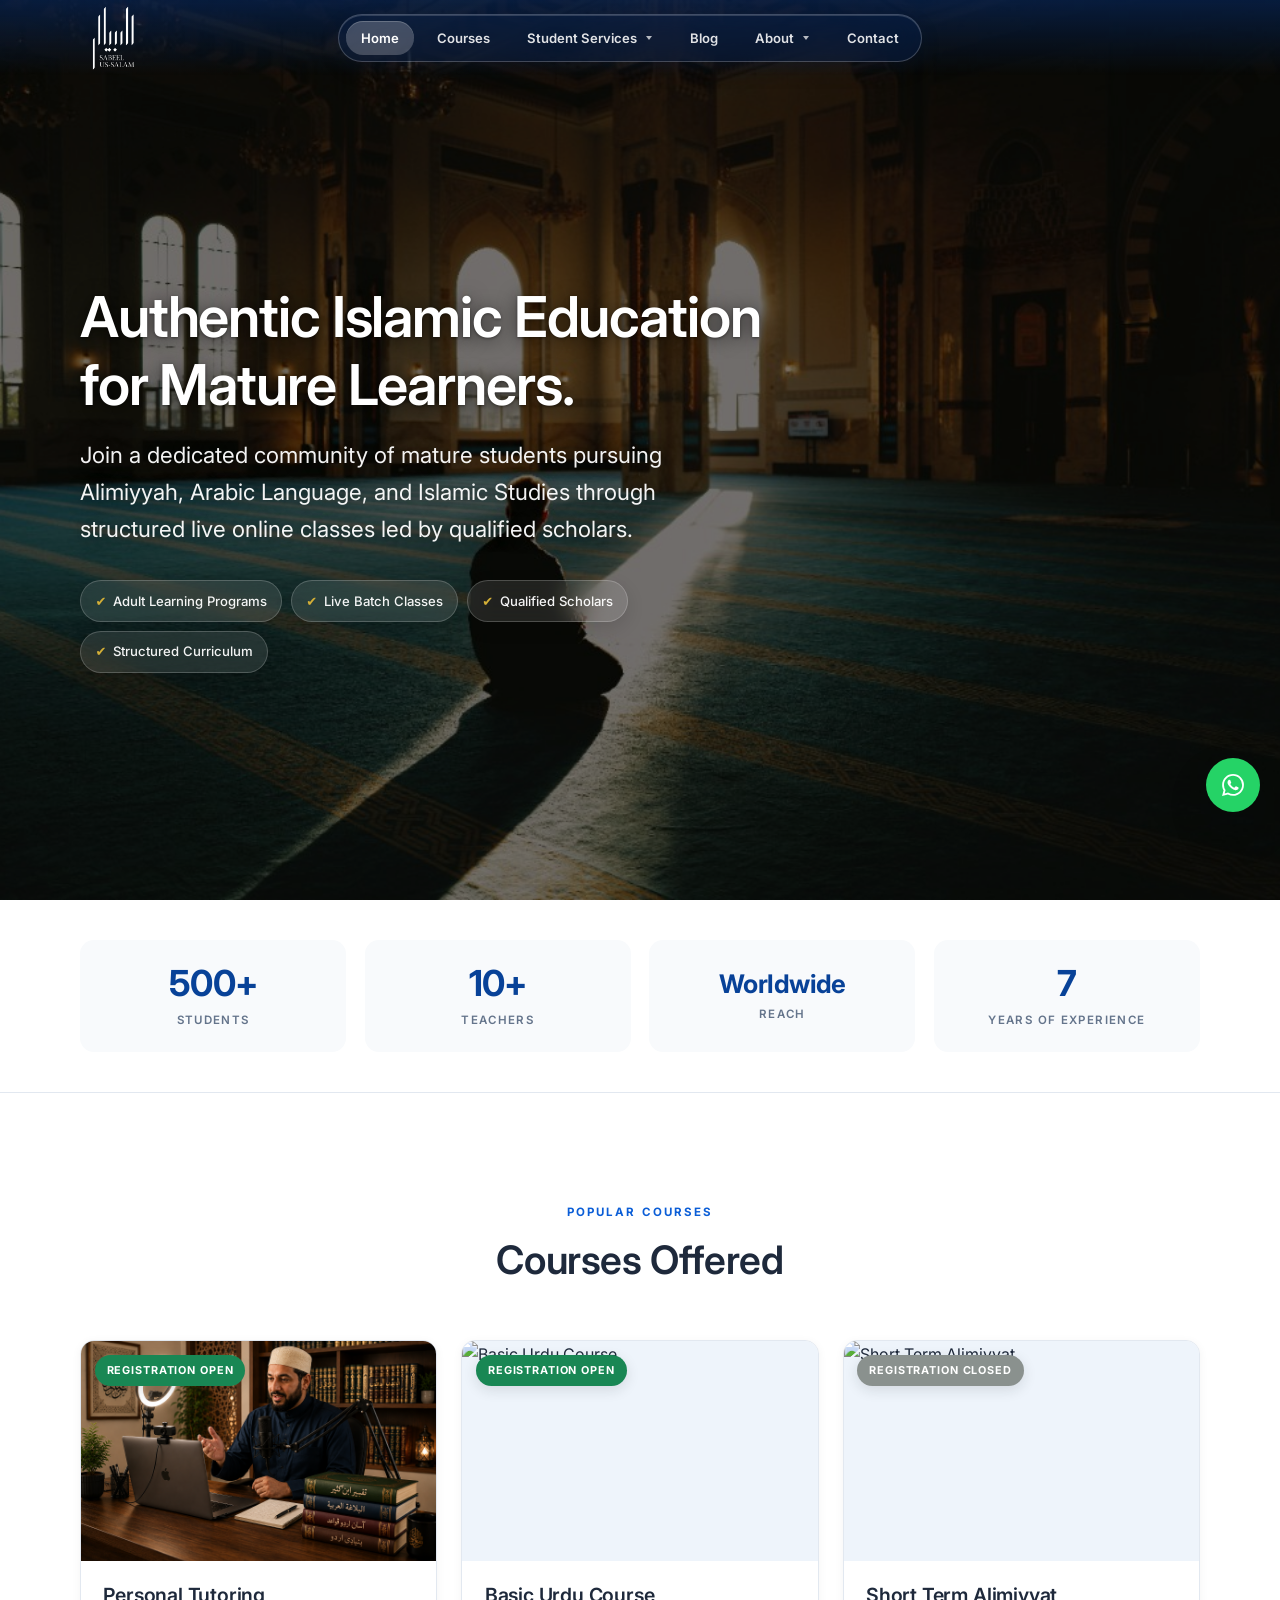
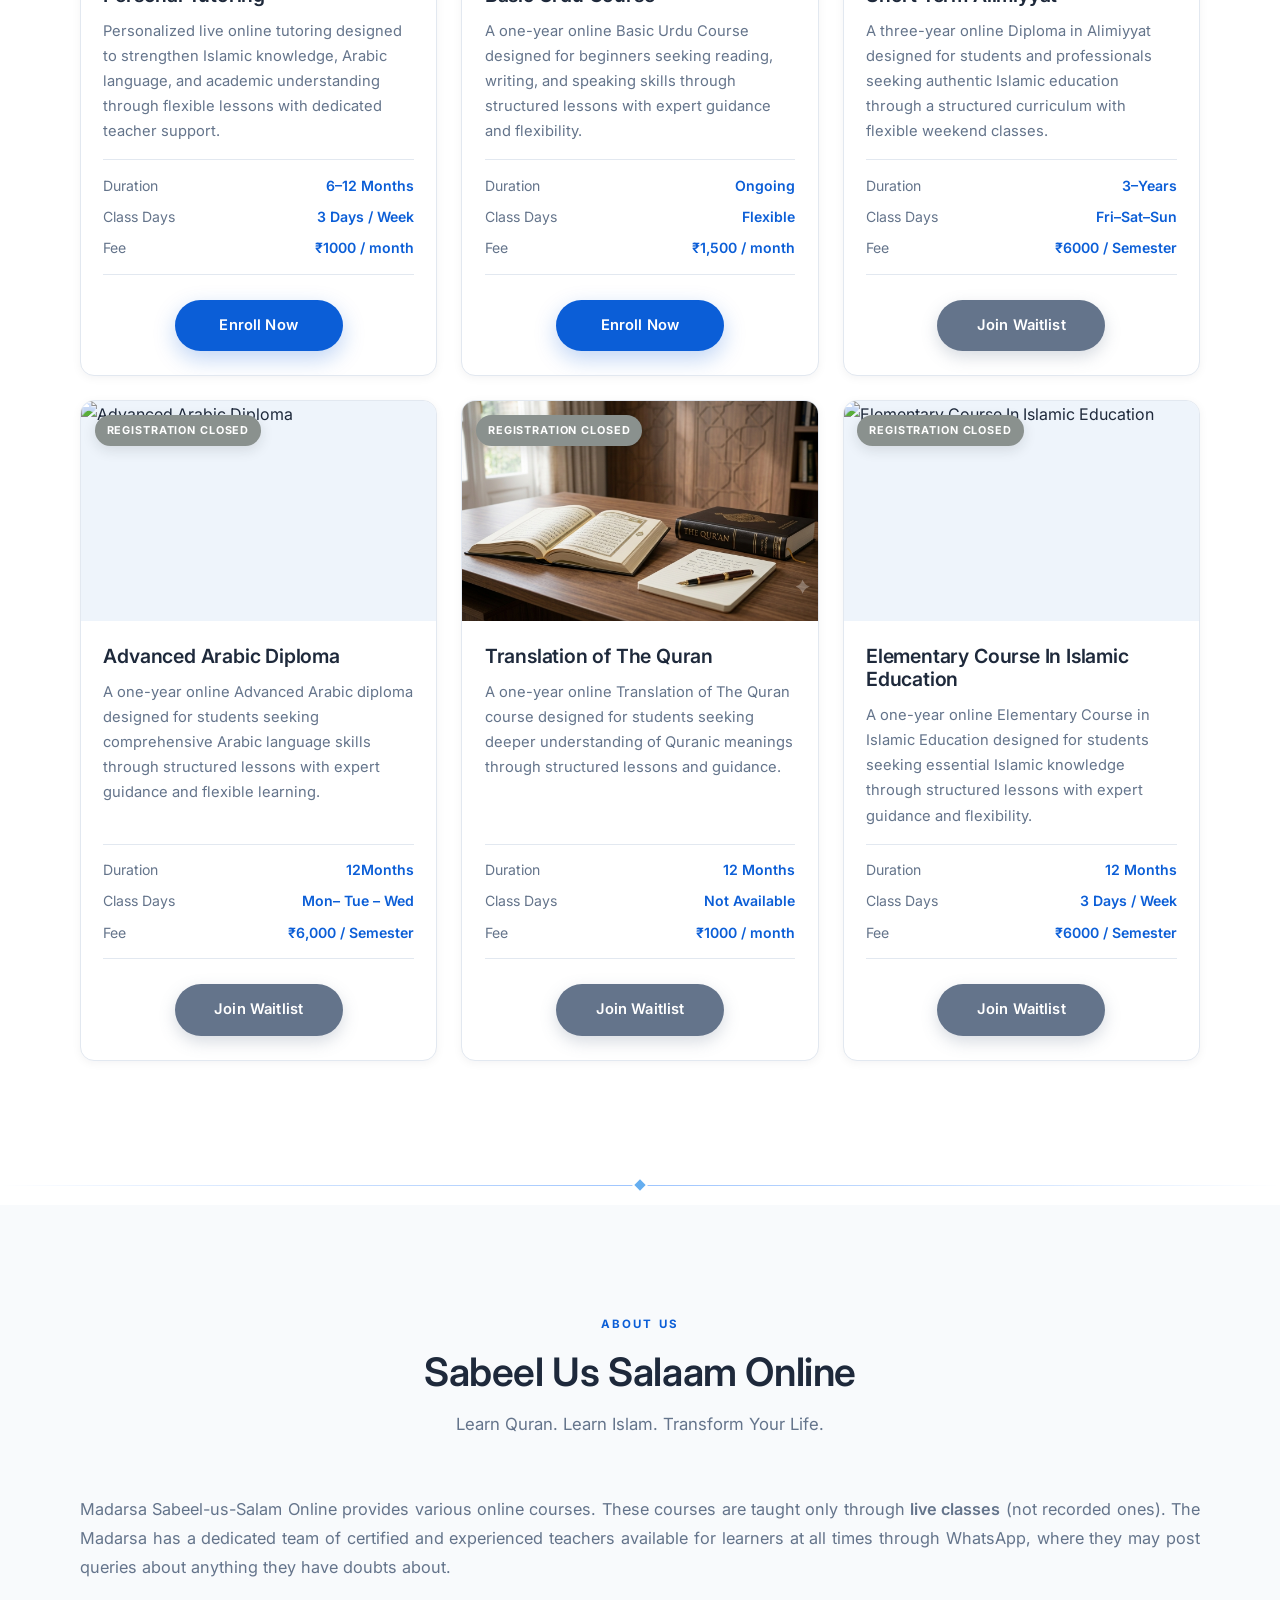
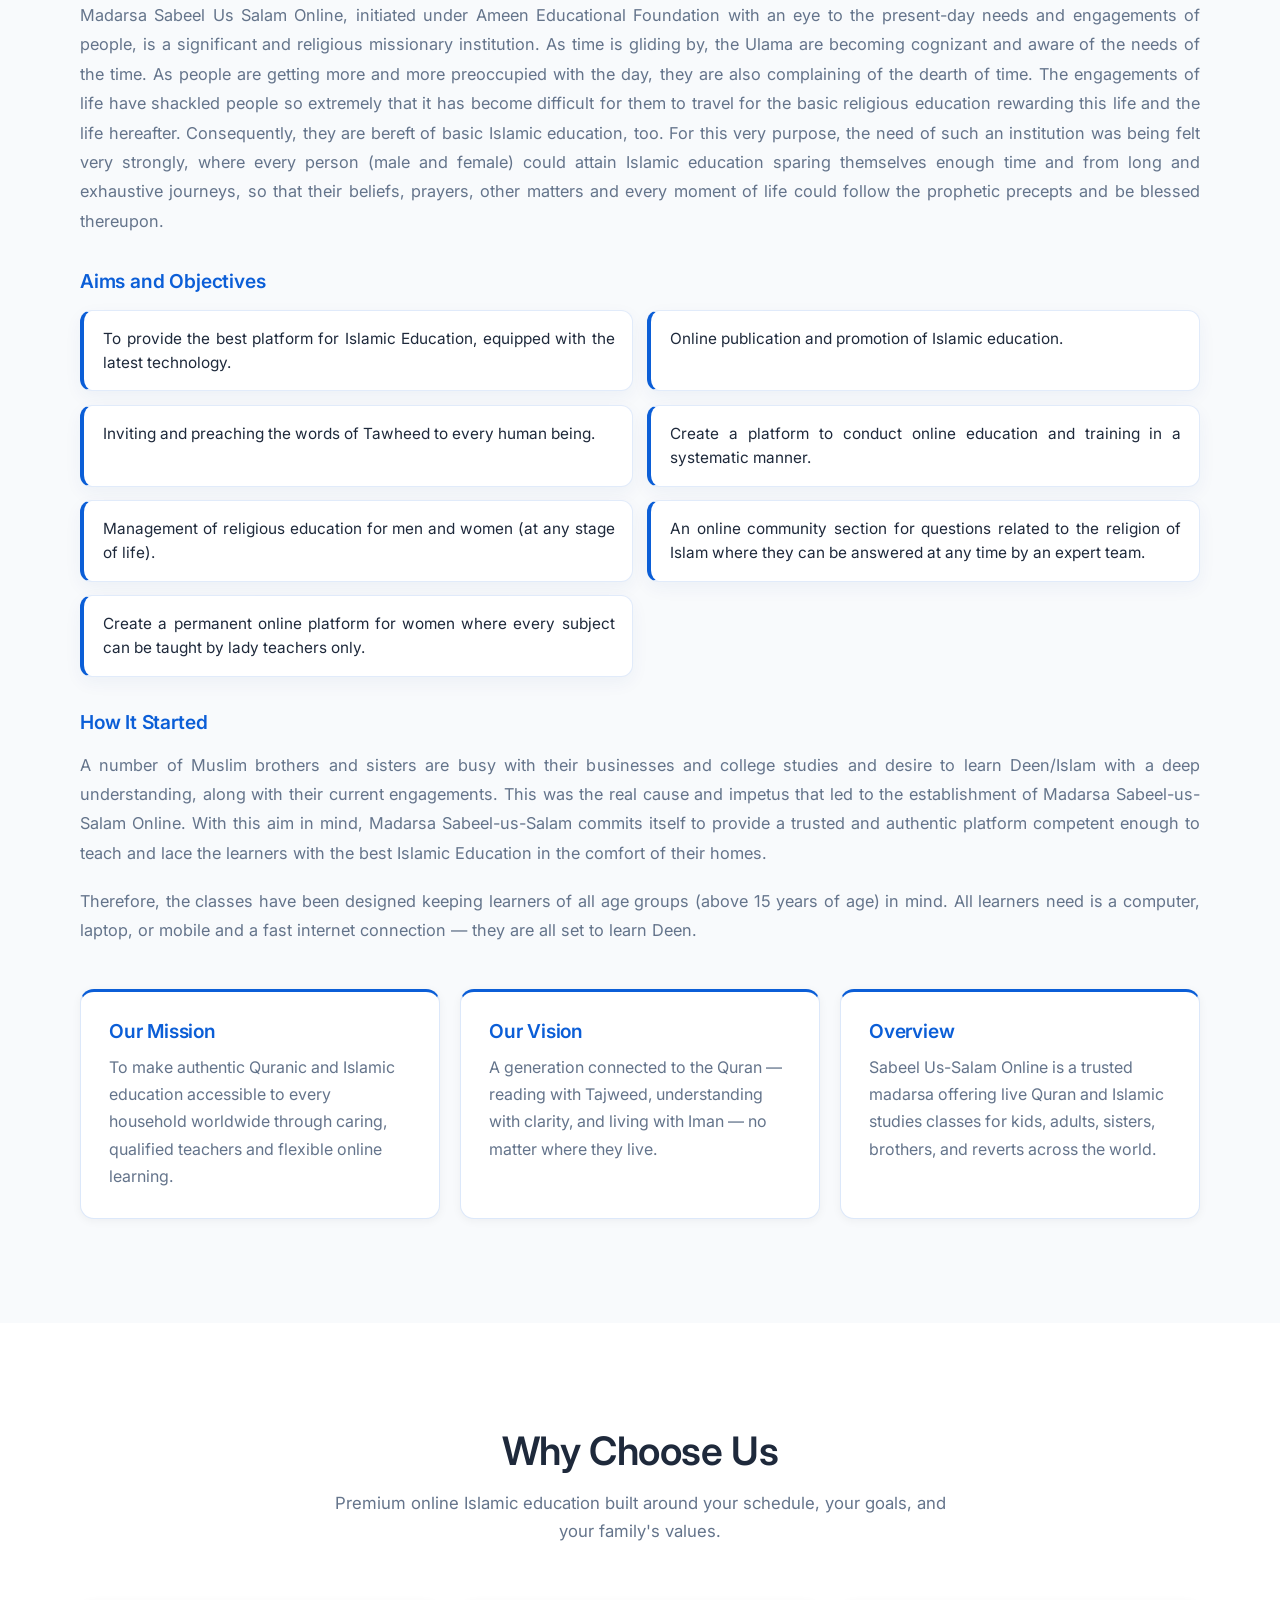
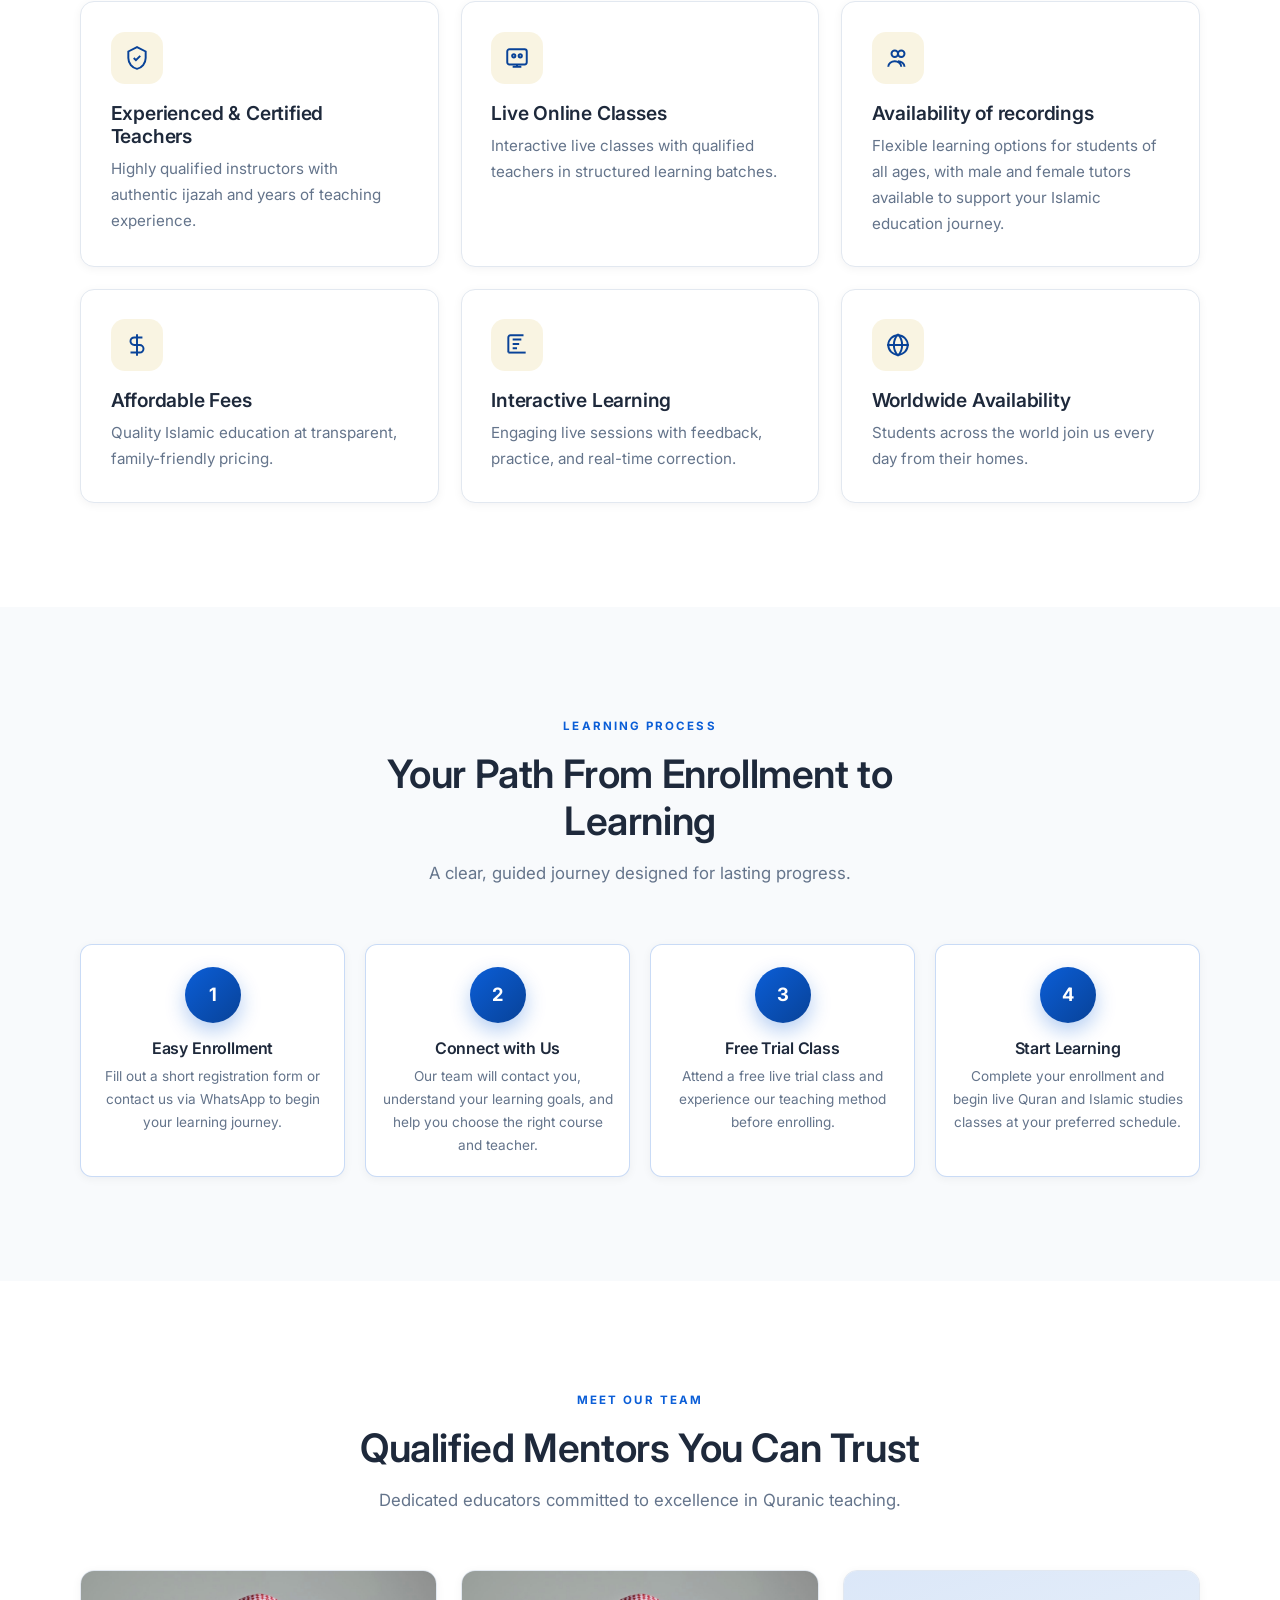
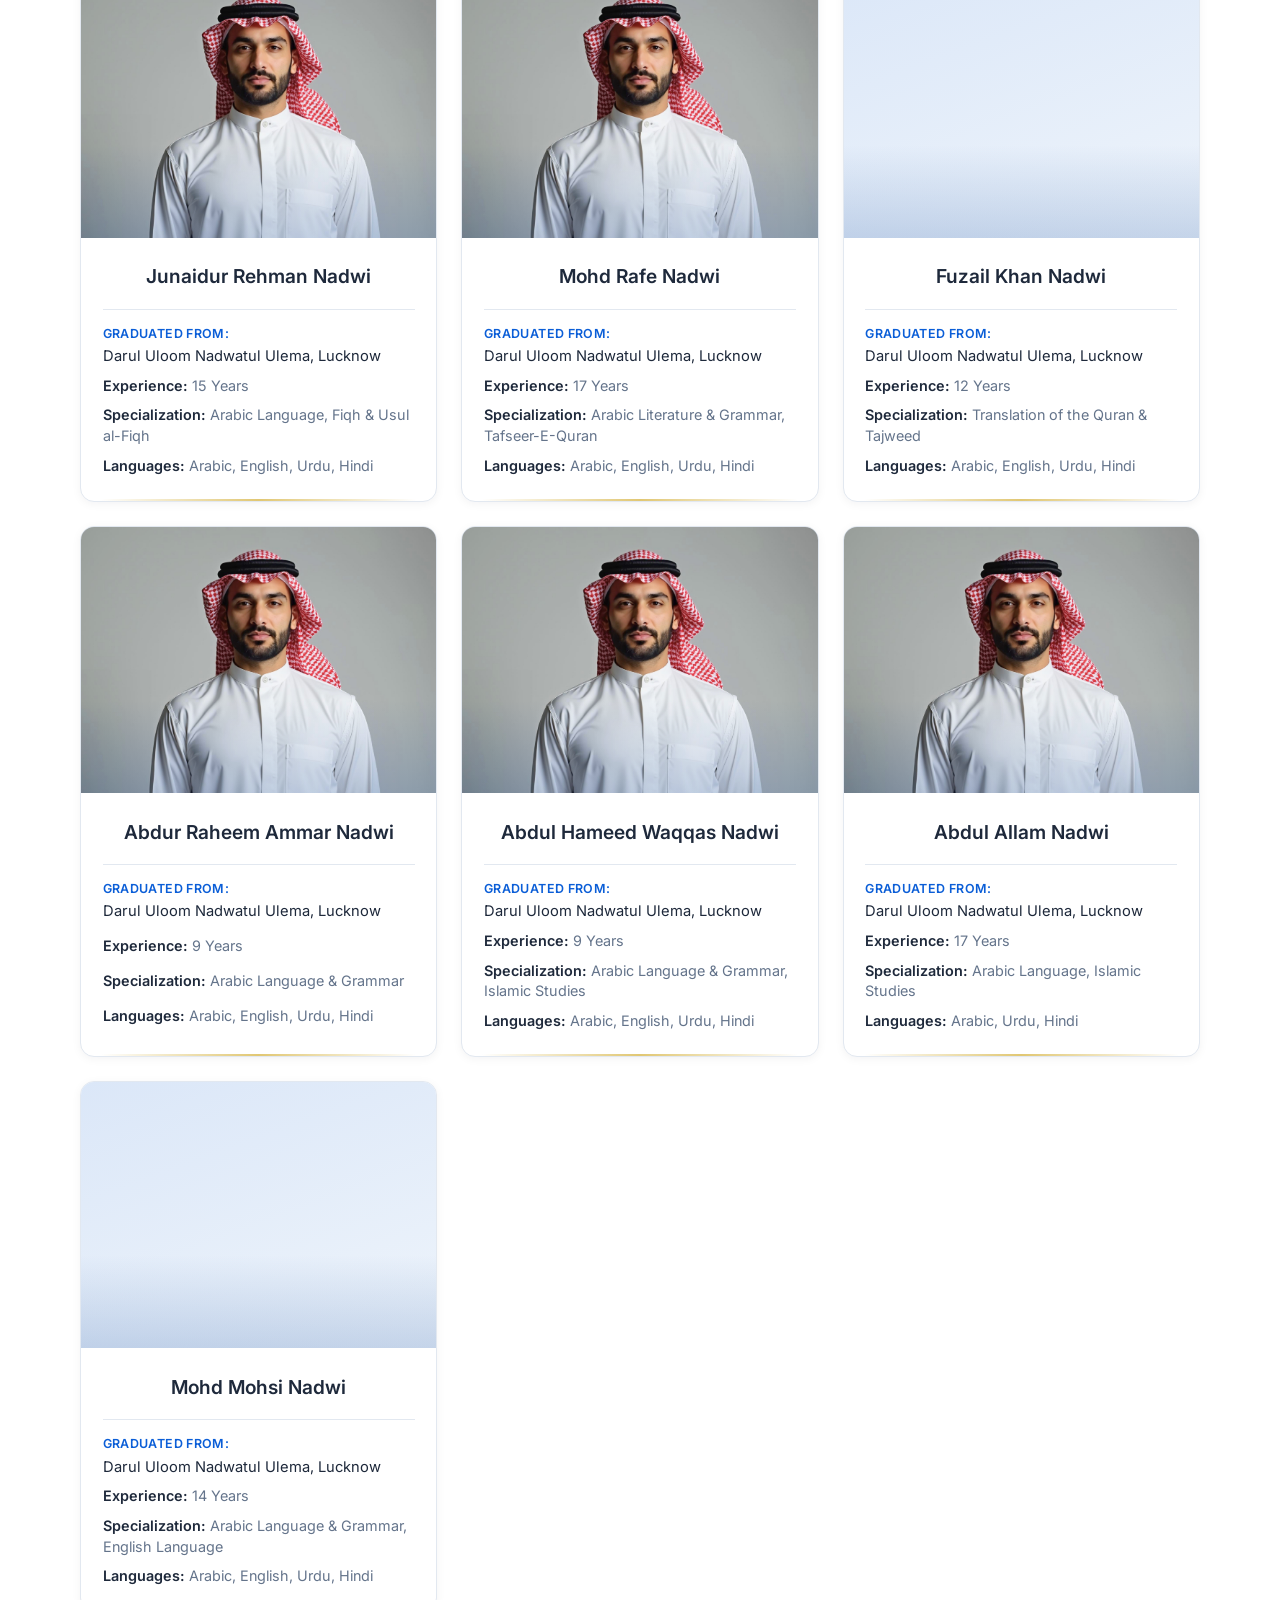
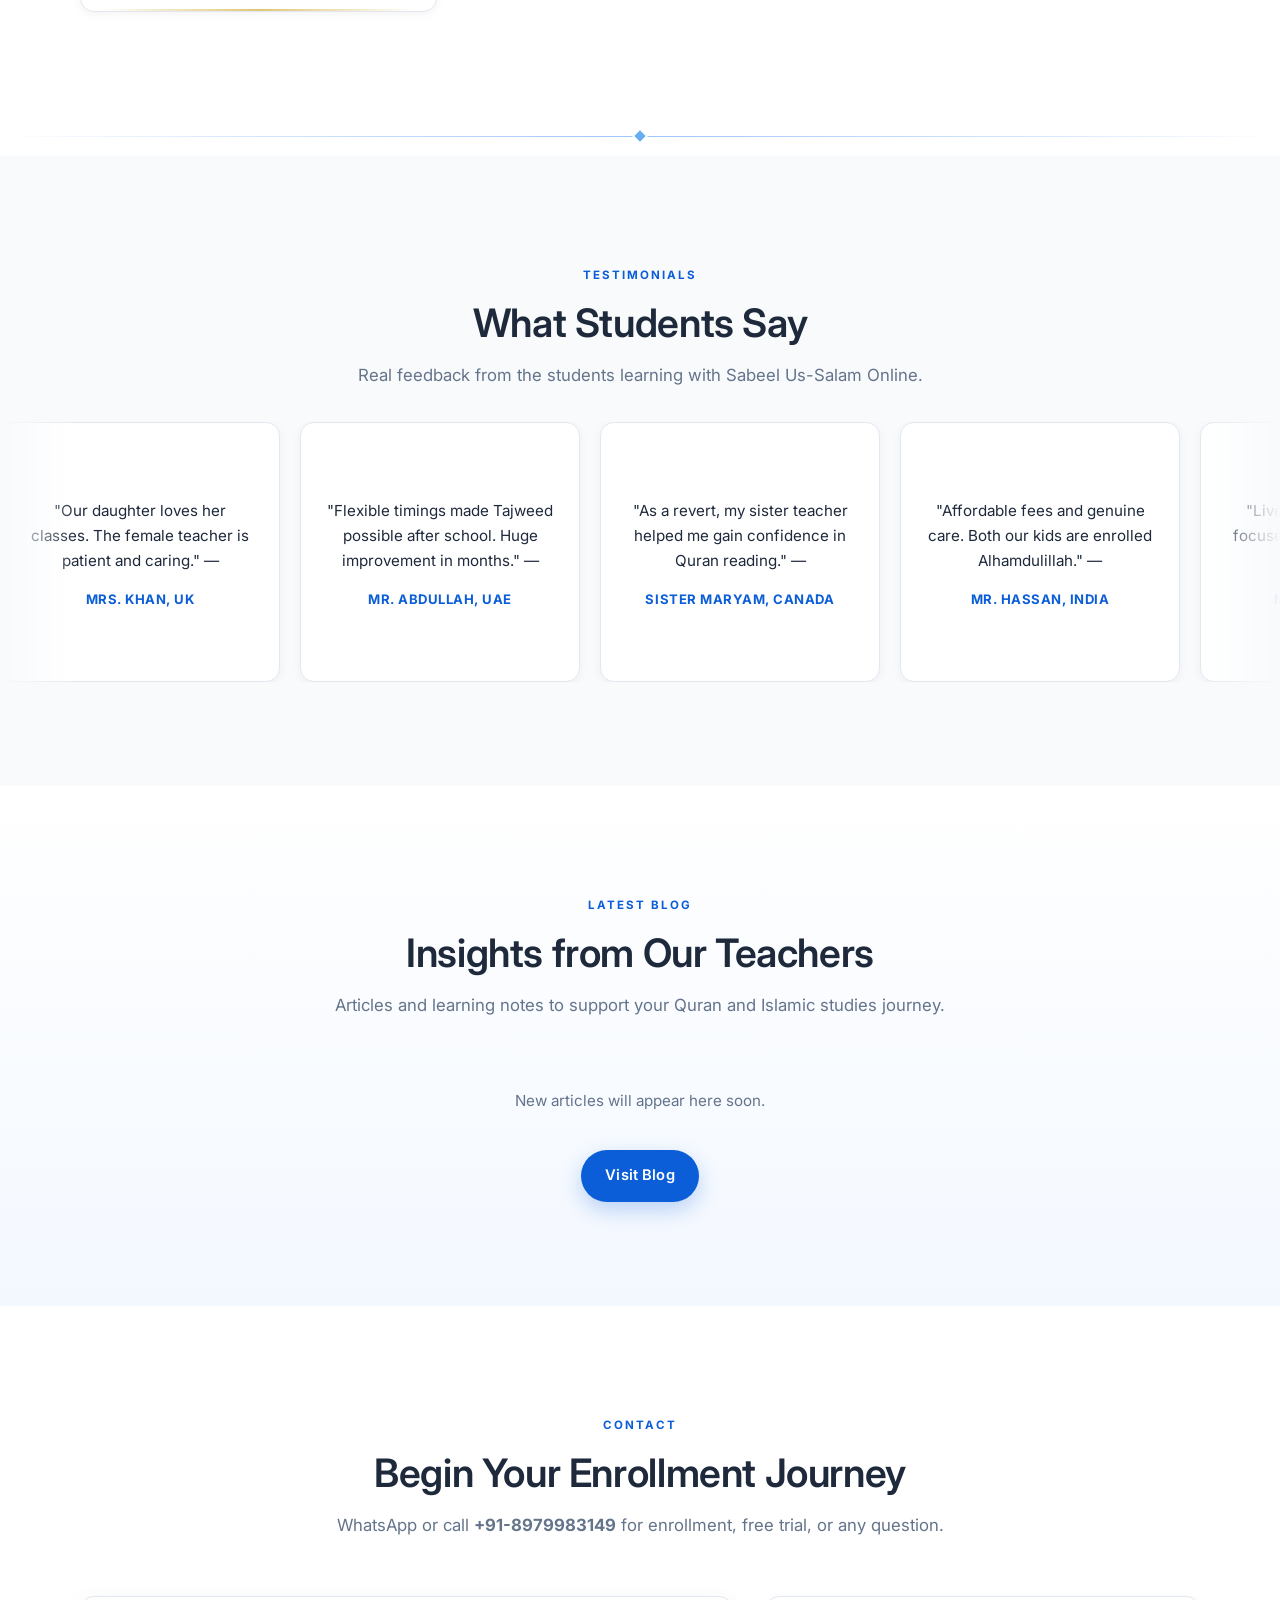
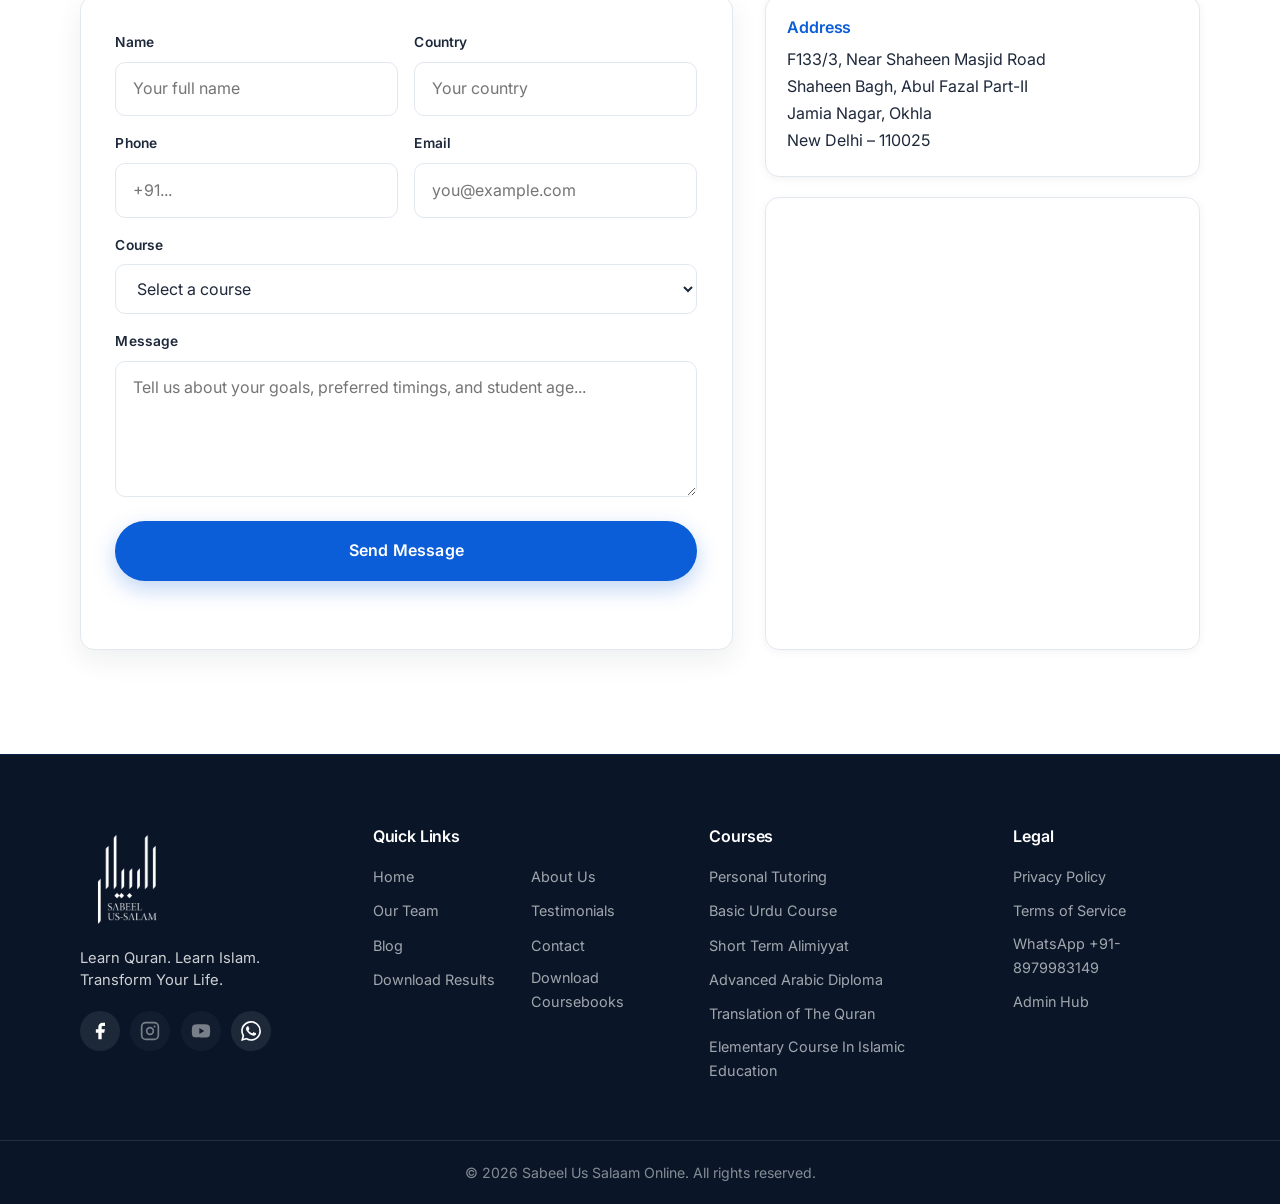
==== commit b8edb6c0: "Balance footer Quick Links and polish About text and nav placement. Co-authored-by: Cursor <cursorag" ====
--- a/index.html
+++ b/index.html
@@ -41,7 +41,7 @@
     href="https://fonts.googleapis.com/css2?family=Fraunces:opsz,wght@9..144,500;600;700&family=Source+Sans+3:wght@400;500;600;700&display=swap"
     rel="stylesheet">
 
-  <link rel="stylesheet" href="style.css?v=20260726aboutW1">
+  <link rel="stylesheet" href="style.css?v=20260726footer1">
 
 
   <!-- Schema Markup -->
@@ -727,15 +727,13 @@
         <h3>Quick Links</h3>
         <ul class="footer-links">
           <li><a href="#home">Home</a></li>
-          <li><a href="#courses">Courses</a></li>
-          <li><a href="student-portal/public/">Download Results</a></li>
-          <li><a href="library/">Download Coursebooks</a></li>
-          <li><a href="blog/">Blog</a></li>
           <li><a href="#about">About Us</a></li>
           <li><a href="#teachers">Our Team</a></li>
           <li><a href="#testimonials">Testimonials</a></li>
+          <li><a href="blog/">Blog</a></li>
           <li><a href="#contact">Contact</a></li>
-          <li><a href="admin-hub.html">Admin Hub</a></li>
+          <li><a href="student-portal/public/">Download Results</a></li>
+          <li><a href="library/">Download Coursebooks</a></li>
         </ul>
       </div>
       <div>
@@ -756,6 +754,7 @@
           <li><a href="#contact">Terms of Service</a></li>
           <li><a href="https://wa.me/918979983149" target="_blank" rel="noopener noreferrer">WhatsApp +91-8979983149</a>
           </li>
+          <li><a href="admin-hub.html">Admin Hub</a></li>
         </ul>
       </div>
     </div>
--- a/style.css
+++ b/style.css
@@ -381,7 +381,8 @@
   max-width: none;
   margin: 0;
   padding: 0 max(1rem, calc((100vw - min(100vw - 2.5rem, var(--max))) / 2));
-  padding-left: max(6.5rem, calc((100vw - min(100vw - 2.5rem, var(--max))) / 2 + 4.75rem));
+  /* Slightly left of true center so the pill sits closer to the logo */
+  padding-left: max(5.5rem, calc((100vw - min(100vw - 2.5rem, var(--max))) / 2 + 2.25rem));
   background: transparent;
   border: 0;
   box-shadow: none;
@@ -394,7 +395,7 @@
 
 .main-nav .nav-list {
   position: relative;
-  transform: none;
+  transform: translateX(-1.75rem);
   margin: 0;
   z-index: 5;
   pointer-events: auto;
@@ -1754,14 +1755,16 @@
   color: var(--text-muted);
   font-size: 1.02rem;
   line-height: 1.8;
-  text-align: left;
+  text-align: justify;
+  text-justify: inter-word;
   hyphens: auto;
   -webkit-hyphens: auto;
 }
 
 .about-intro p {
   margin-bottom: 1.15rem;
-  text-align: left;
+  text-align: justify;
+  text-justify: inter-word;
   max-width: none;
 }
 
@@ -2259,8 +2262,8 @@
 
 .footer-grid {
   display: grid;
-  grid-template-columns: 1.2fr 1fr 1.15fr 0.9fr;
-  gap: 2rem 2.25rem;
+  grid-template-columns: 1.15fr 1.35fr 1.2fr 0.85fr;
+  gap: 2rem 2.5rem;
   padding-bottom: 3rem;
   align-items: start;
 }
@@ -2294,7 +2297,14 @@
   margin-bottom: 1rem;
 }
 
-.footer-links li { margin-bottom: 0.5rem; }
+.footer-quick-links .footer-links {
+  display: grid;
+  grid-template-columns: repeat(2, minmax(0, 1fr));
+  column-gap: 1.25rem;
+  row-gap: 0;
+}
+
+.footer-links li { margin-bottom: 0.45rem; }
 
 .footer-links a {
   display: inline-block;
@@ -2543,6 +2553,10 @@
   .footer-grid {
     grid-template-columns: repeat(2, minmax(0, 1fr));
     gap: 1.75rem 1.5rem;
+  }
+
+  .footer-quick-links .footer-links {
+    grid-template-columns: 1fr;
   }
 
   .footer-brand {
@@ -2922,13 +2936,15 @@
     font-size: 0.94rem;
     line-height: 1.75;
     margin-bottom: 1.75rem;
-    text-align: left;
+    text-align: justify;
+    text-justify: inter-word;
     padding-inline: 0;
   }
 
   .about-intro p {
     margin-bottom: 1rem;
-    text-align: left;
+    text-align: justify;
+    text-justify: inter-word;
   }
 
   .about-intro h3 {
